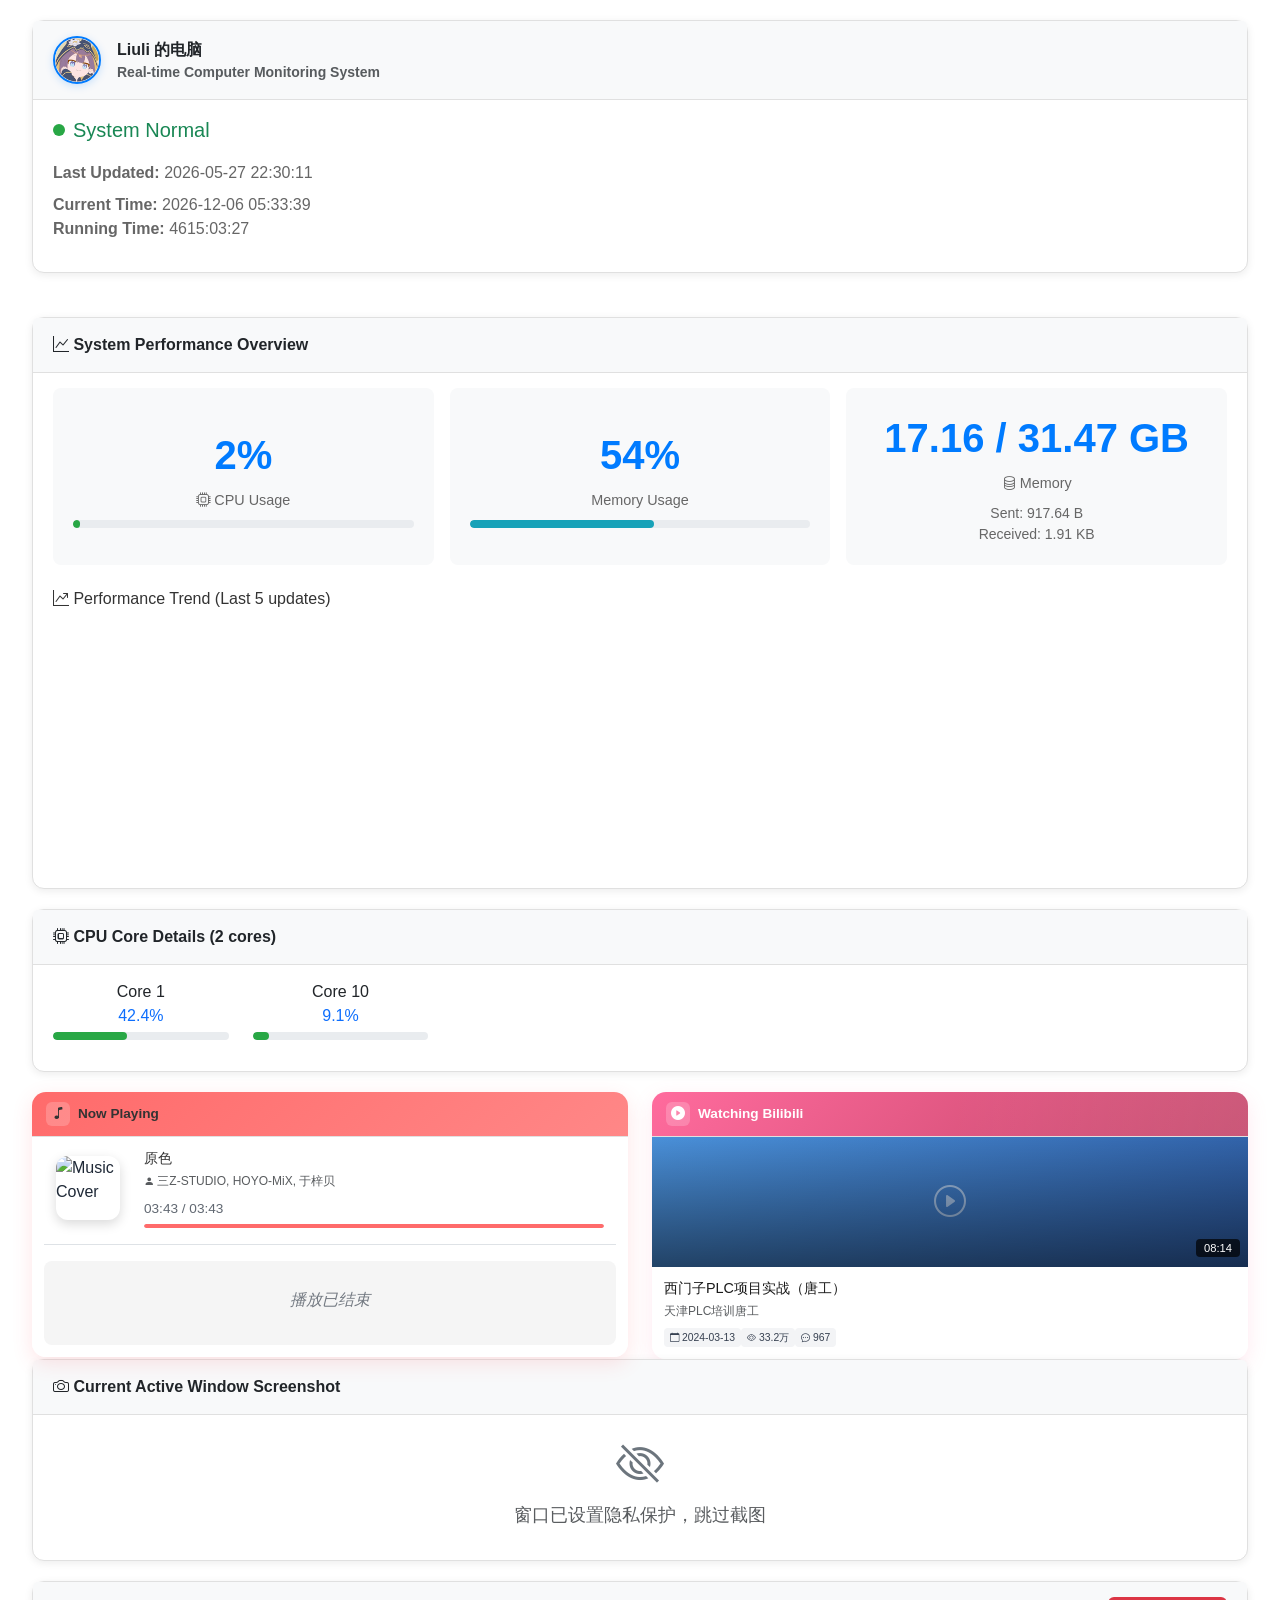
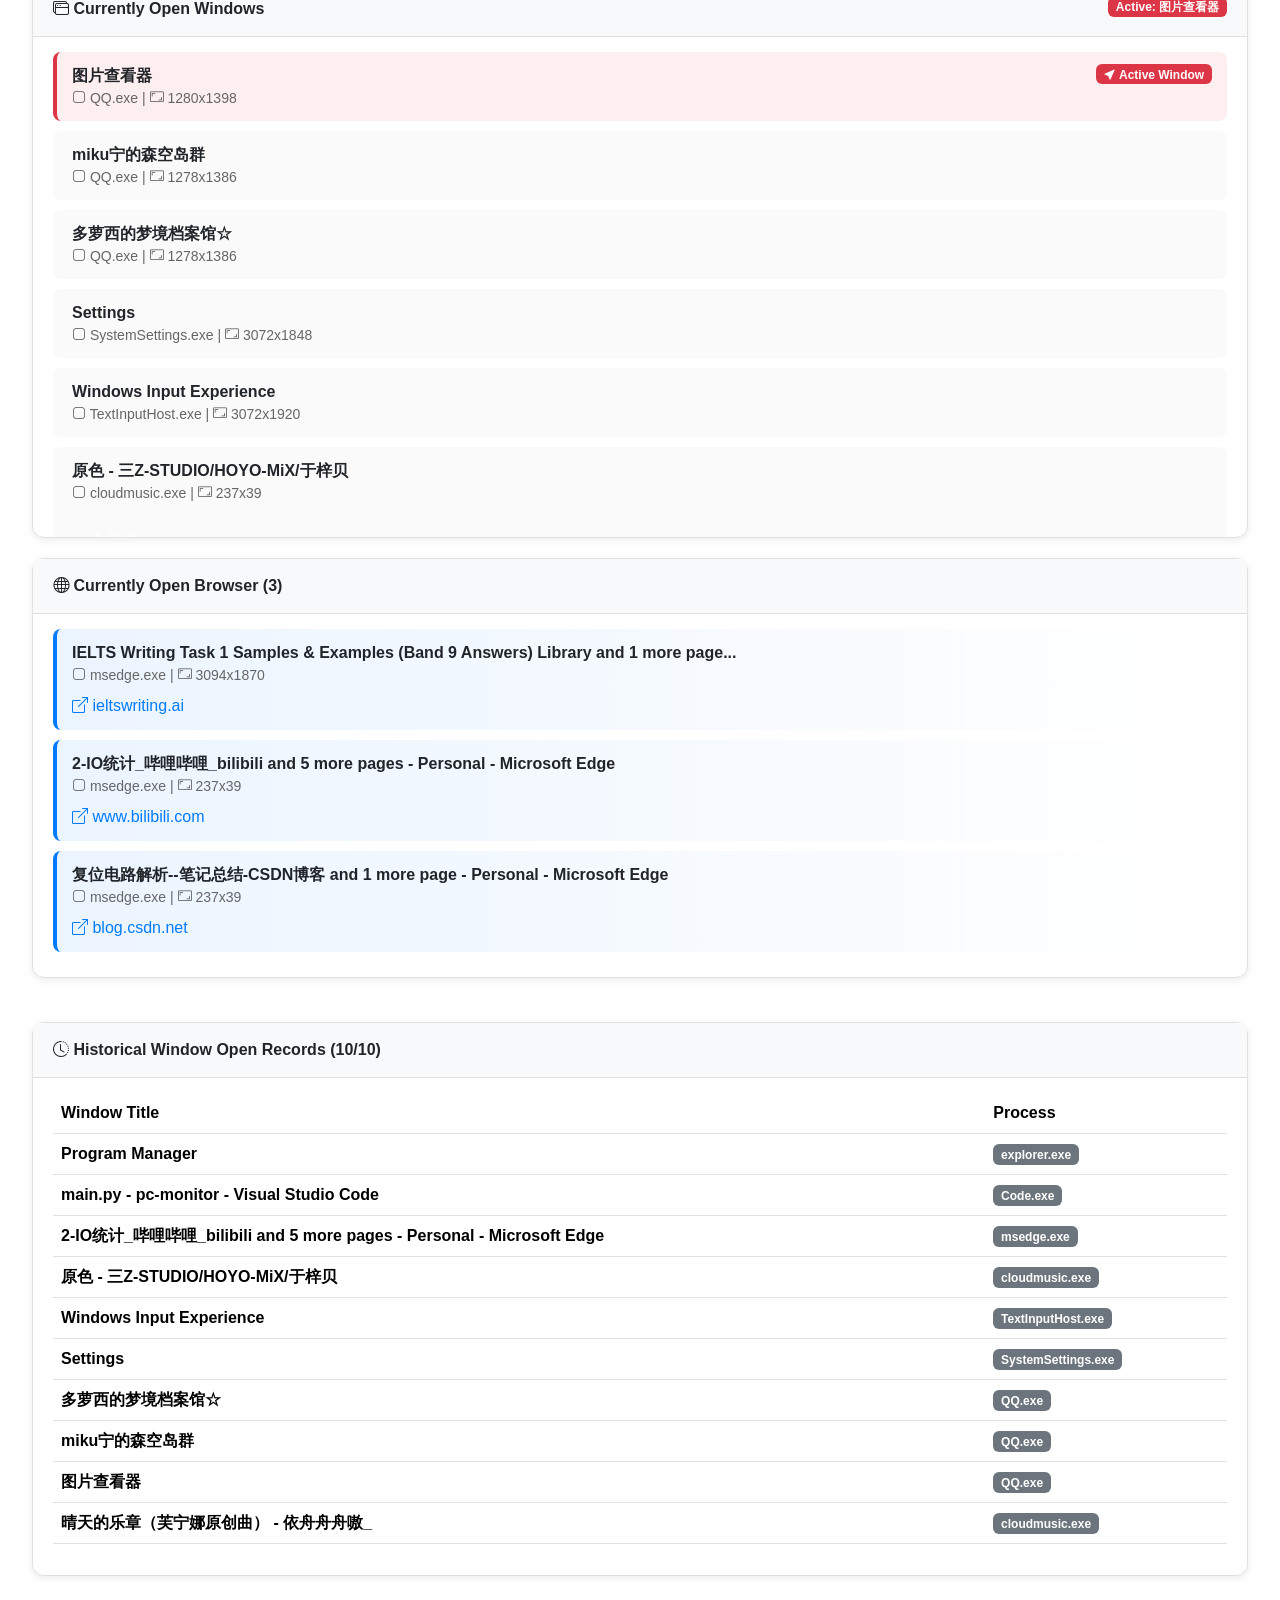
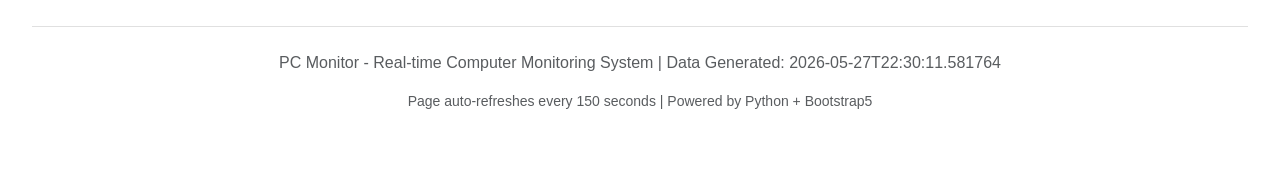
==== index.html @ a23fbefd "Auto update: 2026-05-27 22:30:22" ====
<!DOCTYPE html>
<html lang="zh-CN">
<head>
    <meta charset="UTF-8">
    <meta name="viewport" content="width=device-width, initial-scale=1.0">
    <title>视奸 Liuli 的电脑</title>
    <link href="https://cdn.jsdelivr.net/npm/bootstrap@5.3.0/dist/css/bootstrap.min.css" rel="stylesheet">
    <link href="https://cdn.jsdelivr.net/npm/bootstrap-icons@1.10.0/font/bootstrap-icons.css" rel="stylesheet">
    <style>
        body {
            background-color: #FFFFFF;
            color: #333333;
            font-family: 'Segoe UI', Tahoma, Geneva, Verdana, sans-serif;
            min-height: 100vh;
            padding: 20px;
        }
        .card {
            background-color: #FFFFFF;
            border: 1px solid #e0e0e0;
            border-radius: 12px;
            box-shadow: 0 2px 8px rgba(0,0,0,0.08);
            margin-bottom: 20px;
            transition: all 0.3s ease;
        }
        .card:hover {
            box-shadow: 0 4px 16px rgba(0,0,0,0.12);
        }
        .card-header {
            background-color: #f8f9fa;
            border-bottom: 1px solid #e0e0e0;
            font-weight: 600;
            padding: 15px 20px;
        }
        .user-avatar {
            width: 48px;
            height: 48px;
            border-radius: 50%;
            object-fit: cover;
            border: 2px solid #007bff;
            box-shadow: 0 2px 8px rgba(0, 123, 255, 0.2);
        }
        .user-avatar-placeholder {
            width: 48px;
            height: 48px;
            border-radius: 50%;
            background: linear-gradient(135deg, #007bff, #6610f2);
            display: flex;
            align-items: center;
            justify-content: center;
            color: white;
            font-size: 20px;
        }
        .card-body {
            padding: 15px 20px;
        }
        .status-indicator {
            width: 12px;
            height: 12px;
            border-radius: 50%;
            display: inline-block;
            margin-right: 8px;
        }
        .status-normal { background-color: #28a745; }
        .status-warning { background-color: #ffc107; animation: blink 1s infinite; }
        .status-danger { background-color: #dc3545; animation: blink 0.5s infinite; }
        @keyframes blink {
            0%, 100% { opacity: 1; }
            50% { opacity: 0.3; }
        }
        .window-active {
            background-color: rgba(220, 53, 69, 0.08);
            border-left: 4px solid #dc3545;
        }
        .window-normal {
            background-color: #fafafa;
            border-left: 4px solid transparent;
        }
        .bilibili-card {
            transition: all 0.3s cubic-bezier(0.4, 0, 0.2, 1);
        }
        .bilibili-card:hover {
            transform: translateY(-4px);
            box-shadow: 0 12px 32px rgba(255, 107, 157, 0.25);
        }
        .bilibili-card .card-header {
            position: relative;
            overflow: hidden;
        }
        .bilibili-card .card-header::before {
            content: '';
            position: absolute;
            top: 0;
            right: -50%;
            width: 100%;
            height: 100%;
            background: linear-gradient(90deg, transparent, rgba(255,255,255,0.1), transparent);
            animation: shimmer 3s infinite;
        }
        @keyframes shimmer {
            0% { transform: translateX(-200%); }
            100% { transform: translateX(200%); }
        }
        .browser-card {
            border-left: 4px solid #007bff;
            background: linear-gradient(90deg, rgba(0, 123, 255, 0.08), transparent);
        }
        .window-item {
            padding: 12px 15px;
            margin-bottom: 10px;
            border-radius: 8px;
            transition: all 0.2s;
        }
        .window-item:hover {
            transform: translateX(4px);
        }
        .website-link {
            display: inline-flex;
            align-items: center;
            gap: 5px;
            background: rgba(0, 123, 255, 0.1);
            padding: 6px 12px;
            border-radius: 20px;
            color: #007bff;
            text-decoration: none;
            font-size: 0.85rem;
            transition: all 0.2s;
        }
        .website-link:hover {
            background: rgba(0, 123, 255, 0.2);
            color: #0056b3;
            text-decoration: none;
        }
        .window-title-link {
            color: #007bff;
            text-decoration: underline;
            word-break: break-all;
            transition: all 0.2s;
        }
        .window-title-link:hover {
            color: #0056b3;
            text-decoration: underline;
        }
        .btn-bilibili {
            background: linear-gradient(135deg, #ff6b9d, #c44569);
            border: none;
            color: white;
            padding: 8px 16px;
            border-radius: 20px;
            text-decoration: none;
            display: inline-block;
            transition: all 0.3s;
        }
        .btn-bilibili:hover {
            transform: translateY(-2px);
            box-shadow: 0 4px 15px rgba(240, 101, 149, 0.4);
            color: white;
        }
        .stats-card {
            text-align: center;
            padding: 20px;
            background-color: #f8f9fa;
            border-radius: 8px;
            height: 100%;
            display: flex;
            flex-direction: column;
            justify-content: center;
        }
        .stats-number {
            font-size: 2.5rem;
            font-weight: 700;
            color: #007bff;
        }
        .stats-label {
            color: #666666;
            font-size: 0.9rem;
            margin-top: 5px;
        }
        .progress-bar-custom {
            height: 8px;
            border-radius: 4px;
            background-color: #e9ecef;
            overflow: hidden;
        }
        .progress-fill {
            height: 100%;
            border-radius: 4px;
            transition: width 0.3s ease;
        }
        .progress-cpu { background-color: #28a745; }
        .progress-memory { background-color: #17a2b8; }
        .progress-disk { background-color: #ffc107; }
        .screenshot-container {
            max-width: 100%;
            overflow: hidden;
            border-radius: 8px;
            box-shadow: 0 4px 12px rgba(0,0,0,0.1);
        }
        .screenshot-container img {
            width: 100%;
            height: auto;
        }
        .alert-danger-custom {
            background-color: rgba(220, 53, 69, 0.1);
            border: 1px solid #dc3545;
            color: #dc3545;
            padding: 15px;
            border-radius: 8px;
        }
        .alert-warning-custom {
            background-color: rgba(255, 193, 7, 0.1);
            border: 1px solid #ffc107;
            color: #856404;
            padding: 15px;
            border-radius: 8px;
        }
        .scroll-container {
            max-height: none;
            overflow-y: visible;
        }
        h1, h2, h3, h4, h5, h6 {
            color: #333333;
        }
        .text-muted-custom {
            color: #666666;
        }
        .timestamp {
            color: #888888;
            font-size: 0.85rem;
        }
        footer {
            border-top: 1px solid #e0e0e0;
            padding-top: 20px;
            margin-top: 30px;
        }
        .h-100 {
            height: 100% !important;
        }
        .row-eq-height {
            display: flex;
            flex-wrap: wrap;
        }
        .row-eq-height > [class*="col-"] {
            display: flex;
            flex-direction: column;
        }
        @keyframes spin {
            from { transform: rotate(0deg); }
            to { transform: rotate(360deg); }
        }
        @keyframes float {
            0%, 100% { transform: translateY(0); }
            50% { transform: translateY(-10px); }
        }
        .hover-float {
            transition: transform 0.3s ease-in-out;
        }
        .hover-float:hover {
            animation: float 2s ease-in-out infinite;
        }
        @keyframes pulse {
            0%, 100% { transform: scale(1); box-shadow: 0 8px 32px rgba(0,0,0,0.3); }
            50% { transform: scale(1.05); box-shadow: 0 12px 40px rgba(0,0,0,0.4); }
        }
        .lyrics-box::-webkit-scrollbar {
            width: 8px;
        }
        .lyrics-box::-webkit-scrollbar-track {
            background: rgba(0,0,0,0.2);
            border-radius: 4px;
        }
        .lyrics-box::-webkit-scrollbar-thumb {
            background: #ff4757;
            border-radius: 4px;
        }
        .shutdown-overlay {
            position: fixed;
            top: 0;
            left: 0;
            width: 100%;
            height: 100%;
            background: linear-gradient(135deg, #1a1a2e 0%, #16213e 100%);
            z-index: 9999;
            display: none;
            align-items: center;
            justify-content: center;
            flex-direction: column;
            color: white;
        }
        .shutdown-overlay.show {
            display: flex;
        }
        .shutdown-icon {
            font-size: 120px;
            margin-bottom: 20px;
            animation: pulse 2s infinite;
        }
        @keyframes pulse {
            0%, 100% { opacity: 1; }
            50% { opacity: 0.5; }
        }
        .shutdown-title {
            font-size: 36px;
            font-weight: bold;
            margin-bottom: 10px;
        }
        .shutdown-subtitle {
            font-size: 18px;
            color: #aaaaaa;
            margin-bottom: 30px;
        }
        .shutdown-time {
            font-size: 16px;
            color: #888888;
        }
        .music-cover {
            width: 140px;
            height: 140px;
            border-radius: 50%;
            overflow: hidden;
            margin: 0 auto;
            box-shadow: 0 8px 32px rgba(0,0,0,0.3);
        }
        .music-cover img {
            width: 100%;
            height: 100%;
            object-fit: cover;
        }
        .lyrics-display {
            font-style: italic;
            min-height: 60px;
            display: flex;
            align-items: center;
            justify-content: center;
        }
        .bg-gradient-music {
            background: linear-gradient(135deg, #667eea 0%, #764ba2 100%);
        }
        /* 状态卡片层级优先，避免被覆盖 */
        .status-card-root {
            position: relative;
            z-index: 10;
        }
        /* 音乐卡片隔离，增加间距 */
        .music-card {
            position: relative;
            z-index: 5;
        }
        /* 音乐旋转动画隔离，不影响其他元素 */
        .music-spin {
            animation: spin 8s linear infinite !important;
        }
        /* 音乐进度条样式隔离 */
        .music-playback-time-container .progress-bar-custom {
            margin-top: 4px !important;
            height: 4px !important;
        }
        /* 修复滚动容器，避免溢出覆盖 */
        .scroll-container {
            max-height: 500px !important;
            overflow-y: auto !important;
        }
        .music-card-header {
    background: linear-gradient(135deg, #ff6b6b 0%, #ff8787 100%);
    color: white;
    padding: 10px 14px;
    margin: 0;
}
        /* 超时遮罩层按钮样式 */
        .shutdown-overlay .btn {
            min-width: 150px;
            padding: 15px 30px;
            font-size: 18px;
            border: none;
            border-radius: 10px;
            transition: all 0.3s ease;
        }
        .shutdown-overlay .btn:hover {
            transform: scale(1.05);
            box-shadow: 0 4px 15px rgba(0,0,0,0.3);
        }
        .shutdown-overlay .btn-danger {
            background: linear-gradient(135deg, #dc3545 0%, #c82333 100%);
        }
        .shutdown-overlay .btn-warning {
            background: linear-gradient(135deg, #ffc107 0%, #e0a800 100%);
            color: #333;
        }
        .shutdown-overlay .btn-success {
            background: linear-gradient(135deg, #28a745 0%, #218838 100%);
        }
    </style>
</head>
<body>
    <div class="shutdown-overlay" id="shutdownOverlay">
        <div class="shutdown-icon">
            <i class="bi bi-power"></i>
        </div>
        <div class="shutdown-title">Liuli 的电脑 已关机</div>
        <div class="shutdown-subtitle">PC Monitor 已停止更新</div>
        <div class="shutdown-time" id="shutdownTime"></div>
    </div>
    <!-- Running Time 超时遮罩 -->
    <div class="shutdown-overlay" id="timeoutOverlay">
        <div class="shutdown-icon">
            <i class="bi bi-clock-history"></i>
        </div>
        <div class="shutdown-title">运行时间已超时</div>
        <div class="shutdown-subtitle">已运行 <span id="timeoutRunningTime">00:00</span>（超过10分钟）</div>
        <div class="shutdown-time" id="shutdownCountdown">将在 <span id="countdownSeconds">30</span> 秒后自动关机...</div>
    </div>
    <div class="container-fluid">
        <div class="row">
            <div class="col-12">
                <div class="card status-card-root" id="statusCard">
                    <div class="card-header d-flex align-items-center gap-3">
                        
                        <img src="screenshots/user_avatar.png" alt="User Avatar" class="user-avatar">
                        
                        <div>
                            <strong>Liuli 的电脑</strong>
                            <small class="text-muted d-block">Real-time Computer Monitoring System</small>
                        </div>
                    </div>
                    <div class="card-body status-card-body">
                        <div class="d-flex align-items-center mb-3">
                            <span class="status-indicator status-light" id="statusLight"></span>
                            <span id="statusText" class="fs-5 status-text"></span>
                        </div>
                        <div class="text-muted-custom mb-2">
                            <strong>Last Updated:</strong> <span id="lastUpdatedDisplay" class="last-updated-display">2026-05-27 22:30:11</span>
                        </div>
                        <div class="text-muted-custom">
                            <strong>Current Time:</strong> <span id="currentTimeDisplay" class="current-time-display"></span>
                        </div>
                        <div class="text-muted-custom">
                            <strong>Running Time:</strong> <span id="elapsedTimeDisplay" class="elapsed-time-display"></span>
                        </div>
                        <div id="alertContainer" class="mt-3 alert-container"></div>
                    </div>
                </div>
            </div>
        </div>

        <div class="row mt-4">
            <div class="col-12">
                <div class="card">
                    <div class="card-header">
                        <i class="bi bi-graph-up"></i> System Performance Overview
                    </div>
                    <div class="card-body">
                        <div class="row g-3">
                            <div class="col">
                                <div class="stats-card h-100">
                                    <div class="stats-number">2%</div>
                                    <div class="stats-label"><i class="bi bi-cpu"></i> CPU Usage</div>
                                    <div class="progress-bar-custom mt-2">
                                        <div class="progress-fill progress-cpu" data-width="2%"></div>
                                    </div>
                                </div>
                            </div>
                            <div class="col">
                                <div class="stats-card h-100">
                                    <div class="stats-number">54%</div>
                                    <div class="stats-label"><i class="bi bi-memory-stick"></i> Memory Usage</div>
                                    <div class="progress-bar-custom mt-2">
                                        <div class="progress-fill progress-memory" data-width="54%"></div>
                                    </div>
                                </div>
                            </div>
                            <div class="col">
                                <div class="stats-card h-100">
                                    <div class="stats-number">17.16 / 31.47 GB</div>
                                    <div class="stats-label"><i class="bi bi-database"></i> Memory</div>
                                    <div class="text-muted-custom small mt-2">
                                        Sent: 917.64 B<br>
                                        Received: 1.91 KB
                                    </div>
                                </div>
                            </div>
                        </div>

                        
                        <div class="row mt-4">
                            <div class="col-12">
                                <h6><i class="bi bi-graph-up-arrow"></i> Performance Trend (Last 5 updates)</h6>
                                <div class="chart-container" style="max-height: 500px; overflow: visible;">
                                <canvas id="metricsChart" height="250"></canvas>
                            </div>
                            </div>
                        </div>
                        
                    </div>
                </div>
            </div>
        </div>

        <div class="row">
            <div class="col-12">
                <div class="card">
                    <div class="card-header">
                        <i class="bi bi-cpu"></i> CPU Core Details (2 cores)
                    </div>
                    <div class="card-body">
                        <div class="row">
                            
                            <div class="col-md-2 col-sm-3 mb-3">
                                <div class="text-center">
                                    <div class="font-weight-bold">Core 1</div>
                                    <div class="text-primary font-size-lg">42.4%</div>
                                    <div class="progress-bar-custom mt-1">
                                        <div class="progress-fill progress-cpu" data-width="42.4%"></div>
                                    </div>
                                </div>
                            </div>
                            
                            <div class="col-md-2 col-sm-3 mb-3">
                                <div class="text-center">
                                    <div class="font-weight-bold">Core 10</div>
                                    <div class="text-primary font-size-lg">9.1%</div>
                                    <div class="progress-bar-custom mt-1">
                                        <div class="progress-fill progress-cpu" data-width="9.1%"></div>
                                    </div>
                                </div>
                            </div>
                            
                        </div>
                    </div>
                </div>
            </div>
        </div>

        
        
        
        
        
        
        <div class="row mb-6" style="margin: 0; padding: 0;">
            <div class="d-flex gap-4 align-items-start justify-content-start" style="width: 100%; margin: 0; padding: 0;">
                
                <div style="flex: 1; min-width: 300px; margin: 0; padding: 0;">
                    <a href="https://music.163.com/#/song?id=2666660479" target="_blank" rel="noopener noreferrer" style="text-decoration: none;">
                        <div class="card music-card" style="cursor: pointer; border-radius: 14px; overflow: hidden; border: none; box-shadow: 0 6px 20px rgba(255, 71, 87, 0.15); transition: transform 0.3s ease, box-shadow 0.3s ease; margin: 0;" onmouseover="this.style.transform='translateY(-4px)'; this.style.boxShadow='0 10px 30px rgba(255, 71, 87, 0.25)';" onmouseout="this.style.transform='translateY(0)'; this.style.boxShadow='0 6px 20px rgba(255, 71, 87, 0.15)';">
                            <!-- 头部 -->
                            <div class="card-header music-card-header" data-bg-color="#ffffff" style="margin: 0;">
                                <div class="d-flex align-items-center justify-between">
                                    <div class="d-flex align-items-center gap-2">
                                        <div style="width: 24px; height: 24px; background: rgba(255,255,255,0.2); border-radius: 6px; display: flex; align-items: center; justify-content: center;">
                                            <i class="bi bi-music-note" style="font-size: 14px;"></i>
                                        </div>
                                        <span style="font-weight: 600; font-size: 0.85rem;">Now Playing</span>
                                    </div>
                                    
                                </div>
                            </div>
                            <!-- 主体 -->
                            <div class="card-body" style="background: #ffffff; color: #1f2937; margin: 0; padding: 12px;">
                                <div class="row align-items-center" style="margin: 0;">
                                    <!-- 封面 -->
                                    <div class="col-auto" style="padding: 10;">
                                        
                                        <div id="music-cover-1" class="music-cover music-spin" style="width: 64px; height: 64px; border-radius: 12px; overflow: hidden; box-shadow: 0 4px 12px rgba(0,0,0,0.15);">
                                            <img src="https://p2.music.126.net/5cqBvZaAFyb7lLWbicmyWA==/109951170383379551.jpg" alt="Music Cover" class="w-100 h-100" style="object-fit: cover;">
                                        </div>
                                        
                                    </div>
                                    <!-- 信息 -->
                                    <div class="col" style="padding-left: 12px;">
                                        <h5 class="font-weight-bold mb-1" style="line-height: 1.3; font-size: 0.9rem; margin: 0;">
                                            原色
                                        </h5>
                                        <p class="text-muted mb-0" style="font-size: 0.75rem; margin: 0;">
                                            <i class="bi bi-person-fill" style="font-size: 10px;"></i> 三Z-STUDIO, HOYO-MiX, 于梓贝
                                        </p>
                                        
                                        <div id="music-playback-time-container-1" class="music-playback-time-container" style="margin-top: 6px;">
                                            <span id="music-playback-time-1" class="music-playback-time" style="font-size: 0.85rem; opacity: 0.7;">
                                                00:00 / 03:43
                                            </span>
                                            <!-- 新增进度条（数学计算进度） -->
                                            <div class="progress-bar-custom mt-1" style="height: 4px;">
                                                <div id="music-progress-bar-1" class="progress-fill"
                                                     data-width="0%"
                                                     data-color="#ff6b6b">
                                                </div>
                                            </div>
                                        </div>
                                        
                                    </div>
                                </div>
                                <!-- 歌词显示 -->
                                <div class="mt-3 pt-3 border-top" style="border-color: rgba(0,0,0,0.1); margin: 0;">
                                    <div id="lyrics-container" style="background: #f5f5f5; border-radius: 8px; padding: 12px;">
                                        <div id="lyrics-display" class="lyrics-display" orientation="vertical">
                                            <p id="current-lyric-line" style="font-size: 1rem; text-align: center; font-weight: 500; opacity: 0.9; margin-bottom: 6px;">
                                                <i class="bi bi-music"></i> <span>加载歌词中...</span>
                                            </p>
                                            <p id="current-lyric-translation" style="font-size: 0.8rem; text-align: center; opacity: 0.6; margin: 0; display: none;"></p>
                                        </div>
                                    </div>
                                </div>
                            </div>
                        </div>
                    </a>
                </div>
                
                
                
                
                <div style="flex: 1; min-width: 300px; margin: 0; padding: 0;">
                    <a href="https://www.bilibili.com/video/BV1Tj421f7ng/" target="_blank" rel="noopener noreferrer" style="text-decoration: none;">
                        <div class="card bilibili-card" style="cursor: pointer; border-radius: 14px; overflow: hidden; border: none; box-shadow: 0 6px 20px rgba(255, 107, 157, 0.15); transition: transform 0.3s ease, box-shadow 0.3s ease; margin: 0;" onmouseover="this.style.transform='translateY(-4px)'; this.style.boxShadow='0 10px 30px rgba(255, 107, 157, 0.25)';" onmouseout="this.style.transform='translateY(0)'; this.style.boxShadow='0 6px 20px rgba(255, 107, 157, 0.15)';">
                            <!-- 头部 -->
                            <div class="card-header" style="background: linear-gradient(135deg, #ff6b9d 0%, #c44569 100%); color: white; padding: 10px 14px; margin: 0;">
                                <div class="d-flex align-items-center gap-2">
                                    <div style="width: 24px; height: 24px; background: rgba(255,255,255,0.2); border-radius: 6px; display: flex; align-items: center; justify-content: center;">
                                        <i class="bi bi-play-circle-fill" style="font-size: 14px;"></i>
                                    </div>
                                    <span style="font-weight: 600; font-size: 0.85rem;">Watching Bilibili</span>
                                </div>
                            </div>
                            <!-- 主体 -->
                            <div class="card-body" style="padding: 0 !important; margin: 0;">
                                <div style="height: 130px; position: relative;">
                                    
                                    <div class="bilibili-cover-placeholder" style="width: 100%; height: 100%; background: linear-gradient(135deg, #4a90d9 0%, #2d5aa0 100%); display: flex; align-items: center; justify-content: center;">
                                        <i class="bi bi-play-circle text-white opacity-50" style="font-size: 32px;"></i>
                                    </div>
                                    <img src="" alt="Video Cover" class="w-100 h-100 bilibili-cover-image" style="object-fit: cover; position: absolute; top: 0; left: 0; display: none;" data-bvid="BV1Tj421f7ng">
                                    <div style="position: absolute; inset: 0; background: linear-gradient(to top, rgba(0,0,0,0.5), transparent);"></div>
                                    <!-- 播放按钮 -->
                                    <div style="position: absolute; inset: 0; display: flex; align-items: center; justify-content: center; opacity: 0; transition: opacity 0.3s ease;" onmouseover="this.style.opacity='1';" onmouseout="this.style.opacity='0';">
                                        <div style="width: 48px; height: 48px; background: rgba(255,255,255,0.95); border-radius: 50%; display: flex; align-items: center; justify-content: center; box-shadow: 0 4px 16px rgba(0,0,0,0.3);">
                                            <i class="bi bi-play-fill text-dark" style="font-size: 20px; margin-left: 3px;"></i>
                                        </div>
                                    </div>
                                    <!-- 时长 -->
                                    
                                    <div style="position: absolute; bottom: 8px; right: 8px;">
                                        <span style="background: rgba(0,0,0,0.7); color: white; padding: 3px 8px; border-radius: 4px; font-size: 0.7rem;">08:14</span>
                                    </div>
                                    
                                    
                                </div>
                                <!-- 信息区域 -->
                                <div style="padding: 12px; background: white;">
                                    <h5 class="font-weight-bold mb-1" style="color: #1a1a1a; line-height: 1.3; font-size: 0.9rem; display: -webkit-box; -webkit-line-clamp: 1; -webkit-box-orient: vertical; overflow: hidden; margin: 0;">
                                        西门子PLC项目实战（唐工）
                                    </h5>
                                    
                                    <p class="text-muted mb-2" style="font-size: 0.75rem; margin: 0;">
                                        <i class="bi bi-user-fill" style="font-size: 10px;"></i> 天津PLC培训唐工
                                    </p>
                                    
                                    <div class="d-flex flex-wrap gap-1.5" style="font-size: 0.65rem;">
                                        
                                        <span style="background: #f3f4f6; color: #374151; padding: 2px 6px; border-radius: 4px;">
                                            <i class="bi bi-calendar" style="font-size: 9px;"></i> 2024-03-13
                                        </span>
                                        
                                        
                                        <span style="background: #f3f4f6; color: #374151; padding: 2px 6px; border-radius: 4px;">
                                            <i class="bi bi-eye" style="font-size: 9px;"></i> 33.2万
                                        </span>
                                        
                                        
                                        <span style="background: #f3f4f6; color: #374151; padding: 2px 6px; border-radius: 4px;">
                                            <i class="bi bi-chat-dots" style="font-size: 9px;"></i> 967
                                        </span>
                                        
                                    </div>
                                </div>
                            </div>
                        </div>
                    </a>
                </div>
                
                
            </div>
        </div>
        

        
        <div class="row">
            <div class="col-12">
                <div class="card">
                    <div class="card-header">
                        <i class="bi bi-camera"></i> Current Active Window Screenshot
                    </div>
                    <div class="card-body">
                        <div class="text-center py-8">
                            <i class="bi bi-eye-slash" style="font-size: 48px; color: #6c757d; margin-bottom: 16px;"></i>
                            <p class="text-muted" style="font-size: 1.1em;">
                                窗口已设置隐私保护，跳过截图
                            </p>
                        </div>
                    </div>
                </div>
            </div>
        </div>
        

        
        <div class="row">
            <div class="col-12">
                <div class="card">
                    <div class="card-header">
                        <i class="bi bi-window-stack"></i> Currently Open Windows
                        
                        <span class="badge bg-danger float-end">Active: 图片查看器</span>
                        
                    </div>
                    <div class="card-body scroll-container">
                        
                        <div class="window-item window-active">
                            <div class="d-flex justify-content-between align-items-start">
                                <div class="flex-grow-1">
                                    <strong>图片查看器</strong>
                                    <div class="text-muted-custom small">
                                        <i class="bi bi-app"></i> QQ.exe |
                                        <i class="bi bi-aspect-ratio"></i> 1280x1398
                                    </div>
                                    
                                </div>
                                
                                <span class="badge bg-danger ms-2"><i class="bi bi-cursor-fill"></i> Active Window</span>
                                
                            </div>
                        </div>
                        
                        <div class="window-item window-normal">
                            <div class="d-flex justify-content-between align-items-start">
                                <div class="flex-grow-1">
                                    <strong>miku宁的森空岛群</strong>
                                    <div class="text-muted-custom small">
                                        <i class="bi bi-app"></i> QQ.exe |
                                        <i class="bi bi-aspect-ratio"></i> 1278x1386
                                    </div>
                                    
                                </div>
                                
                            </div>
                        </div>
                        
                        <div class="window-item window-normal">
                            <div class="d-flex justify-content-between align-items-start">
                                <div class="flex-grow-1">
                                    <strong>多萝西的梦境档案馆☆</strong>
                                    <div class="text-muted-custom small">
                                        <i class="bi bi-app"></i> QQ.exe |
                                        <i class="bi bi-aspect-ratio"></i> 1278x1386
                                    </div>
                                    
                                </div>
                                
                            </div>
                        </div>
                        
                        <div class="window-item window-normal">
                            <div class="d-flex justify-content-between align-items-start">
                                <div class="flex-grow-1">
                                    <strong>Settings</strong>
                                    <div class="text-muted-custom small">
                                        <i class="bi bi-app"></i> SystemSettings.exe |
                                        <i class="bi bi-aspect-ratio"></i> 3072x1848
                                    </div>
                                    
                                </div>
                                
                            </div>
                        </div>
                        
                        <div class="window-item window-normal">
                            <div class="d-flex justify-content-between align-items-start">
                                <div class="flex-grow-1">
                                    <strong>Windows Input Experience</strong>
                                    <div class="text-muted-custom small">
                                        <i class="bi bi-app"></i> TextInputHost.exe |
                                        <i class="bi bi-aspect-ratio"></i> 3072x1920
                                    </div>
                                    
                                </div>
                                
                            </div>
                        </div>
                        
                        <div class="window-item window-normal">
                            <div class="d-flex justify-content-between align-items-start">
                                <div class="flex-grow-1">
                                    <strong>原色 - 三Z-STUDIO/HOYO-MiX/于梓贝</strong>
                                    <div class="text-muted-custom small">
                                        <i class="bi bi-app"></i> cloudmusic.exe |
                                        <i class="bi bi-aspect-ratio"></i> 237x39
                                    </div>
                                    
                                    <div class="mt-2 bg-gradient-to-r from-red-500 to-purple-500 p-3 rounded-lg">
                                        <div class="text-white font-bold">
                                            <i class="bi bi-music-note"></i> 原色
                                        </div>
                                        <div class="text-white-80 text-sm">三Z-STUDIO, HOYO-MiX, 于梓贝</div>
                                    </div>
                                    
                                </div>
                                
                            </div>
                        </div>
                        
                        <div class="window-item window-normal">
                            <div class="d-flex justify-content-between align-items-start">
                                <div class="flex-grow-1">
                                    <strong>main.py - pc-monitor - Visual Studio Code</strong>
                                    <div class="text-muted-custom small">
                                        <i class="bi bi-app"></i> Code.exe |
                                        <i class="bi bi-aspect-ratio"></i> 237x39
                                    </div>
                                    
                                </div>
                                
                            </div>
                        </div>
                        
                        <div class="window-item window-normal">
                            <div class="d-flex justify-content-between align-items-start">
                                <div class="flex-grow-1">
                                    <strong>Program Manager</strong>
                                    <div class="text-muted-custom small">
                                        <i class="bi bi-app"></i> explorer.exe |
                                        <i class="bi bi-aspect-ratio"></i> 3072x1920
                                    </div>
                                    
                                </div>
                                
                            </div>
                        </div>
                        
                    </div>
                </div>
            </div>
        </div>
        

        
        <div class="row">
            <div class="col-12">
                <div class="card">
                    <div class="card-header">
                        <i class="bi bi-globe"></i> Currently Open Browser (3)
                        
                    </div>
                    <div class="card-body scroll-container">
                        
                        <div class="window-item window-normal browser-card">
                            <div class="d-flex justify-content-between align-items-start">
                                <div class="flex-grow-1">
                                    <strong>IELTS Writing Task 1 Samples & Examples (Band 9 Answers) Library and 1 more page...</strong>
                                    <div class="text-muted-custom small">
                                        <i class="bi bi-app"></i> msedge.exe |
                                        <i class="bi bi-aspect-ratio"></i> 3094x1870
                                    </div>
                                    
                                    <div class="mt-2">
                                        <img src="https://ieltswriting.ai/favicon.ico" alt="favicon" style="width: 16px; height: 16px; margin-right: 4px; vertical-align: middle;" onerror="this.style.display='none'">
                                        <a href="https://ieltswriting.ai/blog/ielts-writing-task-1-samples-and-examples" target="_blank" rel="noopener noreferrer"
                                           style="color: var(--primary-color, #007bff); text-decoration: none; word-break: break-all;">
                                            <i class="bi bi-box-arrow-up-right"></i> ieltswriting.ai
                                        </a>
                                    </div>
                                    
                                </div>
                                
                            </div>
                        </div>
                        
                        <div class="window-item window-normal browser-card">
                            <div class="d-flex justify-content-between align-items-start">
                                <div class="flex-grow-1">
                                    <strong>2-IO统计_哔哩哔哩_bilibili and 5 more pages - Personal - Microsoft​ Edge</strong>
                                    <div class="text-muted-custom small">
                                        <i class="bi bi-app"></i> msedge.exe |
                                        <i class="bi bi-aspect-ratio"></i> 237x39
                                    </div>
                                    
                                    <div class="mt-2">
                                        <img src="https://www.bilibili.com/favicon.ico" alt="favicon" style="width: 16px; height: 16px; margin-right: 4px; vertical-align: middle;" onerror="this.style.display='none'">
                                        <a href="https://www.bilibili.com/video/BV1Tj421f7ng?spm_id_from=333.788.player.switch&vd_source=6198a7ee5cc7ff8d6da472a64f852034&p=2" target="_blank" rel="noopener noreferrer"
                                           style="color: var(--primary-color, #007bff); text-decoration: none; word-break: break-all;">
                                            <i class="bi bi-box-arrow-up-right"></i> www.bilibili.com
                                        </a>
                                    </div>
                                    
                                </div>
                                
                            </div>
                        </div>
                        
                        <div class="window-item window-normal browser-card">
                            <div class="d-flex justify-content-between align-items-start">
                                <div class="flex-grow-1">
                                    <strong>复位电路解析--笔记总结-CSDN博客 and 1 more page - Personal - Microsoft​ Edge</strong>
                                    <div class="text-muted-custom small">
                                        <i class="bi bi-app"></i> msedge.exe |
                                        <i class="bi bi-aspect-ratio"></i> 237x39
                                    </div>
                                    
                                    <div class="mt-2">
                                        <img src="https://blog.csdn.net/favicon.ico" alt="favicon" style="width: 16px; height: 16px; margin-right: 4px; vertical-align: middle;" onerror="this.style.display='none'">
                                        <a href="https://blog.csdn.net/2503_91800861/article/details/150869830" target="_blank" rel="noopener noreferrer"
                                           style="color: var(--primary-color, #007bff); text-decoration: none; word-break: break-all;">
                                            <i class="bi bi-box-arrow-up-right"></i> blog.csdn.net
                                        </a>
                                    </div>
                                    
                                </div>
                                
                            </div>
                        </div>
                        
                    </div>
                </div>
            </div>
        </div>
        

        <div class="row mt-4">
            <div class="col-12">
                <div class="card">
                    <div class="card-header">
                        <i class="bi bi-clock-history"></i> Historical Window Open Records (10/10)
                    </div>
                    <div class="card-body">
                        <div class="table-responsive">
                            <table class="table table-hover">
                                <thead>
                                    <tr>
                                        <th>Window Title</th>
                                        <th>Process</th>
                                    </tr>
                                </thead>
                                <tbody>
                                    
                                    <tr>
                                        <td>
                                            <strong>Program Manager</strong>
                                        </td>
                                        <td>
                                            <span class="badge bg-secondary">explorer.exe</span>
                                        </td>
                                    </tr>
                                    
                                    <tr>
                                        <td>
                                            <strong>main.py - pc-monitor - Visual Studio Code</strong>
                                        </td>
                                        <td>
                                            <span class="badge bg-secondary">Code.exe</span>
                                        </td>
                                    </tr>
                                    
                                    <tr>
                                        <td>
                                            <strong>2-IO统计_哔哩哔哩_bilibili and 5 more pages - Personal - Microsoft​ Edge</strong>
                                        </td>
                                        <td>
                                            <span class="badge bg-secondary">msedge.exe</span>
                                        </td>
                                    </tr>
                                    
                                    <tr>
                                        <td>
                                            <strong>原色 - 三Z-STUDIO/HOYO-MiX/于梓贝</strong>
                                        </td>
                                        <td>
                                            <span class="badge bg-secondary">cloudmusic.exe</span>
                                        </td>
                                    </tr>
                                    
                                    <tr>
                                        <td>
                                            <strong>Windows Input Experience</strong>
                                        </td>
                                        <td>
                                            <span class="badge bg-secondary">TextInputHost.exe</span>
                                        </td>
                                    </tr>
                                    
                                    <tr>
                                        <td>
                                            <strong>Settings</strong>
                                        </td>
                                        <td>
                                            <span class="badge bg-secondary">SystemSettings.exe</span>
                                        </td>
                                    </tr>
                                    
                                    <tr>
                                        <td>
                                            <strong>多萝西的梦境档案馆☆</strong>
                                        </td>
                                        <td>
                                            <span class="badge bg-secondary">QQ.exe</span>
                                        </td>
                                    </tr>
                                    
                                    <tr>
                                        <td>
                                            <strong>miku宁的森空岛群</strong>
                                        </td>
                                        <td>
                                            <span class="badge bg-secondary">QQ.exe</span>
                                        </td>
                                    </tr>
                                    
                                    <tr>
                                        <td>
                                            <strong>图片查看器</strong>
                                        </td>
                                        <td>
                                            <span class="badge bg-secondary">QQ.exe</span>
                                        </td>
                                    </tr>
                                    
                                    <tr>
                                        <td>
                                            <strong>晴天的乐章（芙宁娜原创曲） - 依舟舟舟嗷_</strong>
                                        </td>
                                        <td>
                                            <span class="badge bg-secondary">cloudmusic.exe</span>
                                        </td>
                                    </tr>
                                    
                                </tbody>
                            </table>
                        </div>
                    </div>
                </div>
            </div>
        </div>

        <footer class="text-center text-muted py-4">
            <p>PC Monitor - Real-time Computer Monitoring System | Data Generated: 2026-05-27T22:30:11.581764</p>
            <p class="small">Page auto-refreshes every 150 seconds | Powered by Python + Bootstrap5</p>
        </footer>
    </div>

    <script src="https://cdn.jsdelivr.net/npm/chart.js@4.4.0/dist/chart.umd.min.js"></script>
    <script src="https://cdn.jsdelivr.net/npm/bootstrap@5.3.0/dist/js/bootstrap.bundle.min.js"></script>
    <script>
        // 全局数据变量（由后端生成）
        window.PCMONITOR_DATA = {
            timestamp: '2026-05-27T22:30:11.581764',
            startTime: '2026-05-27T21:53:58.385910',
            bilibiliCoverCache: {"BV1Tj421f7ng": "screenshots\\BV1Tj421f7ng.jpg"},
            hasMusic: true,
            metricsHistory: [{"cpu": 10.044444444444444, "memory": 57.9}, {"cpu": 7.811111111111111, "memory": 57.9}, {"cpu": 7.811111111111111, "memory": 56.8}, {"cpu": 8.955555555555556, "memory": 54.0}, {"cpu": 2.861111111111111, "memory": 54.5}],
            cpuPercent: 2,
            memoryPercent: 54,
            musicData: {
                currentSeconds: 0,
                totalSeconds: 223.125,
                songEnded: false,
                parsedLyrics: [{"text": "\u5236\u4f5c\u4eba : \u6768\u6b66\u97ec", "time": 0.0, "translation": null}, {"text": "\u4f5c\u8bcd : \u96f7\u5341\u4e00", "time": 1.0, "translation": null}, {"text": "\u4f5c\u66f2 : \u4e8e\u6893\u8d1d/\u6768\u6b66\u97ec", "time": 2.0, "translation": null}, {"text": "\u7f16\u66f2 : \u5b8b\u57f9\u5f66", "time": 3.0, "translation": null}, {"text": "\u6df7\u97f3/\u6bcd\u5e26 : \u5218\u5dcd", "time": 4.0, "translation": null}, {"text": "\u5f55\u97f3\u5e08 : \u5434\u8eab\u5b9d@Soundhub Studios", "time": 5.0, "translation": null}, {"text": "\u5f55\u97f3\u68da : \u4e0a\u6d77\u5347\u8d6b\u5f55\u97f3\u68da", "time": 6.0, "translation": null}, {"text": "\u6f14\u5531 : \u4e8e\u6893\u8d1d", "time": 7.0, "translation": null}, {"text": "Stars", "time": 16.755, "translation": null}, {"text": "\u88ab\u6e6e\u706d\u5728\u9713\u8679\u7684\u591c", "time": 17.942, "translation": null}, {"text": "\u89c6\u7ebf\u6240\u53ca\u5982\u540c", "time": 20.149, "translation": null}, {"text": "\u8352\u8bde\u7684\u8c0e\u8a00", "time": 21.38, "translation": null}, {"text": "Artificial", "time": 23.204, "translation": null}, {"text": "Life", "time": 24.203, "translation": null}, {"text": "\u6444\u5165\u7b80\u5355 \u8f93\u51fa\u80a4\u6d45", "time": 25.451, "translation": null}, {"text": "\u601d\u8003\u9aa4\u51cf \u65f6\u95f4\u50cf\u788e\u7247\u822c\u5206\u88c2", "time": 27.34, "translation": null}, {"text": "\u60f3\u8981\u7684 \u4e00\u5207", "time": 31.705, "translation": null}, {"text": "\u89e6\u624b\u53ef\u53ca\u4e4b\u524d\u662f\u4e0d\u662f \u6700\u8ba9\u4eba \u7737\u604b", "time": 34.365, "translation": null}, {"text": "\u62e5\u6709 \u559c\u60a6 \u538c\u5026", "time": 39.805, "translation": null}, {"text": "\u518d\u88ab\u6b32\u671b\u652f\u914d \u65e0\u5c3d\u4e2d\u6ca6\u9677", "time": 42.722, "translation": null}, {"text": "\u518d\u4e0d\u4f1a\u8ba9 \u627f\u8bfa\u88ab\u6577\u884d", "time": 47.816, "translation": null}, {"text": "\u4e0d\u8ba9\u771f\u5fc3\u88ab\u66f2\u89e3", "time": 50.208, "translation": null}, {"text": "\u6ca1\u6709\u9884\u6f14\u7684\u4eba\u751f \u4f46", "time": 52.032, "translation": null}, {"text": "\u6bcf\u4e00\u6b65 \u6211\u6709\u51b3\u5b9a\u6743", "time": 54.249, "translation": null}, {"text": "\u8ba9\u7455\u75b5\u88ab\u53d1\u73b0", "time": 56.075, "translation": null}, {"text": "\u8ba9\u7f8e\u4e3d \u88ab\u771f\u5b9e\u590d\u539f", "time": 57.715, "translation": null}, {"text": "\u6211\u6240\u4e86\u89e3\u7684\u6211 \u8fd8\u6ca1\u88ab\u4e86\u89e3", "time": 59.764, "translation": null}, {"text": "\u522b\u518d\u8ba9 \u5584\u610f\u88ab\u62d6\u5ef6", "time": 63.483, "translation": null}, {"text": "\u4e0d\u542c\u6076\u8bed\u548c\u95f2\u8a00", "time": 65.243, "translation": null}, {"text": "\u6ca1\u6709\u9884\u6f14\u7684\u4eba\u751f \u4f46", "time": 67.346, "translation": null}, {"text": "\u6bcf\u4e00\u6b65 \u6211\u6709\u9009\u62e9\u6743", "time": 69.455, "translation": null}, {"text": "\u9519\u8bef\u4e0d\u88ab\u906e\u63a9", "time": 71.143, "translation": null}, {"text": "\u771f\u5b9e\u7684\u6211\u5728\u4f60\u773c\u524d", "time": 72.653, "translation": null}, {"text": "\u6211\u6240\u4e86\u89e3\u7684\u6211 \u7b49\u5f85\u88ab\u53d1\u73b0", "time": 74.901, "translation": null}, {"text": "\u8bcd\u4e0d\u8fbe\u610f", "time": 93.589, "translation": null}, {"text": "\u4e86\u65e0\u65b0\u610f", "time": 94.701, "translation": null}, {"text": "\u8a00\u8bed\u4e4b\u4e2d \u6709\u51e0\u4e2a\u5b57 \u7b97\u662f \u53d1\u81ea\u5185\u5fc3", "time": 95.581, "translation": null}, {"text": "My Muse", "time": 100.701, "translation": null}, {"text": "\u6697\u6d8c\u6323\u624e \u65e0\u5904\u5b89\u653e", "time": 102.277, "translation": null}, {"text": "\u75af\u766b\u6d6e\u5938 \u7075\u611f\u5df2\u6d88\u901d\u5728 \u540d\u5229\u573a", "time": 104.708, "translation": null}, {"text": "\u5931\u53bb\u7684 \u4e00\u5207", "time": 108.605, "translation": null}, {"text": "\u63aa\u624b\u4e0d\u53ca\u4e4b\u524d\u662f\u4e0d\u662f \u4ece\u672a\u88ab \u5bdf\u89c9", "time": 111.238, "translation": null}, {"text": "\u6d88\u5931 \u7a7a\u767d \u6b8b\u7f3a", "time": 116.727, "translation": null}, {"text": "\u6216\u8bb8\u603b\u5b66\u4e0d\u4f1a \u73cd\u60dc\u548c\u611f\u8c22", "time": 119.665, "translation": null}, {"text": "\u518d\u4e0d\u4f1a\u8ba9 \u627f\u8bfa\u88ab\u6577\u884d", "time": 124.913, "translation": null}, {"text": "\u4e0d\u8ba9\u771f\u5fc3\u88ab\u66f2\u89e3", "time": 127.103, "translation": null}, {"text": "\u6ca1\u6709\u9884\u6f14\u7684\u4eba\u751f \u4f46", "time": 129.337, "translation": null}, {"text": "\u6bcf\u4e00\u6b65 \u6211\u6709\u51b3\u5b9a\u6743", "time": 131.058, "translation": null}, {"text": "\u8ba9\u7455\u75b5\u88ab\u53d1\u73b0", "time": 133.036, "translation": null}, {"text": "\u8ba9\u7f8e\u4e3d \u88ab\u771f\u5b9e\u590d\u539f", "time": 134.532, "translation": null}, {"text": "\u6211\u6240\u4e86\u89e3\u7684\u6211 \u8fd8\u6ca1\u88ab\u4e86\u89e3", "time": 136.78, "translation": null}, {"text": "\u522b\u518d\u8ba9 \u5584\u610f\u88ab\u62d6\u5ef6", "time": 140.345, "translation": null}, {"text": "\u4e0d\u542c\u6076\u8bed\u548c\u95f2\u8a00", "time": 142.092, "translation": null}, {"text": "\u6ca1\u6709\u9884\u6f14\u7684\u4eba\u751f \u4f46", "time": 144.012, "translation": null}, {"text": "\u6bcf\u4e00\u6b65 \u6211\u6709\u9009\u62e9\u6743", "time": 146.254, "translation": null}, {"text": "\u9519\u8bef\u4e0d\u88ab\u906e\u63a9", "time": 147.966, "translation": null}, {"text": "\u771f\u5b9e\u7684\u6211\u5728\u4f60\u773c\u524d", "time": 149.52, "translation": null}, {"text": "\u6211\u6240\u4e86\u89e3\u7684\u6211 \u7b49\u5f85\u88ab\u53d1\u73b0", "time": 151.702, "translation": null}, {"text": "\u518d\u4e0d\u4f1a\u8ba9 \u5584\u826f\u88ab\u6c61\u8511", "time": 171.733, "translation": null}, {"text": "\u4e0d\u8ba9\u5e0c\u671b\u518d\u7834\u706d", "time": 174.059, "translation": null}, {"text": "\u96be\u4ee5\u9884\u8a00\u7684\u672a\u6765 \u4f46", "time": 175.915, "translation": null}, {"text": "\u6bcf\u4e00\u6b65 \u6211\u81ea\u5df1\u4f53\u9a8c", "time": 178.192, "translation": null}, {"text": "\u8ba9\u7455\u75b5\u88ab\u53d1\u73b0", "time": 179.845, "translation": null}, {"text": "\u8ba9\u7f8e\u4e3d \u88ab\u771f\u5b9e\u590d\u539f", "time": 181.402, "translation": null}, {"text": "\u6211\u6240\u4e86\u89e3\u7684\u6211 \u8fd8\u6ca1\u88ab\u4e86\u89e3", "time": 183.578, "translation": null}, {"text": "\u522b\u518d\u8ba9 \u5584\u610f\u88ab\u62d6\u5ef6", "time": 187.282, "translation": null}, {"text": "\u4e0d\u542c\u6076\u8bed\u548c\u95f2\u8a00", "time": 188.996, "translation": null}, {"text": "\u6ca1\u6709\u9884\u6f14\u7684\u4eba\u751f \u4f46", "time": 190.892, "translation": null}, {"text": "\u6bcf\u4e00\u6b65 \u6211\u6709\u9009\u62e9\u6743", "time": 192.972, "translation": null}, {"text": "\u9519\u8bef\u4e0d\u88ab\u906e\u63a9", "time": 194.836, "translation": null}, {"text": "\u771f\u5b9e\u7684\u6211\u5728\u4f60\u773c\u524d", "time": 196.38, "translation": null}, {"text": "\u5fc3\u91cc\u6709\u4e2a\u58f0\u97f3 \u671f\u5f85\u7740\u8715\u53d8", "time": 198.548, "translation": null}, {"text": "\u6211\u6240\u4e86\u89e3\u7684\u6211 \u4f1a\u88ab\u4f60\u4e86\u89e3", "time": 202.452, "translation": null}],
                rawLyrics: "[00:00.000] \u5236\u4f5c\u4eba : \u6768\u6b66\u97ec\n[00:01.000] \u4f5c\u8bcd : \u96f7\u5341\u4e00\n[00:02.000] \u4f5c\u66f2 : \u4e8e\u6893\u8d1d/\u6768\u6b66\u97ec\n[00:03.000] \u7f16\u66f2 : \u5b8b\u57f9\u5f66\n[00:04.000] \u6df7\u97f3/\u6bcd\u5e26 : \u5218\u5dcd\n[00:05.000] \u5f55\u97f3\u5e08 : \u5434\u8eab\u5b9d@Soundhub Studios\n[00:06.000] \u5f55\u97f3\u68da : \u4e0a\u6d77\u5347\u8d6b\u5f55\u97f3\u68da\n[00:07.000] \u6f14\u5531 : \u4e8e\u6893\u8d1d\n[00:16.755]Stars\n[00:17.942]\u88ab\u6e6e\u706d\u5728\u9713\u8679\u7684\u591c\n[00:20.149]\u89c6\u7ebf\u6240\u53ca\u5982\u540c\n[00:21.380]\u8352\u8bde\u7684\u8c0e\u8a00\n[00:23.204]Artificial\n[00:24.203]Life\n[00:25.451]\u6444\u5165\u7b80\u5355 \u8f93\u51fa\u80a4\u6d45\n[00:27.340]\u601d\u8003\u9aa4\u51cf \u65f6\u95f4\u50cf\u788e\u7247\u822c\u5206\u88c2\n[00:31.705]\u60f3\u8981\u7684 \u4e00\u5207\n[00:34.365]\u89e6\u624b\u53ef\u53ca\u4e4b\u524d\u662f\u4e0d\u662f \u6700\u8ba9\u4eba \u7737\u604b\n[00:39.805]\u62e5\u6709 \u559c\u60a6 \u538c\u5026\n[00:42.722]\u518d\u88ab\u6b32\u671b\u652f\u914d \u65e0\u5c3d\u4e2d\u6ca6\u9677\n[00:47.816]\u518d\u4e0d\u4f1a\u8ba9 \u627f\u8bfa\u88ab\u6577\u884d\n[00:50.208]\u4e0d\u8ba9\u771f\u5fc3\u88ab\u66f2\u89e3\n[00:52.032]\u6ca1\u6709\u9884\u6f14\u7684\u4eba\u751f \u4f46\n[00:54.249]\u6bcf\u4e00\u6b65 \u6211\u6709\u51b3\u5b9a\u6743\n[00:56.075]\u8ba9\u7455\u75b5\u88ab\u53d1\u73b0\n[00:57.715]\u8ba9\u7f8e\u4e3d \u88ab\u771f\u5b9e\u590d\u539f\n[00:59.764]\u6211\u6240\u4e86\u89e3\u7684\u6211 \u8fd8\u6ca1\u88ab\u4e86\u89e3\n[01:03.483]\u522b\u518d\u8ba9 \u5584\u610f\u88ab\u62d6\u5ef6\n[01:05.243]\u4e0d\u542c\u6076\u8bed\u548c\u95f2\u8a00\n[01:07.346]\u6ca1\u6709\u9884\u6f14\u7684\u4eba\u751f \u4f46\n[01:09.455]\u6bcf\u4e00\u6b65 \u6211\u6709\u9009\u62e9\u6743\n[01:11.143]\u9519\u8bef\u4e0d\u88ab\u906e\u63a9\n[01:12.653]\u771f\u5b9e\u7684\u6211\u5728\u4f60\u773c\u524d\n[01:14.901]\u6211\u6240\u4e86\u89e3\u7684\u6211 \u7b49\u5f85\u88ab\u53d1\u73b0\n[01:33.589]\u8bcd\u4e0d\u8fbe\u610f\n[01:34.701]\u4e86\u65e0\u65b0\u610f\n[01:35.581]\u8a00\u8bed\u4e4b\u4e2d \u6709\u51e0\u4e2a\u5b57 \u7b97\u662f \u53d1\u81ea\u5185\u5fc3\n[01:40.701]My Muse\n[01:42.277]\u6697\u6d8c\u6323\u624e \u65e0\u5904\u5b89\u653e\n[01:44.708]\u75af\u766b\u6d6e\u5938 \u7075\u611f\u5df2\u6d88\u901d\u5728 \u540d\u5229\u573a\n[01:48.605]\u5931\u53bb\u7684 \u4e00\u5207\n[01:51.238]\u63aa\u624b\u4e0d\u53ca\u4e4b\u524d\u662f\u4e0d\u662f \u4ece\u672a\u88ab \u5bdf\u89c9\n[01:56.727]\u6d88\u5931 \u7a7a\u767d \u6b8b\u7f3a\n[01:59.665]\u6216\u8bb8\u603b\u5b66\u4e0d\u4f1a \u73cd\u60dc\u548c\u611f\u8c22\n[02:04.913]\u518d\u4e0d\u4f1a\u8ba9 \u627f\u8bfa\u88ab\u6577\u884d\n[02:07.103]\u4e0d\u8ba9\u771f\u5fc3\u88ab\u66f2\u89e3\n[02:09.337]\u6ca1\u6709\u9884\u6f14\u7684\u4eba\u751f \u4f46\n[02:11.058]\u6bcf\u4e00\u6b65 \u6211\u6709\u51b3\u5b9a\u6743\n[02:13.036]\u8ba9\u7455\u75b5\u88ab\u53d1\u73b0\n[02:14.532]\u8ba9\u7f8e\u4e3d \u88ab\u771f\u5b9e\u590d\u539f\n[02:16.780]\u6211\u6240\u4e86\u89e3\u7684\u6211 \u8fd8\u6ca1\u88ab\u4e86\u89e3\n[02:20.345]\u522b\u518d\u8ba9 \u5584\u610f\u88ab\u62d6\u5ef6\n[02:22.092]\u4e0d\u542c\u6076\u8bed\u548c\u95f2\u8a00\n[02:24.012]\u6ca1\u6709\u9884\u6f14\u7684\u4eba\u751f \u4f46\n[02:26.254]\u6bcf\u4e00\u6b65 \u6211\u6709\u9009\u62e9\u6743\n[02:27.966]\u9519\u8bef\u4e0d\u88ab\u906e\u63a9\n[02:29.520]\u771f\u5b9e\u7684\u6211\u5728\u4f60\u773c\u524d\n[02:31.702]\u6211\u6240\u4e86\u89e3\u7684\u6211 \u7b49\u5f85\u88ab\u53d1\u73b0\n[02:51.733]\u518d\u4e0d\u4f1a\u8ba9 \u5584\u826f\u88ab\u6c61\u8511\n[02:54.059]\u4e0d\u8ba9\u5e0c\u671b\u518d\u7834\u706d\n[02:55.915]\u96be\u4ee5\u9884\u8a00\u7684\u672a\u6765 \u4f46\n[02:58.192]\u6bcf\u4e00\u6b65 \u6211\u81ea\u5df1\u4f53\u9a8c\n[02:59.845]\u8ba9\u7455\u75b5\u88ab\u53d1\u73b0\n[03:01.402]\u8ba9\u7f8e\u4e3d \u88ab\u771f\u5b9e\u590d\u539f\n[03:03.578]\u6211\u6240\u4e86\u89e3\u7684\u6211 \u8fd8\u6ca1\u88ab\u4e86\u89e3\n[03:07.282]\u522b\u518d\u8ba9 \u5584\u610f\u88ab\u62d6\u5ef6\n[03:08.996]\u4e0d\u542c\u6076\u8bed\u548c\u95f2\u8a00\n[03:10.892]\u6ca1\u6709\u9884\u6f14\u7684\u4eba\u751f \u4f46\n[03:12.972]\u6bcf\u4e00\u6b65 \u6211\u6709\u9009\u62e9\u6743\n[03:14.836]\u9519\u8bef\u4e0d\u88ab\u906e\u63a9\n[03:16.380]\u771f\u5b9e\u7684\u6211\u5728\u4f60\u773c\u524d\n[03:18.548]\u5fc3\u91cc\u6709\u4e2a\u58f0\u97f3 \u671f\u5f85\u7740\u8715\u53d8\n[03:22.452]\u6211\u6240\u4e86\u89e3\u7684\u6211 \u4f1a\u88ab\u4f60\u4e86\u89e3",
                songName: "\u539f\u8272",
                artistName: "\u4e09Z-STUDIO, HOYO-MiX, \u4e8e\u6893\u8d1d"
            },
            maxUsage: 67
        };
    </script>
    <script>
        // 获取全局数据（由后端在 HTML 中定义）
const PCMONITOR_DATA = window.PCMONITOR_DATA || {};
const LAST_UPDATE_ISO = PCMONITOR_DATA.timestamp || '';
const START_TIME_ISO = PCMONITOR_DATA.startTime || '';
let lastUpdateTime;
let startTime;

// 隐藏的 bilibili 数据（由后端生成）
const bilibiliCoverCache = PCMONITOR_DATA.bilibiliCoverCache || {};

// B站相关常量
const BV_REGEX = /BV[0-9a-zA-Z]{10}/;
const BILI_API_URL = 'https://api.bilibili.com/x/web-interface/view';

// CORS代理服务列表 - 按优先级尝试（代理3优先）
const CORS_PROXIES = [
    'https://api.codetabs.com/v1/proxy?quest=',
    'https://corsproxy.io/?',
    'https://api.allorigins.win/raw?url=',
    'https://api.allorigins.win/raw?url='
];

// 检测到的最佳代理
let bestProxy = null;

// B站视频信息缓存
const bilibiliVideoCache = {};

// 从URL或标题中提取BV号
function extractBVId(text) {
    if (!text) return null;
    const match = text.match(BV_REGEX);
    return match ? match[0] : null;
}

// 检测可用的CORS代理
async function detectBestProxy() {
    if (bestProxy) {
        return bestProxy;
    }
    
    console.log('开始检测最佳代理...');
    
    // 使用一个公开的测试视频来检测
    const testBvId = 'BV1t1o9B6EXT';
    const testApiUrl = `${BILI_API_URL}?bvid=${testBvId}`;
    
    for (let i = 0; i < CORS_PROXIES.length; i++) {
        try {
            const proxyUrl = CORS_PROXIES[i] + encodeURIComponent(testApiUrl);
            console.log(`检测代理 ${i + 1}:`, proxyUrl);
            
            const response = await fetch(proxyUrl, {
                headers: {
                    'User-Agent': 'Mozilla/5.0 (Windows NT 10.0; Win64; x64) AppleWebKit/537.36 (KHTML, like Gecko) Chrome/120.0.0.0 Safari/537.36'
                }
            });
            
            if (response.ok) {
                const data = await response.json();
                if (data && data.code === 0) {
                    bestProxy = CORS_PROXIES[i];
                    console.log(`找到最佳代理: ${bestProxy}`);
                    return bestProxy;
                }
            }
        } catch (error) {
            console.warn(`代理 ${i + 1} 检测失败:`, error);
        }
    }
    
    console.warn('所有代理检测失败，将使用 fallback 机制');
    return null;
}

// 尝试多个CORS代理获取数据
async function fetchWithMultipleProxies(apiUrl) {
    // 如果已有最佳代理，优先使用
    if (bestProxy) {
        try {
            const proxyUrl = bestProxy + encodeURIComponent(apiUrl);
            console.log('使用最佳代理:', proxyUrl);
            
            const response = await fetch(proxyUrl, {
                headers: {
                    'User-Agent': 'Mozilla/5.0 (Windows NT 10.0; Win64; x64) AppleWebKit/537.36 (KHTML, like Gecko) Chrome/120.0.0.0 Safari/537.36'
                }
            });
            
            if (response.ok) {
                const data = await response.json();
                if (data && data.code === 0) {
                    return data;
                }
            }
            // 最佳代理失效，清除并继续尝试其他代理
            console.warn('最佳代理失效，重新检测');
            bestProxy = null;
        } catch (error) {
            console.warn('最佳代理失败:', error);
            bestProxy = null;
        }
    }
    
    // fallback: 依次尝试所有代理
    for (let i = 0; i < CORS_PROXIES.length; i++) {
        try {
            const proxyUrl = CORS_PROXIES[i] + encodeURIComponent(apiUrl);
            console.log(`尝试代理 ${i + 1}:`, proxyUrl);
            
            const response = await fetch(proxyUrl, {
                headers: {
                    'User-Agent': 'Mozilla/5.0 (Windows NT 10.0; Win64; x64) AppleWebKit/537.36 (KHTML, like Gecko) Chrome/120.0.0.0 Safari/537.36'
                }
            });
            
            if (response.ok) {
                const data = await response.json();
                if (data && data.code === 0) {
                    console.log(`代理 ${i + 1} 成功`);
                    bestProxy = CORS_PROXIES[i]; // 缓存这个代理
                    return data;
                }
            }
        } catch (error) {
            console.warn(`代理 ${i + 1} 失败:`, error);
        }
    }
    throw new Error('All CORS proxies failed');
}

// 从B站API获取视频信息
async function fetchBilibiliVideoInfo(bvId) {
    if (!bvId) return null;
    
    // 先检查缓存
    if (bilibiliVideoCache[bvId]) {
        console.log('Using cached video info for:', bvId);
        return bilibiliVideoCache[bvId];
    }
    
    try {
        const apiUrl = `${BILI_API_URL}?bvid=${bvId}`;
        const data = await fetchWithMultipleProxies(apiUrl);
        
        if (data && data.code === 0 && data.data) {
            const info = data.data;
            let coverUrl = info.pic || '';
            
            // 修复相对URL
            if (coverUrl && coverUrl.startsWith('//')) {
                coverUrl = 'https:' + coverUrl;
            }
            
            const videoInfo = {
                bvId: bvId,
                title: info.title,
                author: info.owner?.name || '',
                viewCount: info.stat?.view || 0,
                url: `https://www.bilibili.com/video/${bvId}`,
                cover: coverUrl
            };
            
            // 缓存结果
            bilibiliVideoCache[bvId] = videoInfo;
            console.log('Fetched video info:', videoInfo);
            
            return videoInfo;
        } else {
            console.error('Invalid API response:', data);
            return null;
        }
    } catch (error) {
        console.error('Failed to fetch Bilibili video info:', error);
        return null;
    }
}

// 获取封面URL
async function getBilibiliCoverUrl(bvId) {
    // 先检查后端缓存
    const cachedCover = getBilibiliCoverFromCache(bvId);
    if (cachedCover) {
        console.log('Using backend cached cover for:', bvId);
        return cachedCover;
    }
    
    // 后端没有缓存，尝试从API获取
    const videoInfo = await fetchBilibiliVideoInfo(bvId);
    if (videoInfo && videoInfo.cover) {
        return videoInfo.cover;
    }
    
    return null;
}

try {
    // 修复时间戳解析问题
    let ts = LAST_UPDATE_ISO;
    let st = START_TIME_ISO;
    
    // 移除可能的引号或空白字符
    ts = ts.replace(/^['"]|['"]$/g, '').trim();
    st = st.replace(/^['"]|['"]$/g, '').trim();
    
    // 如果时间戳为空或无效，使用当前时间
    if (!ts || ts === 'None' || ts === 'null') {
        lastUpdateTime = new Date();
        console.warn('Timestamp is empty, using current time');
    } else {
        lastUpdateTime = new Date(ts);
        if (isNaN(lastUpdateTime.getTime())) {
            lastUpdateTime = new Date();
            console.warn('Could not parse timestamp: ' + ts + ', using current time');
        }
    }
    
    if (!st || st === 'None' || st === 'null') {
        startTime = new Date();
        console.warn('Start time is empty, using current time');
    } else {
        startTime = new Date(st);
        if (isNaN(startTime.getTime())) {
            startTime = new Date();
            console.warn('Could not parse start time: ' + st + ', using current time');
        }
    }
} catch(e) {
    lastUpdateTime = new Date();
    startTime = new Date();
    console.error('Error parsing timestamps:', e);
}

function getTimezoneOffset() {
    const offset = -lastUpdateTime.getTimezoneOffset();
    const sign = offset >= 0 ? '+' : '-';
    const hours = Math.floor(Math.abs(offset) / 60);
    const minutes = Math.abs(offset) % 60;
    return sign + hours.toString().padStart(2, '0') + ':' + minutes.toString().padStart(2, '0');
}

// 格式化时间为 "YYYY-MM-DD HH:mm:ss" 格式
function formatDateTime(date) {
    const year = date.getFullYear();
    const month = String(date.getMonth() + 1).padStart(2, '0');
    const day = String(date.getDate()).padStart(2, '0');
    const hours = String(date.getHours()).padStart(2, '0');
    const minutes = String(date.getMinutes()).padStart(2, '0');
    const seconds = String(date.getSeconds()).padStart(2, '0');
    return `${year}-${month}-${day} ${hours}:${minutes}:${seconds}`;
}

function formatDate(date) {
    return date.toLocaleString('zh-CN', {
        year: 'numeric',
        month: '2-digit',
        day: '2-digit',
        hour: '2-digit',
        minute: '2-digit',
        second: '2-digit',
        hour12: false,
        timeZoneName: 'short'
    });
}

function formatDateUTC(date) {
    return date.toISOString().replace('T', ' ').substring(0, 19) + ' UTC';
}

function formatDuration(seconds) {
    const hours = Math.floor(seconds / 3600);
    const minutes = Math.floor((seconds % 3600) / 60);
    const secs = seconds % 60;
    let result = '';
    if (hours > 0) result += hours + '小时 ';
    if (minutes > 0) result += minutes + '分钟 ';
    if (secs > 0) result += secs + '秒';
    return result || '0秒';
}

// ========== 状态卡片专用逻辑（完全隔离） ==========
const statusCard = {
    init: function() {
        this.updateStatusLight(); // 更新状态指示灯
        this.startCurrentTimeTimer(); // 独立时间定时器
        this.checkShutdownStatus();
    },
    // 基于 CPU/内存阈值（数学判断）更新状态
    updateStatusLight: function() {
        const statusLight = document.getElementById('statusLight');
        const statusText = document.getElementById('statusText');
        const cpuPercent = parseFloat(PCMONITOR_DATA.cpuPercent || 0);
        const memoryPercent = parseFloat(PCMONITOR_DATA.memoryPercent || 0);

        // 数学阈值判断状态
        let status = 'normal';
        let statusMsg = 'System Normal';
        if (cpuPercent > 80 || memoryPercent > 85) {
            status = 'danger';
            statusMsg = 'High Resource Usage';
        } else if (cpuPercent > 60 || memoryPercent > 70) {
            status = 'warning';
            statusMsg = 'Moderate Resource Usage';
        }

        statusLight.className = `status-indicator status-${status}`;
        statusText.textContent = statusMsg;
        statusText.className = `fs-5 ${status === 'normal' ? 'text-success' : status === 'warning' ? 'text-warning' : 'text-danger'}`;
    },
    // 独立定时器更新当前时间（避免和音乐定时器冲突）
    startCurrentTimeTimer: function() {
        this.updateCurrentTime(); // 立即更新
        setInterval(() => this.updateCurrentTime(), 1000); // 每秒更新
    },
    // 数学格式化时间（补零 + 日期计算）
    updateCurrentTime: function() {
        const now = new Date();
        const pad = (num) => num.toString().padStart(2, '0'); // 补零公式
        const formatted = `${now.getFullYear()}-${pad(now.getMonth() + 1)}-${pad(now.getDate())} ${pad(now.getHours())}:${pad(now.getMinutes())}:${pad(now.getSeconds())}`;

        const currentTimeDisplay = document.getElementById('currentTimeDisplay');
        if (currentTimeDisplay) {
            currentTimeDisplay.textContent = formatted;
        }

        // 运行时间 = 当前时间 - 上次上传时间（每次打开网页重新计算）
        const elapsedSeconds = Math.floor((now - lastUpdateTime) / 1000);
        const elapsedEl = document.getElementById('elapsedTimeDisplay');
        if (elapsedEl) {
            const hours = Math.floor(elapsedSeconds / 3600);
            const minutes = Math.floor((elapsedSeconds % 3600) / 60);
            const secs = elapsedSeconds % 60;
            elapsedEl.textContent = `${pad(hours)}:${pad(minutes)}:${pad(secs)}`;
        }
    },
    checkShutdownStatus: function() {
        const isShutdown = false; // 替换为真实关机状态判断
        if (isShutdown) {
            document.getElementById('shutdownOverlay').classList.add('show');
            document.getElementById('shutdownTime').textContent = new Date().toLocaleString();
        }
    }
};

// ============ 音乐卡片专用逻辑（隔离 + 数学计算） ============
const musicCard = {
    musicData: {
        currentSeconds: (window.PCMONITOR_DATA && window.PCMONITOR_DATA.musicData && window.PCMONITOR_DATA.musicData.currentSeconds) || 0,
        totalSeconds: (window.PCMONITOR_DATA && window.PCMONITOR_DATA.musicData && window.PCMONITOR_DATA.musicData.totalSeconds) || 0,
        songEnded: (window.PCMONITOR_DATA && window.PCMONITOR_DATA.musicData && window.PCMONITOR_DATA.musicData.songEnded) || false,
        songName: (window.PCMONITOR_DATA && window.PCMONITOR_DATA.musicData && window.PCMONITOR_DATA.musicData.songName) || '',
        artistName: (window.PCMONITOR_DATA && window.PCMONITOR_DATA.musicData && window.PCMONITOR_DATA.musicData.artistName) || '',
        musicId: 1
    },
    playbackTimer: null,
    lyricData: (window.PCMONITOR_DATA && window.PCMONITOR_DATA.musicData && window.PCMONITOR_DATA.musicData.parsedLyrics) || [],
    rawLyrics: (window.PCMONITOR_DATA && window.PCMONITOR_DATA.musicData && window.PCMONITOR_DATA.musicData.rawLyrics) || '',
    init: function() {
        console.log('musicCard.init() called');
        console.log('musicData:', this.musicData);
        console.log('lyricData:', this.lyricData);
        console.log('rawLyrics:', this.rawLyrics);
        
        // 初始化进度条（优雅更新，设置初始宽度）
        this.initProgressBar();
        
        // 显示歌词（即使没有播放进度，也应该显示歌词）
        this.updateLyrics();
        
        // 如果后端没有提供歌词，尝试前端获取
        if (!this.lyricData || this.lyricData.length === 0) {
            if (this.musicData.songName) {
                console.log('No lyrics from backend, trying frontend fetch...');
                this.fetchLyrics(this.musicData.songName, this.musicData.artistName);
            }
        }
        
        if (this.musicData.totalSeconds === 0) {
            console.log('totalSeconds is 0, skipping timer and cover spin');
            return;
        }
        this.startPlaybackTimer();
        this.initCoverSpin();
    },
    // 初始化进度条（优雅更新）
    initProgressBar: function() {
        const progressEl = document.getElementById(`music-progress-bar-${this.musicData.musicId}`);
        const playbackEl = document.getElementById(`music-playback-time-${this.musicData.musicId}`);
        
        if (progressEl) {
            // 从HTML的data-width属性获取初始宽度
            const initialWidth = progressEl.getAttribute('data-width') || '0%';
            // 设置初始宽度，使用CSS过渡实现优雅更新
            progressEl.style.width = initialWidth;
            
            // 设置进度条颜色
            const color = progressEl.getAttribute('data-color') || '#1db954';
            progressEl.style.backgroundColor = color;
        }
        
        // 初始化播放时间显示（包含运行时间）
        if (playbackEl) {
            // 计算运行时间 = 当前时间 - 上次上传时间（每次打开网页重新计算）
            const now = new Date();
            const runningSeconds = Math.floor((now - lastUpdateTime) / 1000);
            const runningTimeStr = this.formatTime(runningSeconds);

            // 显示格式：运行时间 | 当前播放时间 / 总时间
            if (this.musicData.totalSeconds > 0) {
                playbackEl.textContent = `${runningTimeStr} | ${this.formatTime(this.musicData.currentSeconds)} / ${this.formatTime(this.musicData.totalSeconds)}`;
            } else {
                playbackEl.textContent = `${runningTimeStr} | --:-- / --:--`;
            }
        }
    },
    // 数学公式：秒数转 MM:SS
    formatTime: function(seconds) {
        const mins = Math.floor(seconds / 60);
        const secs = Math.floor(seconds % 60);
        return `${mins.toString().padStart(2, '0')}:${secs.toString().padStart(2, '0')}`;
    },
    // 基于页面运行时间更新播放进度（与状态卡片使用同一时间基准）
    startPlaybackTimer: function() {
        const playbackEl = document.getElementById(`music-playback-time-${this.musicData.musicId}`);
        const progressEl = document.getElementById(`music-progress-bar-${this.musicData.musicId}`);
        const initialSeconds = this.musicData.currentSeconds; // 记录初始播放位置

        this.updatePlaybackTime(playbackEl, progressEl); // 立即更新

        if (!this.musicData.songEnded) {
            const self = this;
            this.playbackTimer = setInterval(function() {
                // 数学计算：运行时间 = 当前时间 - 上次上传时间
                const now = new Date();
                const elapsedSeconds = Math.floor((now - lastUpdateTime) / 1000);
                self.musicData.currentSeconds = initialSeconds + elapsedSeconds;

                if (self.musicData.currentSeconds >= self.musicData.totalSeconds) {
                    self.musicData.currentSeconds = self.musicData.totalSeconds;
                    self.musicData.songEnded = true;
                    self.stopCoverSpin();
                    clearInterval(self.playbackTimer);
                }

                self.updatePlaybackTime(playbackEl, progressEl);
                self.updateLyrics(); // 同步更新歌词
            }, 1000);
        }
    },
    updatePlaybackTime: function(playbackEl, progressEl) {
        if (playbackEl) {
            // 显示格式：当前播放时间 / 总时间
            playbackEl.textContent = `${this.formatTime(this.musicData.currentSeconds)} / ${this.formatTime(this.musicData.totalSeconds)}`;
        }
        if (progressEl && this.musicData.totalSeconds > 0) {
            const progress = (this.musicData.currentSeconds / this.musicData.totalSeconds) * 100;
            progressEl.style.width = `${Math.min(progress, 100)}%`;
        }
    },
    // 更新歌词显示（与播放进度同步）
    updateLyrics: function() {
        const lyricLineEl = document.getElementById('current-lyric-line');
        const lyricTranslationEl = document.getElementById('current-lyric-translation');
        
        if (!lyricLineEl) return;
        
        // 检查歌曲是否结束
        if (this.musicData.songEnded) {
            lyricLineEl.innerHTML = '<i class="bi bi-music"></i> <span>播放已结束</span>';
            lyricLineEl.style.opacity = '0.6';
            if (lyricTranslationEl) lyricTranslationEl.style.display = 'none';
            return;
        }
        
        // 如果没有解析的歌词数据，显示原始歌词
        if (!this.lyricData || this.lyricData.length === 0) {
            if (this.rawLyrics && this.rawLyrics !== '桌面歌词' && this.rawLyrics !== '') {
                // 尝试从原始歌词中提取当前时间的歌词
                const currentLyric = this.extractCurrentLyric(this.rawLyrics, this.musicData.currentSeconds);
                if (currentLyric && currentLyric !== '暂无歌词') {
                    lyricLineEl.textContent = currentLyric;
                } else {
                    // 如果无法提取，显示前几行原始歌词
                    const firstLines = this.rawLyrics.split('\n').slice(0, 3).join('\n');
                    lyricLineEl.textContent = firstLines || '暂无歌词';
                }
            } else {
                lyricLineEl.innerHTML = '<i class="bi bi-music"></i> <span>暂无歌词</span>';
            }
            if (lyricTranslationEl) lyricTranslationEl.style.display = 'none';
            return;
        }
        
        // 根据当前时间查找对应的歌词（二分查找优化）
        const currentTime = this.musicData.currentSeconds;
        let left = 0;
        let right = this.lyricData.length - 1;
        let foundIndex = -1;
        
        while (left <= right) {
            const mid = Math.floor((left + right) / 2);
            if (this.lyricData[mid].time <= currentTime) {
                foundIndex = mid;
                left = mid + 1;
            } else {
                right = mid - 1;
            }
        }
        
        if (foundIndex !== -1) {
            lyricLineEl.textContent = this.lyricData[foundIndex].text;
            lyricLineEl.style.opacity = '0.9';
            if (lyricTranslationEl && this.lyricData[foundIndex].translation) {
                lyricTranslationEl.textContent = this.lyricData[foundIndex].translation;
                lyricTranslationEl.style.display = 'block';
            } else if (lyricTranslationEl) {
                lyricTranslationEl.style.display = 'none';
            }
        } else {
            lyricLineEl.innerHTML = '<i class="bi bi-music"></i>';
            if (lyricTranslationEl) lyricTranslationEl.style.display = 'none';
        }
    },
    // 从原始歌词文本中提取当前时间的歌词
    extractCurrentLyric: function(rawLyrics, currentSeconds) {
        if (!rawLyrics) return null;
        
        const lines = rawLyrics.split('\n');
        let currentLyric = '';
        
        for (let i = lines.length - 1; i >= 0; i--) {
            const line = lines[i].trim();
            const match = line.match(/^\[(\d{2}):(\d{2})(?:\.(\d{2,3}))?\]/);
            if (match) {
                const mins = parseInt(match[1]);
                const secs = parseInt(match[2]);
                const millis = match[3] ? parseInt(match[3]) / 1000 : 0;
                const lineTime = mins * 60 + secs + millis;
                
                if (lineTime <= currentSeconds) {
                    currentLyric = line.replace(/^\[\d{2}:\d{2}(?:\.\d{2,3})?\]/, '').trim();
                    break;
                }
            }
        }
        
        return currentLyric || null;
    },
    initCoverSpin: function() {
        const cover = document.getElementById(`music-cover-${this.musicData.musicId}`);
        if (cover && !this.musicData.songEnded) {
            cover.classList.add('music-spin');
        }
    },
    stopCoverSpin: function() {
        const cover = document.getElementById(`music-cover-${this.musicData.musicId}`);
        if (cover) {
            cover.classList.remove('music-spin');
        }
    },
    // 前端获取歌词（模仿music.py逻辑）
    fetchLyrics: async function(songName, artistName) {
        if (!songName) return null;
        
        console.log('Frontend fetching lyrics for:', songName, artistName);
        
        try {
            // 搜索歌曲
            const searchUrl = 'https://music.163.com/api/search/get';
            const params = new URLSearchParams({
                's': songName,
                'type': 1,
                'limit': 5
            });
            
            const response = await fetch(searchUrl + '?' + params.toString(), {
                headers: {
                    'User-Agent': 'Mozilla/5.0 (Windows NT 10.0; Win64; x64) AppleWebKit/537.36',
                    'Referer': 'https://music.163.com'
                }
            });
            
            if (response.ok) {
                const data = await response.json();
                const songs = data.result?.songs || [];
                
                for (const song of songs) {
                    const songNameLower = songName.toLowerCase();
                    const songNameMatch = song.name?.toLowerCase() || '';
                    
                    // 匹配歌曲名称
                    if (songNameLower.includes(songNameMatch) || songNameMatch.includes(songNameLower)) {
                        // 检查艺术家匹配
                        if (artistName) {
                            let artistMatch = false;
                            const artistParts = artistName.split(/[/&,，、]/).map(a => a.trim().toLowerCase()).filter(a => a);
                            const apiArtists = song.artists?.map(a => a.name?.toLowerCase()) || [];
                            
                            for (const part of artistParts) {
                                for (const apiArtist of apiArtists) {
                                    if (apiArtist && (part.includes(apiArtist) || apiArtist.includes(part))) {
                                        artistMatch = true;
                                        break;
                                    }
                                }
                                if (artistMatch) break;
                            }
                            
                            if (!artistMatch) continue;
                        }
                        
                        // 获取歌词
                        const songId = song.id;
                        const lyricsData = await this.fetchLyricsById(songId);
                        if (lyricsData) {
                            console.log('Lyrics fetched successfully!');
                            this.rawLyrics = lyricsData.lyrics;
                            this.lyricData = this.parseLrcWithTimestamps(lyricsData.lyrics, lyricsData.translation);
                            this.updateLyrics();
                            return lyricsData;
                        }
                        
                        break;
                    }
                }
            }
        } catch (error) {
            console.error('Error fetching lyrics:', error);
        }
        
        return null;
    },
    // 根据歌曲ID获取歌词
    fetchLyricsById: async function(songId) {
        try {
            const url = `https://music.163.com/api/song/lyric?id=${songId}&lv=-1&kv=-1&tv=-1`;
            const response = await fetch(url, {
                headers: {
                    'User-Agent': 'Mozilla/5.0 (Windows NT 10.0; Win64; x64) AppleWebKit/537.36',
                    'Referer': 'https://music.163.com'
                }
            });
            
            if (response.ok) {
                const data = await response.json();
                const lyrics = data.lrc?.lyric || '';
                const translation = data.tlyric?.lyric || '';
                
                if (lyrics) {
                    return {
                        lyrics: lyrics.trim(),
                        translation: translation.trim() || null
                    };
                }
            }
        } catch (error) {
            console.error('Error fetching lyrics by ID:', error);
        }
        
        return null;
    },
    // 解析LRC格式歌词
    parseLrcWithTimestamps: function(lrcText, translationText) {
        if (!lrcText) return [];
        
        const lines = lrcText.trim().split('\n');
        const parsed = [];
        
        // 解析翻译
        const translations = {};
        if (translationText) {
            const transLines = translationText.trim().split('\n');
            for (const line of transLines) {
                const match = line.match(/\[(\d+):(\d+)\.(\d+)\](.*)/);
                if (match) {
                    const minutes = parseInt(match[1]);
                    const seconds = parseInt(match[2]);
                    const milliseconds = parseInt(match[3]);
                    const content = match[4].trim();
                    if (content) {
                        const totalSeconds = minutes * 60 + seconds + milliseconds / 1000.0;
                        translations[Math.round(totalSeconds * 1000) / 1000] = content;
                    }
                }
            }
        }
        
        for (const line of lines) {
            const match = line.match(/\[(\d+):(\d+)\.(\d+)\](.*)/);
            if (match) {
                const minutes = parseInt(match[1]);
                const seconds = parseInt(match[2]);
                const milliseconds = parseInt(match[3]);
                const content = match[4].trim();
                
                if (content) {
                    const totalSeconds = minutes * 60 + seconds + milliseconds / 1000.0;
                    const translation = translations[Math.round(totalSeconds * 1000) / 1000] || null;
                    parsed.push({
                        time: totalSeconds,
                        text: content,
                        translation: translation
                    });
                }
            }
        }
        
        return parsed;
    }
};

setTimeout(function() {
    location.reload();
}, 90000);

// 图片缓存对象
const imageCache = {};

// 加载图片并缓存
function loadImageWithCache(imgElement, src) {
    if (imageCache[src]) {
        // 使用缓存
        imgElement.src = imageCache[src];
        return;
    }
    
    const tempImg = new Image();
    tempImg.onload = function() {
        imageCache[src] = src;
        imgElement.src = src;
    };
    tempImg.onerror = function() {
        console.warn('Failed to load image:', src);
    };
    tempImg.src = src;
}

// 从缓存中获取封面URL
function getBilibiliCoverFromCache(bvId) {
    if (bilibiliCoverCache && bilibiliCoverCache[bvId]) {
        return bilibiliCoverCache[bvId];
    }
    return null;
}

// 延迟加载Bilibili封面图片（优先后端缓存，否则API获取）
async function lazyLoadBilibiliCovers() {
    const coverImages = document.querySelectorAll('.bilibili-cover-image');
    for (const img of coverImages) {
        // 注意：HTML中使用的是data-bvid属性
        const bvId = img.getAttribute('data-bvid');
        if (bvId) {
            console.log('Loading Bilibili cover for BV:', bvId);
            const coverUrl = await getBilibiliCoverUrl(bvId);
            if (coverUrl) {
                console.log('Got cover URL:', coverUrl);
                const tempImg = new Image();
                tempImg.onload = function() {
                    img.src = coverUrl;
                    img.style.display = 'block'; // 显示图片
                    img.style.opacity = '1';
                    // 隐藏占位符
                    const placeholder = img.parentElement.querySelector('.bilibili-cover-placeholder');
                    if (placeholder) {
                        placeholder.style.display = 'none';
                    }
                };
                tempImg.onerror = function() {
                    console.warn('Failed to load Bilibili cover image:', coverUrl);
                };
                tempImg.src = coverUrl;
            } else {
                console.log('No cover URL found for BV:', bvId);
            }
        } else {
            console.log('No BV ID found for cover image');
        }
    }
}

// 延迟加载截图
function lazyLoadScreenshots() {
    const screenshots = document.querySelectorAll('.lazy-load-image');
    screenshots.forEach(function(img) {
        const src = img.getAttribute('data-src');
        if (src) {
            loadImageWithCache(img, src);
        }
    });
}

// 确保DOM完全加载后再执行初始化
// ============ 初始化逻辑（保证执行顺序） ============
document.addEventListener('DOMContentLoaded', function() {
    console.log('DOMContentLoaded fired');
    
    // 设置进度条宽度
    document.querySelectorAll('.progress-fill[data-width]').forEach(function(el) {
        const width = el.getAttribute('data-width');
        if (width) {
            el.style.width = width;
        }
        // 设置进度条颜色
        const color = el.getAttribute('data-color');
        if (color) {
            el.style.background = color;
        }
    });
    
    // 设置音乐卡片头部颜色
    document.querySelectorAll('.music-card-header[data-bg-color]').forEach(function(el) {
        const bgColor = el.getAttribute('data-bg-color');
        if (bgColor) {
            el.style.backgroundColor = bgColor;
            // 计算对比色
            const hex = bgColor.replace('#', '');
            const r = parseInt(hex.substr(0, 2), 16);
            const g = parseInt(hex.substr(2, 2), 16);
            const b = parseInt(hex.substr(4, 2), 16);
            const brightness = (r * 299 + g * 587 + b * 114) / 1000;
            el.style.color = brightness > 128 ? '#333' : '#fff';
        }
    });
    
    console.log('lastUpdateTime:', lastUpdateTime);
    console.log('currentTimeDisplay element:', document.getElementById('currentTimeDisplay'));
    console.log('statusLight element:', document.getElementById('statusLight'));
    console.log('statusText element:', document.getElementById('statusText'));
    
    // 优先初始化状态卡片
    statusCard.init();
    
    // 有音乐时才初始化音乐卡片
    if (PCMONITOR_DATA.hasMusic) {
        console.log('Initializing music card...');
        musicCard.init();
    }
    
    // 保留原有图表逻辑
    const metricsHistory = PCMONITOR_DATA.metricsHistory || [];
    console.log('metricsHistory:', metricsHistory);
    
    const chartContainer = document.getElementById('metricsChart');
    console.log('Chart container element:', chartContainer);
    
    if (metricsHistory && metricsHistory.length > 0 && chartContainer) {
        console.log('Initializing Performance Trend chart...');
        const ctx = chartContainer.getContext('2d');
        const cpuData = metricsHistory.map(item => item.cpu);
        const memoryData = metricsHistory.map(item => item.memory);
        const labels = Array.from({length: cpuData.length}, (_, i) => `#${i+1}`);
        
        console.log('CPU Data:', cpuData);
        console.log('Memory Data:', memoryData);
        console.log('Labels:', labels);
        
        new Chart(ctx, {
            type: 'line',
            data: {
                labels: labels,
                datasets: [
                    { label: 'CPU Usage (%)', data: cpuData, borderColor: '#28a745', backgroundColor: 'rgba(40, 167, 69, 0.1)' },
                    { label: 'Memory Usage (%)', data: memoryData, borderColor: '#17a2b8', backgroundColor: 'rgba(23, 162, 184, 0.1)' }
                ]
            },
            options: {
                responsive: true,
                maintainAspectRatio: false,
                scales: {
                    y: {
                        beginAtZero: true,
                        max: 100
                    }
                },
                plugins: {
                    legend: {
                        display: true,
                        position: 'bottom'
                    }
                }
            }
        });
    } else {
        console.log('Skipping chart initialization - metricsHistory empty or chart container not found');
        if (!metricsHistory || metricsHistory.length === 0) {
            console.log('Reason: metricsHistory is empty');
        }
        if (!chartContainer) {
            console.log('Reason: chart container element not found');
        }
    }
    
    // 延迟加载图片
    lazyLoadScreenshots();
    
    // 检测最佳代理，然后加载 B 站封面
    (async () => {
        try {
            await detectBestProxy();
        } catch (error) {
            console.warn('代理检测失败，但仍将尝试加载封面:', error);
        }
        lazyLoadBilibiliCovers();
    })();
    
    // 初始化超时检测
    timeoutCheck.init();
});

// ========== Running Time 超时检测 ==========
const timeoutCheck = {
    TIMEOUT_SECONDS: 600, // 10分钟
    SHUTDOWN_COUNTDOWN: 0, // 关机倒计时秒数
    overlayShown: false,
    countdownStarted: false,
    countdownSeconds: 0,
    countdownTimer: null,
    init: function() {
        this.checkTimeout(); // 立即检查
        setInterval(() => this.checkTimeout(), 1000); // 每秒检查
    },
    checkTimeout: function() {
        const now = new Date();
        const elapsedSeconds = Math.floor((now - lastUpdateTime) / 1000);

        // 更新超时遮罩层中的运行时间显示
        const timeoutRunningTime = document.getElementById('timeoutRunningTime');
        if (timeoutRunningTime) {
            const pad = (num) => num.toString().padStart(2, '0');
            const hours = Math.floor(elapsedSeconds / 3600);
            const minutes = Math.floor((elapsedSeconds % 3600) / 60);
            const secs = elapsedSeconds % 60;
            timeoutRunningTime.textContent = `${pad(hours)}:${pad(minutes)}:${pad(secs)}`;
        }

        // 检查是否超时（超过10分钟）
        if (elapsedSeconds >= this.TIMEOUT_SECONDS && !this.overlayShown) {
            this.showOverlay();
        }
    },
    showOverlay: function() {
        const overlay = document.getElementById('timeoutOverlay');
        if (overlay) {
            overlay.classList.add('show');
            this.overlayShown = true;
            console.log('Timeout overlay shown - running time exceeded 10 minutes');
            
            // 开始关机倒计时
            if (!this.countdownStarted) {
                this.startCountdown();
            }
        }
    },
    hideOverlay: function() {
        const overlay = document.getElementById('timeoutOverlay');
        if (overlay) {
            overlay.classList.remove('show');
            this.overlayShown = false;
        }
    },
    startCountdown: function() {
        this.countdownStarted = true;
        this.countdownSeconds = this.SHUTDOWN_COUNTDOWN;
        
        const countdownEl = document.getElementById('countdownSeconds');
        if (countdownEl) {
            countdownEl.textContent = this.countdownSeconds;
        }
        
        const self = this;
        this.countdownTimer = setInterval(function() {
            self.countdownSeconds--;
            
            const countdownEl = document.getElementById('countdownSeconds');
            if (countdownEl) {
                countdownEl.textContent = self.countdownSeconds;
            }
            
            if (self.countdownSeconds <= 0) {
                clearInterval(self.countdownTimer);
                self.shutdown();
            }
        }, 1000);
    },
    shutdown: function() {
        console.log('Executing shutdown command...');
        // 发送关机命令到后端
        this.sendCommand('shutdown');
    },
    sendCommand: function(command) {
        console.log('Sending command:', command);
        
        // 显示关机提示
        alert(`正在执行关机命令...`);
        
        // 隐藏遮罩层
        this.hideOverlay();
        
        // 这里可以添加实际的关机逻辑（通过API调用或WebSocket）
        // 例如：window.location.href = '/api/shutdown';
    }
};
    </script>
</body>
</html>
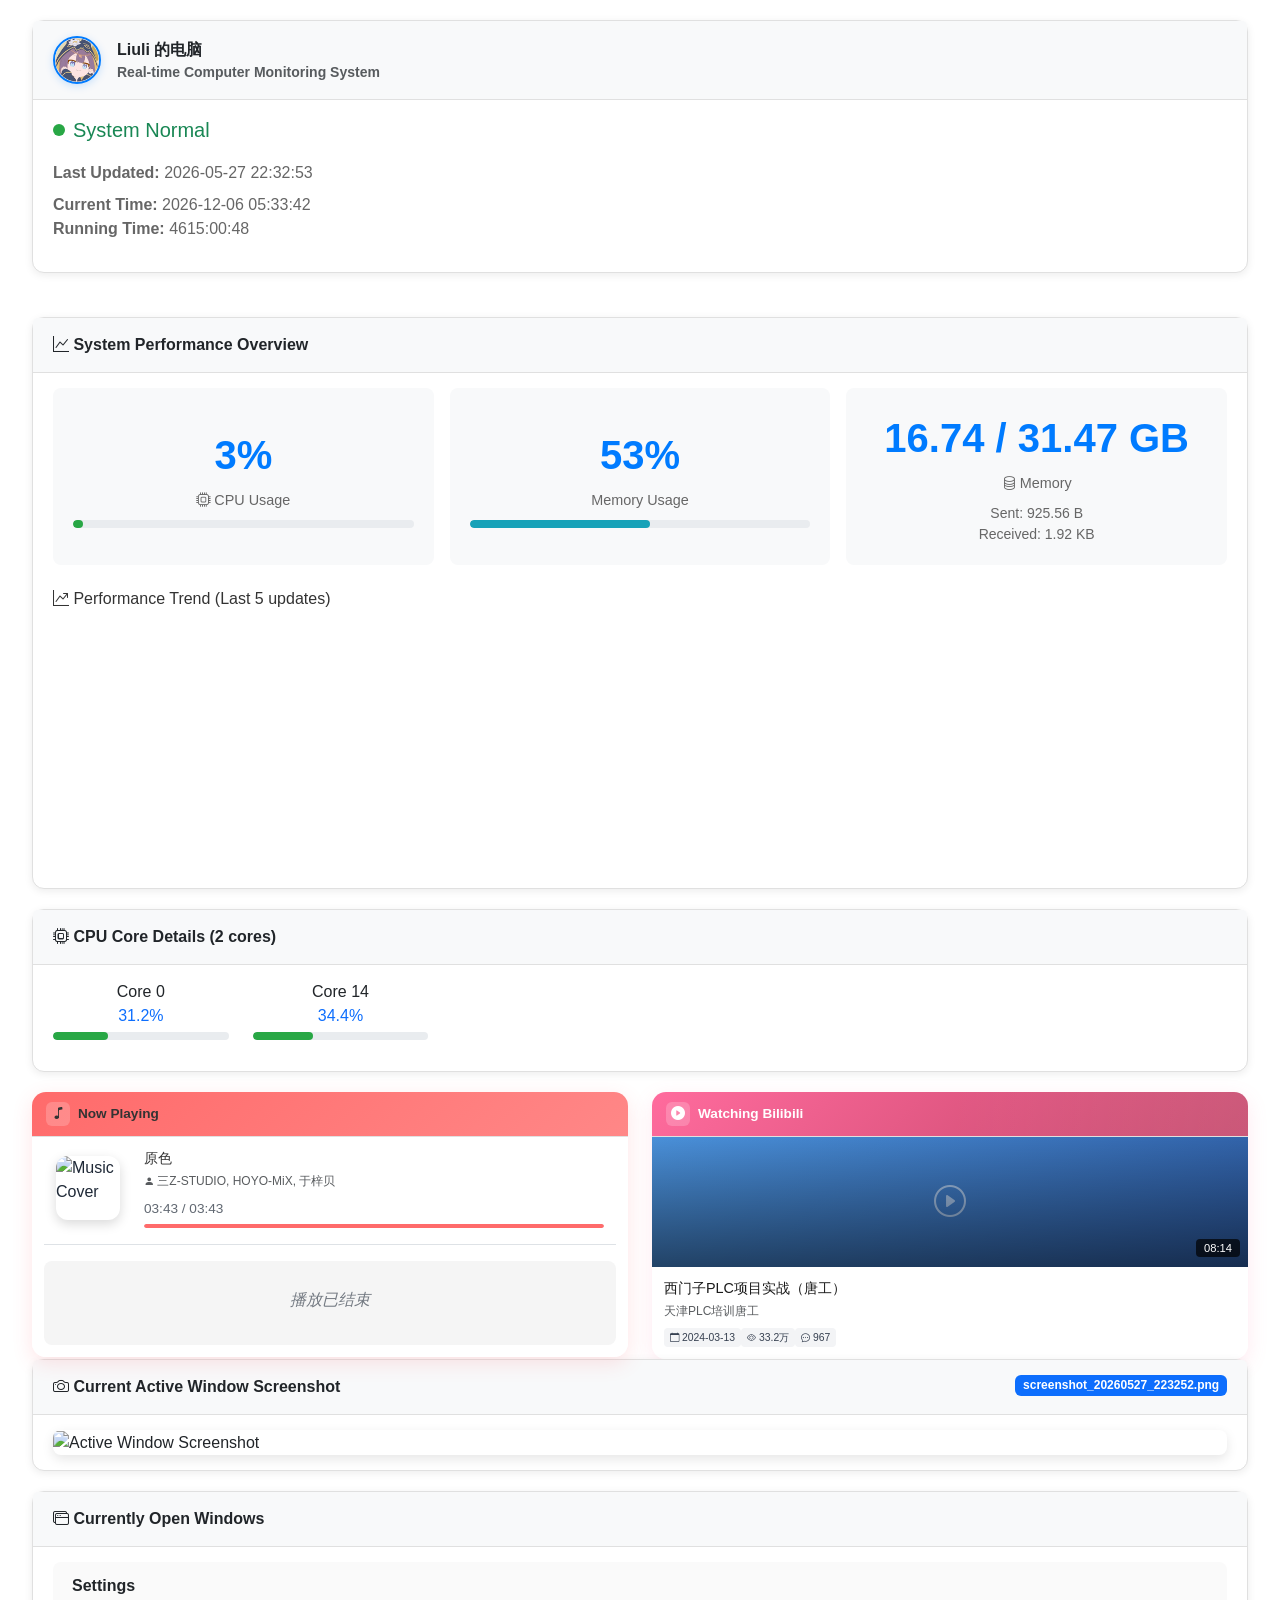
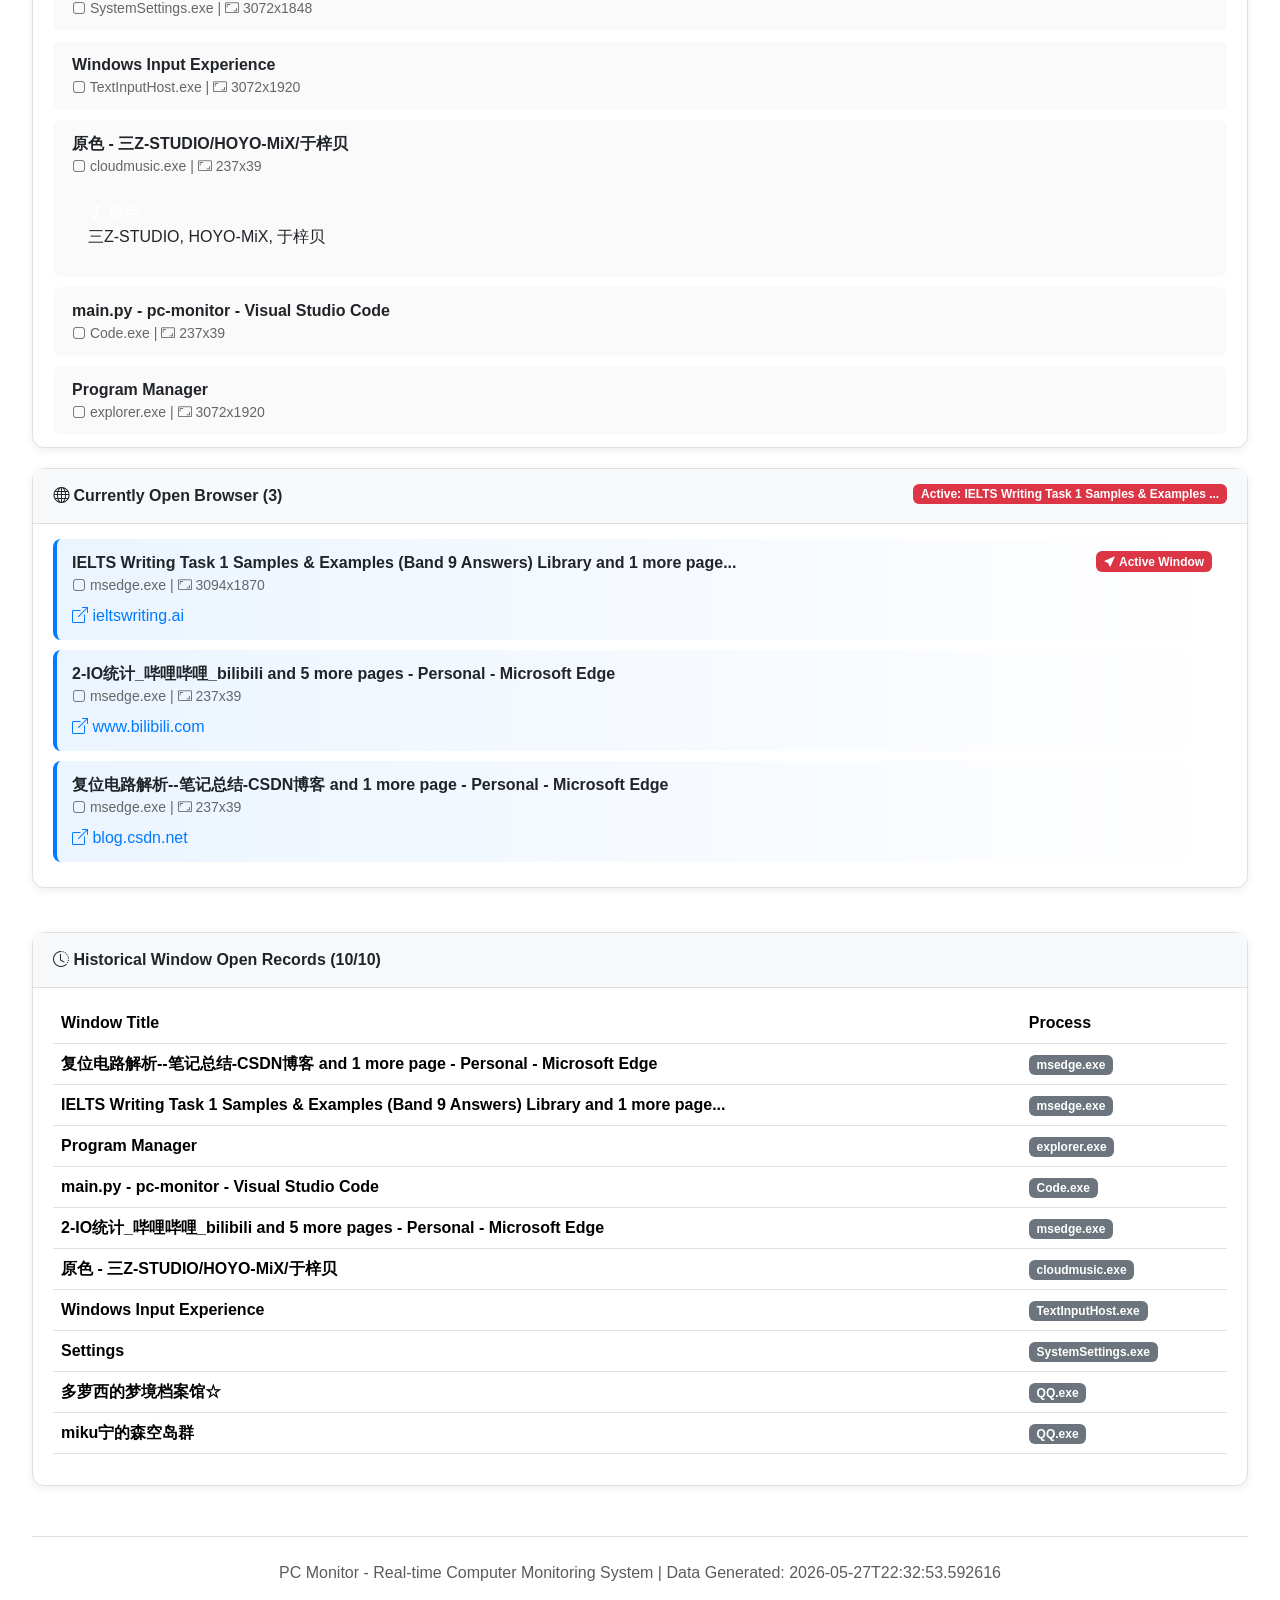
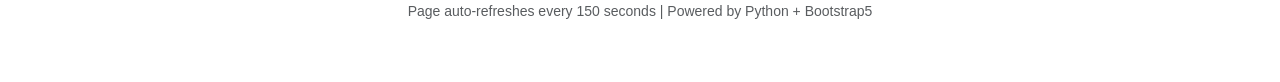
==== commit 694ffb7a: "Auto update: 2026-05-27 22:33:34" ====
--- a/index.html
+++ b/index.html
@@ -427,7 +427,7 @@
                             <span id="statusText" class="fs-5 status-text"></span>
                         </div>
                         <div class="text-muted-custom mb-2">
-                            <strong>Last Updated:</strong> <span id="lastUpdatedDisplay" class="last-updated-display">2026-05-27 22:30:11</span>
+                            <strong>Last Updated:</strong> <span id="lastUpdatedDisplay" class="last-updated-display">2026-05-27 22:32:53</span>
                         </div>
                         <div class="text-muted-custom">
                             <strong>Current Time:</strong> <span id="currentTimeDisplay" class="current-time-display"></span>
@@ -451,29 +451,29 @@
                         <div class="row g-3">
                             <div class="col">
                                 <div class="stats-card h-100">
-                                    <div class="stats-number">2%</div>
+                                    <div class="stats-number">3%</div>
                                     <div class="stats-label"><i class="bi bi-cpu"></i> CPU Usage</div>
                                     <div class="progress-bar-custom mt-2">
-                                        <div class="progress-fill progress-cpu" data-width="2%"></div>
+                                        <div class="progress-fill progress-cpu" data-width="3%"></div>
                                     </div>
                                 </div>
                             </div>
                             <div class="col">
                                 <div class="stats-card h-100">
-                                    <div class="stats-number">54%</div>
+                                    <div class="stats-number">53%</div>
                                     <div class="stats-label"><i class="bi bi-memory-stick"></i> Memory Usage</div>
                                     <div class="progress-bar-custom mt-2">
-                                        <div class="progress-fill progress-memory" data-width="54%"></div>
+                                        <div class="progress-fill progress-memory" data-width="53%"></div>
                                     </div>
                                 </div>
                             </div>
                             <div class="col">
                                 <div class="stats-card h-100">
-                                    <div class="stats-number">17.16 / 31.47 GB</div>
+                                    <div class="stats-number">16.74 / 31.47 GB</div>
                                     <div class="stats-label"><i class="bi bi-database"></i> Memory</div>
                                     <div class="text-muted-custom small mt-2">
-                                        Sent: 917.64 B<br>
-                                        Received: 1.91 KB
+                                        Sent: 925.56 B<br>
+                                        Received: 1.92 KB
                                     </div>
                                 </div>
                             </div>
@@ -505,20 +505,20 @@
                             
                             <div class="col-md-2 col-sm-3 mb-3">
                                 <div class="text-center">
-                                    <div class="font-weight-bold">Core 1</div>
-                                    <div class="text-primary font-size-lg">42.4%</div>
+                                    <div class="font-weight-bold">Core 0</div>
+                                    <div class="text-primary font-size-lg">31.2%</div>
                                     <div class="progress-bar-custom mt-1">
-                                        <div class="progress-fill progress-cpu" data-width="42.4%"></div>
+                                        <div class="progress-fill progress-cpu" data-width="31.2%"></div>
                                     </div>
                                 </div>
                             </div>
                             
                             <div class="col-md-2 col-sm-3 mb-3">
                                 <div class="text-center">
-                                    <div class="font-weight-bold">Core 10</div>
-                                    <div class="text-primary font-size-lg">9.1%</div>
+                                    <div class="font-weight-bold">Core 14</div>
+                                    <div class="text-primary font-size-lg">34.4%</div>
                                     <div class="progress-bar-custom mt-1">
-                                        <div class="progress-fill progress-cpu" data-width="9.1%"></div>
+                                        <div class="progress-fill progress-cpu" data-width="34.4%"></div>
                                     </div>
                                 </div>
                             </div>
@@ -560,7 +560,7 @@
                                     <div class="col-auto" style="padding: 10;">
                                         
                                         <div id="music-cover-1" class="music-cover music-spin" style="width: 64px; height: 64px; border-radius: 12px; overflow: hidden; box-shadow: 0 4px 12px rgba(0,0,0,0.15);">
-                                            <img src="https://p2.music.126.net/5cqBvZaAFyb7lLWbicmyWA==/109951170383379551.jpg" alt="Music Cover" class="w-100 h-100" style="object-fit: cover;">
+                                            <img src="https://p1.music.126.net/5cqBvZaAFyb7lLWbicmyWA==/109951170383379551.jpg" alt="Music Cover" class="w-100 h-100" style="object-fit: cover;">
                                         </div>
                                         
                                     </div>
@@ -686,13 +686,11 @@
                 <div class="card">
                     <div class="card-header">
                         <i class="bi bi-camera"></i> Current Active Window Screenshot
+                        <span class="badge bg-primary float-end">screenshot_20260527_223252.png</span>
                     </div>
                     <div class="card-body">
-                        <div class="text-center py-8">
-                            <i class="bi bi-eye-slash" style="font-size: 48px; color: #6c757d; margin-bottom: 16px;"></i>
-                            <p class="text-muted" style="font-size: 1.1em;">
-                                窗口已设置隐私保护，跳过截图
-                            </p>
+                        <div class="screenshot-container">
+                            <img src="https://hk.gh-proxy.org/https://github.com/llmic/pc-monitor/blob/master/screenshots/screenshot_20260527_223252.png?raw=true" alt="Active Window Screenshot" class="img-fluid lazy-load-image" data-src="https://hk.gh-proxy.org/https://github.com/llmic/pc-monitor/blob/master/screenshots/screenshot_20260527_223252.png?raw=true">
                         </div>
                     </div>
                 </div>
@@ -707,54 +705,8 @@
                     <div class="card-header">
                         <i class="bi bi-window-stack"></i> Currently Open Windows
                         
-                        <span class="badge bg-danger float-end">Active: 图片查看器</span>
-                        
                     </div>
                     <div class="card-body scroll-container">
-                        
-                        <div class="window-item window-active">
-                            <div class="d-flex justify-content-between align-items-start">
-                                <div class="flex-grow-1">
-                                    <strong>图片查看器</strong>
-                                    <div class="text-muted-custom small">
-                                        <i class="bi bi-app"></i> QQ.exe |
-                                        <i class="bi bi-aspect-ratio"></i> 1280x1398
-                                    </div>
-                                    
-                                </div>
-                                
-                                <span class="badge bg-danger ms-2"><i class="bi bi-cursor-fill"></i> Active Window</span>
-                                
-                            </div>
-                        </div>
-                        
-                        <div class="window-item window-normal">
-                            <div class="d-flex justify-content-between align-items-start">
-                                <div class="flex-grow-1">
-                                    <strong>miku宁的森空岛群</strong>
-                                    <div class="text-muted-custom small">
-                                        <i class="bi bi-app"></i> QQ.exe |
-                                        <i class="bi bi-aspect-ratio"></i> 1278x1386
-                                    </div>
-                                    
-                                </div>
-                                
-                            </div>
-                        </div>
-                        
-                        <div class="window-item window-normal">
-                            <div class="d-flex justify-content-between align-items-start">
-                                <div class="flex-grow-1">
-                                    <strong>多萝西的梦境档案馆☆</strong>
-                                    <div class="text-muted-custom small">
-                                        <i class="bi bi-app"></i> QQ.exe |
-                                        <i class="bi bi-aspect-ratio"></i> 1278x1386
-                                    </div>
-                                    
-                                </div>
-                                
-                            </div>
-                        </div>
                         
                         <div class="window-item window-normal">
                             <div class="d-flex justify-content-between align-items-start">
@@ -846,10 +798,12 @@
                     <div class="card-header">
                         <i class="bi bi-globe"></i> Currently Open Browser (3)
                         
+                        <span class="badge bg-danger float-end">Active: IELTS Writing Task 1 Samples & Examples ...</span>
+                        
                     </div>
                     <div class="card-body scroll-container">
                         
-                        <div class="window-item window-normal browser-card">
+                        <div class="window-item window-active browser-card">
                             <div class="d-flex justify-content-between align-items-start">
                                 <div class="flex-grow-1">
                                     <strong>IELTS Writing Task 1 Samples & Examples (Band 9 Answers) Library and 1 more page...</strong>
@@ -867,6 +821,8 @@
                                     </div>
                                     
                                 </div>
+                                
+                                <span class="badge bg-danger ms-2"><i class="bi bi-cursor-fill"></i> Active Window</span>
                                 
                             </div>
                         </div>
@@ -940,6 +896,24 @@
                                     
                                     <tr>
                                         <td>
+                                            <strong>复位电路解析--笔记总结-CSDN博客 and 1 more page - Personal - Microsoft​ Edge</strong>
+                                        </td>
+                                        <td>
+                                            <span class="badge bg-secondary">msedge.exe</span>
+                                        </td>
+                                    </tr>
+                                    
+                                    <tr>
+                                        <td>
+                                            <strong>IELTS Writing Task 1 Samples & Examples (Band 9 Answers) Library and 1 more page...</strong>
+                                        </td>
+                                        <td>
+                                            <span class="badge bg-secondary">msedge.exe</span>
+                                        </td>
+                                    </tr>
+                                    
+                                    <tr>
+                                        <td>
                                             <strong>Program Manager</strong>
                                         </td>
                                         <td>
@@ -1010,24 +984,6 @@
                                         </td>
                                     </tr>
                                     
-                                    <tr>
-                                        <td>
-                                            <strong>图片查看器</strong>
-                                        </td>
-                                        <td>
-                                            <span class="badge bg-secondary">QQ.exe</span>
-                                        </td>
-                                    </tr>
-                                    
-                                    <tr>
-                                        <td>
-                                            <strong>晴天的乐章（芙宁娜原创曲） - 依舟舟舟嗷_</strong>
-                                        </td>
-                                        <td>
-                                            <span class="badge bg-secondary">cloudmusic.exe</span>
-                                        </td>
-                                    </tr>
-                                    
                                 </tbody>
                             </table>
                         </div>
@@ -1037,7 +993,7 @@
         </div>
 
         <footer class="text-center text-muted py-4">
-            <p>PC Monitor - Real-time Computer Monitoring System | Data Generated: 2026-05-27T22:30:11.581764</p>
+            <p>PC Monitor - Real-time Computer Monitoring System | Data Generated: 2026-05-27T22:32:53.592616</p>
             <p class="small">Page auto-refreshes every 150 seconds | Powered by Python + Bootstrap5</p>
         </footer>
     </div>
@@ -1047,13 +1003,13 @@
     <script>
         // 全局数据变量（由后端生成）
         window.PCMONITOR_DATA = {
-            timestamp: '2026-05-27T22:30:11.581764',
+            timestamp: '2026-05-27T22:32:53.592616',
             startTime: '2026-05-27T21:53:58.385910',
             bilibiliCoverCache: {"BV1Tj421f7ng": "screenshots\\BV1Tj421f7ng.jpg"},
             hasMusic: true,
-            metricsHistory: [{"cpu": 10.044444444444444, "memory": 57.9}, {"cpu": 7.811111111111111, "memory": 57.9}, {"cpu": 7.811111111111111, "memory": 56.8}, {"cpu": 8.955555555555556, "memory": 54.0}, {"cpu": 2.861111111111111, "memory": 54.5}],
-            cpuPercent: 2,
-            memoryPercent: 54,
+            metricsHistory: [{"cpu": 7.811111111111111, "memory": 57.9}, {"cpu": 7.811111111111111, "memory": 56.8}, {"cpu": 8.955555555555556, "memory": 54.0}, {"cpu": 2.861111111111111, "memory": 54.5}, {"cpu": 3.644444444444444, "memory": 53.2}],
+            cpuPercent: 3,
+            memoryPercent: 53,
             musicData: {
                 currentSeconds: 0,
                 totalSeconds: 223.125,
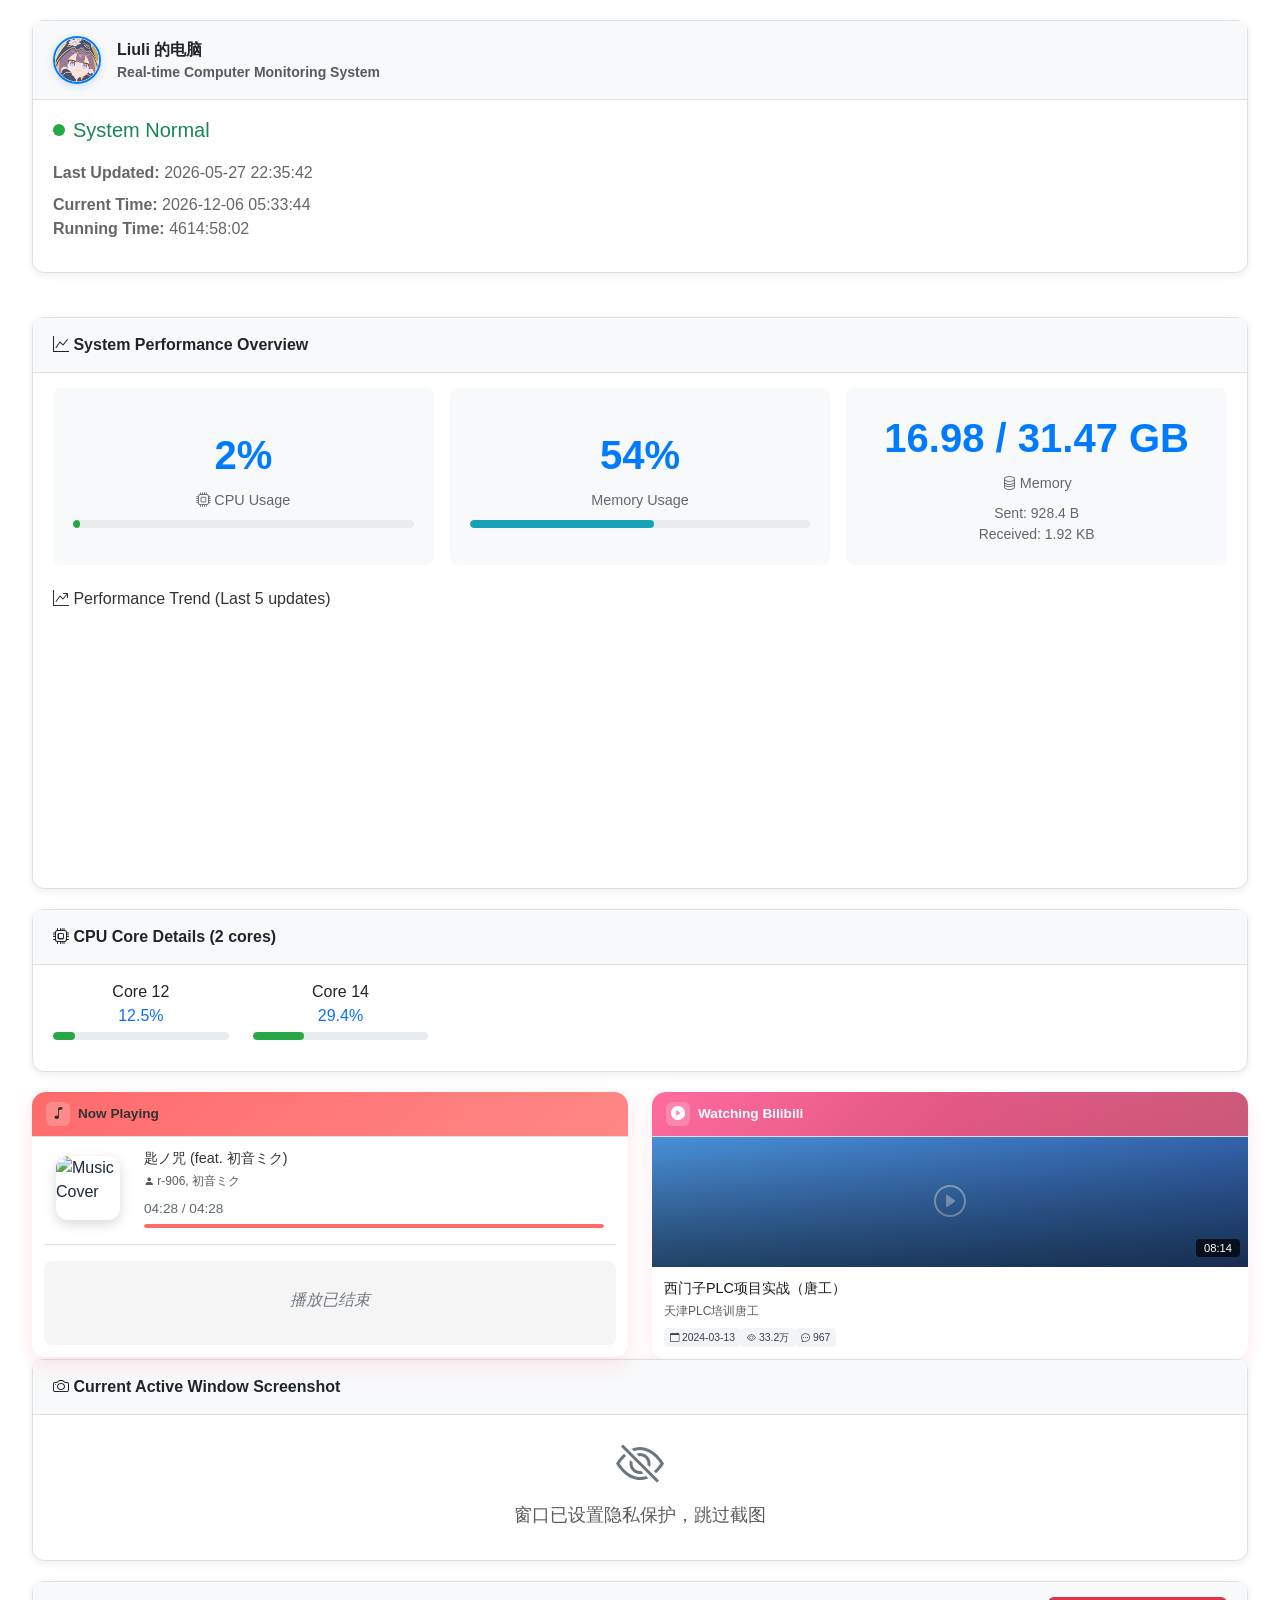
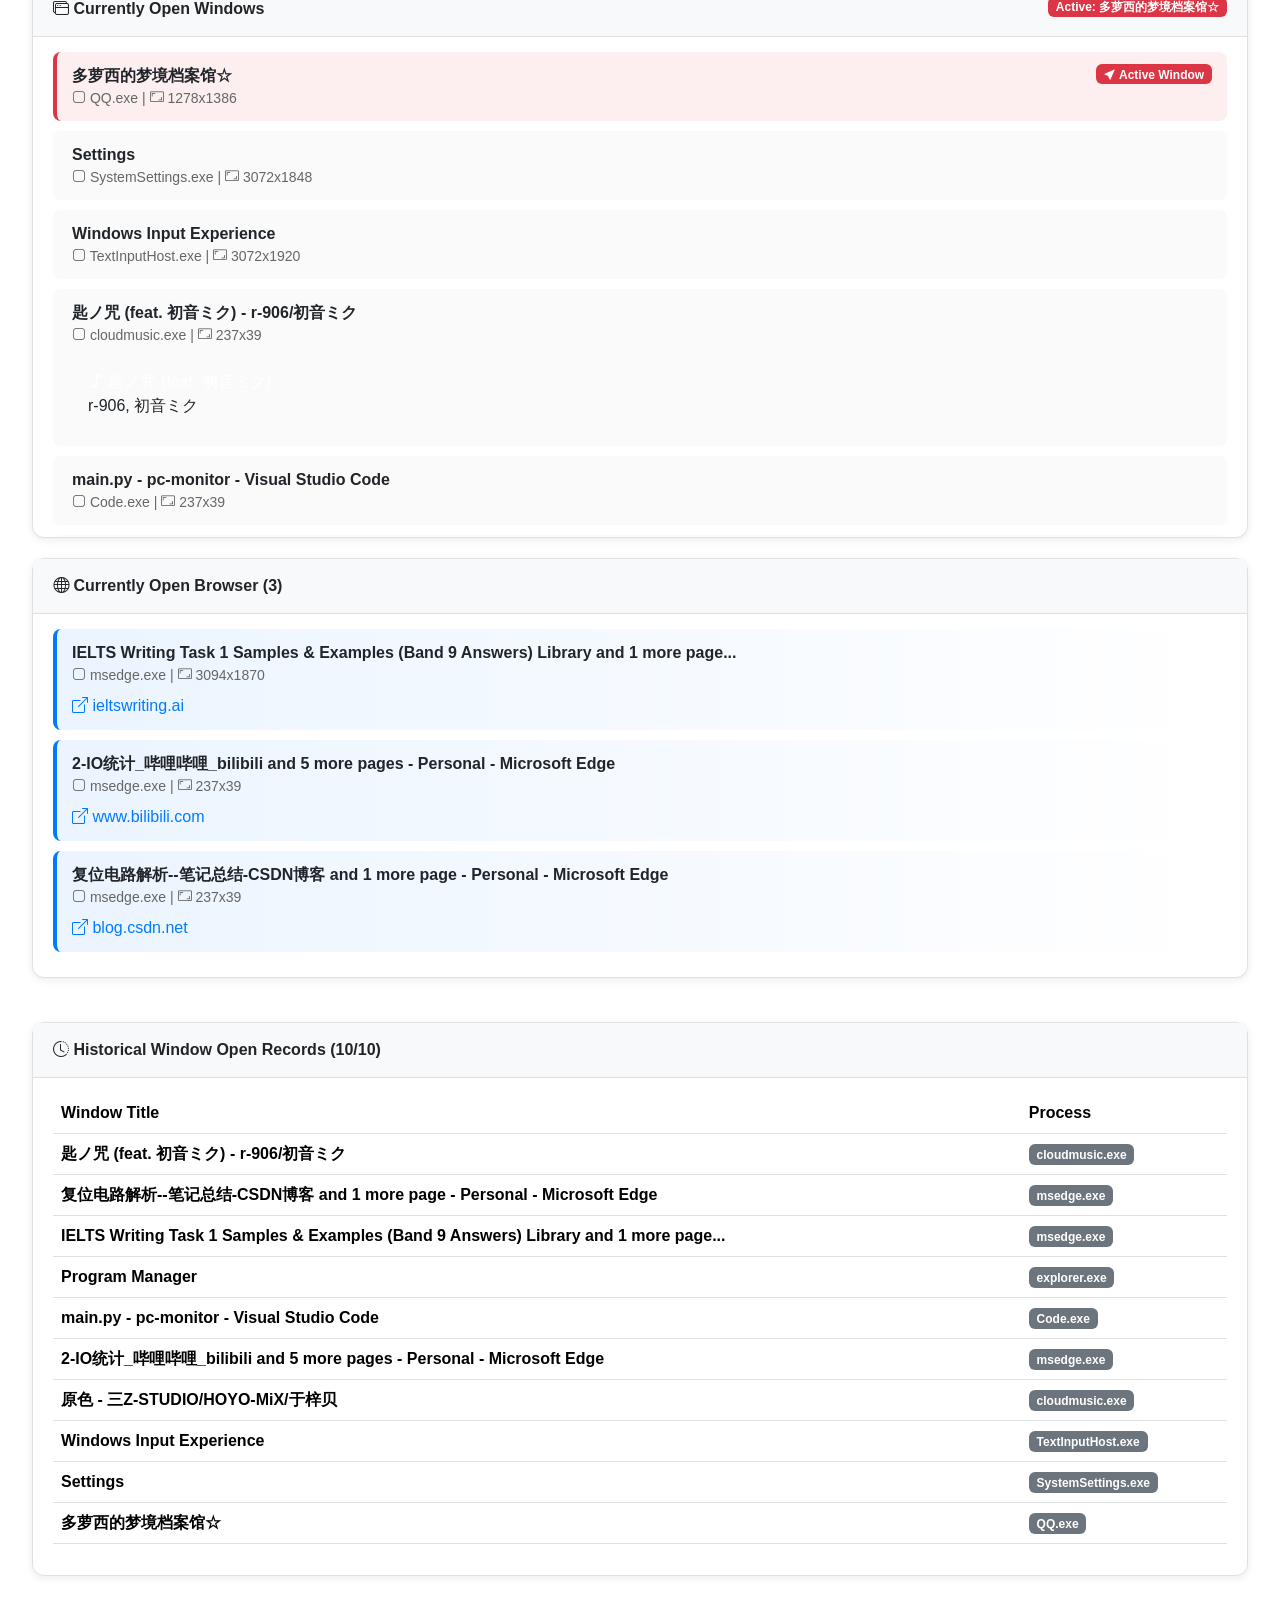
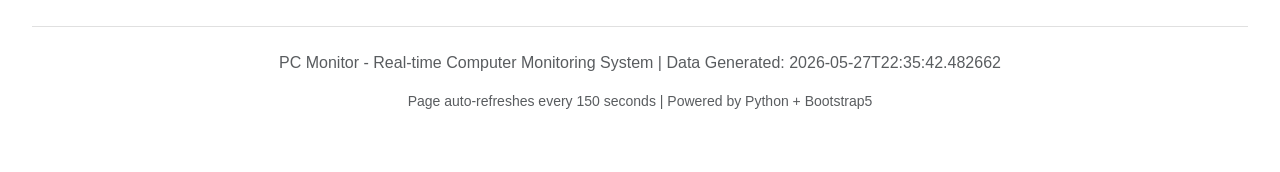
==== commit 51b59332: "Auto update: 2026-05-27 22:36:10" ====
--- a/index.html
+++ b/index.html
@@ -427,7 +427,7 @@
                             <span id="statusText" class="fs-5 status-text"></span>
                         </div>
                         <div class="text-muted-custom mb-2">
-                            <strong>Last Updated:</strong> <span id="lastUpdatedDisplay" class="last-updated-display">2026-05-27 22:32:53</span>
+                            <strong>Last Updated:</strong> <span id="lastUpdatedDisplay" class="last-updated-display">2026-05-27 22:35:42</span>
                         </div>
                         <div class="text-muted-custom">
                             <strong>Current Time:</strong> <span id="currentTimeDisplay" class="current-time-display"></span>
@@ -451,28 +451,28 @@
                         <div class="row g-3">
                             <div class="col">
                                 <div class="stats-card h-100">
-                                    <div class="stats-number">3%</div>
+                                    <div class="stats-number">2%</div>
                                     <div class="stats-label"><i class="bi bi-cpu"></i> CPU Usage</div>
                                     <div class="progress-bar-custom mt-2">
-                                        <div class="progress-fill progress-cpu" data-width="3%"></div>
+                                        <div class="progress-fill progress-cpu" data-width="2%"></div>
                                     </div>
                                 </div>
                             </div>
                             <div class="col">
                                 <div class="stats-card h-100">
-                                    <div class="stats-number">53%</div>
+                                    <div class="stats-number">54%</div>
                                     <div class="stats-label"><i class="bi bi-memory-stick"></i> Memory Usage</div>
                                     <div class="progress-bar-custom mt-2">
-                                        <div class="progress-fill progress-memory" data-width="53%"></div>
+                                        <div class="progress-fill progress-memory" data-width="54%"></div>
                                     </div>
                                 </div>
                             </div>
                             <div class="col">
                                 <div class="stats-card h-100">
-                                    <div class="stats-number">16.74 / 31.47 GB</div>
+                                    <div class="stats-number">16.98 / 31.47 GB</div>
                                     <div class="stats-label"><i class="bi bi-database"></i> Memory</div>
                                     <div class="text-muted-custom small mt-2">
-                                        Sent: 925.56 B<br>
+                                        Sent: 928.4 B<br>
                                         Received: 1.92 KB
                                     </div>
                                 </div>
@@ -505,10 +505,10 @@
                             
                             <div class="col-md-2 col-sm-3 mb-3">
                                 <div class="text-center">
-                                    <div class="font-weight-bold">Core 0</div>
-                                    <div class="text-primary font-size-lg">31.2%</div>
+                                    <div class="font-weight-bold">Core 12</div>
+                                    <div class="text-primary font-size-lg">12.5%</div>
                                     <div class="progress-bar-custom mt-1">
-                                        <div class="progress-fill progress-cpu" data-width="31.2%"></div>
+                                        <div class="progress-fill progress-cpu" data-width="12.5%"></div>
                                     </div>
                                 </div>
                             </div>
@@ -516,9 +516,9 @@
                             <div class="col-md-2 col-sm-3 mb-3">
                                 <div class="text-center">
                                     <div class="font-weight-bold">Core 14</div>
-                                    <div class="text-primary font-size-lg">34.4%</div>
+                                    <div class="text-primary font-size-lg">29.4%</div>
                                     <div class="progress-bar-custom mt-1">
-                                        <div class="progress-fill progress-cpu" data-width="34.4%"></div>
+                                        <div class="progress-fill progress-cpu" data-width="29.4%"></div>
                                     </div>
                                 </div>
                             </div>
@@ -539,7 +539,7 @@
             <div class="d-flex gap-4 align-items-start justify-content-start" style="width: 100%; margin: 0; padding: 0;">
                 
                 <div style="flex: 1; min-width: 300px; margin: 0; padding: 0;">
-                    <a href="https://music.163.com/#/song?id=2666660479" target="_blank" rel="noopener noreferrer" style="text-decoration: none;">
+                    <a href="https://music.163.com/#/song?id=2678245971" target="_blank" rel="noopener noreferrer" style="text-decoration: none;">
                         <div class="card music-card" style="cursor: pointer; border-radius: 14px; overflow: hidden; border: none; box-shadow: 0 6px 20px rgba(255, 71, 87, 0.15); transition: transform 0.3s ease, box-shadow 0.3s ease; margin: 0;" onmouseover="this.style.transform='translateY(-4px)'; this.style.boxShadow='0 10px 30px rgba(255, 71, 87, 0.25)';" onmouseout="this.style.transform='translateY(0)'; this.style.boxShadow='0 6px 20px rgba(255, 71, 87, 0.15)';">
                             <!-- 头部 -->
                             <div class="card-header music-card-header" data-bg-color="#ffffff" style="margin: 0;">
@@ -560,22 +560,22 @@
                                     <div class="col-auto" style="padding: 10;">
                                         
                                         <div id="music-cover-1" class="music-cover music-spin" style="width: 64px; height: 64px; border-radius: 12px; overflow: hidden; box-shadow: 0 4px 12px rgba(0,0,0,0.15);">
-                                            <img src="https://p1.music.126.net/5cqBvZaAFyb7lLWbicmyWA==/109951170383379551.jpg" alt="Music Cover" class="w-100 h-100" style="object-fit: cover;">
+                                            <img src="https://p2.music.126.net/R1GHftOXkMgB7vQ_vCNsGQ==/109951170514009059.jpg" alt="Music Cover" class="w-100 h-100" style="object-fit: cover;">
                                         </div>
                                         
                                     </div>
                                     <!-- 信息 -->
                                     <div class="col" style="padding-left: 12px;">
                                         <h5 class="font-weight-bold mb-1" style="line-height: 1.3; font-size: 0.9rem; margin: 0;">
-                                            原色
+                                            匙ノ咒 (feat. 初音ミク)
                                         </h5>
                                         <p class="text-muted mb-0" style="font-size: 0.75rem; margin: 0;">
-                                            <i class="bi bi-person-fill" style="font-size: 10px;"></i> 三Z-STUDIO, HOYO-MiX, 于梓贝
+                                            <i class="bi bi-person-fill" style="font-size: 10px;"></i> r-906, 初音ミク
                                         </p>
                                         
                                         <div id="music-playback-time-container-1" class="music-playback-time-container" style="margin-top: 6px;">
                                             <span id="music-playback-time-1" class="music-playback-time" style="font-size: 0.85rem; opacity: 0.7;">
-                                                00:00 / 03:43
+                                                00:00 / 04:28
                                             </span>
                                             <!-- 新增进度条（数学计算进度） -->
                                             <div class="progress-bar-custom mt-1" style="height: 4px;">
@@ -686,11 +686,13 @@
                 <div class="card">
                     <div class="card-header">
                         <i class="bi bi-camera"></i> Current Active Window Screenshot
-                        <span class="badge bg-primary float-end">screenshot_20260527_223252.png</span>
                     </div>
                     <div class="card-body">
-                        <div class="screenshot-container">
-                            <img src="https://hk.gh-proxy.org/https://github.com/llmic/pc-monitor/blob/master/screenshots/screenshot_20260527_223252.png?raw=true" alt="Active Window Screenshot" class="img-fluid lazy-load-image" data-src="https://hk.gh-proxy.org/https://github.com/llmic/pc-monitor/blob/master/screenshots/screenshot_20260527_223252.png?raw=true">
+                        <div class="text-center py-8">
+                            <i class="bi bi-eye-slash" style="font-size: 48px; color: #6c757d; margin-bottom: 16px;"></i>
+                            <p class="text-muted" style="font-size: 1.1em;">
+                                窗口已设置隐私保护，跳过截图
+                            </p>
                         </div>
                     </div>
                 </div>
@@ -705,8 +707,26 @@
                     <div class="card-header">
                         <i class="bi bi-window-stack"></i> Currently Open Windows
                         
+                        <span class="badge bg-danger float-end">Active: 多萝西的梦境档案馆☆</span>
+                        
                     </div>
                     <div class="card-body scroll-container">
+                        
+                        <div class="window-item window-active">
+                            <div class="d-flex justify-content-between align-items-start">
+                                <div class="flex-grow-1">
+                                    <strong>多萝西的梦境档案馆☆</strong>
+                                    <div class="text-muted-custom small">
+                                        <i class="bi bi-app"></i> QQ.exe |
+                                        <i class="bi bi-aspect-ratio"></i> 1278x1386
+                                    </div>
+                                    
+                                </div>
+                                
+                                <span class="badge bg-danger ms-2"><i class="bi bi-cursor-fill"></i> Active Window</span>
+                                
+                            </div>
+                        </div>
                         
                         <div class="window-item window-normal">
                             <div class="d-flex justify-content-between align-items-start">
@@ -739,7 +759,7 @@
                         <div class="window-item window-normal">
                             <div class="d-flex justify-content-between align-items-start">
                                 <div class="flex-grow-1">
-                                    <strong>原色 - 三Z-STUDIO/HOYO-MiX/于梓贝</strong>
+                                    <strong>匙ノ咒 (feat. 初音ミク) - r-906/初音ミク</strong>
                                     <div class="text-muted-custom small">
                                         <i class="bi bi-app"></i> cloudmusic.exe |
                                         <i class="bi bi-aspect-ratio"></i> 237x39
@@ -747,9 +767,9 @@
                                     
                                     <div class="mt-2 bg-gradient-to-r from-red-500 to-purple-500 p-3 rounded-lg">
                                         <div class="text-white font-bold">
-                                            <i class="bi bi-music-note"></i> 原色
+                                            <i class="bi bi-music-note"></i> 匙ノ咒 (feat. 初音ミク)
                                         </div>
-                                        <div class="text-white-80 text-sm">三Z-STUDIO, HOYO-MiX, 于梓贝</div>
+                                        <div class="text-white-80 text-sm">r-906, 初音ミク</div>
                                     </div>
                                     
                                 </div>
@@ -798,12 +818,10 @@
                     <div class="card-header">
                         <i class="bi bi-globe"></i> Currently Open Browser (3)
                         
-                        <span class="badge bg-danger float-end">Active: IELTS Writing Task 1 Samples & Examples ...</span>
-                        
                     </div>
                     <div class="card-body scroll-container">
                         
-                        <div class="window-item window-active browser-card">
+                        <div class="window-item window-normal browser-card">
                             <div class="d-flex justify-content-between align-items-start">
                                 <div class="flex-grow-1">
                                     <strong>IELTS Writing Task 1 Samples & Examples (Band 9 Answers) Library and 1 more page...</strong>
@@ -821,8 +839,6 @@
                                     </div>
                                     
                                 </div>
-                                
-                                <span class="badge bg-danger ms-2"><i class="bi bi-cursor-fill"></i> Active Window</span>
                                 
                             </div>
                         </div>
@@ -896,6 +912,15 @@
                                     
                                     <tr>
                                         <td>
+                                            <strong>匙ノ咒 (feat. 初音ミク) - r-906/初音ミク</strong>
+                                        </td>
+                                        <td>
+                                            <span class="badge bg-secondary">cloudmusic.exe</span>
+                                        </td>
+                                    </tr>
+                                    
+                                    <tr>
+                                        <td>
                                             <strong>复位电路解析--笔记总结-CSDN博客 and 1 more page - Personal - Microsoft​ Edge</strong>
                                         </td>
                                         <td>
@@ -975,15 +1000,6 @@
                                         </td>
                                     </tr>
                                     
-                                    <tr>
-                                        <td>
-                                            <strong>miku宁的森空岛群</strong>
-                                        </td>
-                                        <td>
-                                            <span class="badge bg-secondary">QQ.exe</span>
-                                        </td>
-                                    </tr>
-                                    
                                 </tbody>
                             </table>
                         </div>
@@ -993,7 +1009,7 @@
         </div>
 
         <footer class="text-center text-muted py-4">
-            <p>PC Monitor - Real-time Computer Monitoring System | Data Generated: 2026-05-27T22:32:53.592616</p>
+            <p>PC Monitor - Real-time Computer Monitoring System | Data Generated: 2026-05-27T22:35:42.482662</p>
             <p class="small">Page auto-refreshes every 150 seconds | Powered by Python + Bootstrap5</p>
         </footer>
     </div>
@@ -1003,23 +1019,23 @@
     <script>
         // 全局数据变量（由后端生成）
         window.PCMONITOR_DATA = {
-            timestamp: '2026-05-27T22:32:53.592616',
+            timestamp: '2026-05-27T22:35:42.482662',
             startTime: '2026-05-27T21:53:58.385910',
             bilibiliCoverCache: {"BV1Tj421f7ng": "screenshots\\BV1Tj421f7ng.jpg"},
             hasMusic: true,
-            metricsHistory: [{"cpu": 7.811111111111111, "memory": 57.9}, {"cpu": 7.811111111111111, "memory": 56.8}, {"cpu": 8.955555555555556, "memory": 54.0}, {"cpu": 2.861111111111111, "memory": 54.5}, {"cpu": 3.644444444444444, "memory": 53.2}],
-            cpuPercent: 3,
-            memoryPercent: 53,
+            metricsHistory: [{"cpu": 7.811111111111111, "memory": 56.8}, {"cpu": 8.955555555555556, "memory": 54.0}, {"cpu": 2.861111111111111, "memory": 54.5}, {"cpu": 3.644444444444444, "memory": 53.2}, {"cpu": 2.3277777777777775, "memory": 54.0}],
+            cpuPercent: 2,
+            memoryPercent: 54,
             musicData: {
                 currentSeconds: 0,
-                totalSeconds: 223.125,
+                totalSeconds: 268.746,
                 songEnded: false,
-                parsedLyrics: [{"text": "\u5236\u4f5c\u4eba : \u6768\u6b66\u97ec", "time": 0.0, "translation": null}, {"text": "\u4f5c\u8bcd : \u96f7\u5341\u4e00", "time": 1.0, "translation": null}, {"text": "\u4f5c\u66f2 : \u4e8e\u6893\u8d1d/\u6768\u6b66\u97ec", "time": 2.0, "translation": null}, {"text": "\u7f16\u66f2 : \u5b8b\u57f9\u5f66", "time": 3.0, "translation": null}, {"text": "\u6df7\u97f3/\u6bcd\u5e26 : \u5218\u5dcd", "time": 4.0, "translation": null}, {"text": "\u5f55\u97f3\u5e08 : \u5434\u8eab\u5b9d@Soundhub Studios", "time": 5.0, "translation": null}, {"text": "\u5f55\u97f3\u68da : \u4e0a\u6d77\u5347\u8d6b\u5f55\u97f3\u68da", "time": 6.0, "translation": null}, {"text": "\u6f14\u5531 : \u4e8e\u6893\u8d1d", "time": 7.0, "translation": null}, {"text": "Stars", "time": 16.755, "translation": null}, {"text": "\u88ab\u6e6e\u706d\u5728\u9713\u8679\u7684\u591c", "time": 17.942, "translation": null}, {"text": "\u89c6\u7ebf\u6240\u53ca\u5982\u540c", "time": 20.149, "translation": null}, {"text": "\u8352\u8bde\u7684\u8c0e\u8a00", "time": 21.38, "translation": null}, {"text": "Artificial", "time": 23.204, "translation": null}, {"text": "Life", "time": 24.203, "translation": null}, {"text": "\u6444\u5165\u7b80\u5355 \u8f93\u51fa\u80a4\u6d45", "time": 25.451, "translation": null}, {"text": "\u601d\u8003\u9aa4\u51cf \u65f6\u95f4\u50cf\u788e\u7247\u822c\u5206\u88c2", "time": 27.34, "translation": null}, {"text": "\u60f3\u8981\u7684 \u4e00\u5207", "time": 31.705, "translation": null}, {"text": "\u89e6\u624b\u53ef\u53ca\u4e4b\u524d\u662f\u4e0d\u662f \u6700\u8ba9\u4eba \u7737\u604b", "time": 34.365, "translation": null}, {"text": "\u62e5\u6709 \u559c\u60a6 \u538c\u5026", "time": 39.805, "translation": null}, {"text": "\u518d\u88ab\u6b32\u671b\u652f\u914d \u65e0\u5c3d\u4e2d\u6ca6\u9677", "time": 42.722, "translation": null}, {"text": "\u518d\u4e0d\u4f1a\u8ba9 \u627f\u8bfa\u88ab\u6577\u884d", "time": 47.816, "translation": null}, {"text": "\u4e0d\u8ba9\u771f\u5fc3\u88ab\u66f2\u89e3", "time": 50.208, "translation": null}, {"text": "\u6ca1\u6709\u9884\u6f14\u7684\u4eba\u751f \u4f46", "time": 52.032, "translation": null}, {"text": "\u6bcf\u4e00\u6b65 \u6211\u6709\u51b3\u5b9a\u6743", "time": 54.249, "translation": null}, {"text": "\u8ba9\u7455\u75b5\u88ab\u53d1\u73b0", "time": 56.075, "translation": null}, {"text": "\u8ba9\u7f8e\u4e3d \u88ab\u771f\u5b9e\u590d\u539f", "time": 57.715, "translation": null}, {"text": "\u6211\u6240\u4e86\u89e3\u7684\u6211 \u8fd8\u6ca1\u88ab\u4e86\u89e3", "time": 59.764, "translation": null}, {"text": "\u522b\u518d\u8ba9 \u5584\u610f\u88ab\u62d6\u5ef6", "time": 63.483, "translation": null}, {"text": "\u4e0d\u542c\u6076\u8bed\u548c\u95f2\u8a00", "time": 65.243, "translation": null}, {"text": "\u6ca1\u6709\u9884\u6f14\u7684\u4eba\u751f \u4f46", "time": 67.346, "translation": null}, {"text": "\u6bcf\u4e00\u6b65 \u6211\u6709\u9009\u62e9\u6743", "time": 69.455, "translation": null}, {"text": "\u9519\u8bef\u4e0d\u88ab\u906e\u63a9", "time": 71.143, "translation": null}, {"text": "\u771f\u5b9e\u7684\u6211\u5728\u4f60\u773c\u524d", "time": 72.653, "translation": null}, {"text": "\u6211\u6240\u4e86\u89e3\u7684\u6211 \u7b49\u5f85\u88ab\u53d1\u73b0", "time": 74.901, "translation": null}, {"text": "\u8bcd\u4e0d\u8fbe\u610f", "time": 93.589, "translation": null}, {"text": "\u4e86\u65e0\u65b0\u610f", "time": 94.701, "translation": null}, {"text": "\u8a00\u8bed\u4e4b\u4e2d \u6709\u51e0\u4e2a\u5b57 \u7b97\u662f \u53d1\u81ea\u5185\u5fc3", "time": 95.581, "translation": null}, {"text": "My Muse", "time": 100.701, "translation": null}, {"text": "\u6697\u6d8c\u6323\u624e \u65e0\u5904\u5b89\u653e", "time": 102.277, "translation": null}, {"text": "\u75af\u766b\u6d6e\u5938 \u7075\u611f\u5df2\u6d88\u901d\u5728 \u540d\u5229\u573a", "time": 104.708, "translation": null}, {"text": "\u5931\u53bb\u7684 \u4e00\u5207", "time": 108.605, "translation": null}, {"text": "\u63aa\u624b\u4e0d\u53ca\u4e4b\u524d\u662f\u4e0d\u662f \u4ece\u672a\u88ab \u5bdf\u89c9", "time": 111.238, "translation": null}, {"text": "\u6d88\u5931 \u7a7a\u767d \u6b8b\u7f3a", "time": 116.727, "translation": null}, {"text": "\u6216\u8bb8\u603b\u5b66\u4e0d\u4f1a \u73cd\u60dc\u548c\u611f\u8c22", "time": 119.665, "translation": null}, {"text": "\u518d\u4e0d\u4f1a\u8ba9 \u627f\u8bfa\u88ab\u6577\u884d", "time": 124.913, "translation": null}, {"text": "\u4e0d\u8ba9\u771f\u5fc3\u88ab\u66f2\u89e3", "time": 127.103, "translation": null}, {"text": "\u6ca1\u6709\u9884\u6f14\u7684\u4eba\u751f \u4f46", "time": 129.337, "translation": null}, {"text": "\u6bcf\u4e00\u6b65 \u6211\u6709\u51b3\u5b9a\u6743", "time": 131.058, "translation": null}, {"text": "\u8ba9\u7455\u75b5\u88ab\u53d1\u73b0", "time": 133.036, "translation": null}, {"text": "\u8ba9\u7f8e\u4e3d \u88ab\u771f\u5b9e\u590d\u539f", "time": 134.532, "translation": null}, {"text": "\u6211\u6240\u4e86\u89e3\u7684\u6211 \u8fd8\u6ca1\u88ab\u4e86\u89e3", "time": 136.78, "translation": null}, {"text": "\u522b\u518d\u8ba9 \u5584\u610f\u88ab\u62d6\u5ef6", "time": 140.345, "translation": null}, {"text": "\u4e0d\u542c\u6076\u8bed\u548c\u95f2\u8a00", "time": 142.092, "translation": null}, {"text": "\u6ca1\u6709\u9884\u6f14\u7684\u4eba\u751f \u4f46", "time": 144.012, "translation": null}, {"text": "\u6bcf\u4e00\u6b65 \u6211\u6709\u9009\u62e9\u6743", "time": 146.254, "translation": null}, {"text": "\u9519\u8bef\u4e0d\u88ab\u906e\u63a9", "time": 147.966, "translation": null}, {"text": "\u771f\u5b9e\u7684\u6211\u5728\u4f60\u773c\u524d", "time": 149.52, "translation": null}, {"text": "\u6211\u6240\u4e86\u89e3\u7684\u6211 \u7b49\u5f85\u88ab\u53d1\u73b0", "time": 151.702, "translation": null}, {"text": "\u518d\u4e0d\u4f1a\u8ba9 \u5584\u826f\u88ab\u6c61\u8511", "time": 171.733, "translation": null}, {"text": "\u4e0d\u8ba9\u5e0c\u671b\u518d\u7834\u706d", "time": 174.059, "translation": null}, {"text": "\u96be\u4ee5\u9884\u8a00\u7684\u672a\u6765 \u4f46", "time": 175.915, "translation": null}, {"text": "\u6bcf\u4e00\u6b65 \u6211\u81ea\u5df1\u4f53\u9a8c", "time": 178.192, "translation": null}, {"text": "\u8ba9\u7455\u75b5\u88ab\u53d1\u73b0", "time": 179.845, "translation": null}, {"text": "\u8ba9\u7f8e\u4e3d \u88ab\u771f\u5b9e\u590d\u539f", "time": 181.402, "translation": null}, {"text": "\u6211\u6240\u4e86\u89e3\u7684\u6211 \u8fd8\u6ca1\u88ab\u4e86\u89e3", "time": 183.578, "translation": null}, {"text": "\u522b\u518d\u8ba9 \u5584\u610f\u88ab\u62d6\u5ef6", "time": 187.282, "translation": null}, {"text": "\u4e0d\u542c\u6076\u8bed\u548c\u95f2\u8a00", "time": 188.996, "translation": null}, {"text": "\u6ca1\u6709\u9884\u6f14\u7684\u4eba\u751f \u4f46", "time": 190.892, "translation": null}, {"text": "\u6bcf\u4e00\u6b65 \u6211\u6709\u9009\u62e9\u6743", "time": 192.972, "translation": null}, {"text": "\u9519\u8bef\u4e0d\u88ab\u906e\u63a9", "time": 194.836, "translation": null}, {"text": "\u771f\u5b9e\u7684\u6211\u5728\u4f60\u773c\u524d", "time": 196.38, "translation": null}, {"text": "\u5fc3\u91cc\u6709\u4e2a\u58f0\u97f3 \u671f\u5f85\u7740\u8715\u53d8", "time": 198.548, "translation": null}, {"text": "\u6211\u6240\u4e86\u89e3\u7684\u6211 \u4f1a\u88ab\u4f60\u4e86\u89e3", "time": 202.452, "translation": null}],
-                rawLyrics: "[00:00.000] \u5236\u4f5c\u4eba : \u6768\u6b66\u97ec\n[00:01.000] \u4f5c\u8bcd : \u96f7\u5341\u4e00\n[00:02.000] \u4f5c\u66f2 : \u4e8e\u6893\u8d1d/\u6768\u6b66\u97ec\n[00:03.000] \u7f16\u66f2 : \u5b8b\u57f9\u5f66\n[00:04.000] \u6df7\u97f3/\u6bcd\u5e26 : \u5218\u5dcd\n[00:05.000] \u5f55\u97f3\u5e08 : \u5434\u8eab\u5b9d@Soundhub Studios\n[00:06.000] \u5f55\u97f3\u68da : \u4e0a\u6d77\u5347\u8d6b\u5f55\u97f3\u68da\n[00:07.000] \u6f14\u5531 : \u4e8e\u6893\u8d1d\n[00:16.755]Stars\n[00:17.942]\u88ab\u6e6e\u706d\u5728\u9713\u8679\u7684\u591c\n[00:20.149]\u89c6\u7ebf\u6240\u53ca\u5982\u540c\n[00:21.380]\u8352\u8bde\u7684\u8c0e\u8a00\n[00:23.204]Artificial\n[00:24.203]Life\n[00:25.451]\u6444\u5165\u7b80\u5355 \u8f93\u51fa\u80a4\u6d45\n[00:27.340]\u601d\u8003\u9aa4\u51cf \u65f6\u95f4\u50cf\u788e\u7247\u822c\u5206\u88c2\n[00:31.705]\u60f3\u8981\u7684 \u4e00\u5207\n[00:34.365]\u89e6\u624b\u53ef\u53ca\u4e4b\u524d\u662f\u4e0d\u662f \u6700\u8ba9\u4eba \u7737\u604b\n[00:39.805]\u62e5\u6709 \u559c\u60a6 \u538c\u5026\n[00:42.722]\u518d\u88ab\u6b32\u671b\u652f\u914d \u65e0\u5c3d\u4e2d\u6ca6\u9677\n[00:47.816]\u518d\u4e0d\u4f1a\u8ba9 \u627f\u8bfa\u88ab\u6577\u884d\n[00:50.208]\u4e0d\u8ba9\u771f\u5fc3\u88ab\u66f2\u89e3\n[00:52.032]\u6ca1\u6709\u9884\u6f14\u7684\u4eba\u751f \u4f46\n[00:54.249]\u6bcf\u4e00\u6b65 \u6211\u6709\u51b3\u5b9a\u6743\n[00:56.075]\u8ba9\u7455\u75b5\u88ab\u53d1\u73b0\n[00:57.715]\u8ba9\u7f8e\u4e3d \u88ab\u771f\u5b9e\u590d\u539f\n[00:59.764]\u6211\u6240\u4e86\u89e3\u7684\u6211 \u8fd8\u6ca1\u88ab\u4e86\u89e3\n[01:03.483]\u522b\u518d\u8ba9 \u5584\u610f\u88ab\u62d6\u5ef6\n[01:05.243]\u4e0d\u542c\u6076\u8bed\u548c\u95f2\u8a00\n[01:07.346]\u6ca1\u6709\u9884\u6f14\u7684\u4eba\u751f \u4f46\n[01:09.455]\u6bcf\u4e00\u6b65 \u6211\u6709\u9009\u62e9\u6743\n[01:11.143]\u9519\u8bef\u4e0d\u88ab\u906e\u63a9\n[01:12.653]\u771f\u5b9e\u7684\u6211\u5728\u4f60\u773c\u524d\n[01:14.901]\u6211\u6240\u4e86\u89e3\u7684\u6211 \u7b49\u5f85\u88ab\u53d1\u73b0\n[01:33.589]\u8bcd\u4e0d\u8fbe\u610f\n[01:34.701]\u4e86\u65e0\u65b0\u610f\n[01:35.581]\u8a00\u8bed\u4e4b\u4e2d \u6709\u51e0\u4e2a\u5b57 \u7b97\u662f \u53d1\u81ea\u5185\u5fc3\n[01:40.701]My Muse\n[01:42.277]\u6697\u6d8c\u6323\u624e \u65e0\u5904\u5b89\u653e\n[01:44.708]\u75af\u766b\u6d6e\u5938 \u7075\u611f\u5df2\u6d88\u901d\u5728 \u540d\u5229\u573a\n[01:48.605]\u5931\u53bb\u7684 \u4e00\u5207\n[01:51.238]\u63aa\u624b\u4e0d\u53ca\u4e4b\u524d\u662f\u4e0d\u662f \u4ece\u672a\u88ab \u5bdf\u89c9\n[01:56.727]\u6d88\u5931 \u7a7a\u767d \u6b8b\u7f3a\n[01:59.665]\u6216\u8bb8\u603b\u5b66\u4e0d\u4f1a \u73cd\u60dc\u548c\u611f\u8c22\n[02:04.913]\u518d\u4e0d\u4f1a\u8ba9 \u627f\u8bfa\u88ab\u6577\u884d\n[02:07.103]\u4e0d\u8ba9\u771f\u5fc3\u88ab\u66f2\u89e3\n[02:09.337]\u6ca1\u6709\u9884\u6f14\u7684\u4eba\u751f \u4f46\n[02:11.058]\u6bcf\u4e00\u6b65 \u6211\u6709\u51b3\u5b9a\u6743\n[02:13.036]\u8ba9\u7455\u75b5\u88ab\u53d1\u73b0\n[02:14.532]\u8ba9\u7f8e\u4e3d \u88ab\u771f\u5b9e\u590d\u539f\n[02:16.780]\u6211\u6240\u4e86\u89e3\u7684\u6211 \u8fd8\u6ca1\u88ab\u4e86\u89e3\n[02:20.345]\u522b\u518d\u8ba9 \u5584\u610f\u88ab\u62d6\u5ef6\n[02:22.092]\u4e0d\u542c\u6076\u8bed\u548c\u95f2\u8a00\n[02:24.012]\u6ca1\u6709\u9884\u6f14\u7684\u4eba\u751f \u4f46\n[02:26.254]\u6bcf\u4e00\u6b65 \u6211\u6709\u9009\u62e9\u6743\n[02:27.966]\u9519\u8bef\u4e0d\u88ab\u906e\u63a9\n[02:29.520]\u771f\u5b9e\u7684\u6211\u5728\u4f60\u773c\u524d\n[02:31.702]\u6211\u6240\u4e86\u89e3\u7684\u6211 \u7b49\u5f85\u88ab\u53d1\u73b0\n[02:51.733]\u518d\u4e0d\u4f1a\u8ba9 \u5584\u826f\u88ab\u6c61\u8511\n[02:54.059]\u4e0d\u8ba9\u5e0c\u671b\u518d\u7834\u706d\n[02:55.915]\u96be\u4ee5\u9884\u8a00\u7684\u672a\u6765 \u4f46\n[02:58.192]\u6bcf\u4e00\u6b65 \u6211\u81ea\u5df1\u4f53\u9a8c\n[02:59.845]\u8ba9\u7455\u75b5\u88ab\u53d1\u73b0\n[03:01.402]\u8ba9\u7f8e\u4e3d \u88ab\u771f\u5b9e\u590d\u539f\n[03:03.578]\u6211\u6240\u4e86\u89e3\u7684\u6211 \u8fd8\u6ca1\u88ab\u4e86\u89e3\n[03:07.282]\u522b\u518d\u8ba9 \u5584\u610f\u88ab\u62d6\u5ef6\n[03:08.996]\u4e0d\u542c\u6076\u8bed\u548c\u95f2\u8a00\n[03:10.892]\u6ca1\u6709\u9884\u6f14\u7684\u4eba\u751f \u4f46\n[03:12.972]\u6bcf\u4e00\u6b65 \u6211\u6709\u9009\u62e9\u6743\n[03:14.836]\u9519\u8bef\u4e0d\u88ab\u906e\u63a9\n[03:16.380]\u771f\u5b9e\u7684\u6211\u5728\u4f60\u773c\u524d\n[03:18.548]\u5fc3\u91cc\u6709\u4e2a\u58f0\u97f3 \u671f\u5f85\u7740\u8715\u53d8\n[03:22.452]\u6211\u6240\u4e86\u89e3\u7684\u6211 \u4f1a\u88ab\u4f60\u4e86\u89e3",
-                songName: "\u539f\u8272",
-                artistName: "\u4e09Z-STUDIO, HOYO-MiX, \u4e8e\u6893\u8d1d"
+                parsedLyrics: [{"text": "\u4f5c\u8bcd : r-906", "time": 0.0, "translation": null}, {"text": "\u4f5c\u66f2 : r-906", "time": 1.0, "translation": null}, {"text": "\u7f16\u66f2 : r-906", "time": 2.0, "translation": null}, {"text": "\u5236\u4f5c\u4eba : r-906", "time": 3.0, "translation": null}, {"text": "\u3068\u3042\u308b\u8857\u5916\u308c", "time": 33.578, "translation": "\u5750\u843d\u5728\u504f\u50fb\u90ca\u5916\u7684"}, {"text": "\u6d77\u8fba\u306e\u304a\u90b8\u3067", "time": 36.009, "translation": "\u6d77\u8fb9\u5b85\u90b8\u4e4b\u7554"}, {"text": "\u70cf\u304c\u308f\u3089\u3063\u3066\u3044\u307e\u3057\u305f", "time": 38.462, "translation": "\u9e26\u58f0\u9e23\u557c \u4f3c\u7b11\u975e\u7b11"}, {"text": "\u308f\u3089\u3063\u3066\u3044\u307e\u3057\u305f", "time": 42.085, "translation": "\u4f3c\u7b11\u975e\u7b11"}, {"text": "\u305d\u308c\u306f\u7d42\u308f\u308a\u306e\u59cb\u307e\u308a", "time": 43.855, "translation": "\u7ec8\u5e55\u7684\u5e8f\u7ae0 \u5c31\u6b64\u62c9\u5f00\u5e37\u5e55"}, {"text": "\u8f9b\u304f\u3082\u6d41\u308c\u3066\u7740\u3044\u3066", "time": 46.819, "translation": "\u5386\u7ecf\u8270\u96be\u9669\u963b \u7ec8\u4e8e\u6f02\u6d41\u81f3\u6b64"}, {"text": "\u308f\u305f\u3057\u3082\u308f\u3089\u3063\u3066\u3044\u307e\u3057\u305f", "time": 49.498, "translation": "\u6211\u7684\u5634\u89d2\u4e5f\u4e0d\u7981\u6d6e\u73b0\u4e00\u62b9\u7b11\u610f"}, {"text": "\u3068\u601d\u3063\u3066\u3044\u307e\u3057\u305f", "time": 53.491, "translation": "\u5174\u8bb8\u662f\u6709\u7b11\u610f\u7684\u5427"}, {"text": "\u30b0\u30e9\u30b9\u3092\u3072\u3068\u3064\u5272\u3063\u3066\u3057\u307e\u3048\u3070", "time": 55.663, "translation": "\u4f60\u82e5\u6253\u788e\u4e00\u53ea\u73bb\u7483\u676f"}, {"text": "\u304a\u307e\u3058\u306a\u3044\u3092\u3072\u3068\u5319", "time": 62.408, "translation": "\u4fbf\u4e88\u4f60\u4e00\u5319\u9b54\u5492"}, {"text": "\u306a\u304b\u3063\u305f\u3053\u3068\u306b\u3057\u306a\u3044\u3067", "time": 66.549, "translation": "\u4e0d\u8981\u62b9\u53bb\u8fd9\u4e00\u5207"}, {"text": "\u7d05\u3044\u9aea\u306e\u3042\u306a\u305f\u306e\u624b", "time": 69.812, "translation": "\u6ee1\u5934\u7ea2\u53d1\u7684\u4f60"}, {"text": "\u68b3\u304b\u3057\u305f\u6708\u306e\u5f71", "time": 71.983, "translation": "\u624b\u4e2d\u8f7b\u68b3\u6708\u5f71"}, {"text": "\u8569\u3051\u3066\u3044\u304f\u624b\u811a\u3092", "time": 75.23, "translation": "\u624b\u8db3\u4ea6\u662f\u968f\u4e4b\u8ff7\u4e71"}, {"text": "\u9727\u306e\u7b1b\u3068\u555c\u308a\u6ce3\u304d", "time": 78.148, "translation": "\u96fe\u4e2d\u7b1b\u58f0\u8f7b\u8d77 \u53c8\u542c\u62bd\u564e\u8f7b\u6ce3"}, {"text": "\u7815\u3051\u308b\u6ce2", "time": 80.729, "translation": "\u6d6a\u6d9b\u7834\u788e"}, {"text": "\u8033\u3092\u585e\u3044\u3060\u3089", "time": 83.078, "translation": "\u6342\u4f4f\u53cc\u8033"}, {"text": "\u300c\u4eca\u65e5\u3082\u304a\u3084\u3059\u307f\u3088\u300d", "time": 84.851, "translation": "\u201c\u4eca\u591c \u4e5f\u795d\u4f60\u597d\u68a6\u201d"}, {"text": "\u300c\u3042\u3042\u3001\u306a\u3093\u3066\u53ef\u611b\u3089\u3057\u3044\u306e\u300d", "time": 90.08, "translation": "\u201c\u554a\u554a\u3001\u591a\u4e48\u53ef\u7231\u201d"}, {"text": "\u820c\u304c\u56de\u3089\u306a\u3044", "time": 103.711, "translation": "\u90a3\u53ea\u820c\u5934\u4e0d\u542c\u4f7f\u5524"}, {"text": "\u6b69\u3051\u3084\u3057\u306a\u3044", "time": 104.264, "translation": "\u90a3\u53cc\u811a\u4e5f\u65e0\u6cd5\u8fc8\u5f00"}, {"text": "\u624b\u3082\u63e1\u308c\u306a\u3044", "time": 105.242, "translation": "\u53cc\u624b\u4ea6\u662f\u65e0\u529b\u76f8\u63e1"}, {"text": "\u5875\u7bb1\u304b\u3089\u60b2\u9cf4", "time": 105.916, "translation": "\u60b2\u9e23\u81ea\u5783\u573e\u7bb1\u4e2d\u54cd\u8d77"}, {"text": "\u63d0\u71c8\u306b\u767e\u8db3", "time": 106.798, "translation": "\u8708\u86a3\u6302\u5728\u63d0\u706f\u4e4b\u4e0a"}, {"text": "\u305d\u3053\u306b\u3044\u308b\u306e\u8ab0", "time": 108.029, "translation": "\u662f\u8c01\u5728\u90a3\u91cc"}, {"text": "\u3084\u3081\u3066\u8a71\u3057\u304b\u3051\u306a\u3044\u3067", "time": 108.869, "translation": "\u4e0d\u8981\u5bf9\u6211\u8bf4\u51fa\u4efb\u4f55\u4e00\u4e2a\u5b57"}, {"text": "\u6765\u306a\u3044\u3067", "time": 110.002, "translation": "\u4e0d\u8981\u9760\u8fd1\u6211"}, {"text": "\u5acc\u3060\u5acc\u3060\u5acc\u3060\u5acc\u3060\u5acc\u3060\u5acc\u3060\u5acc\u3060\u5acc\u3060", "time": 110.451, "translation": "\u4e0d\u8981\u4e0d\u8981\u4e0d\u8981\u4e0d\u8981\u4e0d\u8981"}, {"text": "\u304a\u7559\u5b88\u306e\u9593", "time": 113.52, "translation": "\u8d81\u5b85\u90b8\u4e2d\u7a7a\u65e0\u4e00\u4eba"}, {"text": "\u3042\u306a\u305f\u304c\u5506\u3059\u304b\u3089", "time": 115.939, "translation": "\u4f60\u5411\u6211\u4f4e\u8bed"}, {"text": "\u4e8c\u968e\u306e\u79d8\u5bc6\u306e\u304a\u90e8\u5c4b", "time": 118.506, "translation": "\u8981\u6211\u8fdb\u5165\u4e8c\u697c\u7684\u79d8\u5bc6\u623f\u95f4"}, {"text": "\u3042\u3042\u3001\u304a\u751f\u618e\u69d8", "time": 120.697, "translation": "\u5509 \u771f\u662f\u4e0d\u5de7"}, {"text": "\u9375\u306f\u8981\u3089\u306a\u3044\u306e", "time": 124.239, "translation": "\u539f\u7adf\u65e0\u9700\u94a5\u5319"}, {"text": "\u3072\u3084\u308a\u3068\u91cd\u305f\u3044\u6249", "time": 126.89, "translation": "\u98a4\u6296\u7740\u63a8\u5f00\u539a\u91cd\u7684\u95e8\u6249"}, {"text": "\u3042\u306a\u305f\u304c\u5506\u3059\u304b\u3089", "time": 129.631, "translation": "\u4f60\u65e2\u5df2\u5bf9\u6211\u4f4e\u8bed"}, {"text": "\u3082\u3046\u5f8c\u306b\u306f\u623b\u308c\u306a\u3044\u308f", "time": 132.208, "translation": "\u90a3\u4fbf\u518d\u4e5f\u65e0\u6cd5\u56de\u5934"}, {"text": "\u307f\u3093\u306a\u304c\u898b\u4e0b\u308d\u3057\u3066\u3044\u305f", "time": 134.898, "translation": "\u53ea\u89c1\u4f17\u4eba\u5782\u9996\u4fef\u77b0"}, {"text": "\u30ca\u30ab\u30c3\u30bf\u30b3\u30c8\u30cb\u30ca\u30c3\u30bf\u30b3\u30c8\u30e2", "time": 136.968, "translation": "\u90a3\u88ab\u62b9\u53bb\u7684\u4e00\u5207"}, {"text": "\u30ca\u30ab\u30c3\u30bf\u30b3\u30c8\u30cb\u30ca\u30c3\u30c6\u30b7\u30de\u30a6", "time": 139.309, "translation": "\u4ea6\u5c06\u4ece\u6b64\u6c38\u8fdc\u6d88\u5931"}, {"text": "\u3053\u3053\u306b\u5c45\u3066\u306f\u3044\u3051\u306a\u3044\u308f", "time": 145.425, "translation": "\u6b64\u5904\u4e0d\u5b9c\u4e45\u7559"}, {"text": "\u306a\u304b\u3063\u305f\u3053\u3068\u306b\u3057\u306a\u3044\u3067", "time": 160.661, "translation": "\u8bf7\u4e0d\u8981\u62b9\u53bb\u8fd9\u4e00\u5207"}, {"text": "\u6ea2\u308c\u3093\u3070\u304b\u308a\u306e\u304a\u307e\u3058\u306a\u3044", "time": 163.234, "translation": "\u8fd9\u56db\u5904\u7686\u662f\u7684\u5492\u8bed"}, {"text": "\u3069\u3046\u304b\u6c17\u4ed8\u304b\u306a\u3044\u3067", "time": 165.77, "translation": "\u8fd8\u8bf7\u4f60\u89c6\u800c\u4e0d\u89c1"}, {"text": "\u75fa\u308c\u3066\u3044\u304f\u624b\u811a\u3092", "time": 168.928, "translation": "\u4efb\u624b\u811a\u9010\u6e10\u9ebb\u75f9"}, {"text": "\u306a\u304b\u3063\u305f\u3053\u3068\u306b\u3057\u306a\u3044\u3067", "time": 172.158, "translation": "\u8bf7\u4e0d\u8981\u62b9\u53bb\u8fd9\u4e00\u5207"}, {"text": "\u3069\u3046\u304b\u8d77\u304d\u3066\u6765\u306a\u3044\u3067", "time": 175.018, "translation": "\u8bf7\u4e0d\u8981\u6253\u7834\u90a3\u573a\u68a6"}, {"text": "\u304e\u3085\u3063\u3068\u8033\u3092\u585e\u3044\u3067", "time": 177.198, "translation": "\u7d27\u7d27\u6342\u4e0a\u4f60\u7684\u8033\u6735"}, {"text": "\u3088\u304b\u3063\u305f\u8d77\u304d\u3066\u6765\u306a\u3044\u306d", "time": 182.164, "translation": "\u5e78\u597d\u4f60\u4f9d\u7136\u5728\u68a6\u4e61\u4e2d"}, {"text": "\u70cf\u304c\u6b7b\u3093\u3060\u308f", "time": 186.269, "translation": "\u90a3\u53ea\u4e4c\u9e26\u5df2\u7136\u6b7b\u53bb"}, {"text": "\u632f\u308a\u5411\u3044\u3066\u3082\u72ec\u308a\u304d\u308a", "time": 187.848, "translation": "\u84e6\u7136\u56de\u9996 \u7adf\u53ea\u4e00\u4eba\u5f62\u5355\u5f71\u53ea"}, {"text": "\u3042\u306a\u305f\u304c\u5c45\u305f\u306f\u305a\u306a\u306e\u306b", "time": 191.537, "translation": "\u53ef\u6211\u672c\u5e94\u770b\u5230\u4f60\u7684\u8eab\u5f71"}, {"text": "\u75fa\u308c\u308b\u624b\u304c\u7b54\u3092\u6307\u3067\u5dee\u3057\u3066", "time": 193.864, "translation": "\u9ebb\u75f9\u7684\u6307\u5c16 \u6307\u5411\u7b54\u6848\u6240\u5728"}, {"text": "\u3042\u3042\uff01\u308f\u305f\u3057\u6c17\u4ed8\u3044\u3061\u3083\u3063\u305f", "time": 198.31, "translation": "\u554a\u554a\uff01\u6211\u7ec8\u4e8e\u660e\u767d\u4e86"}, {"text": "\u4eca\u9022\u3044\u306b\u3086\u304f\u308f", "time": 200.388, "translation": "\u6211\u73b0\u5728\u5c31\u6765\u4e0e\u4f60\u76f8\u4f1a"}, {"text": "\u3072\u3068\u5319\u306e\u304a\u307e\u3058\u306a\u3044\u3092", "time": 202.017, "translation": "\u8fd9\u4ec5\u6b64\u4e00\u5319\u7684\u5492\u8bed"}, {"text": "\u306a\u304b\u3063\u305f\u3053\u3068\u306b\u3057\u306a\u3044\u3067\uff01", "time": 204.152, "translation": "\u4e5f\u8bf7\u4f60\u4e0d\u8981\u62b9\u53bb"}, {"text": "\u3044\u3064\u3082\u306e\u69d8\u306b\u3042\u306a\u305f\u304c\u308f\u305f\u3057\u3092\u8d77\u3053\u3059", "time": 226.79, "translation": "\u4f60\u4e00\u5982\u5f80\u5e38\u822c \u5c06\u6211\u5524\u9192"}, {"text": "\u3042\u3042\u3001\u306a\u3093\u3066\u53ef\u611b\u3089\u3057\u3044\u306e", "time": 232.959, "translation": "\u554a\u554a\u3001\u591a\u4e48\u53ef\u7231"}],
+                rawLyrics: "[00:00.000] \u4f5c\u8bcd : r-906\n[00:01.000] \u4f5c\u66f2 : r-906\n[00:02.000] \u7f16\u66f2 : r-906\n[00:03.000] \u5236\u4f5c\u4eba : r-906\n[00:33.578] \u3068\u3042\u308b\u8857\u5916\u308c\n[00:36.009] \u6d77\u8fba\u306e\u304a\u90b8\u3067\n[00:38.462] \u70cf\u304c\u308f\u3089\u3063\u3066\u3044\u307e\u3057\u305f\n[00:42.085] \u308f\u3089\u3063\u3066\u3044\u307e\u3057\u305f\n[00:43.244]\n[00:43.855] \u305d\u308c\u306f\u7d42\u308f\u308a\u306e\u59cb\u307e\u308a\n[00:46.007]\n[00:46.819] \u8f9b\u304f\u3082\u6d41\u308c\u3066\u7740\u3044\u3066\n[00:49.498] \u308f\u305f\u3057\u3082\u308f\u3089\u3063\u3066\u3044\u307e\u3057\u305f\n[00:51.998]\n[00:53.491] \u3068\u601d\u3063\u3066\u3044\u307e\u3057\u305f\n[00:54.814]\n[00:55.663] \u30b0\u30e9\u30b9\u3092\u3072\u3068\u3064\u5272\u3063\u3066\u3057\u307e\u3048\u3070\n[01:02.408] \u304a\u307e\u3058\u306a\u3044\u3092\u3072\u3068\u5319\n[01:05.063]\n[01:06.549] \u306a\u304b\u3063\u305f\u3053\u3068\u306b\u3057\u306a\u3044\u3067\n[01:09.812] \u7d05\u3044\u9aea\u306e\u3042\u306a\u305f\u306e\u624b\n[01:11.983] \u68b3\u304b\u3057\u305f\u6708\u306e\u5f71\n[01:15.230] \u8569\u3051\u3066\u3044\u304f\u624b\u811a\u3092\n[01:17.301]\n[01:18.148] \u9727\u306e\u7b1b\u3068\u555c\u308a\u6ce3\u304d\n[01:20.729] \u7815\u3051\u308b\u6ce2\n[01:23.078] \u8033\u3092\u585e\u3044\u3060\u3089\n[01:24.851] \u300c\u4eca\u65e5\u3082\u304a\u3084\u3059\u307f\u3088\u300d\n[01:26.705]\n[01:30.080] \u300c\u3042\u3042\u3001\u306a\u3093\u3066\u53ef\u611b\u3089\u3057\u3044\u306e\u300d\n[01:32.146]\n[01:43.711] \u820c\u304c\u56de\u3089\u306a\u3044\n[01:44.264] \u6b69\u3051\u3084\u3057\u306a\u3044\n[01:45.242] \u624b\u3082\u63e1\u308c\u306a\u3044\n[01:45.916] \u5875\u7bb1\u304b\u3089\u60b2\u9cf4\n[01:46.798] \u63d0\u71c8\u306b\u767e\u8db3\n[01:48.029] \u305d\u3053\u306b\u3044\u308b\u306e\u8ab0\n[01:48.869] \u3084\u3081\u3066\u8a71\u3057\u304b\u3051\u306a\u3044\u3067\n[01:50.002] \u6765\u306a\u3044\u3067\n[01:50.451] \u5acc\u3060\u5acc\u3060\u5acc\u3060\u5acc\u3060\u5acc\u3060\u5acc\u3060\u5acc\u3060\u5acc\u3060\n[01:52.123]\n[01:53.520] \u304a\u7559\u5b88\u306e\u9593\n[01:55.939] \u3042\u306a\u305f\u304c\u5506\u3059\u304b\u3089\n[01:58.506] \u4e8c\u968e\u306e\u79d8\u5bc6\u306e\u304a\u90e8\u5c4b\n[02:00.697] \u3042\u3042\u3001\u304a\u751f\u618e\u69d8\n[02:04.239] \u9375\u306f\u8981\u3089\u306a\u3044\u306e\n[02:06.036]\n[02:06.890] \u3072\u3084\u308a\u3068\u91cd\u305f\u3044\u6249\n[02:09.631] \u3042\u306a\u305f\u304c\u5506\u3059\u304b\u3089\n[02:12.208] \u3082\u3046\u5f8c\u306b\u306f\u623b\u308c\u306a\u3044\u308f\n[02:14.314]\n[02:14.898] \u307f\u3093\u306a\u304c\u898b\u4e0b\u308d\u3057\u3066\u3044\u305f\n[02:16.493]\n[02:16.968] \u30ca\u30ab\u30c3\u30bf\u30b3\u30c8\u30cb\u30ca\u30c3\u30bf\u30b3\u30c8\u30e2\n[02:19.309] \u30ca\u30ab\u30c3\u30bf\u30b3\u30c8\u30cb\u30ca\u30c3\u30c6\u30b7\u30de\u30a6\n[02:23.650]\n[02:25.425] \u3053\u3053\u306b\u5c45\u3066\u306f\u3044\u3051\u306a\u3044\u308f\n[02:29.368]\n[02:40.661] \u306a\u304b\u3063\u305f\u3053\u3068\u306b\u3057\u306a\u3044\u3067\n[02:43.234] \u6ea2\u308c\u3093\u3070\u304b\u308a\u306e\u304a\u307e\u3058\u306a\u3044\n[02:45.770] \u3069\u3046\u304b\u6c17\u4ed8\u304b\u306a\u3044\u3067\n[02:48.928] \u75fa\u308c\u3066\u3044\u304f\u624b\u811a\u3092\n[02:51.044]\n[02:52.158] \u306a\u304b\u3063\u305f\u3053\u3068\u306b\u3057\u306a\u3044\u3067\n[02:55.018] \u3069\u3046\u304b\u8d77\u304d\u3066\u6765\u306a\u3044\u3067\n[02:57.198] \u304e\u3085\u3063\u3068\u8033\u3092\u585e\u3044\u3067\n[02:59.906]\n[03:02.164] \u3088\u304b\u3063\u305f\u8d77\u304d\u3066\u6765\u306a\u3044\u306d\n[03:06.269] \u70cf\u304c\u6b7b\u3093\u3060\u308f\n[03:07.848] \u632f\u308a\u5411\u3044\u3066\u3082\u72ec\u308a\u304d\u308a\n[03:11.537] \u3042\u306a\u305f\u304c\u5c45\u305f\u306f\u305a\u306a\u306e\u306b\n[03:13.196]\n[03:13.864] \u75fa\u308c\u308b\u624b\u304c\u7b54\u3092\u6307\u3067\u5dee\u3057\u3066\n[03:18.310] \u3042\u3042\uff01\u308f\u305f\u3057\u6c17\u4ed8\u3044\u3061\u3083\u3063\u305f\n[03:20.388] \u4eca\u9022\u3044\u306b\u3086\u304f\u308f\n[03:21.774]\n[03:22.017] \u3072\u3068\u5319\u306e\u304a\u307e\u3058\u306a\u3044\u3092\n[03:23.845]\n[03:24.152] \u306a\u304b\u3063\u305f\u3053\u3068\u306b\u3057\u306a\u3044\u3067\uff01\n[03:30.900]\n[03:46.790] \u3044\u3064\u3082\u306e\u69d8\u306b\u3042\u306a\u305f\u304c\u308f\u305f\u3057\u3092\u8d77\u3053\u3059\n[03:52.959] \u3042\u3042\u3001\u306a\u3093\u3066\u53ef\u611b\u3089\u3057\u3044\u306e",
+                songName: "\u5319\u30ce\u5492 (feat. \u521d\u97f3\u30df\u30af)",
+                artistName: "r-906, \u521d\u97f3\u30df\u30af"
             },
-            maxUsage: 67
+            maxUsage: 66
         };
     </script>
     <script>
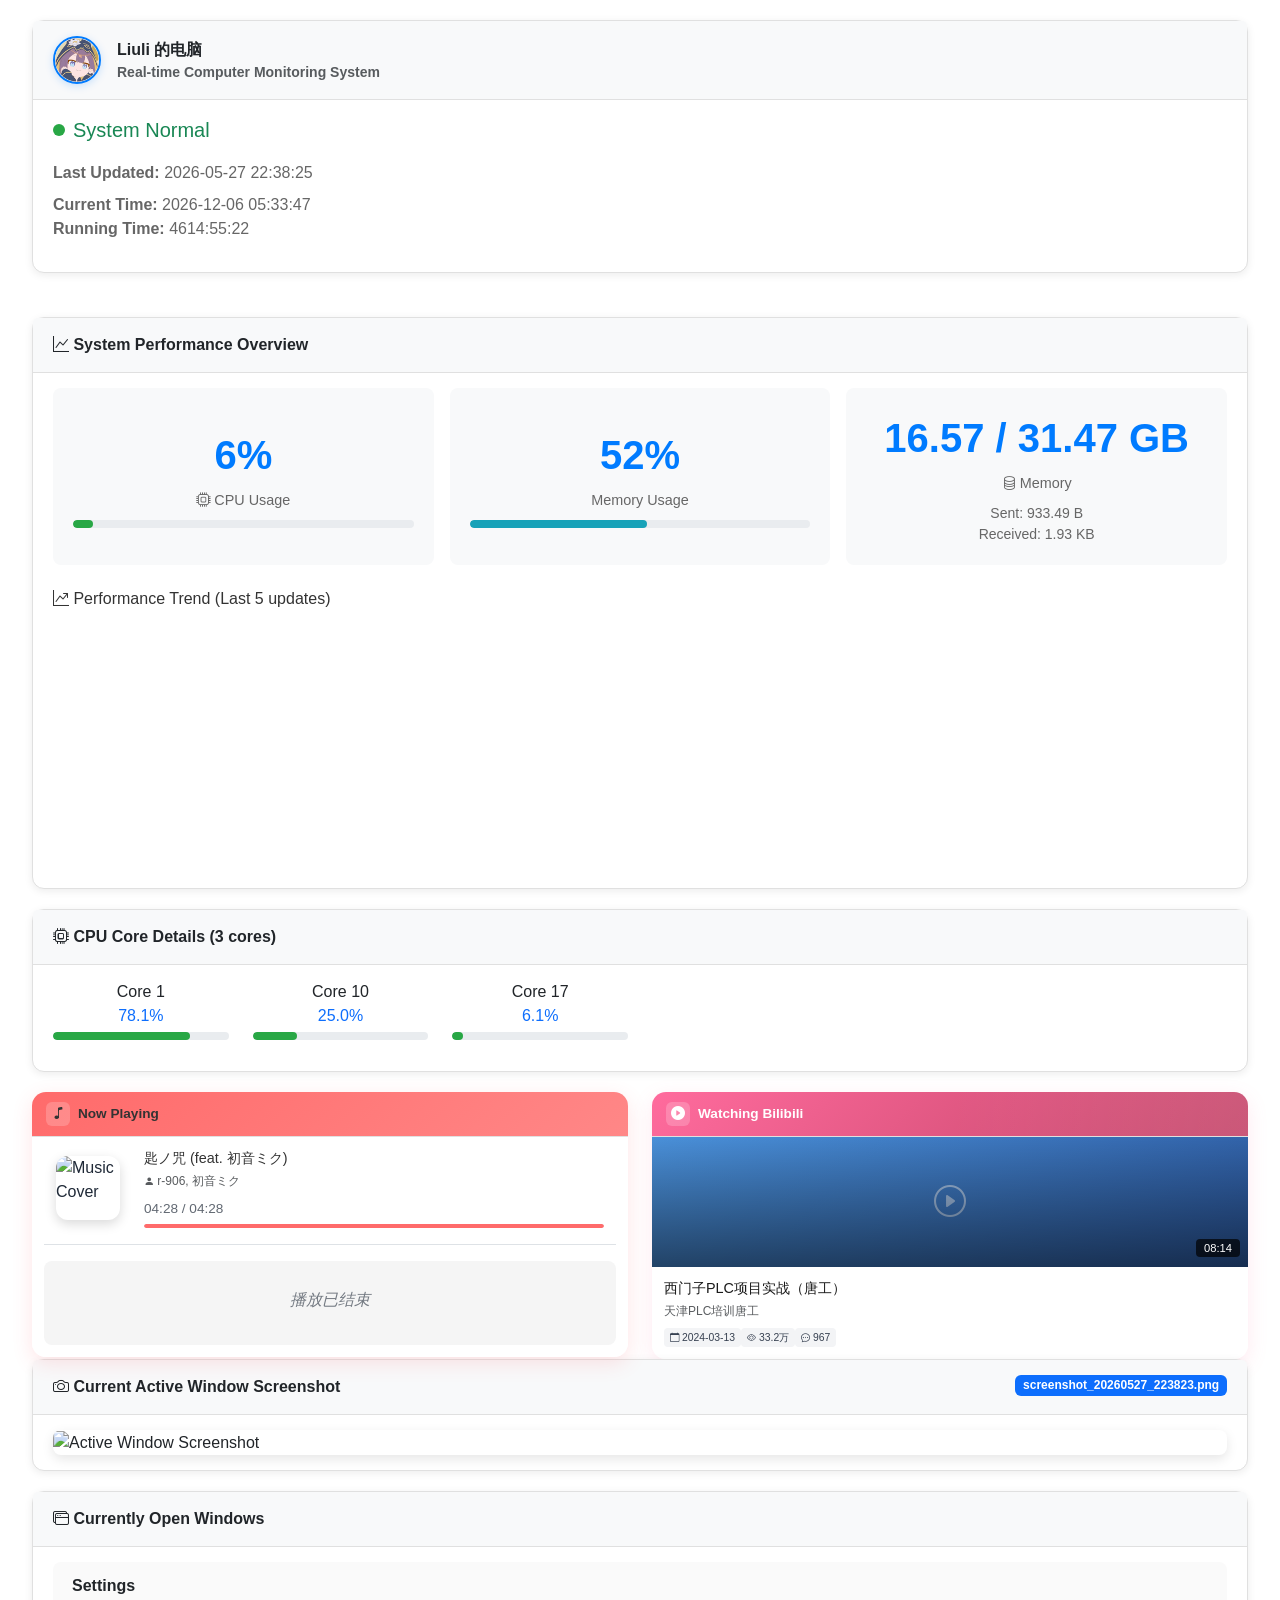
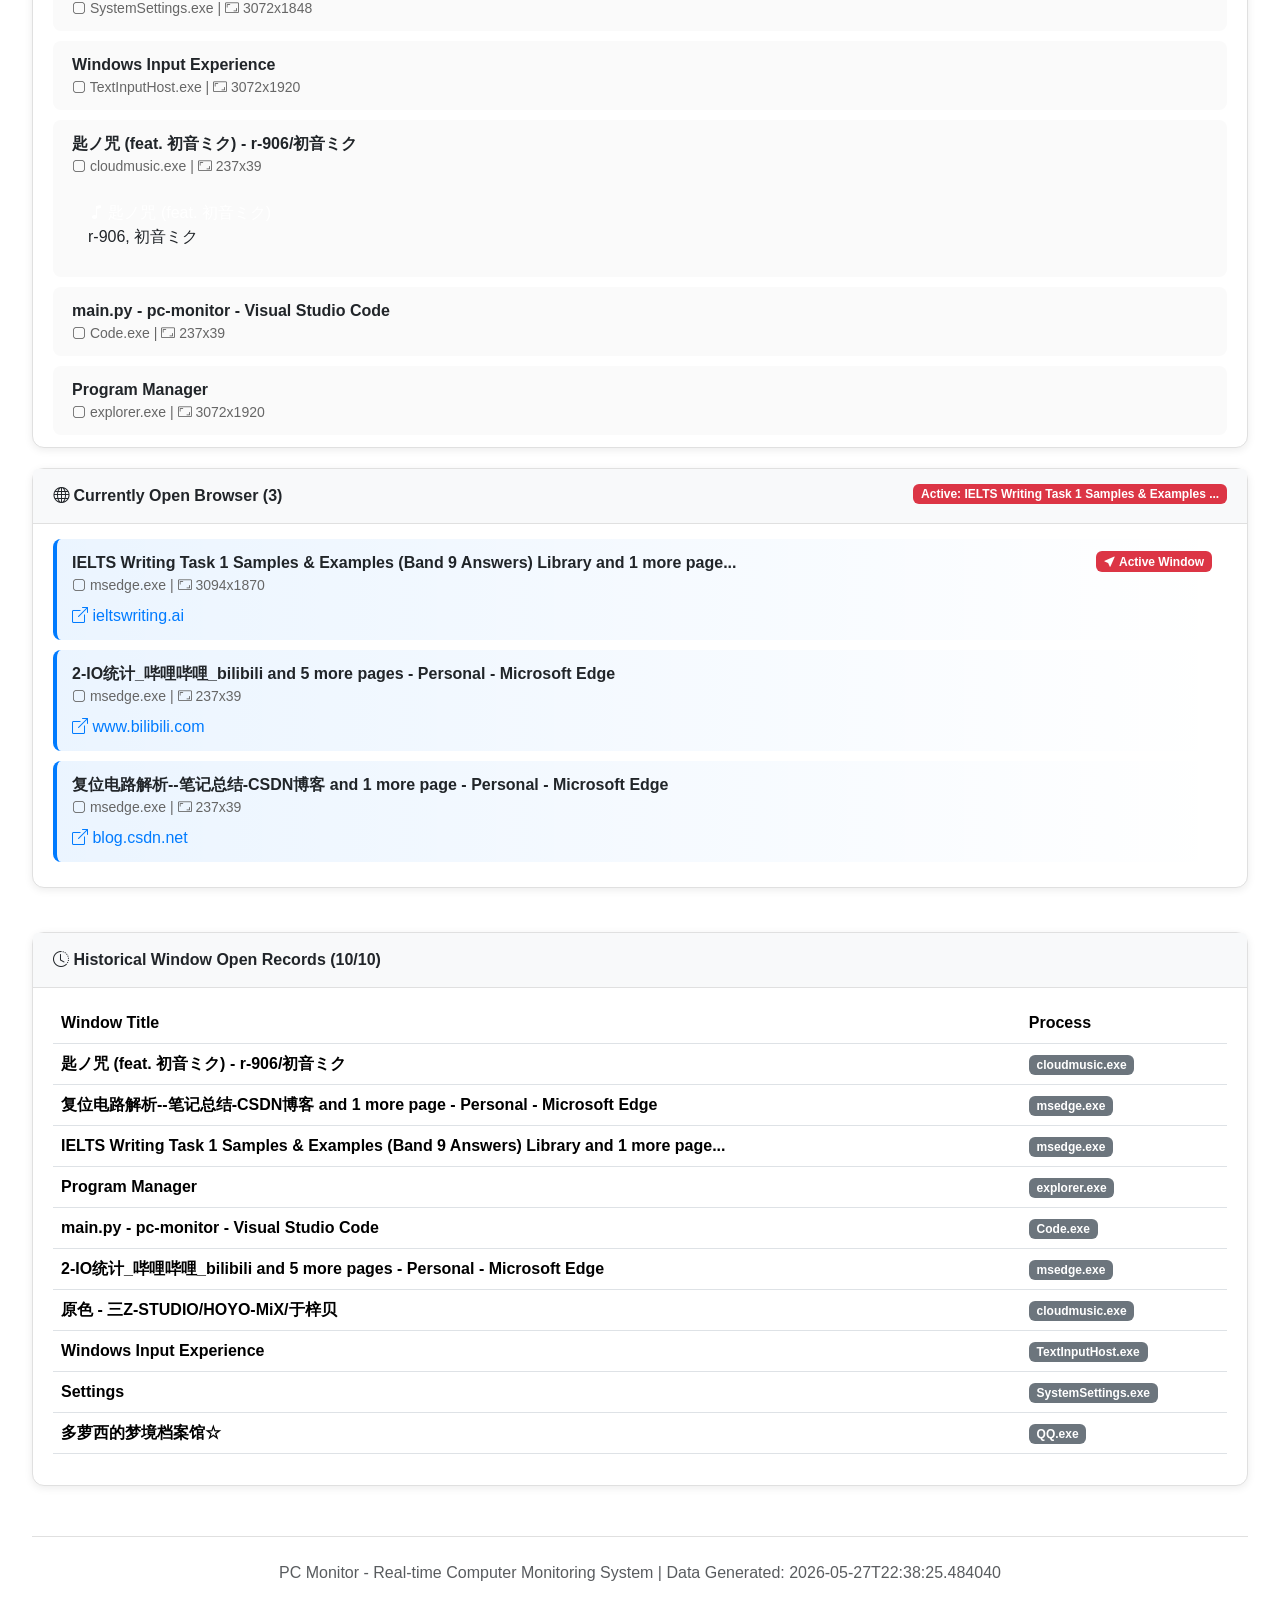
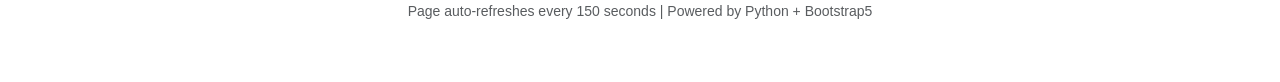
==== commit 15de9c40: "Auto update: 2026-05-27 22:38:44" ====
--- a/index.html
+++ b/index.html
@@ -427,7 +427,7 @@
                             <span id="statusText" class="fs-5 status-text"></span>
                         </div>
                         <div class="text-muted-custom mb-2">
-                            <strong>Last Updated:</strong> <span id="lastUpdatedDisplay" class="last-updated-display">2026-05-27 22:35:42</span>
+                            <strong>Last Updated:</strong> <span id="lastUpdatedDisplay" class="last-updated-display">2026-05-27 22:38:25</span>
                         </div>
                         <div class="text-muted-custom">
                             <strong>Current Time:</strong> <span id="currentTimeDisplay" class="current-time-display"></span>
@@ -451,29 +451,29 @@
                         <div class="row g-3">
                             <div class="col">
                                 <div class="stats-card h-100">
-                                    <div class="stats-number">2%</div>
+                                    <div class="stats-number">6%</div>
                                     <div class="stats-label"><i class="bi bi-cpu"></i> CPU Usage</div>
                                     <div class="progress-bar-custom mt-2">
-                                        <div class="progress-fill progress-cpu" data-width="2%"></div>
+                                        <div class="progress-fill progress-cpu" data-width="6%"></div>
                                     </div>
                                 </div>
                             </div>
                             <div class="col">
                                 <div class="stats-card h-100">
-                                    <div class="stats-number">54%</div>
+                                    <div class="stats-number">52%</div>
                                     <div class="stats-label"><i class="bi bi-memory-stick"></i> Memory Usage</div>
                                     <div class="progress-bar-custom mt-2">
-                                        <div class="progress-fill progress-memory" data-width="54%"></div>
+                                        <div class="progress-fill progress-memory" data-width="52%"></div>
                                     </div>
                                 </div>
                             </div>
                             <div class="col">
                                 <div class="stats-card h-100">
-                                    <div class="stats-number">16.98 / 31.47 GB</div>
+                                    <div class="stats-number">16.57 / 31.47 GB</div>
                                     <div class="stats-label"><i class="bi bi-database"></i> Memory</div>
                                     <div class="text-muted-custom small mt-2">
-                                        Sent: 928.4 B<br>
-                                        Received: 1.92 KB
+                                        Sent: 933.49 B<br>
+                                        Received: 1.93 KB
                                     </div>
                                 </div>
                             </div>
@@ -498,27 +498,37 @@
             <div class="col-12">
                 <div class="card">
                     <div class="card-header">
-                        <i class="bi bi-cpu"></i> CPU Core Details (2 cores)
+                        <i class="bi bi-cpu"></i> CPU Core Details (3 cores)
                     </div>
                     <div class="card-body">
                         <div class="row">
                             
                             <div class="col-md-2 col-sm-3 mb-3">
                                 <div class="text-center">
-                                    <div class="font-weight-bold">Core 12</div>
-                                    <div class="text-primary font-size-lg">12.5%</div>
+                                    <div class="font-weight-bold">Core 1</div>
+                                    <div class="text-primary font-size-lg">78.1%</div>
                                     <div class="progress-bar-custom mt-1">
-                                        <div class="progress-fill progress-cpu" data-width="12.5%"></div>
+                                        <div class="progress-fill progress-cpu" data-width="78.1%"></div>
                                     </div>
                                 </div>
                             </div>
                             
                             <div class="col-md-2 col-sm-3 mb-3">
                                 <div class="text-center">
-                                    <div class="font-weight-bold">Core 14</div>
-                                    <div class="text-primary font-size-lg">29.4%</div>
+                                    <div class="font-weight-bold">Core 10</div>
+                                    <div class="text-primary font-size-lg">25.0%</div>
                                     <div class="progress-bar-custom mt-1">
-                                        <div class="progress-fill progress-cpu" data-width="29.4%"></div>
+                                        <div class="progress-fill progress-cpu" data-width="25.0%"></div>
+                                    </div>
+                                </div>
+                            </div>
+                            
+                            <div class="col-md-2 col-sm-3 mb-3">
+                                <div class="text-center">
+                                    <div class="font-weight-bold">Core 17</div>
+                                    <div class="text-primary font-size-lg">6.1%</div>
+                                    <div class="progress-bar-custom mt-1">
+                                        <div class="progress-fill progress-cpu" data-width="6.1%"></div>
                                     </div>
                                 </div>
                             </div>
@@ -560,7 +570,7 @@
                                     <div class="col-auto" style="padding: 10;">
                                         
                                         <div id="music-cover-1" class="music-cover music-spin" style="width: 64px; height: 64px; border-radius: 12px; overflow: hidden; box-shadow: 0 4px 12px rgba(0,0,0,0.15);">
-                                            <img src="https://p2.music.126.net/R1GHftOXkMgB7vQ_vCNsGQ==/109951170514009059.jpg" alt="Music Cover" class="w-100 h-100" style="object-fit: cover;">
+                                            <img src="https://p1.music.126.net/R1GHftOXkMgB7vQ_vCNsGQ==/109951170514009059.jpg" alt="Music Cover" class="w-100 h-100" style="object-fit: cover;">
                                         </div>
                                         
                                     </div>
@@ -686,13 +696,11 @@
                 <div class="card">
                     <div class="card-header">
                         <i class="bi bi-camera"></i> Current Active Window Screenshot
+                        <span class="badge bg-primary float-end">screenshot_20260527_223823.png</span>
                     </div>
                     <div class="card-body">
-                        <div class="text-center py-8">
-                            <i class="bi bi-eye-slash" style="font-size: 48px; color: #6c757d; margin-bottom: 16px;"></i>
-                            <p class="text-muted" style="font-size: 1.1em;">
-                                窗口已设置隐私保护，跳过截图
-                            </p>
+                        <div class="screenshot-container">
+                            <img src="https://hk.gh-proxy.org/https://github.com/llmic/pc-monitor/blob/master/screenshots/screenshot_20260527_223823.png?raw=true" alt="Active Window Screenshot" class="img-fluid lazy-load-image" data-src="https://hk.gh-proxy.org/https://github.com/llmic/pc-monitor/blob/master/screenshots/screenshot_20260527_223823.png?raw=true">
                         </div>
                     </div>
                 </div>
@@ -707,26 +715,8 @@
                     <div class="card-header">
                         <i class="bi bi-window-stack"></i> Currently Open Windows
                         
-                        <span class="badge bg-danger float-end">Active: 多萝西的梦境档案馆☆</span>
-                        
                     </div>
                     <div class="card-body scroll-container">
-                        
-                        <div class="window-item window-active">
-                            <div class="d-flex justify-content-between align-items-start">
-                                <div class="flex-grow-1">
-                                    <strong>多萝西的梦境档案馆☆</strong>
-                                    <div class="text-muted-custom small">
-                                        <i class="bi bi-app"></i> QQ.exe |
-                                        <i class="bi bi-aspect-ratio"></i> 1278x1386
-                                    </div>
-                                    
-                                </div>
-                                
-                                <span class="badge bg-danger ms-2"><i class="bi bi-cursor-fill"></i> Active Window</span>
-                                
-                            </div>
-                        </div>
                         
                         <div class="window-item window-normal">
                             <div class="d-flex justify-content-between align-items-start">
@@ -818,10 +808,12 @@
                     <div class="card-header">
                         <i class="bi bi-globe"></i> Currently Open Browser (3)
                         
+                        <span class="badge bg-danger float-end">Active: IELTS Writing Task 1 Samples & Examples ...</span>
+                        
                     </div>
                     <div class="card-body scroll-container">
                         
-                        <div class="window-item window-normal browser-card">
+                        <div class="window-item window-active browser-card">
                             <div class="d-flex justify-content-between align-items-start">
                                 <div class="flex-grow-1">
                                     <strong>IELTS Writing Task 1 Samples & Examples (Band 9 Answers) Library and 1 more page...</strong>
@@ -839,6 +831,8 @@
                                     </div>
                                     
                                 </div>
+                                
+                                <span class="badge bg-danger ms-2"><i class="bi bi-cursor-fill"></i> Active Window</span>
                                 
                             </div>
                         </div>
@@ -1009,7 +1003,7 @@
         </div>
 
         <footer class="text-center text-muted py-4">
-            <p>PC Monitor - Real-time Computer Monitoring System | Data Generated: 2026-05-27T22:35:42.482662</p>
+            <p>PC Monitor - Real-time Computer Monitoring System | Data Generated: 2026-05-27T22:38:25.484040</p>
             <p class="small">Page auto-refreshes every 150 seconds | Powered by Python + Bootstrap5</p>
         </footer>
     </div>
@@ -1019,13 +1013,13 @@
     <script>
         // 全局数据变量（由后端生成）
         window.PCMONITOR_DATA = {
-            timestamp: '2026-05-27T22:35:42.482662',
+            timestamp: '2026-05-27T22:38:25.484040',
             startTime: '2026-05-27T21:53:58.385910',
             bilibiliCoverCache: {"BV1Tj421f7ng": "screenshots\\BV1Tj421f7ng.jpg"},
             hasMusic: true,
-            metricsHistory: [{"cpu": 7.811111111111111, "memory": 56.8}, {"cpu": 8.955555555555556, "memory": 54.0}, {"cpu": 2.861111111111111, "memory": 54.5}, {"cpu": 3.644444444444444, "memory": 53.2}, {"cpu": 2.3277777777777775, "memory": 54.0}],
-            cpuPercent: 2,
-            memoryPercent: 54,
+            metricsHistory: [{"cpu": 8.955555555555556, "memory": 54.0}, {"cpu": 2.861111111111111, "memory": 54.5}, {"cpu": 3.644444444444444, "memory": 53.2}, {"cpu": 2.3277777777777775, "memory": 54.0}, {"cpu": 6.066666666666666, "memory": 52.7}],
+            cpuPercent: 6,
+            memoryPercent: 52,
             musicData: {
                 currentSeconds: 0,
                 totalSeconds: 268.746,
@@ -1035,7 +1029,7 @@
                 songName: "\u5319\u30ce\u5492 (feat. \u521d\u97f3\u30df\u30af)",
                 artistName: "r-906, \u521d\u97f3\u30df\u30af"
             },
-            maxUsage: 66
+            maxUsage: 64
         };
     </script>
     <script>
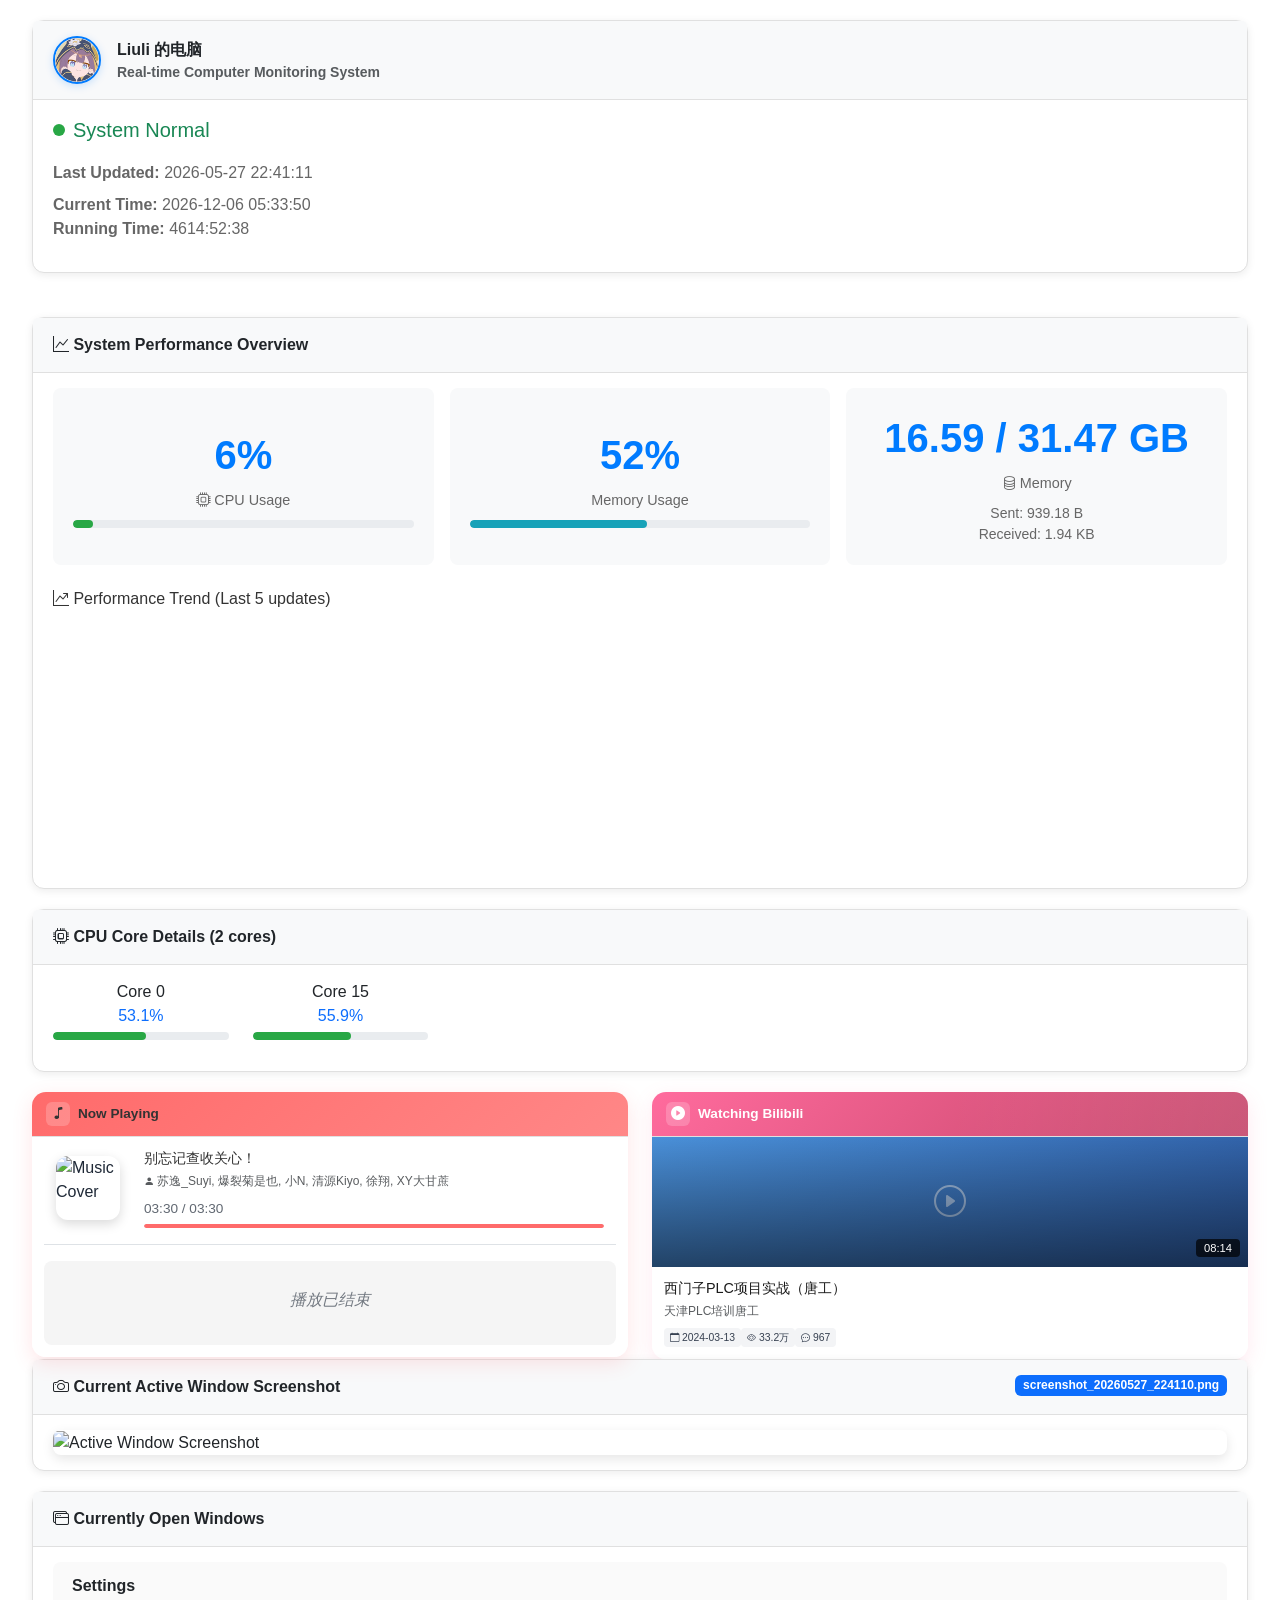
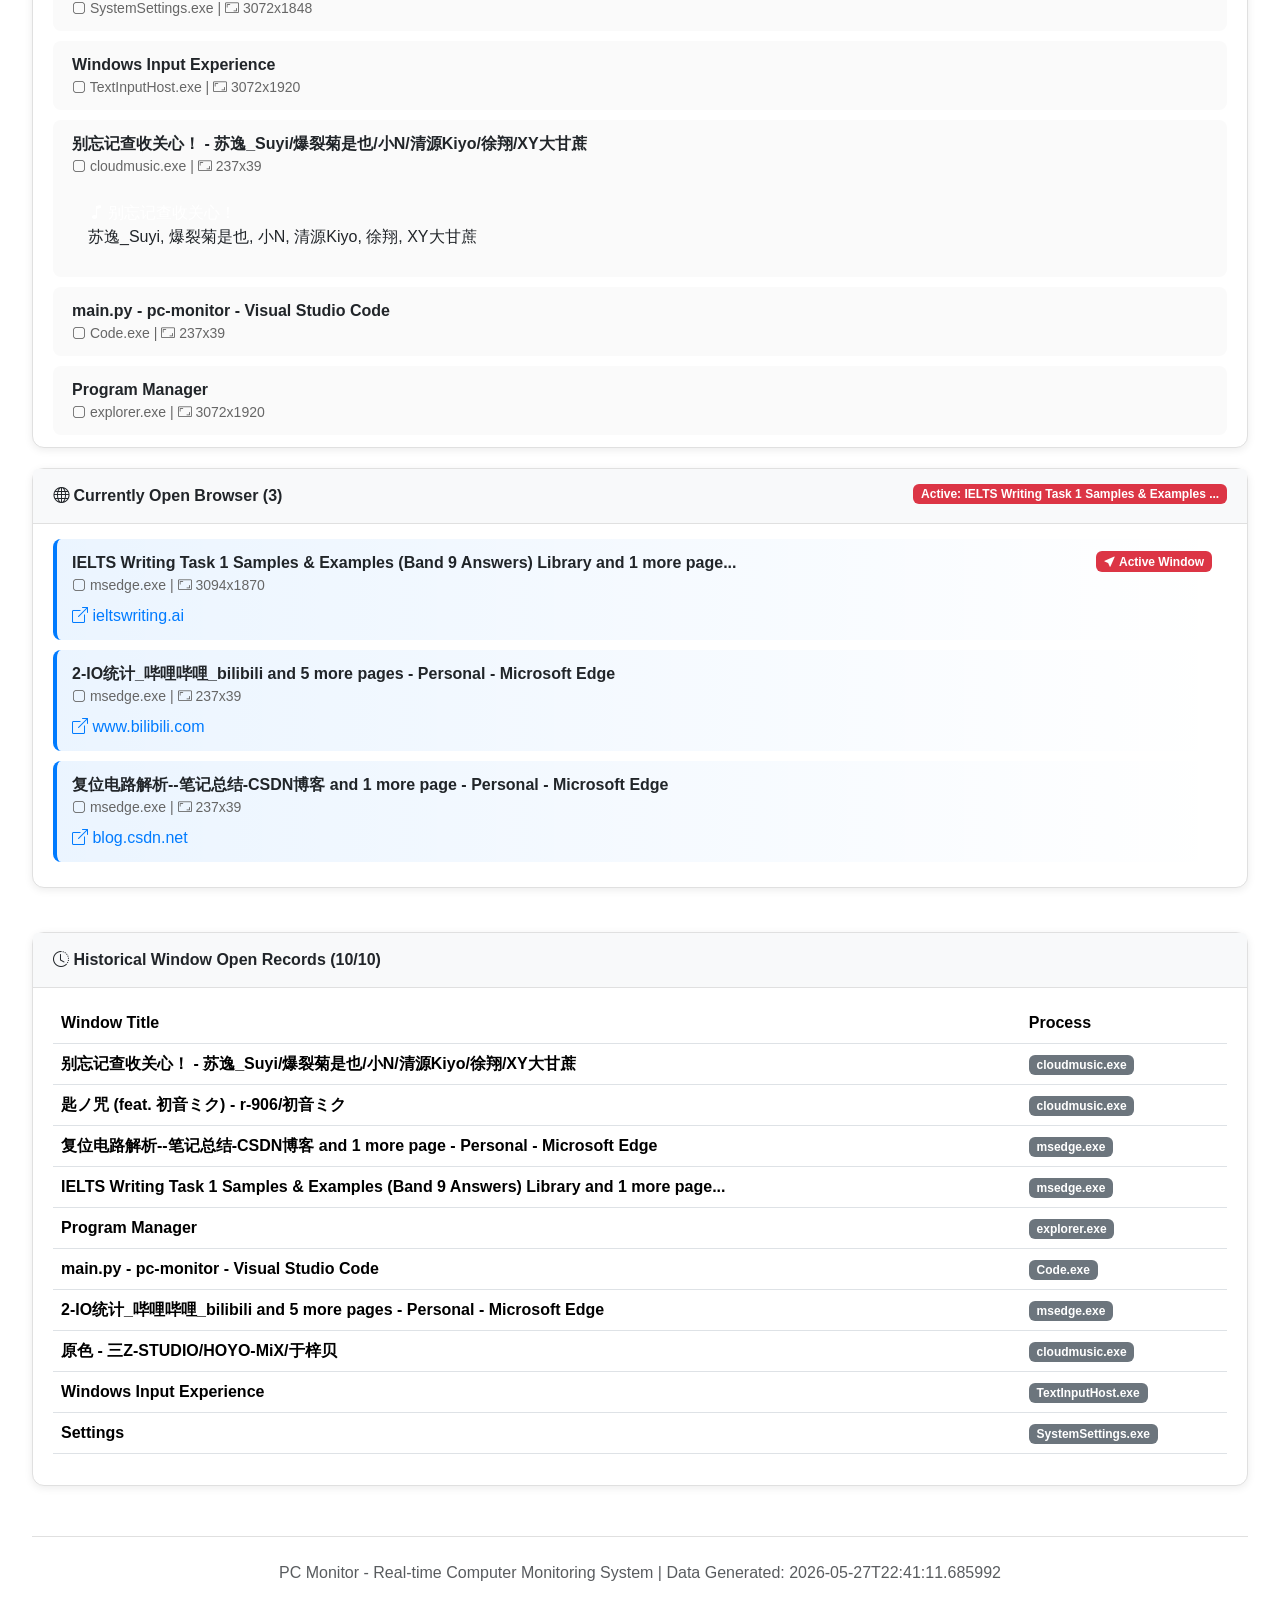
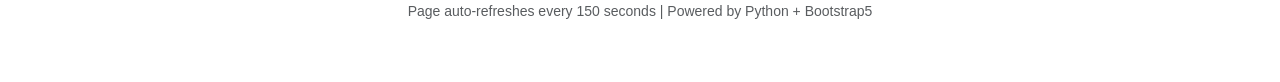
==== commit b72c0e11: "Auto update: 2026-05-27 22:41:19" ====
--- a/index.html
+++ b/index.html
@@ -427,7 +427,7 @@
                             <span id="statusText" class="fs-5 status-text"></span>
                         </div>
                         <div class="text-muted-custom mb-2">
-                            <strong>Last Updated:</strong> <span id="lastUpdatedDisplay" class="last-updated-display">2026-05-27 22:38:25</span>
+                            <strong>Last Updated:</strong> <span id="lastUpdatedDisplay" class="last-updated-display">2026-05-27 22:41:11</span>
                         </div>
                         <div class="text-muted-custom">
                             <strong>Current Time:</strong> <span id="currentTimeDisplay" class="current-time-display"></span>
@@ -469,11 +469,11 @@
                             </div>
                             <div class="col">
                                 <div class="stats-card h-100">
-                                    <div class="stats-number">16.57 / 31.47 GB</div>
+                                    <div class="stats-number">16.59 / 31.47 GB</div>
                                     <div class="stats-label"><i class="bi bi-database"></i> Memory</div>
                                     <div class="text-muted-custom small mt-2">
-                                        Sent: 933.49 B<br>
-                                        Received: 1.93 KB
+                                        Sent: 939.18 B<br>
+                                        Received: 1.94 KB
                                     </div>
                                 </div>
                             </div>
@@ -498,37 +498,27 @@
             <div class="col-12">
                 <div class="card">
                     <div class="card-header">
-                        <i class="bi bi-cpu"></i> CPU Core Details (3 cores)
+                        <i class="bi bi-cpu"></i> CPU Core Details (2 cores)
                     </div>
                     <div class="card-body">
                         <div class="row">
                             
                             <div class="col-md-2 col-sm-3 mb-3">
                                 <div class="text-center">
-                                    <div class="font-weight-bold">Core 1</div>
-                                    <div class="text-primary font-size-lg">78.1%</div>
+                                    <div class="font-weight-bold">Core 0</div>
+                                    <div class="text-primary font-size-lg">53.1%</div>
                                     <div class="progress-bar-custom mt-1">
-                                        <div class="progress-fill progress-cpu" data-width="78.1%"></div>
+                                        <div class="progress-fill progress-cpu" data-width="53.1%"></div>
                                     </div>
                                 </div>
                             </div>
                             
                             <div class="col-md-2 col-sm-3 mb-3">
                                 <div class="text-center">
-                                    <div class="font-weight-bold">Core 10</div>
-                                    <div class="text-primary font-size-lg">25.0%</div>
+                                    <div class="font-weight-bold">Core 15</div>
+                                    <div class="text-primary font-size-lg">55.9%</div>
                                     <div class="progress-bar-custom mt-1">
-                                        <div class="progress-fill progress-cpu" data-width="25.0%"></div>
-                                    </div>
-                                </div>
-                            </div>
-                            
-                            <div class="col-md-2 col-sm-3 mb-3">
-                                <div class="text-center">
-                                    <div class="font-weight-bold">Core 17</div>
-                                    <div class="text-primary font-size-lg">6.1%</div>
-                                    <div class="progress-bar-custom mt-1">
-                                        <div class="progress-fill progress-cpu" data-width="6.1%"></div>
+                                        <div class="progress-fill progress-cpu" data-width="55.9%"></div>
                                     </div>
                                 </div>
                             </div>
@@ -549,7 +539,7 @@
             <div class="d-flex gap-4 align-items-start justify-content-start" style="width: 100%; margin: 0; padding: 0;">
                 
                 <div style="flex: 1; min-width: 300px; margin: 0; padding: 0;">
-                    <a href="https://music.163.com/#/song?id=2678245971" target="_blank" rel="noopener noreferrer" style="text-decoration: none;">
+                    <a href="https://music.163.com/#/song?id=2712211796" target="_blank" rel="noopener noreferrer" style="text-decoration: none;">
                         <div class="card music-card" style="cursor: pointer; border-radius: 14px; overflow: hidden; border: none; box-shadow: 0 6px 20px rgba(255, 71, 87, 0.15); transition: transform 0.3s ease, box-shadow 0.3s ease; margin: 0;" onmouseover="this.style.transform='translateY(-4px)'; this.style.boxShadow='0 10px 30px rgba(255, 71, 87, 0.25)';" onmouseout="this.style.transform='translateY(0)'; this.style.boxShadow='0 6px 20px rgba(255, 71, 87, 0.15)';">
                             <!-- 头部 -->
                             <div class="card-header music-card-header" data-bg-color="#ffffff" style="margin: 0;">
@@ -570,22 +560,22 @@
                                     <div class="col-auto" style="padding: 10;">
                                         
                                         <div id="music-cover-1" class="music-cover music-spin" style="width: 64px; height: 64px; border-radius: 12px; overflow: hidden; box-shadow: 0 4px 12px rgba(0,0,0,0.15);">
-                                            <img src="https://p1.music.126.net/R1GHftOXkMgB7vQ_vCNsGQ==/109951170514009059.jpg" alt="Music Cover" class="w-100 h-100" style="object-fit: cover;">
+                                            <img src="https://p1.music.126.net/Dz1JE4FHxZIwmuM4IrbXFw==/109951171263601570.jpg" alt="Music Cover" class="w-100 h-100" style="object-fit: cover;">
                                         </div>
                                         
                                     </div>
                                     <!-- 信息 -->
                                     <div class="col" style="padding-left: 12px;">
                                         <h5 class="font-weight-bold mb-1" style="line-height: 1.3; font-size: 0.9rem; margin: 0;">
-                                            匙ノ咒 (feat. 初音ミク)
+                                            别忘记查收关心！
                                         </h5>
                                         <p class="text-muted mb-0" style="font-size: 0.75rem; margin: 0;">
-                                            <i class="bi bi-person-fill" style="font-size: 10px;"></i> r-906, 初音ミク
+                                            <i class="bi bi-person-fill" style="font-size: 10px;"></i> 苏逸_Suyi, 爆裂菊是也, 小N, 清源Kiyo, 徐翔, XY大甘蔗
                                         </p>
                                         
                                         <div id="music-playback-time-container-1" class="music-playback-time-container" style="margin-top: 6px;">
                                             <span id="music-playback-time-1" class="music-playback-time" style="font-size: 0.85rem; opacity: 0.7;">
-                                                00:00 / 04:28
+                                                00:00 / 03:30
                                             </span>
                                             <!-- 新增进度条（数学计算进度） -->
                                             <div class="progress-bar-custom mt-1" style="height: 4px;">
@@ -696,11 +686,11 @@
                 <div class="card">
                     <div class="card-header">
                         <i class="bi bi-camera"></i> Current Active Window Screenshot
-                        <span class="badge bg-primary float-end">screenshot_20260527_223823.png</span>
+                        <span class="badge bg-primary float-end">screenshot_20260527_224110.png</span>
                     </div>
                     <div class="card-body">
                         <div class="screenshot-container">
-                            <img src="https://hk.gh-proxy.org/https://github.com/llmic/pc-monitor/blob/master/screenshots/screenshot_20260527_223823.png?raw=true" alt="Active Window Screenshot" class="img-fluid lazy-load-image" data-src="https://hk.gh-proxy.org/https://github.com/llmic/pc-monitor/blob/master/screenshots/screenshot_20260527_223823.png?raw=true">
+                            <img src="https://hk.gh-proxy.org/https://github.com/llmic/pc-monitor/blob/master/screenshots/screenshot_20260527_224110.png?raw=true" alt="Active Window Screenshot" class="img-fluid lazy-load-image" data-src="https://hk.gh-proxy.org/https://github.com/llmic/pc-monitor/blob/master/screenshots/screenshot_20260527_224110.png?raw=true">
                         </div>
                     </div>
                 </div>
@@ -749,7 +739,7 @@
                         <div class="window-item window-normal">
                             <div class="d-flex justify-content-between align-items-start">
                                 <div class="flex-grow-1">
-                                    <strong>匙ノ咒 (feat. 初音ミク) - r-906/初音ミク</strong>
+                                    <strong>别忘记查收关心！ - 苏逸_Suyi/爆裂菊是也/小N/清源Kiyo/徐翔/XY大甘蔗</strong>
                                     <div class="text-muted-custom small">
                                         <i class="bi bi-app"></i> cloudmusic.exe |
                                         <i class="bi bi-aspect-ratio"></i> 237x39
@@ -757,9 +747,9 @@
                                     
                                     <div class="mt-2 bg-gradient-to-r from-red-500 to-purple-500 p-3 rounded-lg">
                                         <div class="text-white font-bold">
-                                            <i class="bi bi-music-note"></i> 匙ノ咒 (feat. 初音ミク)
+                                            <i class="bi bi-music-note"></i> 别忘记查收关心！
                                         </div>
-                                        <div class="text-white-80 text-sm">r-906, 初音ミク</div>
+                                        <div class="text-white-80 text-sm">苏逸_Suyi, 爆裂菊是也, 小N, 清源Kiyo, 徐翔, XY大甘蔗</div>
                                     </div>
                                     
                                 </div>
@@ -906,6 +896,15 @@
                                     
                                     <tr>
                                         <td>
+                                            <strong>别忘记查收关心！ - 苏逸_Suyi/爆裂菊是也/小N/清源Kiyo/徐翔/XY大甘蔗</strong>
+                                        </td>
+                                        <td>
+                                            <span class="badge bg-secondary">cloudmusic.exe</span>
+                                        </td>
+                                    </tr>
+                                    
+                                    <tr>
+                                        <td>
                                             <strong>匙ノ咒 (feat. 初音ミク) - r-906/初音ミク</strong>
                                         </td>
                                         <td>
@@ -985,15 +984,6 @@
                                         </td>
                                     </tr>
                                     
-                                    <tr>
-                                        <td>
-                                            <strong>多萝西的梦境档案馆☆</strong>
-                                        </td>
-                                        <td>
-                                            <span class="badge bg-secondary">QQ.exe</span>
-                                        </td>
-                                    </tr>
-                                    
                                 </tbody>
                             </table>
                         </div>
@@ -1003,7 +993,7 @@
         </div>
 
         <footer class="text-center text-muted py-4">
-            <p>PC Monitor - Real-time Computer Monitoring System | Data Generated: 2026-05-27T22:38:25.484040</p>
+            <p>PC Monitor - Real-time Computer Monitoring System | Data Generated: 2026-05-27T22:41:11.685992</p>
             <p class="small">Page auto-refreshes every 150 seconds | Powered by Python + Bootstrap5</p>
         </footer>
     </div>
@@ -1013,21 +1003,21 @@
     <script>
         // 全局数据变量（由后端生成）
         window.PCMONITOR_DATA = {
-            timestamp: '2026-05-27T22:38:25.484040',
+            timestamp: '2026-05-27T22:41:11.685992',
             startTime: '2026-05-27T21:53:58.385910',
             bilibiliCoverCache: {"BV1Tj421f7ng": "screenshots\\BV1Tj421f7ng.jpg"},
             hasMusic: true,
-            metricsHistory: [{"cpu": 8.955555555555556, "memory": 54.0}, {"cpu": 2.861111111111111, "memory": 54.5}, {"cpu": 3.644444444444444, "memory": 53.2}, {"cpu": 2.3277777777777775, "memory": 54.0}, {"cpu": 6.066666666666666, "memory": 52.7}],
+            metricsHistory: [{"cpu": 2.861111111111111, "memory": 54.5}, {"cpu": 3.644444444444444, "memory": 53.2}, {"cpu": 2.3277777777777775, "memory": 54.0}, {"cpu": 6.066666666666666, "memory": 52.7}, {"cpu": 6.055555555555555, "memory": 52.7}],
             cpuPercent: 6,
             memoryPercent: 52,
             musicData: {
                 currentSeconds: 0,
-                totalSeconds: 268.746,
+                totalSeconds: 210.782,
                 songEnded: false,
-                parsedLyrics: [{"text": "\u4f5c\u8bcd : r-906", "time": 0.0, "translation": null}, {"text": "\u4f5c\u66f2 : r-906", "time": 1.0, "translation": null}, {"text": "\u7f16\u66f2 : r-906", "time": 2.0, "translation": null}, {"text": "\u5236\u4f5c\u4eba : r-906", "time": 3.0, "translation": null}, {"text": "\u3068\u3042\u308b\u8857\u5916\u308c", "time": 33.578, "translation": "\u5750\u843d\u5728\u504f\u50fb\u90ca\u5916\u7684"}, {"text": "\u6d77\u8fba\u306e\u304a\u90b8\u3067", "time": 36.009, "translation": "\u6d77\u8fb9\u5b85\u90b8\u4e4b\u7554"}, {"text": "\u70cf\u304c\u308f\u3089\u3063\u3066\u3044\u307e\u3057\u305f", "time": 38.462, "translation": "\u9e26\u58f0\u9e23\u557c \u4f3c\u7b11\u975e\u7b11"}, {"text": "\u308f\u3089\u3063\u3066\u3044\u307e\u3057\u305f", "time": 42.085, "translation": "\u4f3c\u7b11\u975e\u7b11"}, {"text": "\u305d\u308c\u306f\u7d42\u308f\u308a\u306e\u59cb\u307e\u308a", "time": 43.855, "translation": "\u7ec8\u5e55\u7684\u5e8f\u7ae0 \u5c31\u6b64\u62c9\u5f00\u5e37\u5e55"}, {"text": "\u8f9b\u304f\u3082\u6d41\u308c\u3066\u7740\u3044\u3066", "time": 46.819, "translation": "\u5386\u7ecf\u8270\u96be\u9669\u963b \u7ec8\u4e8e\u6f02\u6d41\u81f3\u6b64"}, {"text": "\u308f\u305f\u3057\u3082\u308f\u3089\u3063\u3066\u3044\u307e\u3057\u305f", "time": 49.498, "translation": "\u6211\u7684\u5634\u89d2\u4e5f\u4e0d\u7981\u6d6e\u73b0\u4e00\u62b9\u7b11\u610f"}, {"text": "\u3068\u601d\u3063\u3066\u3044\u307e\u3057\u305f", "time": 53.491, "translation": "\u5174\u8bb8\u662f\u6709\u7b11\u610f\u7684\u5427"}, {"text": "\u30b0\u30e9\u30b9\u3092\u3072\u3068\u3064\u5272\u3063\u3066\u3057\u307e\u3048\u3070", "time": 55.663, "translation": "\u4f60\u82e5\u6253\u788e\u4e00\u53ea\u73bb\u7483\u676f"}, {"text": "\u304a\u307e\u3058\u306a\u3044\u3092\u3072\u3068\u5319", "time": 62.408, "translation": "\u4fbf\u4e88\u4f60\u4e00\u5319\u9b54\u5492"}, {"text": "\u306a\u304b\u3063\u305f\u3053\u3068\u306b\u3057\u306a\u3044\u3067", "time": 66.549, "translation": "\u4e0d\u8981\u62b9\u53bb\u8fd9\u4e00\u5207"}, {"text": "\u7d05\u3044\u9aea\u306e\u3042\u306a\u305f\u306e\u624b", "time": 69.812, "translation": "\u6ee1\u5934\u7ea2\u53d1\u7684\u4f60"}, {"text": "\u68b3\u304b\u3057\u305f\u6708\u306e\u5f71", "time": 71.983, "translation": "\u624b\u4e2d\u8f7b\u68b3\u6708\u5f71"}, {"text": "\u8569\u3051\u3066\u3044\u304f\u624b\u811a\u3092", "time": 75.23, "translation": "\u624b\u8db3\u4ea6\u662f\u968f\u4e4b\u8ff7\u4e71"}, {"text": "\u9727\u306e\u7b1b\u3068\u555c\u308a\u6ce3\u304d", "time": 78.148, "translation": "\u96fe\u4e2d\u7b1b\u58f0\u8f7b\u8d77 \u53c8\u542c\u62bd\u564e\u8f7b\u6ce3"}, {"text": "\u7815\u3051\u308b\u6ce2", "time": 80.729, "translation": "\u6d6a\u6d9b\u7834\u788e"}, {"text": "\u8033\u3092\u585e\u3044\u3060\u3089", "time": 83.078, "translation": "\u6342\u4f4f\u53cc\u8033"}, {"text": "\u300c\u4eca\u65e5\u3082\u304a\u3084\u3059\u307f\u3088\u300d", "time": 84.851, "translation": "\u201c\u4eca\u591c \u4e5f\u795d\u4f60\u597d\u68a6\u201d"}, {"text": "\u300c\u3042\u3042\u3001\u306a\u3093\u3066\u53ef\u611b\u3089\u3057\u3044\u306e\u300d", "time": 90.08, "translation": "\u201c\u554a\u554a\u3001\u591a\u4e48\u53ef\u7231\u201d"}, {"text": "\u820c\u304c\u56de\u3089\u306a\u3044", "time": 103.711, "translation": "\u90a3\u53ea\u820c\u5934\u4e0d\u542c\u4f7f\u5524"}, {"text": "\u6b69\u3051\u3084\u3057\u306a\u3044", "time": 104.264, "translation": "\u90a3\u53cc\u811a\u4e5f\u65e0\u6cd5\u8fc8\u5f00"}, {"text": "\u624b\u3082\u63e1\u308c\u306a\u3044", "time": 105.242, "translation": "\u53cc\u624b\u4ea6\u662f\u65e0\u529b\u76f8\u63e1"}, {"text": "\u5875\u7bb1\u304b\u3089\u60b2\u9cf4", "time": 105.916, "translation": "\u60b2\u9e23\u81ea\u5783\u573e\u7bb1\u4e2d\u54cd\u8d77"}, {"text": "\u63d0\u71c8\u306b\u767e\u8db3", "time": 106.798, "translation": "\u8708\u86a3\u6302\u5728\u63d0\u706f\u4e4b\u4e0a"}, {"text": "\u305d\u3053\u306b\u3044\u308b\u306e\u8ab0", "time": 108.029, "translation": "\u662f\u8c01\u5728\u90a3\u91cc"}, {"text": "\u3084\u3081\u3066\u8a71\u3057\u304b\u3051\u306a\u3044\u3067", "time": 108.869, "translation": "\u4e0d\u8981\u5bf9\u6211\u8bf4\u51fa\u4efb\u4f55\u4e00\u4e2a\u5b57"}, {"text": "\u6765\u306a\u3044\u3067", "time": 110.002, "translation": "\u4e0d\u8981\u9760\u8fd1\u6211"}, {"text": "\u5acc\u3060\u5acc\u3060\u5acc\u3060\u5acc\u3060\u5acc\u3060\u5acc\u3060\u5acc\u3060\u5acc\u3060", "time": 110.451, "translation": "\u4e0d\u8981\u4e0d\u8981\u4e0d\u8981\u4e0d\u8981\u4e0d\u8981"}, {"text": "\u304a\u7559\u5b88\u306e\u9593", "time": 113.52, "translation": "\u8d81\u5b85\u90b8\u4e2d\u7a7a\u65e0\u4e00\u4eba"}, {"text": "\u3042\u306a\u305f\u304c\u5506\u3059\u304b\u3089", "time": 115.939, "translation": "\u4f60\u5411\u6211\u4f4e\u8bed"}, {"text": "\u4e8c\u968e\u306e\u79d8\u5bc6\u306e\u304a\u90e8\u5c4b", "time": 118.506, "translation": "\u8981\u6211\u8fdb\u5165\u4e8c\u697c\u7684\u79d8\u5bc6\u623f\u95f4"}, {"text": "\u3042\u3042\u3001\u304a\u751f\u618e\u69d8", "time": 120.697, "translation": "\u5509 \u771f\u662f\u4e0d\u5de7"}, {"text": "\u9375\u306f\u8981\u3089\u306a\u3044\u306e", "time": 124.239, "translation": "\u539f\u7adf\u65e0\u9700\u94a5\u5319"}, {"text": "\u3072\u3084\u308a\u3068\u91cd\u305f\u3044\u6249", "time": 126.89, "translation": "\u98a4\u6296\u7740\u63a8\u5f00\u539a\u91cd\u7684\u95e8\u6249"}, {"text": "\u3042\u306a\u305f\u304c\u5506\u3059\u304b\u3089", "time": 129.631, "translation": "\u4f60\u65e2\u5df2\u5bf9\u6211\u4f4e\u8bed"}, {"text": "\u3082\u3046\u5f8c\u306b\u306f\u623b\u308c\u306a\u3044\u308f", "time": 132.208, "translation": "\u90a3\u4fbf\u518d\u4e5f\u65e0\u6cd5\u56de\u5934"}, {"text": "\u307f\u3093\u306a\u304c\u898b\u4e0b\u308d\u3057\u3066\u3044\u305f", "time": 134.898, "translation": "\u53ea\u89c1\u4f17\u4eba\u5782\u9996\u4fef\u77b0"}, {"text": "\u30ca\u30ab\u30c3\u30bf\u30b3\u30c8\u30cb\u30ca\u30c3\u30bf\u30b3\u30c8\u30e2", "time": 136.968, "translation": "\u90a3\u88ab\u62b9\u53bb\u7684\u4e00\u5207"}, {"text": "\u30ca\u30ab\u30c3\u30bf\u30b3\u30c8\u30cb\u30ca\u30c3\u30c6\u30b7\u30de\u30a6", "time": 139.309, "translation": "\u4ea6\u5c06\u4ece\u6b64\u6c38\u8fdc\u6d88\u5931"}, {"text": "\u3053\u3053\u306b\u5c45\u3066\u306f\u3044\u3051\u306a\u3044\u308f", "time": 145.425, "translation": "\u6b64\u5904\u4e0d\u5b9c\u4e45\u7559"}, {"text": "\u306a\u304b\u3063\u305f\u3053\u3068\u306b\u3057\u306a\u3044\u3067", "time": 160.661, "translation": "\u8bf7\u4e0d\u8981\u62b9\u53bb\u8fd9\u4e00\u5207"}, {"text": "\u6ea2\u308c\u3093\u3070\u304b\u308a\u306e\u304a\u307e\u3058\u306a\u3044", "time": 163.234, "translation": "\u8fd9\u56db\u5904\u7686\u662f\u7684\u5492\u8bed"}, {"text": "\u3069\u3046\u304b\u6c17\u4ed8\u304b\u306a\u3044\u3067", "time": 165.77, "translation": "\u8fd8\u8bf7\u4f60\u89c6\u800c\u4e0d\u89c1"}, {"text": "\u75fa\u308c\u3066\u3044\u304f\u624b\u811a\u3092", "time": 168.928, "translation": "\u4efb\u624b\u811a\u9010\u6e10\u9ebb\u75f9"}, {"text": "\u306a\u304b\u3063\u305f\u3053\u3068\u306b\u3057\u306a\u3044\u3067", "time": 172.158, "translation": "\u8bf7\u4e0d\u8981\u62b9\u53bb\u8fd9\u4e00\u5207"}, {"text": "\u3069\u3046\u304b\u8d77\u304d\u3066\u6765\u306a\u3044\u3067", "time": 175.018, "translation": "\u8bf7\u4e0d\u8981\u6253\u7834\u90a3\u573a\u68a6"}, {"text": "\u304e\u3085\u3063\u3068\u8033\u3092\u585e\u3044\u3067", "time": 177.198, "translation": "\u7d27\u7d27\u6342\u4e0a\u4f60\u7684\u8033\u6735"}, {"text": "\u3088\u304b\u3063\u305f\u8d77\u304d\u3066\u6765\u306a\u3044\u306d", "time": 182.164, "translation": "\u5e78\u597d\u4f60\u4f9d\u7136\u5728\u68a6\u4e61\u4e2d"}, {"text": "\u70cf\u304c\u6b7b\u3093\u3060\u308f", "time": 186.269, "translation": "\u90a3\u53ea\u4e4c\u9e26\u5df2\u7136\u6b7b\u53bb"}, {"text": "\u632f\u308a\u5411\u3044\u3066\u3082\u72ec\u308a\u304d\u308a", "time": 187.848, "translation": "\u84e6\u7136\u56de\u9996 \u7adf\u53ea\u4e00\u4eba\u5f62\u5355\u5f71\u53ea"}, {"text": "\u3042\u306a\u305f\u304c\u5c45\u305f\u306f\u305a\u306a\u306e\u306b", "time": 191.537, "translation": "\u53ef\u6211\u672c\u5e94\u770b\u5230\u4f60\u7684\u8eab\u5f71"}, {"text": "\u75fa\u308c\u308b\u624b\u304c\u7b54\u3092\u6307\u3067\u5dee\u3057\u3066", "time": 193.864, "translation": "\u9ebb\u75f9\u7684\u6307\u5c16 \u6307\u5411\u7b54\u6848\u6240\u5728"}, {"text": "\u3042\u3042\uff01\u308f\u305f\u3057\u6c17\u4ed8\u3044\u3061\u3083\u3063\u305f", "time": 198.31, "translation": "\u554a\u554a\uff01\u6211\u7ec8\u4e8e\u660e\u767d\u4e86"}, {"text": "\u4eca\u9022\u3044\u306b\u3086\u304f\u308f", "time": 200.388, "translation": "\u6211\u73b0\u5728\u5c31\u6765\u4e0e\u4f60\u76f8\u4f1a"}, {"text": "\u3072\u3068\u5319\u306e\u304a\u307e\u3058\u306a\u3044\u3092", "time": 202.017, "translation": "\u8fd9\u4ec5\u6b64\u4e00\u5319\u7684\u5492\u8bed"}, {"text": "\u306a\u304b\u3063\u305f\u3053\u3068\u306b\u3057\u306a\u3044\u3067\uff01", "time": 204.152, "translation": "\u4e5f\u8bf7\u4f60\u4e0d\u8981\u62b9\u53bb"}, {"text": "\u3044\u3064\u3082\u306e\u69d8\u306b\u3042\u306a\u305f\u304c\u308f\u305f\u3057\u3092\u8d77\u3053\u3059", "time": 226.79, "translation": "\u4f60\u4e00\u5982\u5f80\u5e38\u822c \u5c06\u6211\u5524\u9192"}, {"text": "\u3042\u3042\u3001\u306a\u3093\u3066\u53ef\u611b\u3089\u3057\u3044\u306e", "time": 232.959, "translation": "\u554a\u554a\u3001\u591a\u4e48\u53ef\u7231"}],
-                rawLyrics: "[00:00.000] \u4f5c\u8bcd : r-906\n[00:01.000] \u4f5c\u66f2 : r-906\n[00:02.000] \u7f16\u66f2 : r-906\n[00:03.000] \u5236\u4f5c\u4eba : r-906\n[00:33.578] \u3068\u3042\u308b\u8857\u5916\u308c\n[00:36.009] \u6d77\u8fba\u306e\u304a\u90b8\u3067\n[00:38.462] \u70cf\u304c\u308f\u3089\u3063\u3066\u3044\u307e\u3057\u305f\n[00:42.085] \u308f\u3089\u3063\u3066\u3044\u307e\u3057\u305f\n[00:43.244]\n[00:43.855] \u305d\u308c\u306f\u7d42\u308f\u308a\u306e\u59cb\u307e\u308a\n[00:46.007]\n[00:46.819] \u8f9b\u304f\u3082\u6d41\u308c\u3066\u7740\u3044\u3066\n[00:49.498] \u308f\u305f\u3057\u3082\u308f\u3089\u3063\u3066\u3044\u307e\u3057\u305f\n[00:51.998]\n[00:53.491] \u3068\u601d\u3063\u3066\u3044\u307e\u3057\u305f\n[00:54.814]\n[00:55.663] \u30b0\u30e9\u30b9\u3092\u3072\u3068\u3064\u5272\u3063\u3066\u3057\u307e\u3048\u3070\n[01:02.408] \u304a\u307e\u3058\u306a\u3044\u3092\u3072\u3068\u5319\n[01:05.063]\n[01:06.549] \u306a\u304b\u3063\u305f\u3053\u3068\u306b\u3057\u306a\u3044\u3067\n[01:09.812] \u7d05\u3044\u9aea\u306e\u3042\u306a\u305f\u306e\u624b\n[01:11.983] \u68b3\u304b\u3057\u305f\u6708\u306e\u5f71\n[01:15.230] \u8569\u3051\u3066\u3044\u304f\u624b\u811a\u3092\n[01:17.301]\n[01:18.148] \u9727\u306e\u7b1b\u3068\u555c\u308a\u6ce3\u304d\n[01:20.729] \u7815\u3051\u308b\u6ce2\n[01:23.078] \u8033\u3092\u585e\u3044\u3060\u3089\n[01:24.851] \u300c\u4eca\u65e5\u3082\u304a\u3084\u3059\u307f\u3088\u300d\n[01:26.705]\n[01:30.080] \u300c\u3042\u3042\u3001\u306a\u3093\u3066\u53ef\u611b\u3089\u3057\u3044\u306e\u300d\n[01:32.146]\n[01:43.711] \u820c\u304c\u56de\u3089\u306a\u3044\n[01:44.264] \u6b69\u3051\u3084\u3057\u306a\u3044\n[01:45.242] \u624b\u3082\u63e1\u308c\u306a\u3044\n[01:45.916] \u5875\u7bb1\u304b\u3089\u60b2\u9cf4\n[01:46.798] \u63d0\u71c8\u306b\u767e\u8db3\n[01:48.029] \u305d\u3053\u306b\u3044\u308b\u306e\u8ab0\n[01:48.869] \u3084\u3081\u3066\u8a71\u3057\u304b\u3051\u306a\u3044\u3067\n[01:50.002] \u6765\u306a\u3044\u3067\n[01:50.451] \u5acc\u3060\u5acc\u3060\u5acc\u3060\u5acc\u3060\u5acc\u3060\u5acc\u3060\u5acc\u3060\u5acc\u3060\n[01:52.123]\n[01:53.520] \u304a\u7559\u5b88\u306e\u9593\n[01:55.939] \u3042\u306a\u305f\u304c\u5506\u3059\u304b\u3089\n[01:58.506] \u4e8c\u968e\u306e\u79d8\u5bc6\u306e\u304a\u90e8\u5c4b\n[02:00.697] \u3042\u3042\u3001\u304a\u751f\u618e\u69d8\n[02:04.239] \u9375\u306f\u8981\u3089\u306a\u3044\u306e\n[02:06.036]\n[02:06.890] \u3072\u3084\u308a\u3068\u91cd\u305f\u3044\u6249\n[02:09.631] \u3042\u306a\u305f\u304c\u5506\u3059\u304b\u3089\n[02:12.208] \u3082\u3046\u5f8c\u306b\u306f\u623b\u308c\u306a\u3044\u308f\n[02:14.314]\n[02:14.898] \u307f\u3093\u306a\u304c\u898b\u4e0b\u308d\u3057\u3066\u3044\u305f\n[02:16.493]\n[02:16.968] \u30ca\u30ab\u30c3\u30bf\u30b3\u30c8\u30cb\u30ca\u30c3\u30bf\u30b3\u30c8\u30e2\n[02:19.309] \u30ca\u30ab\u30c3\u30bf\u30b3\u30c8\u30cb\u30ca\u30c3\u30c6\u30b7\u30de\u30a6\n[02:23.650]\n[02:25.425] \u3053\u3053\u306b\u5c45\u3066\u306f\u3044\u3051\u306a\u3044\u308f\n[02:29.368]\n[02:40.661] \u306a\u304b\u3063\u305f\u3053\u3068\u306b\u3057\u306a\u3044\u3067\n[02:43.234] \u6ea2\u308c\u3093\u3070\u304b\u308a\u306e\u304a\u307e\u3058\u306a\u3044\n[02:45.770] \u3069\u3046\u304b\u6c17\u4ed8\u304b\u306a\u3044\u3067\n[02:48.928] \u75fa\u308c\u3066\u3044\u304f\u624b\u811a\u3092\n[02:51.044]\n[02:52.158] \u306a\u304b\u3063\u305f\u3053\u3068\u306b\u3057\u306a\u3044\u3067\n[02:55.018] \u3069\u3046\u304b\u8d77\u304d\u3066\u6765\u306a\u3044\u3067\n[02:57.198] \u304e\u3085\u3063\u3068\u8033\u3092\u585e\u3044\u3067\n[02:59.906]\n[03:02.164] \u3088\u304b\u3063\u305f\u8d77\u304d\u3066\u6765\u306a\u3044\u306d\n[03:06.269] \u70cf\u304c\u6b7b\u3093\u3060\u308f\n[03:07.848] \u632f\u308a\u5411\u3044\u3066\u3082\u72ec\u308a\u304d\u308a\n[03:11.537] \u3042\u306a\u305f\u304c\u5c45\u305f\u306f\u305a\u306a\u306e\u306b\n[03:13.196]\n[03:13.864] \u75fa\u308c\u308b\u624b\u304c\u7b54\u3092\u6307\u3067\u5dee\u3057\u3066\n[03:18.310] \u3042\u3042\uff01\u308f\u305f\u3057\u6c17\u4ed8\u3044\u3061\u3083\u3063\u305f\n[03:20.388] \u4eca\u9022\u3044\u306b\u3086\u304f\u308f\n[03:21.774]\n[03:22.017] \u3072\u3068\u5319\u306e\u304a\u307e\u3058\u306a\u3044\u3092\n[03:23.845]\n[03:24.152] \u306a\u304b\u3063\u305f\u3053\u3068\u306b\u3057\u306a\u3044\u3067\uff01\n[03:30.900]\n[03:46.790] \u3044\u3064\u3082\u306e\u69d8\u306b\u3042\u306a\u305f\u304c\u308f\u305f\u3057\u3092\u8d77\u3053\u3059\n[03:52.959] \u3042\u3042\u3001\u306a\u3093\u3066\u53ef\u611b\u3089\u3057\u3044\u306e",
-                songName: "\u5319\u30ce\u5492 (feat. \u521d\u97f3\u30df\u30af)",
-                artistName: "r-906, \u521d\u97f3\u30df\u30af"
+                parsedLyrics: [{"text": "\u4f5c\u8bcd : \u82cf\u9038_Suyi/Yagi", "time": 0.0, "translation": null}, {"text": "\u4f5c\u66f2 : \u82cf\u9038_Suyi", "time": 0.086, "translation": null}, {"text": "\u4f5c\u66f2\u3001\u97f3\u4e50\u5236\u4f5c\uff1a\u82cf\u9038Suyi", "time": 0.172, "translation": null}, {"text": "MV\u5236\u4f5c\uff1aKKOMDA \u0026 FRANK", "time": 0.258, "translation": null}, {"text": "\u952e\u76d8\uff1a\u6ed1\u884c\u6d63\u718a", "time": 0.43, "translation": null}, {"text": "\u5409\u4ed6\uff1aBitman", "time": 0.516, "translation": null}, {"text": "\u8d1d\u65af\u3001\u6df7\u97f3\uff1a\u82cf\u9038Suyi", "time": 0.602, "translation": null}, {"text": "\u7ca4\u8bed\u6b4c\u8bcd\u534f\u529b\uff1a\u4e00\u9897\u98d8", "time": 0.688, "translation": null}, {"text": "\u7ca4\u8bed\u6307\u5bfc\uff1a\u6a58\u798f\u798f XY\u5927\u7518\u8517", "time": 0.774, "translation": null}, {"text": "\u7279\u522b\u611f\u8c22\uff1a\u55b5\u2606\u9171", "time": 0.86, "translation": null}, {"text": "\u628a\u6240\u6709\u798f\u6c14 \u8d22\u6c14\u88c5\u8fdb\u884c\u674e", "time": 0.954, "translation": null}, {"text": "\u522b\u62c5\u5fc3\u5371\u9669\u00a0\u9709\u8fd0\u6211\u6765\u7f69\u4f60", "time": 5.251, "translation": null}, {"text": "\u5c11\u71ac\u591c\u591a\u4f11\u606f", "time": 9.446, "translation": null}, {"text": "\u8981\u7167\u987e\u597d\u81ea\u5df1", "time": 11.528, "translation": null}, {"text": "\u5feb\u4e50\u7b2c\u4e00\u4e0d\u9700\u8981\u9053\u7406", "time": 13.632, "translation": null}, {"text": "\u542f\u7a0b\u671d\u65b0\u7684\u5192\u9669", "time": 34.466, "translation": null}, {"text": "\u522b\u62c5\u5fc3\u6682\u65f6\u5206\u522b", "time": 36.587, "translation": null}, {"text": "\u6709\u65f6\u4e5f\u60f3\u804a\u804a\u5929", "time": 38.694, "translation": null}, {"text": "\u5c31call\u6211\u4e0a\u7ebf", "time": 40.775, "translation": null}, {"text": "\u8bb0\u5f97\u8981\u591a\u70b9\u5c0f\u5fc3", "time": 42.864, "translation": null}, {"text": "\u5982\u679c\u4f60\u906d\u9047\u56f0\u5883", "time": 44.924, "translation": null}, {"text": "\u59d4\u6258\u8d39\u7b97\u4e2a\u6298\u6263\u4e5f\u53ef\u4ee5", "time": 47.031, "translation": null}, {"text": "\uff08\u6ca1\u4e8b\uff0c\u8001\u5927\u4ed6\u4eec\u90fd\u540c\u610f\u4e86\u3002\uff09", "time": 49.558, "translation": null}, {"text": "\u751f\u6d3b\u5c31\u50cf\u7a7a\u6d1e\u603b\u4f1a\u5bc4\u6765\u6df7\u4e71\u9080\u8bf7\u51fd", "time": 51.167, "translation": null}, {"text": "\u5076\u5c14\u4e5f\u5b66\u7740\u5077\u61d2 \u6211\u5e2e\u4f60\u5199\u5047\u5355", "time": 56.22, "translation": null}, {"text": "\u653e\u677e\u4e00\u70b9\u624d\u80fd\u628a\u5168\u90e8\u5f85\u529e", "time": 60.361, "translation": null}, {"text": "\u90fd\u5212\u5b8c", "time": 65.721, "translation": null}, {"text": "\uff08\u5148\u5403\u4e2a\u7ea2\u8c46\u5305\u5427\uff1f\uff09", "time": 66.757, "translation": null}, {"text": "\u628a\u6240\u6709\u798f\u6c14\u5440 \u8d22\u6c14\u5440\u88c5\u8fdb\u884c\u674e", "time": 67.92, "translation": null}, {"text": "\u522b\u62c5\u5fc3\u5371\u9669\u5440 \u9709\u8fd0\u5440\u6211\u6765\u7f69\u4f60", "time": 72.03, "translation": null}, {"text": "\u5c11\u71ac\u591c \u591a\u4f11\u606f", "time": 76.243, "translation": null}, {"text": "\u8981\u7167\u987e\u597d\u81ea\u5df1", "time": 78.358, "translation": null}, {"text": "\u8fd9\u4e00\u9996\u65b0\u6b4c\u5531\u7ed9\u4f60\u542c", "time": 80.426, "translation": null}, {"text": "\u522b\u5fd8\u8bb0\u67e5\u6536\u5173\u5fc3", "time": 83.502, "translation": null}, {"text": "\u4f60\u60f3\u8981\u53bb\u8fb9 \u4f60\u60f3\u8981\u53bb\u8fb9\uff08\u53bb\u8fb9\u5416\uff09", "time": 85.597, "translation": null}, {"text": "\u770b\u770b\u90a3\u7247\u5929 \u770b\u770b\u90a3\u7247\u5929\uff08yeah yeah\uff09", "time": 89.753, "translation": null}, {"text": "\u6211\u4f1a\u7b49\u4f60\u7ffb \u6211\u4f1a\u7b49\u4f60\u7ffb", "time": 93.927, "translation": null}, {"text": "\u5feb\u4e50\u7b2c\u4e00\u65e0\u9700\u9053\u7406", "time": 97.064, "translation": null}, {"text": "\u8c01\u8c01\u8c01", "time": 117.986, "translation": null}, {"text": "\u8c01\u8fd8\u5728\u8033\u8fb9\u5435\u5435\u95f9\u95f9", "time": 118.762, "translation": null}, {"text": "\u660e\u5929\u8fd8\u6ca1\u60f3\u597d\u5c31\u5148\u5403\u9971\u9971", "time": 120.58, "translation": null}, {"text": "\u773c\u524d\u70e6\u607c\u5168\u90fd\u6293\u7d27\u5e72\u6389", "time": 122.966, "translation": null}, {"text": "\u554a \u4e0d\u60f3\u52a0\u73ed\u5566\uff01\uff01\uff01", "time": 125.071, "translation": null}, {"text": "\u96be\u5f97\u4f11\u5047 \u522b\u7740\u6025\u9192\u6765", "time": 127.294, "translation": null}, {"text": "\u53cd\u6b63\u56de\u590d\u6d88\u606f \u4e5f\u4e0d\u7528 \u90a3\u4e48\u5feb", "time": 129.129, "translation": null}, {"text": "\u559d\u676f\u5496\u5561 \u7535\u5f71\u5148\u5b89\u6392", "time": 131.215, "translation": null}, {"text": "\u4e56\u4e56\u4e56~", "time": 133.34, "translation": null}, {"text": "\u76f8\u9694\u518d\u8fdc\u4e5f\u80fd\u770b\u770b\u8fd9\u540c\u4e00\u7247\u6d77", "time": 134.646, "translation": null}, {"text": "\u98ce\u6f6e\u6e7f\u7740 \u628a\u70e6\u607c\u90fd\u5439\u6563", "time": 139.69, "translation": null}, {"text": "\u4e00\u8d77\u53d1\u4e2a\u5446 \u8fd9\u4e16\u754c\u5176\u5b9e\u5f88\u7b80\u5355", "time": 143.87, "translation": null}, {"text": "\u5982\u679c\u52aa\u529b\u5230\u661f\u661f\u722c\u4e0a\u7a97\u53f0", "time": 151.948, "translation": null}, {"text": "\u6df1\u591c\u522b\u603b\u662f\u72ec\u81ea\u9762\u5bf9\u5b64\u5355", "time": 156.096, "translation": null}, {"text": "\u8bb0\u5f97 \u8033\u673a\u91cc\u6211\u54fc\u7684\u665a\u5b89", "time": 160.29, "translation": null}, {"text": "\uff08\u597d\u56f0\uff0c\u6211\u5148\u7761\u4e86\u54c8~\uff09", "time": 168.354, "translation": null}, {"text": "\uff08\u665a\u5b89~\uff09", "time": 170.421, "translation": null}, {"text": "\u628a\u6240\u6709\u798f\u6c14\u5440 \u8d22\u6c14\u5440\u88c5\u8fdb\u884c\u674e", "time": 171.409, "translation": null}, {"text": "\u522b\u62c5\u5fc3\u5371\u9669\u5440 \u9709\u8fd0\u5440\u6211\u6765\u7f69\u4f60", "time": 176.417, "translation": null}, {"text": "\u5c11\u71ac\u591c \u591a\u4f11\u606f", "time": 180.587, "translation": null}, {"text": "\u8981\u7167\u987e\u597d\u81ea\u5df1", "time": 182.684, "translation": null}, {"text": "\u8fd9\u4e00\u9996\u65b0\u6b4c\u5531\u7ed9\u4f60\u542c", "time": 184.817, "translation": null}, {"text": "\u522b\u5fd8\u8bb0\u67e5\u6536\u5173\u5fc3", "time": 187.917, "translation": null}, {"text": "\u4f60\u6211\u6392\u6392\u5750 \u4f60\u6211\u6392\u6392\u5750\uff08\u5750\u57cb\u6ef4\uff09", "time": 190.053, "translation": null}, {"text": "\u5f00\u5fc3\u6709\u51e0\u591a \u5f00\u5fc3\u6709\u51e0\u591a\uff08yeah yeah\uff09", "time": 194.147, "translation": null}, {"text": "\u4e00\u8d77\u5531\u9996\u6b4c \u4e00\u8d77\u5531\u9996\u6b4c", "time": 198.339, "translation": null}, {"text": "\u5feb\u4e50\u7b2c\u4e00\u65e0\u9700\u9053\u7406", "time": 201.502, "translation": null}],
+                rawLyrics: "[00:00.000] \u4f5c\u8bcd : \u82cf\u9038_Suyi/Yagi\n[00:00.086] \u4f5c\u66f2 : \u82cf\u9038_Suyi\n[00:00.172] \u4f5c\u66f2\u3001\u97f3\u4e50\u5236\u4f5c\uff1a\u82cf\u9038Suyi\n[00:00.258] MV\u5236\u4f5c\uff1aKKOMDA \u0026 FRANK\n[00:00.344] \n[00:00.430] \u952e\u76d8\uff1a\u6ed1\u884c\u6d63\u718a\n[00:00.516] \u5409\u4ed6\uff1aBitman\n[00:00.602] \u8d1d\u65af\u3001\u6df7\u97f3\uff1a\u82cf\u9038Suyi\n[00:00.688] \u7ca4\u8bed\u6b4c\u8bcd\u534f\u529b\uff1a\u4e00\u9897\u98d8\n[00:00.774] \u7ca4\u8bed\u6307\u5bfc\uff1a\u6a58\u798f\u798f XY\u5927\u7518\u8517\n[00:00.860] \u7279\u522b\u611f\u8c22\uff1a\u55b5\u2606\u9171\n[00:00.954]\u628a\u6240\u6709\u798f\u6c14 \u8d22\u6c14\u88c5\u8fdb\u884c\u674e\n[00:05.251]\u522b\u62c5\u5fc3\u5371\u9669\u00a0\u9709\u8fd0\u6211\u6765\u7f69\u4f60\n[00:09.446]\u5c11\u71ac\u591c\u591a\u4f11\u606f\n[00:11.528]\u8981\u7167\u987e\u597d\u81ea\u5df1\n[00:13.632]\u5feb\u4e50\u7b2c\u4e00\u4e0d\u9700\u8981\u9053\u7406\n[00:34.466]\u542f\u7a0b\u671d\u65b0\u7684\u5192\u9669\n[00:36.587]\u522b\u62c5\u5fc3\u6682\u65f6\u5206\u522b\n[00:38.694]\u6709\u65f6\u4e5f\u60f3\u804a\u804a\u5929\n[00:40.775]\u5c31call\u6211\u4e0a\u7ebf\n[00:42.864]\u8bb0\u5f97\u8981\u591a\u70b9\u5c0f\u5fc3\n[00:44.924]\u5982\u679c\u4f60\u906d\u9047\u56f0\u5883\n[00:47.031]\u59d4\u6258\u8d39\u7b97\u4e2a\u6298\u6263\u4e5f\u53ef\u4ee5\n[00:49.558]\uff08\u6ca1\u4e8b\uff0c\u8001\u5927\u4ed6\u4eec\u90fd\u540c\u610f\u4e86\u3002\uff09\n[00:51.167]\u751f\u6d3b\u5c31\u50cf\u7a7a\u6d1e\u603b\u4f1a\u5bc4\u6765\u6df7\u4e71\u9080\u8bf7\u51fd\n[00:56.220]\u5076\u5c14\u4e5f\u5b66\u7740\u5077\u61d2 \u6211\u5e2e\u4f60\u5199\u5047\u5355\n[01:00.361]\u653e\u677e\u4e00\u70b9\u624d\u80fd\u628a\u5168\u90e8\u5f85\u529e\n[01:05.721]\u90fd\u5212\u5b8c\n[01:06.757]\uff08\u5148\u5403\u4e2a\u7ea2\u8c46\u5305\u5427\uff1f\uff09\n[01:07.920]\u628a\u6240\u6709\u798f\u6c14\u5440 \u8d22\u6c14\u5440\u88c5\u8fdb\u884c\u674e\n[01:12.030]\u522b\u62c5\u5fc3\u5371\u9669\u5440 \u9709\u8fd0\u5440\u6211\u6765\u7f69\u4f60\n[01:16.243]\u5c11\u71ac\u591c \u591a\u4f11\u606f\n[01:18.358]\u8981\u7167\u987e\u597d\u81ea\u5df1\n[01:20.426]\u8fd9\u4e00\u9996\u65b0\u6b4c\u5531\u7ed9\u4f60\u542c\n[01:23.502]\u522b\u5fd8\u8bb0\u67e5\u6536\u5173\u5fc3\n[01:25.597]\u4f60\u60f3\u8981\u53bb\u8fb9 \u4f60\u60f3\u8981\u53bb\u8fb9\uff08\u53bb\u8fb9\u5416\uff09\n[01:29.753]\u770b\u770b\u90a3\u7247\u5929 \u770b\u770b\u90a3\u7247\u5929\uff08yeah yeah\uff09\n[01:33.927]\u6211\u4f1a\u7b49\u4f60\u7ffb \u6211\u4f1a\u7b49\u4f60\u7ffb\n[01:37.064]\u5feb\u4e50\u7b2c\u4e00\u65e0\u9700\u9053\u7406\n[01:57.986]\u8c01\u8c01\u8c01\n[01:58.762]\u8c01\u8fd8\u5728\u8033\u8fb9\u5435\u5435\u95f9\u95f9\n[02:00.580]\u660e\u5929\u8fd8\u6ca1\u60f3\u597d\u5c31\u5148\u5403\u9971\u9971\n[02:02.966]\u773c\u524d\u70e6\u607c\u5168\u90fd\u6293\u7d27\u5e72\u6389\n[02:05.071]\u554a \u4e0d\u60f3\u52a0\u73ed\u5566\uff01\uff01\uff01\n[02:07.294]\u96be\u5f97\u4f11\u5047 \u522b\u7740\u6025\u9192\u6765\n[02:09.129]\u53cd\u6b63\u56de\u590d\u6d88\u606f \u4e5f\u4e0d\u7528 \u90a3\u4e48\u5feb\n[02:11.215]\u559d\u676f\u5496\u5561 \u7535\u5f71\u5148\u5b89\u6392\n[02:13.340]\u4e56\u4e56\u4e56~\n[02:14.646]\u76f8\u9694\u518d\u8fdc\u4e5f\u80fd\u770b\u770b\u8fd9\u540c\u4e00\u7247\u6d77\n[02:19.690]\u98ce\u6f6e\u6e7f\u7740 \u628a\u70e6\u607c\u90fd\u5439\u6563\n[02:23.870]\u4e00\u8d77\u53d1\u4e2a\u5446 \u8fd9\u4e16\u754c\u5176\u5b9e\u5f88\u7b80\u5355\n[02:31.948]\u5982\u679c\u52aa\u529b\u5230\u661f\u661f\u722c\u4e0a\u7a97\u53f0\n[02:36.096]\u6df1\u591c\u522b\u603b\u662f\u72ec\u81ea\u9762\u5bf9\u5b64\u5355\n[02:40.290]\u8bb0\u5f97 \u8033\u673a\u91cc\u6211\u54fc\u7684\u665a\u5b89\n[02:48.354]\uff08\u597d\u56f0\uff0c\u6211\u5148\u7761\u4e86\u54c8~\uff09\n[02:50.421]\uff08\u665a\u5b89~\uff09\n[02:51.409]\u628a\u6240\u6709\u798f\u6c14\u5440 \u8d22\u6c14\u5440\u88c5\u8fdb\u884c\u674e\n[02:56.417]\u522b\u62c5\u5fc3\u5371\u9669\u5440 \u9709\u8fd0\u5440\u6211\u6765\u7f69\u4f60\n[03:00.587]\u5c11\u71ac\u591c \u591a\u4f11\u606f\n[03:02.684]\u8981\u7167\u987e\u597d\u81ea\u5df1\n[03:04.817]\u8fd9\u4e00\u9996\u65b0\u6b4c\u5531\u7ed9\u4f60\u542c\n[03:07.917]\u522b\u5fd8\u8bb0\u67e5\u6536\u5173\u5fc3\n[03:10.053]\u4f60\u6211\u6392\u6392\u5750 \u4f60\u6211\u6392\u6392\u5750\uff08\u5750\u57cb\u6ef4\uff09\n[03:14.147]\u5f00\u5fc3\u6709\u51e0\u591a \u5f00\u5fc3\u6709\u51e0\u591a\uff08yeah yeah\uff09\n[03:18.339]\u4e00\u8d77\u5531\u9996\u6b4c \u4e00\u8d77\u5531\u9996\u6b4c\n[03:21.502]\u5feb\u4e50\u7b2c\u4e00\u65e0\u9700\u9053\u7406",
+                songName: "\u522b\u5fd8\u8bb0\u67e5\u6536\u5173\u5fc3\uff01",
+                artistName: "\u82cf\u9038_Suyi, \u7206\u88c2\u83ca\u662f\u4e5f, \u5c0fN, \u6e05\u6e90Kiyo, \u5f90\u7fd4, XY\u5927\u7518\u8517"
             },
             maxUsage: 64
         };
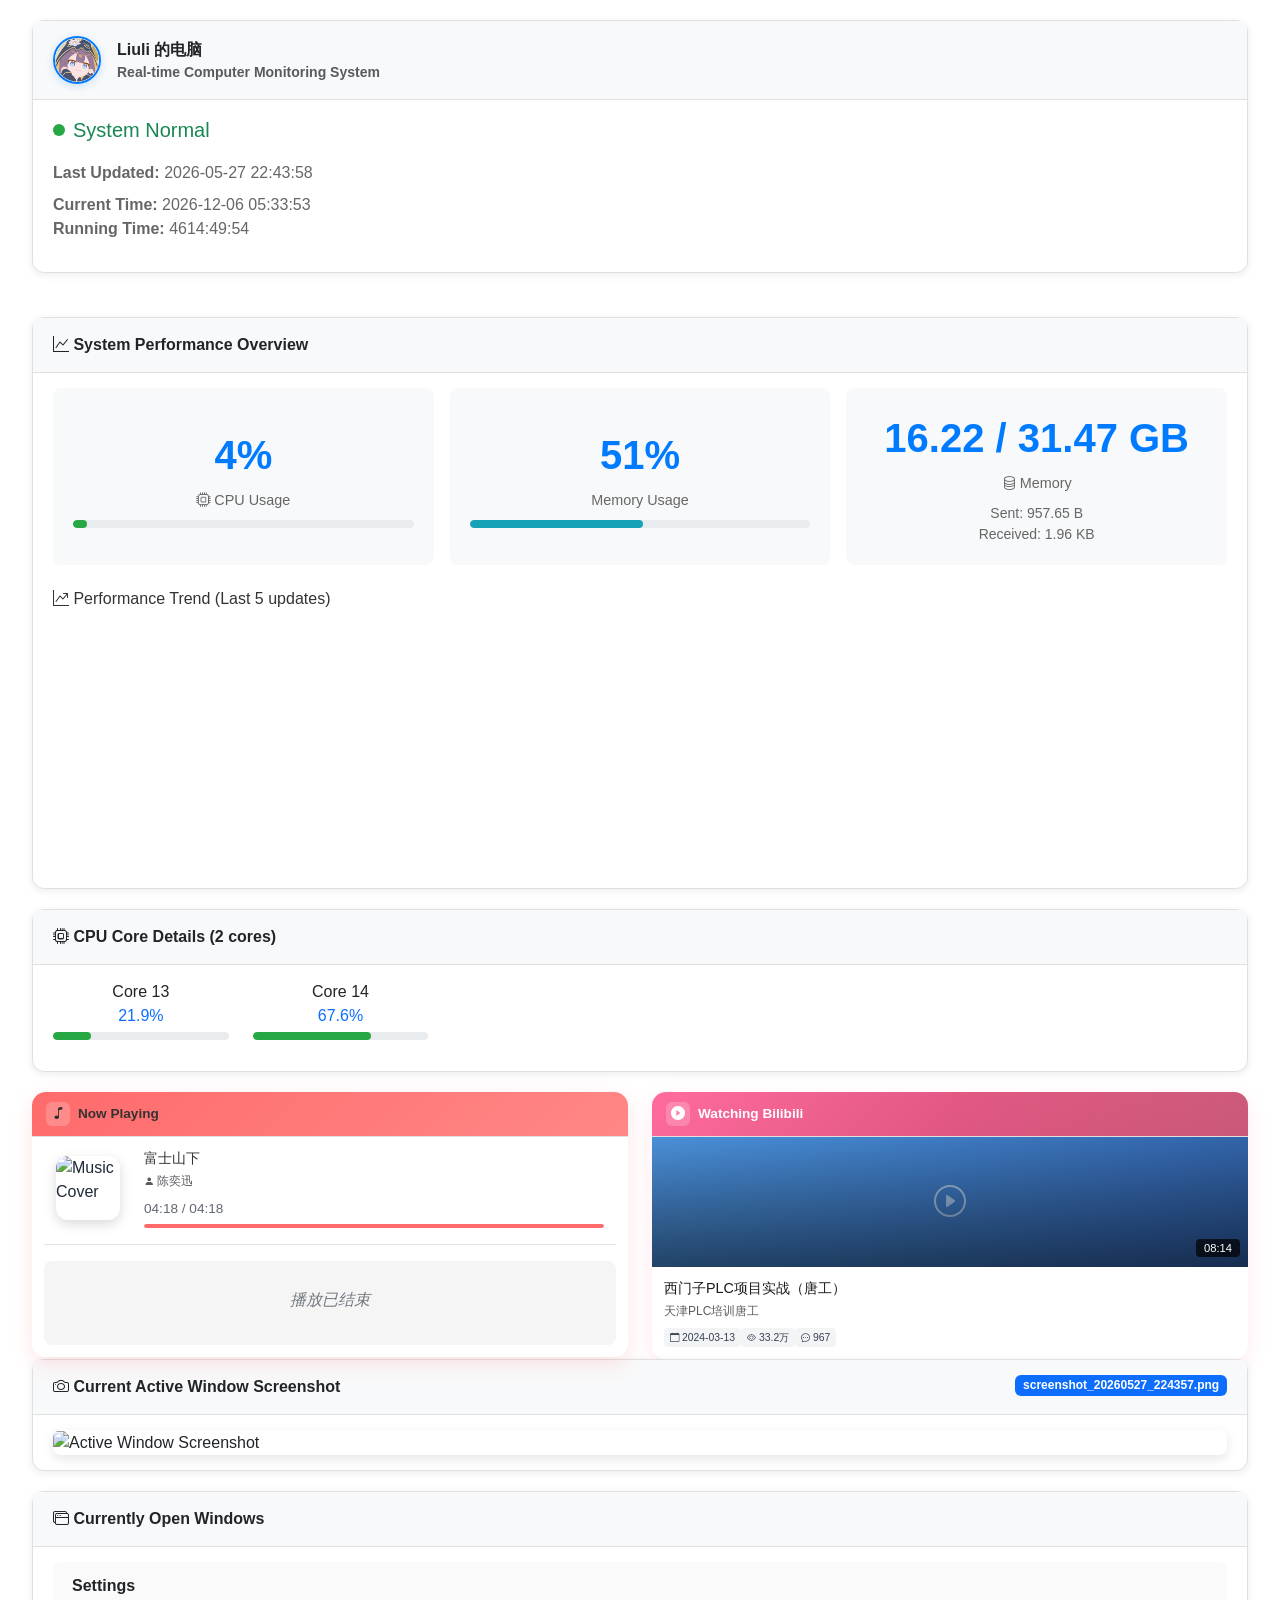
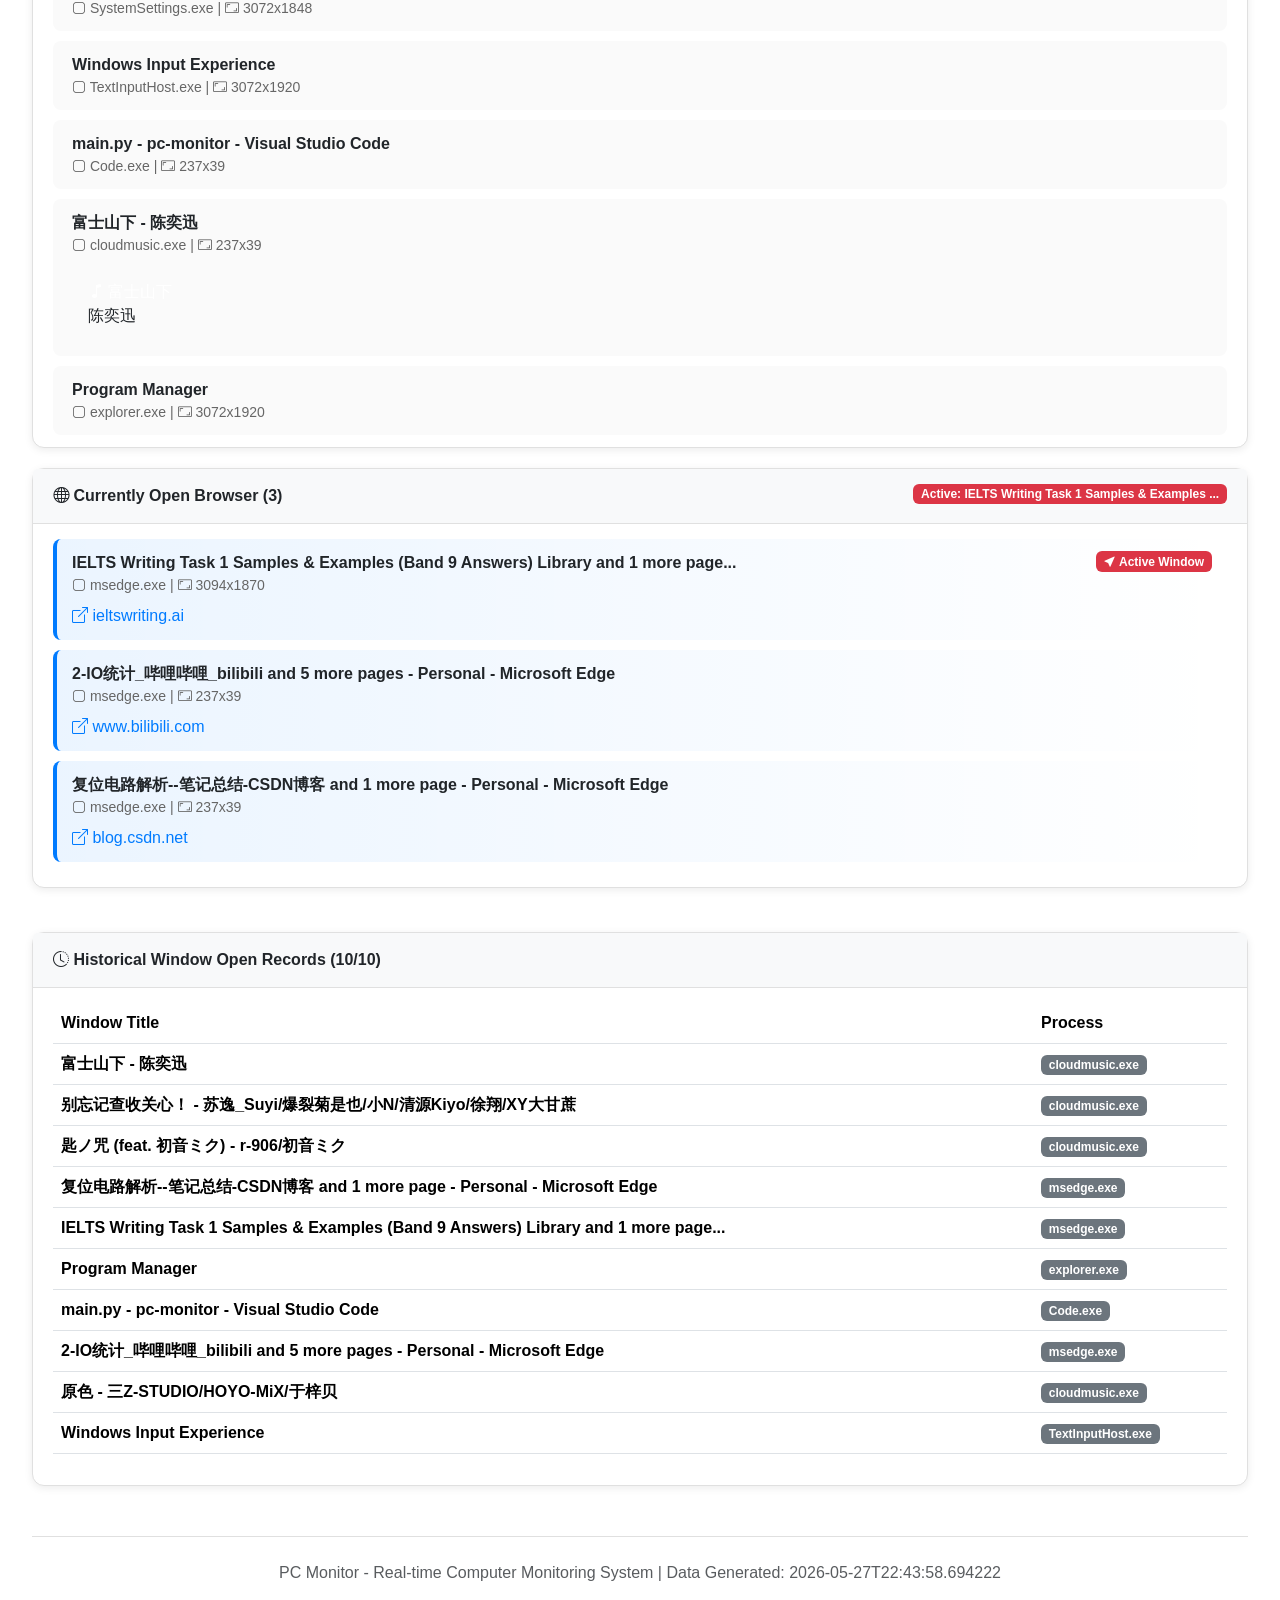
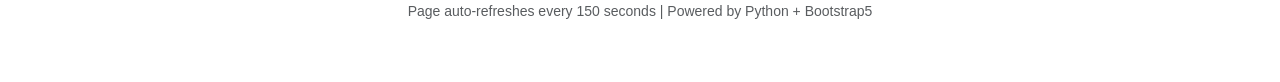
==== commit c3e66471: "Auto update: 2026-05-27 22:46:23" ====
--- a/index.html
+++ b/index.html
@@ -427,7 +427,7 @@
                             <span id="statusText" class="fs-5 status-text"></span>
                         </div>
                         <div class="text-muted-custom mb-2">
-                            <strong>Last Updated:</strong> <span id="lastUpdatedDisplay" class="last-updated-display">2026-05-27 22:41:11</span>
+                            <strong>Last Updated:</strong> <span id="lastUpdatedDisplay" class="last-updated-display">2026-05-27 22:43:58</span>
                         </div>
                         <div class="text-muted-custom">
                             <strong>Current Time:</strong> <span id="currentTimeDisplay" class="current-time-display"></span>
@@ -451,29 +451,29 @@
                         <div class="row g-3">
                             <div class="col">
                                 <div class="stats-card h-100">
-                                    <div class="stats-number">6%</div>
+                                    <div class="stats-number">4%</div>
                                     <div class="stats-label"><i class="bi bi-cpu"></i> CPU Usage</div>
                                     <div class="progress-bar-custom mt-2">
-                                        <div class="progress-fill progress-cpu" data-width="6%"></div>
+                                        <div class="progress-fill progress-cpu" data-width="4%"></div>
                                     </div>
                                 </div>
                             </div>
                             <div class="col">
                                 <div class="stats-card h-100">
-                                    <div class="stats-number">52%</div>
+                                    <div class="stats-number">51%</div>
                                     <div class="stats-label"><i class="bi bi-memory-stick"></i> Memory Usage</div>
                                     <div class="progress-bar-custom mt-2">
-                                        <div class="progress-fill progress-memory" data-width="52%"></div>
+                                        <div class="progress-fill progress-memory" data-width="51%"></div>
                                     </div>
                                 </div>
                             </div>
                             <div class="col">
                                 <div class="stats-card h-100">
-                                    <div class="stats-number">16.59 / 31.47 GB</div>
+                                    <div class="stats-number">16.22 / 31.47 GB</div>
                                     <div class="stats-label"><i class="bi bi-database"></i> Memory</div>
                                     <div class="text-muted-custom small mt-2">
-                                        Sent: 939.18 B<br>
-                                        Received: 1.94 KB
+                                        Sent: 957.65 B<br>
+                                        Received: 1.96 KB
                                     </div>
                                 </div>
                             </div>
@@ -505,20 +505,20 @@
                             
                             <div class="col-md-2 col-sm-3 mb-3">
                                 <div class="text-center">
-                                    <div class="font-weight-bold">Core 0</div>
-                                    <div class="text-primary font-size-lg">53.1%</div>
+                                    <div class="font-weight-bold">Core 13</div>
+                                    <div class="text-primary font-size-lg">21.9%</div>
                                     <div class="progress-bar-custom mt-1">
-                                        <div class="progress-fill progress-cpu" data-width="53.1%"></div>
+                                        <div class="progress-fill progress-cpu" data-width="21.9%"></div>
                                     </div>
                                 </div>
                             </div>
                             
                             <div class="col-md-2 col-sm-3 mb-3">
                                 <div class="text-center">
-                                    <div class="font-weight-bold">Core 15</div>
-                                    <div class="text-primary font-size-lg">55.9%</div>
+                                    <div class="font-weight-bold">Core 14</div>
+                                    <div class="text-primary font-size-lg">67.6%</div>
                                     <div class="progress-bar-custom mt-1">
-                                        <div class="progress-fill progress-cpu" data-width="55.9%"></div>
+                                        <div class="progress-fill progress-cpu" data-width="67.6%"></div>
                                     </div>
                                 </div>
                             </div>
@@ -539,7 +539,7 @@
             <div class="d-flex gap-4 align-items-start justify-content-start" style="width: 100%; margin: 0; padding: 0;">
                 
                 <div style="flex: 1; min-width: 300px; margin: 0; padding: 0;">
-                    <a href="https://music.163.com/#/song?id=2712211796" target="_blank" rel="noopener noreferrer" style="text-decoration: none;">
+                    <a href="https://music.163.com/#/song?id=65766" target="_blank" rel="noopener noreferrer" style="text-decoration: none;">
                         <div class="card music-card" style="cursor: pointer; border-radius: 14px; overflow: hidden; border: none; box-shadow: 0 6px 20px rgba(255, 71, 87, 0.15); transition: transform 0.3s ease, box-shadow 0.3s ease; margin: 0;" onmouseover="this.style.transform='translateY(-4px)'; this.style.boxShadow='0 10px 30px rgba(255, 71, 87, 0.25)';" onmouseout="this.style.transform='translateY(0)'; this.style.boxShadow='0 6px 20px rgba(255, 71, 87, 0.15)';">
                             <!-- 头部 -->
                             <div class="card-header music-card-header" data-bg-color="#ffffff" style="margin: 0;">
@@ -560,22 +560,22 @@
                                     <div class="col-auto" style="padding: 10;">
                                         
                                         <div id="music-cover-1" class="music-cover music-spin" style="width: 64px; height: 64px; border-radius: 12px; overflow: hidden; box-shadow: 0 4px 12px rgba(0,0,0,0.15);">
-                                            <img src="https://p1.music.126.net/Dz1JE4FHxZIwmuM4IrbXFw==/109951171263601570.jpg" alt="Music Cover" class="w-100 h-100" style="object-fit: cover;">
+                                            <img src="https://p2.music.126.net/oSMs7RzJFx0TgWCqRC8XjA==/109951171844247587.jpg" alt="Music Cover" class="w-100 h-100" style="object-fit: cover;">
                                         </div>
                                         
                                     </div>
                                     <!-- 信息 -->
                                     <div class="col" style="padding-left: 12px;">
                                         <h5 class="font-weight-bold mb-1" style="line-height: 1.3; font-size: 0.9rem; margin: 0;">
-                                            别忘记查收关心！
+                                            富士山下
                                         </h5>
                                         <p class="text-muted mb-0" style="font-size: 0.75rem; margin: 0;">
-                                            <i class="bi bi-person-fill" style="font-size: 10px;"></i> 苏逸_Suyi, 爆裂菊是也, 小N, 清源Kiyo, 徐翔, XY大甘蔗
+                                            <i class="bi bi-person-fill" style="font-size: 10px;"></i> 陈奕迅
                                         </p>
                                         
                                         <div id="music-playback-time-container-1" class="music-playback-time-container" style="margin-top: 6px;">
                                             <span id="music-playback-time-1" class="music-playback-time" style="font-size: 0.85rem; opacity: 0.7;">
-                                                00:00 / 03:30
+                                                00:00 / 04:18
                                             </span>
                                             <!-- 新增进度条（数学计算进度） -->
                                             <div class="progress-bar-custom mt-1" style="height: 4px;">
@@ -686,11 +686,11 @@
                 <div class="card">
                     <div class="card-header">
                         <i class="bi bi-camera"></i> Current Active Window Screenshot
-                        <span class="badge bg-primary float-end">screenshot_20260527_224110.png</span>
+                        <span class="badge bg-primary float-end">screenshot_20260527_224357.png</span>
                     </div>
                     <div class="card-body">
                         <div class="screenshot-container">
-                            <img src="https://hk.gh-proxy.org/https://github.com/llmic/pc-monitor/blob/master/screenshots/screenshot_20260527_224110.png?raw=true" alt="Active Window Screenshot" class="img-fluid lazy-load-image" data-src="https://hk.gh-proxy.org/https://github.com/llmic/pc-monitor/blob/master/screenshots/screenshot_20260527_224110.png?raw=true">
+                            <img src="https://hk.gh-proxy.org/https://github.com/llmic/pc-monitor/blob/master/screenshots/screenshot_20260527_224357.png?raw=true" alt="Active Window Screenshot" class="img-fluid lazy-load-image" data-src="https://hk.gh-proxy.org/https://github.com/llmic/pc-monitor/blob/master/screenshots/screenshot_20260527_224357.png?raw=true">
                         </div>
                     </div>
                 </div>
@@ -739,17 +739,10 @@
                         <div class="window-item window-normal">
                             <div class="d-flex justify-content-between align-items-start">
                                 <div class="flex-grow-1">
-                                    <strong>别忘记查收关心！ - 苏逸_Suyi/爆裂菊是也/小N/清源Kiyo/徐翔/XY大甘蔗</strong>
+                                    <strong>main.py - pc-monitor - Visual Studio Code</strong>
                                     <div class="text-muted-custom small">
-                                        <i class="bi bi-app"></i> cloudmusic.exe |
+                                        <i class="bi bi-app"></i> Code.exe |
                                         <i class="bi bi-aspect-ratio"></i> 237x39
-                                    </div>
-                                    
-                                    <div class="mt-2 bg-gradient-to-r from-red-500 to-purple-500 p-3 rounded-lg">
-                                        <div class="text-white font-bold">
-                                            <i class="bi bi-music-note"></i> 别忘记查收关心！
-                                        </div>
-                                        <div class="text-white-80 text-sm">苏逸_Suyi, 爆裂菊是也, 小N, 清源Kiyo, 徐翔, XY大甘蔗</div>
                                     </div>
                                     
                                 </div>
@@ -760,10 +753,17 @@
                         <div class="window-item window-normal">
                             <div class="d-flex justify-content-between align-items-start">
                                 <div class="flex-grow-1">
-                                    <strong>main.py - pc-monitor - Visual Studio Code</strong>
+                                    <strong>富士山下 - 陈奕迅</strong>
                                     <div class="text-muted-custom small">
-                                        <i class="bi bi-app"></i> Code.exe |
+                                        <i class="bi bi-app"></i> cloudmusic.exe |
                                         <i class="bi bi-aspect-ratio"></i> 237x39
+                                    </div>
+                                    
+                                    <div class="mt-2 bg-gradient-to-r from-red-500 to-purple-500 p-3 rounded-lg">
+                                        <div class="text-white font-bold">
+                                            <i class="bi bi-music-note"></i> 富士山下
+                                        </div>
+                                        <div class="text-white-80 text-sm">陈奕迅</div>
                                     </div>
                                     
                                 </div>
@@ -896,6 +896,15 @@
                                     
                                     <tr>
                                         <td>
+                                            <strong>富士山下 - 陈奕迅</strong>
+                                        </td>
+                                        <td>
+                                            <span class="badge bg-secondary">cloudmusic.exe</span>
+                                        </td>
+                                    </tr>
+                                    
+                                    <tr>
+                                        <td>
                                             <strong>别忘记查收关心！ - 苏逸_Suyi/爆裂菊是也/小N/清源Kiyo/徐翔/XY大甘蔗</strong>
                                         </td>
                                         <td>
@@ -975,15 +984,6 @@
                                         </td>
                                     </tr>
                                     
-                                    <tr>
-                                        <td>
-                                            <strong>Settings</strong>
-                                        </td>
-                                        <td>
-                                            <span class="badge bg-secondary">SystemSettings.exe</span>
-                                        </td>
-                                    </tr>
-                                    
                                 </tbody>
                             </table>
                         </div>
@@ -993,7 +993,7 @@
         </div>
 
         <footer class="text-center text-muted py-4">
-            <p>PC Monitor - Real-time Computer Monitoring System | Data Generated: 2026-05-27T22:41:11.685992</p>
+            <p>PC Monitor - Real-time Computer Monitoring System | Data Generated: 2026-05-27T22:43:58.694222</p>
             <p class="small">Page auto-refreshes every 150 seconds | Powered by Python + Bootstrap5</p>
         </footer>
     </div>
@@ -1003,21 +1003,21 @@
     <script>
         // 全局数据变量（由后端生成）
         window.PCMONITOR_DATA = {
-            timestamp: '2026-05-27T22:41:11.685992',
+            timestamp: '2026-05-27T22:43:58.694222',
             startTime: '2026-05-27T21:53:58.385910',
             bilibiliCoverCache: {"BV1Tj421f7ng": "screenshots\\BV1Tj421f7ng.jpg"},
             hasMusic: true,
-            metricsHistory: [{"cpu": 2.861111111111111, "memory": 54.5}, {"cpu": 3.644444444444444, "memory": 53.2}, {"cpu": 2.3277777777777775, "memory": 54.0}, {"cpu": 6.066666666666666, "memory": 52.7}, {"cpu": 6.055555555555555, "memory": 52.7}],
-            cpuPercent: 6,
-            memoryPercent: 52,
+            metricsHistory: [{"cpu": 3.644444444444444, "memory": 53.2}, {"cpu": 2.3277777777777775, "memory": 54.0}, {"cpu": 6.066666666666666, "memory": 52.7}, {"cpu": 6.055555555555555, "memory": 52.7}, {"cpu": 4.972222222222222, "memory": 51.5}],
+            cpuPercent: 4,
+            memoryPercent: 51,
             musicData: {
                 currentSeconds: 0,
-                totalSeconds: 210.782,
+                totalSeconds: 258.902,
                 songEnded: false,
-                parsedLyrics: [{"text": "\u4f5c\u8bcd : \u82cf\u9038_Suyi/Yagi", "time": 0.0, "translation": null}, {"text": "\u4f5c\u66f2 : \u82cf\u9038_Suyi", "time": 0.086, "translation": null}, {"text": "\u4f5c\u66f2\u3001\u97f3\u4e50\u5236\u4f5c\uff1a\u82cf\u9038Suyi", "time": 0.172, "translation": null}, {"text": "MV\u5236\u4f5c\uff1aKKOMDA \u0026 FRANK", "time": 0.258, "translation": null}, {"text": "\u952e\u76d8\uff1a\u6ed1\u884c\u6d63\u718a", "time": 0.43, "translation": null}, {"text": "\u5409\u4ed6\uff1aBitman", "time": 0.516, "translation": null}, {"text": "\u8d1d\u65af\u3001\u6df7\u97f3\uff1a\u82cf\u9038Suyi", "time": 0.602, "translation": null}, {"text": "\u7ca4\u8bed\u6b4c\u8bcd\u534f\u529b\uff1a\u4e00\u9897\u98d8", "time": 0.688, "translation": null}, {"text": "\u7ca4\u8bed\u6307\u5bfc\uff1a\u6a58\u798f\u798f XY\u5927\u7518\u8517", "time": 0.774, "translation": null}, {"text": "\u7279\u522b\u611f\u8c22\uff1a\u55b5\u2606\u9171", "time": 0.86, "translation": null}, {"text": "\u628a\u6240\u6709\u798f\u6c14 \u8d22\u6c14\u88c5\u8fdb\u884c\u674e", "time": 0.954, "translation": null}, {"text": "\u522b\u62c5\u5fc3\u5371\u9669\u00a0\u9709\u8fd0\u6211\u6765\u7f69\u4f60", "time": 5.251, "translation": null}, {"text": "\u5c11\u71ac\u591c\u591a\u4f11\u606f", "time": 9.446, "translation": null}, {"text": "\u8981\u7167\u987e\u597d\u81ea\u5df1", "time": 11.528, "translation": null}, {"text": "\u5feb\u4e50\u7b2c\u4e00\u4e0d\u9700\u8981\u9053\u7406", "time": 13.632, "translation": null}, {"text": "\u542f\u7a0b\u671d\u65b0\u7684\u5192\u9669", "time": 34.466, "translation": null}, {"text": "\u522b\u62c5\u5fc3\u6682\u65f6\u5206\u522b", "time": 36.587, "translation": null}, {"text": "\u6709\u65f6\u4e5f\u60f3\u804a\u804a\u5929", "time": 38.694, "translation": null}, {"text": "\u5c31call\u6211\u4e0a\u7ebf", "time": 40.775, "translation": null}, {"text": "\u8bb0\u5f97\u8981\u591a\u70b9\u5c0f\u5fc3", "time": 42.864, "translation": null}, {"text": "\u5982\u679c\u4f60\u906d\u9047\u56f0\u5883", "time": 44.924, "translation": null}, {"text": "\u59d4\u6258\u8d39\u7b97\u4e2a\u6298\u6263\u4e5f\u53ef\u4ee5", "time": 47.031, "translation": null}, {"text": "\uff08\u6ca1\u4e8b\uff0c\u8001\u5927\u4ed6\u4eec\u90fd\u540c\u610f\u4e86\u3002\uff09", "time": 49.558, "translation": null}, {"text": "\u751f\u6d3b\u5c31\u50cf\u7a7a\u6d1e\u603b\u4f1a\u5bc4\u6765\u6df7\u4e71\u9080\u8bf7\u51fd", "time": 51.167, "translation": null}, {"text": "\u5076\u5c14\u4e5f\u5b66\u7740\u5077\u61d2 \u6211\u5e2e\u4f60\u5199\u5047\u5355", "time": 56.22, "translation": null}, {"text": "\u653e\u677e\u4e00\u70b9\u624d\u80fd\u628a\u5168\u90e8\u5f85\u529e", "time": 60.361, "translation": null}, {"text": "\u90fd\u5212\u5b8c", "time": 65.721, "translation": null}, {"text": "\uff08\u5148\u5403\u4e2a\u7ea2\u8c46\u5305\u5427\uff1f\uff09", "time": 66.757, "translation": null}, {"text": "\u628a\u6240\u6709\u798f\u6c14\u5440 \u8d22\u6c14\u5440\u88c5\u8fdb\u884c\u674e", "time": 67.92, "translation": null}, {"text": "\u522b\u62c5\u5fc3\u5371\u9669\u5440 \u9709\u8fd0\u5440\u6211\u6765\u7f69\u4f60", "time": 72.03, "translation": null}, {"text": "\u5c11\u71ac\u591c \u591a\u4f11\u606f", "time": 76.243, "translation": null}, {"text": "\u8981\u7167\u987e\u597d\u81ea\u5df1", "time": 78.358, "translation": null}, {"text": "\u8fd9\u4e00\u9996\u65b0\u6b4c\u5531\u7ed9\u4f60\u542c", "time": 80.426, "translation": null}, {"text": "\u522b\u5fd8\u8bb0\u67e5\u6536\u5173\u5fc3", "time": 83.502, "translation": null}, {"text": "\u4f60\u60f3\u8981\u53bb\u8fb9 \u4f60\u60f3\u8981\u53bb\u8fb9\uff08\u53bb\u8fb9\u5416\uff09", "time": 85.597, "translation": null}, {"text": "\u770b\u770b\u90a3\u7247\u5929 \u770b\u770b\u90a3\u7247\u5929\uff08yeah yeah\uff09", "time": 89.753, "translation": null}, {"text": "\u6211\u4f1a\u7b49\u4f60\u7ffb \u6211\u4f1a\u7b49\u4f60\u7ffb", "time": 93.927, "translation": null}, {"text": "\u5feb\u4e50\u7b2c\u4e00\u65e0\u9700\u9053\u7406", "time": 97.064, "translation": null}, {"text": "\u8c01\u8c01\u8c01", "time": 117.986, "translation": null}, {"text": "\u8c01\u8fd8\u5728\u8033\u8fb9\u5435\u5435\u95f9\u95f9", "time": 118.762, "translation": null}, {"text": "\u660e\u5929\u8fd8\u6ca1\u60f3\u597d\u5c31\u5148\u5403\u9971\u9971", "time": 120.58, "translation": null}, {"text": "\u773c\u524d\u70e6\u607c\u5168\u90fd\u6293\u7d27\u5e72\u6389", "time": 122.966, "translation": null}, {"text": "\u554a \u4e0d\u60f3\u52a0\u73ed\u5566\uff01\uff01\uff01", "time": 125.071, "translation": null}, {"text": "\u96be\u5f97\u4f11\u5047 \u522b\u7740\u6025\u9192\u6765", "time": 127.294, "translation": null}, {"text": "\u53cd\u6b63\u56de\u590d\u6d88\u606f \u4e5f\u4e0d\u7528 \u90a3\u4e48\u5feb", "time": 129.129, "translation": null}, {"text": "\u559d\u676f\u5496\u5561 \u7535\u5f71\u5148\u5b89\u6392", "time": 131.215, "translation": null}, {"text": "\u4e56\u4e56\u4e56~", "time": 133.34, "translation": null}, {"text": "\u76f8\u9694\u518d\u8fdc\u4e5f\u80fd\u770b\u770b\u8fd9\u540c\u4e00\u7247\u6d77", "time": 134.646, "translation": null}, {"text": "\u98ce\u6f6e\u6e7f\u7740 \u628a\u70e6\u607c\u90fd\u5439\u6563", "time": 139.69, "translation": null}, {"text": "\u4e00\u8d77\u53d1\u4e2a\u5446 \u8fd9\u4e16\u754c\u5176\u5b9e\u5f88\u7b80\u5355", "time": 143.87, "translation": null}, {"text": "\u5982\u679c\u52aa\u529b\u5230\u661f\u661f\u722c\u4e0a\u7a97\u53f0", "time": 151.948, "translation": null}, {"text": "\u6df1\u591c\u522b\u603b\u662f\u72ec\u81ea\u9762\u5bf9\u5b64\u5355", "time": 156.096, "translation": null}, {"text": "\u8bb0\u5f97 \u8033\u673a\u91cc\u6211\u54fc\u7684\u665a\u5b89", "time": 160.29, "translation": null}, {"text": "\uff08\u597d\u56f0\uff0c\u6211\u5148\u7761\u4e86\u54c8~\uff09", "time": 168.354, "translation": null}, {"text": "\uff08\u665a\u5b89~\uff09", "time": 170.421, "translation": null}, {"text": "\u628a\u6240\u6709\u798f\u6c14\u5440 \u8d22\u6c14\u5440\u88c5\u8fdb\u884c\u674e", "time": 171.409, "translation": null}, {"text": "\u522b\u62c5\u5fc3\u5371\u9669\u5440 \u9709\u8fd0\u5440\u6211\u6765\u7f69\u4f60", "time": 176.417, "translation": null}, {"text": "\u5c11\u71ac\u591c \u591a\u4f11\u606f", "time": 180.587, "translation": null}, {"text": "\u8981\u7167\u987e\u597d\u81ea\u5df1", "time": 182.684, "translation": null}, {"text": "\u8fd9\u4e00\u9996\u65b0\u6b4c\u5531\u7ed9\u4f60\u542c", "time": 184.817, "translation": null}, {"text": "\u522b\u5fd8\u8bb0\u67e5\u6536\u5173\u5fc3", "time": 187.917, "translation": null}, {"text": "\u4f60\u6211\u6392\u6392\u5750 \u4f60\u6211\u6392\u6392\u5750\uff08\u5750\u57cb\u6ef4\uff09", "time": 190.053, "translation": null}, {"text": "\u5f00\u5fc3\u6709\u51e0\u591a \u5f00\u5fc3\u6709\u51e0\u591a\uff08yeah yeah\uff09", "time": 194.147, "translation": null}, {"text": "\u4e00\u8d77\u5531\u9996\u6b4c \u4e00\u8d77\u5531\u9996\u6b4c", "time": 198.339, "translation": null}, {"text": "\u5feb\u4e50\u7b2c\u4e00\u65e0\u9700\u9053\u7406", "time": 201.502, "translation": null}],
-                rawLyrics: "[00:00.000] \u4f5c\u8bcd : \u82cf\u9038_Suyi/Yagi\n[00:00.086] \u4f5c\u66f2 : \u82cf\u9038_Suyi\n[00:00.172] \u4f5c\u66f2\u3001\u97f3\u4e50\u5236\u4f5c\uff1a\u82cf\u9038Suyi\n[00:00.258] MV\u5236\u4f5c\uff1aKKOMDA \u0026 FRANK\n[00:00.344] \n[00:00.430] \u952e\u76d8\uff1a\u6ed1\u884c\u6d63\u718a\n[00:00.516] \u5409\u4ed6\uff1aBitman\n[00:00.602] \u8d1d\u65af\u3001\u6df7\u97f3\uff1a\u82cf\u9038Suyi\n[00:00.688] \u7ca4\u8bed\u6b4c\u8bcd\u534f\u529b\uff1a\u4e00\u9897\u98d8\n[00:00.774] \u7ca4\u8bed\u6307\u5bfc\uff1a\u6a58\u798f\u798f XY\u5927\u7518\u8517\n[00:00.860] \u7279\u522b\u611f\u8c22\uff1a\u55b5\u2606\u9171\n[00:00.954]\u628a\u6240\u6709\u798f\u6c14 \u8d22\u6c14\u88c5\u8fdb\u884c\u674e\n[00:05.251]\u522b\u62c5\u5fc3\u5371\u9669\u00a0\u9709\u8fd0\u6211\u6765\u7f69\u4f60\n[00:09.446]\u5c11\u71ac\u591c\u591a\u4f11\u606f\n[00:11.528]\u8981\u7167\u987e\u597d\u81ea\u5df1\n[00:13.632]\u5feb\u4e50\u7b2c\u4e00\u4e0d\u9700\u8981\u9053\u7406\n[00:34.466]\u542f\u7a0b\u671d\u65b0\u7684\u5192\u9669\n[00:36.587]\u522b\u62c5\u5fc3\u6682\u65f6\u5206\u522b\n[00:38.694]\u6709\u65f6\u4e5f\u60f3\u804a\u804a\u5929\n[00:40.775]\u5c31call\u6211\u4e0a\u7ebf\n[00:42.864]\u8bb0\u5f97\u8981\u591a\u70b9\u5c0f\u5fc3\n[00:44.924]\u5982\u679c\u4f60\u906d\u9047\u56f0\u5883\n[00:47.031]\u59d4\u6258\u8d39\u7b97\u4e2a\u6298\u6263\u4e5f\u53ef\u4ee5\n[00:49.558]\uff08\u6ca1\u4e8b\uff0c\u8001\u5927\u4ed6\u4eec\u90fd\u540c\u610f\u4e86\u3002\uff09\n[00:51.167]\u751f\u6d3b\u5c31\u50cf\u7a7a\u6d1e\u603b\u4f1a\u5bc4\u6765\u6df7\u4e71\u9080\u8bf7\u51fd\n[00:56.220]\u5076\u5c14\u4e5f\u5b66\u7740\u5077\u61d2 \u6211\u5e2e\u4f60\u5199\u5047\u5355\n[01:00.361]\u653e\u677e\u4e00\u70b9\u624d\u80fd\u628a\u5168\u90e8\u5f85\u529e\n[01:05.721]\u90fd\u5212\u5b8c\n[01:06.757]\uff08\u5148\u5403\u4e2a\u7ea2\u8c46\u5305\u5427\uff1f\uff09\n[01:07.920]\u628a\u6240\u6709\u798f\u6c14\u5440 \u8d22\u6c14\u5440\u88c5\u8fdb\u884c\u674e\n[01:12.030]\u522b\u62c5\u5fc3\u5371\u9669\u5440 \u9709\u8fd0\u5440\u6211\u6765\u7f69\u4f60\n[01:16.243]\u5c11\u71ac\u591c \u591a\u4f11\u606f\n[01:18.358]\u8981\u7167\u987e\u597d\u81ea\u5df1\n[01:20.426]\u8fd9\u4e00\u9996\u65b0\u6b4c\u5531\u7ed9\u4f60\u542c\n[01:23.502]\u522b\u5fd8\u8bb0\u67e5\u6536\u5173\u5fc3\n[01:25.597]\u4f60\u60f3\u8981\u53bb\u8fb9 \u4f60\u60f3\u8981\u53bb\u8fb9\uff08\u53bb\u8fb9\u5416\uff09\n[01:29.753]\u770b\u770b\u90a3\u7247\u5929 \u770b\u770b\u90a3\u7247\u5929\uff08yeah yeah\uff09\n[01:33.927]\u6211\u4f1a\u7b49\u4f60\u7ffb \u6211\u4f1a\u7b49\u4f60\u7ffb\n[01:37.064]\u5feb\u4e50\u7b2c\u4e00\u65e0\u9700\u9053\u7406\n[01:57.986]\u8c01\u8c01\u8c01\n[01:58.762]\u8c01\u8fd8\u5728\u8033\u8fb9\u5435\u5435\u95f9\u95f9\n[02:00.580]\u660e\u5929\u8fd8\u6ca1\u60f3\u597d\u5c31\u5148\u5403\u9971\u9971\n[02:02.966]\u773c\u524d\u70e6\u607c\u5168\u90fd\u6293\u7d27\u5e72\u6389\n[02:05.071]\u554a \u4e0d\u60f3\u52a0\u73ed\u5566\uff01\uff01\uff01\n[02:07.294]\u96be\u5f97\u4f11\u5047 \u522b\u7740\u6025\u9192\u6765\n[02:09.129]\u53cd\u6b63\u56de\u590d\u6d88\u606f \u4e5f\u4e0d\u7528 \u90a3\u4e48\u5feb\n[02:11.215]\u559d\u676f\u5496\u5561 \u7535\u5f71\u5148\u5b89\u6392\n[02:13.340]\u4e56\u4e56\u4e56~\n[02:14.646]\u76f8\u9694\u518d\u8fdc\u4e5f\u80fd\u770b\u770b\u8fd9\u540c\u4e00\u7247\u6d77\n[02:19.690]\u98ce\u6f6e\u6e7f\u7740 \u628a\u70e6\u607c\u90fd\u5439\u6563\n[02:23.870]\u4e00\u8d77\u53d1\u4e2a\u5446 \u8fd9\u4e16\u754c\u5176\u5b9e\u5f88\u7b80\u5355\n[02:31.948]\u5982\u679c\u52aa\u529b\u5230\u661f\u661f\u722c\u4e0a\u7a97\u53f0\n[02:36.096]\u6df1\u591c\u522b\u603b\u662f\u72ec\u81ea\u9762\u5bf9\u5b64\u5355\n[02:40.290]\u8bb0\u5f97 \u8033\u673a\u91cc\u6211\u54fc\u7684\u665a\u5b89\n[02:48.354]\uff08\u597d\u56f0\uff0c\u6211\u5148\u7761\u4e86\u54c8~\uff09\n[02:50.421]\uff08\u665a\u5b89~\uff09\n[02:51.409]\u628a\u6240\u6709\u798f\u6c14\u5440 \u8d22\u6c14\u5440\u88c5\u8fdb\u884c\u674e\n[02:56.417]\u522b\u62c5\u5fc3\u5371\u9669\u5440 \u9709\u8fd0\u5440\u6211\u6765\u7f69\u4f60\n[03:00.587]\u5c11\u71ac\u591c \u591a\u4f11\u606f\n[03:02.684]\u8981\u7167\u987e\u597d\u81ea\u5df1\n[03:04.817]\u8fd9\u4e00\u9996\u65b0\u6b4c\u5531\u7ed9\u4f60\u542c\n[03:07.917]\u522b\u5fd8\u8bb0\u67e5\u6536\u5173\u5fc3\n[03:10.053]\u4f60\u6211\u6392\u6392\u5750 \u4f60\u6211\u6392\u6392\u5750\uff08\u5750\u57cb\u6ef4\uff09\n[03:14.147]\u5f00\u5fc3\u6709\u51e0\u591a \u5f00\u5fc3\u6709\u51e0\u591a\uff08yeah yeah\uff09\n[03:18.339]\u4e00\u8d77\u5531\u9996\u6b4c \u4e00\u8d77\u5531\u9996\u6b4c\n[03:21.502]\u5feb\u4e50\u7b2c\u4e00\u65e0\u9700\u9053\u7406",
-                songName: "\u522b\u5fd8\u8bb0\u67e5\u6536\u5173\u5fc3\uff01",
-                artistName: "\u82cf\u9038_Suyi, \u7206\u88c2\u83ca\u662f\u4e5f, \u5c0fN, \u6e05\u6e90Kiyo, \u5f90\u7fd4, XY\u5927\u7518\u8517"
+                parsedLyrics: [{"text": "\u4f5c\u8bcd : \u6797\u5915", "time": 0.0, "translation": null}, {"text": "\u4f5c\u66f2 : Christopher Chak", "time": 0.675, "translation": null}, {"text": "\u7f16\u66f2 : \u9648\u73c0/C. Y. Kong", "time": 1.35, "translation": null}, {"text": "\u5236\u4f5c\u4eba : \u6881\u8363\u9a8f", "time": 2.025, "translation": null}, {"text": "\u62e6\u8def\u96e8\u504f\u4f3c\u96ea\u82b1 \u996e\u6ce3\u7684\u4f60\u51bb\u5417", "time": 21.961, "translation": null}, {"text": "\u8fd9\u98ce\u891b\u6211\u7ed9\u4f60\u78e8\u5230\u6709\u895f\u82b1", "time": 26.464, "translation": null}, {"text": "\u8fde\u8c03\u4e86\u804c\u4e5f\u4e0d\u6015 \u600e\u4e48\u59cb\u7ec8\u7275\u6302", "time": 31.023, "translation": null}, {"text": "\u82e6\u5fc3\u9009\u4e2d\u4eca\u5929\u60f3\u8f66\u4f60\u56de\u5bb6", "time": 35.618, "translation": null}, {"text": "\u539f\u8c05\u6211\u4e0d\u518d\u9001\u82b1 \u4f24\u53e3\u5e94\u8981\u7ed3\u75a4", "time": 40.181, "translation": null}, {"text": "\u82b1\u74e3\u94fa\u6ee1\u5fc3\u91cc\u575f\u573a\u624d\u5bb3\u6015", "time": 44.739, "translation": null}, {"text": "\u5982\u82e5\u4f60\u975e\u6211\u4e0d\u5ac1 \u5f7c\u6b64\u7ec8\u5fc5\u706b\u5316", "time": 49.337, "translation": null}, {"text": "\u4e00\u751f\u4e00\u4e16\u7b49\u4e00\u5929\u9700\u8981\u4ee3\u4ef7", "time": 53.878, "translation": null}, {"text": "\u8c01\u90fd\u53ea\u5f97\u90a3\u53cc\u624b\u9760\u62e5\u62b1\u4ea6\u96be\u4efb\u4f60\u62e5\u6709", "time": 58.438, "translation": null}, {"text": "\u8981\u62e5\u6709\u5fc5\u5148\u61c2\u5931\u53bb\u600e\u63a5\u53d7", "time": 63.612, "translation": null}, {"text": "\u66fe\u6cbf\u7740\u96ea\u8def\u6d6a\u6e38 \u4e3a\u4f55\u4e3a\u597d\u4e8b\u6cea\u6d41", "time": 68.177, "translation": null}, {"text": "\u8c01\u80fd\u51ed\u7231\u610f\u8981\u5bcc\u58eb\u5c71\u79c1\u6709", "time": 72.733, "translation": null}, {"text": "\u4f55\u4e0d\u628a\u60b2\u54c0\u611f\u89c9\u5047\u8bbe\u662f\u6765\u81ea\u4f60\u865a\u6784", "time": 77.292, "translation": null}, {"text": "\u8bd5\u7ba1\u91cc\u627e\u4e0d\u5230\u5b83\u67d3\u6c61\u773c\u7738", "time": 81.912, "translation": null}, {"text": "\u524d\u5c18\u786c\u5316\u50cf\u77f3\u5934 \u968f\u7f18\u5730\u629b\u4e0b\u4fbf\u9003\u8d70", "time": 86.405, "translation": null}, {"text": "\u6211\u7edd\u4e0d\u7f55\u6709 \u5f80\u8857\u91cc\u7ed5\u8fc7\u4e00\u5468", "time": 94.143, "translation": null}, {"text": "\u6211\u4fbf\u5316\u4e4c\u6709", "time": 98.559, "translation": null}, {"text": "\u60c5\u4eba\u8282\u4e0d\u8981\u8bf4\u7a7f \u53ea\u6562\u629a\u4f60\u53d1\u7aef", "time": 102.64, "translation": null}, {"text": "\u8fd9\u79cd\u59ff\u6001\u53ef\u4f1a\u4ee4\u4f60\u66f4\u5fc3\u9178", "time": 107.193, "translation": null}, {"text": "\u7559\u5728\u6c7d\u8f66\u91cc\u53d6\u6696 \u5e94\u8be5\u600e\u4e48\u89c4\u529d", "time": 111.795, "translation": null}, {"text": "\u600e\u4e48\u53ef\u4ee5\u5c06\u624b\u8155\u5fcd\u75db\u5212\u635f", "time": 116.376, "translation": null}, {"text": "\u4eba\u6d3b\u5230\u51e0\u5c81\u7b97\u77ed \u5931\u604b\u53ea\u6709\u66f4\u77ed", "time": 120.953, "translation": null}, {"text": "\u5f52\u5bb6\u9700\u8981\u51e0\u91cc\u8def\u8c01\u80fd\u9884\u7b97", "time": 125.501, "translation": null}, {"text": "\u5fd8\u6389\u6211\u8ddf\u4f60\u6069\u6028 \u6a31\u82b1\u5f00\u4e86\u51e0\u8f6c", "time": 130.088, "translation": null}, {"text": "\u4e1c\u4eac\u4e4b\u65c5\u4e00\u65e9\u6bd4\u4e00\u4e16\u9065\u8fdc", "time": 134.697, "translation": null}, {"text": "\u8c01\u90fd\u53ea\u5f97\u90a3\u53cc\u624b\u9760\u62e5\u62b1\u4ea6\u96be\u4efb\u4f60\u62e5\u6709", "time": 139.226, "translation": null}, {"text": "\u8981\u62e5\u6709\u5fc5\u5148\u61c2\u5931\u53bb\u600e\u63a5\u53d7", "time": 144.393, "translation": null}, {"text": "\u66fe\u6cbf\u7740\u96ea\u8def\u6d6a\u6e38 \u4e3a\u4f55\u4e3a\u597d\u4e8b\u6cea\u6d41", "time": 148.941, "translation": null}, {"text": "\u8c01\u80fd\u51ed\u7231\u610f\u8981\u5bcc\u58eb\u5c71\u79c1\u6709", "time": 153.512, "translation": null}, {"text": "\u4f55\u4e0d\u628a\u60b2\u54c0\u611f\u89c9\u5047\u8bbe\u662f\u6765\u81ea\u4f60\u865a\u6784", "time": 158.087, "translation": null}, {"text": "\u8bd5\u7ba1\u91cc\u627e\u4e0d\u5230\u5b83\u67d3\u6c61\u773c\u7738", "time": 162.681, "translation": null}, {"text": "\u524d\u5c18\u786c\u5316\u50cf\u77f3\u5934 \u968f\u7f18\u5730\u629b\u4e0b\u4fbf\u9003\u8d70", "time": 167.21, "translation": null}, {"text": "\u6211\u7edd\u4e0d\u7f55\u6709 \u5f80\u8857\u91cc\u7ed5\u8fc7\u4e00\u5468", "time": 174.214, "translation": null}, {"text": "\u6211\u4fbf\u5316\u4e4c\u6709", "time": 179.066, "translation": null}, {"text": "\u8c01\u90fd\u53ea\u5f97\u90a3\u53cc\u624b\u9760\u62e5\u62b1\u4ea6\u96be\u4efb\u4f60\u62e5\u6709", "time": 183.313, "translation": null}, {"text": "\u8981\u62e5\u6709\u5fc5\u5148\u61c2\u5931\u53bb\u600e\u63a5\u53d7", "time": 188.689, "translation": null}, {"text": "\u66fe\u6cbf\u7740\u96ea\u8def\u6d6a\u6e38 \u4e3a\u4f55\u4e3a\u597d\u4e8b\u6cea\u6d41", "time": 193.391, "translation": null}, {"text": "\u8c01\u80fd\u51ed\u7231\u610f\u8981\u5bcc\u58eb\u5c71\u79c1\u6709", "time": 198.156, "translation": null}, {"text": "\u4f55\u4e0d\u628a\u60b2\u54c0\u611f\u89c9\u5047\u8bbe\u662f\u6765\u81ea\u4f60\u865a\u6784", "time": 202.849, "translation": null}, {"text": "\u8bd5\u7ba1\u91cc\u627e\u4e0d\u5230\u5b83\u67d3\u6c61\u773c\u7738", "time": 207.562, "translation": null}, {"text": "\u524d\u5c18\u786c\u5316\u50cf\u77f3\u5934 \u968f\u7f18\u5730\u629b\u4e0b\u4fbf\u9003\u8d70", "time": 212.248, "translation": null}, {"text": "\u6211\u7edd\u4e0d\u7f55\u6709 \u5f80\u8857\u91cc\u7ed5\u8fc7\u4e00\u5468", "time": 221.286, "translation": null}, {"text": "\u6211\u4fbf\u5316\u4e4c\u6709", "time": 226.586, "translation": null}, {"text": "\u4f60\u8fd8\u5acc\u4e0d\u591f \u6211\u628a\u8fd9\u9648\u5e74\u98ce\u891b \u9001\u8d60\u4f60\u89e3\u5492", "time": 232.009, "translation": null}, {"text": "Produced by \u6881\u8363\u9a8f", "time": 242.699, "translation": null}, {"text": "Production Coordination: Stanley Leung", "time": 243.699, "translation": null}, {"text": "Keyboards \u0026 Programming: \u9648\u73c0 / C.Y.Kong (\u6c5f\u5fd7\u4ec1)", "time": 244.699, "translation": null}, {"text": "Drums: Davy Chan (\u9648\u5321\u8363)", "time": 245.699, "translation": null}, {"text": "Bass: \u7ec6\u5a01", "time": 246.699, "translation": null}, {"text": "Guitar: Joey Tang (\u9093\u5efa\u660e)", "time": 247.699, "translation": null}, {"text": "Percussion: Davy Chan \u0026 Kevin (Hardpack)", "time": 248.699, "translation": null}, {"text": "Strings Arranged \u0026 Conducted by \u9648\u73c0", "time": 249.699, "translation": null}, {"text": "Recorded at aroom studio \u0026 seewisehk,", "time": 250.699, "translation": null}, {"text": "Engineered by Davy Chan, Rob Porter \u0026 C.Y.Kong", "time": 251.699, "translation": null}, {"text": "Vocals Recorded at Avon Studios,", "time": 252.699, "translation": null}, {"text": "Engineered by Anthony Leung", "time": 253.699, "translation": null}, {"text": "Mixed by Simon Li at nOiz", "time": 254.699, "translation": null}, {"text": "OP: Forward Music Publishing Co Ltd / Universal Music Publishing Ltd", "time": 255.699, "translation": null}, {"text": "SP: Fujipacific Music (S.E. Asia) Ltd", "time": 256.699, "translation": null}],
+                rawLyrics: "[00:00.000] \u4f5c\u8bcd : \u6797\u5915\n[00:00.675] \u4f5c\u66f2 : Christopher Chak\n[00:01.350] \u7f16\u66f2 : \u9648\u73c0/C. Y. Kong\n[00:02.025] \u5236\u4f5c\u4eba : \u6881\u8363\u9a8f\n[00:02.700]\n[00:21.961]\u62e6\u8def\u96e8\u504f\u4f3c\u96ea\u82b1 \u996e\u6ce3\u7684\u4f60\u51bb\u5417\n[00:26.464]\u8fd9\u98ce\u891b\u6211\u7ed9\u4f60\u78e8\u5230\u6709\u895f\u82b1\n[00:31.023]\u8fde\u8c03\u4e86\u804c\u4e5f\u4e0d\u6015 \u600e\u4e48\u59cb\u7ec8\u7275\u6302\n[00:35.618]\u82e6\u5fc3\u9009\u4e2d\u4eca\u5929\u60f3\u8f66\u4f60\u56de\u5bb6\n[00:40.181]\u539f\u8c05\u6211\u4e0d\u518d\u9001\u82b1 \u4f24\u53e3\u5e94\u8981\u7ed3\u75a4\n[00:44.739]\u82b1\u74e3\u94fa\u6ee1\u5fc3\u91cc\u575f\u573a\u624d\u5bb3\u6015\n[00:49.337]\u5982\u82e5\u4f60\u975e\u6211\u4e0d\u5ac1 \u5f7c\u6b64\u7ec8\u5fc5\u706b\u5316\n[00:53.878]\u4e00\u751f\u4e00\u4e16\u7b49\u4e00\u5929\u9700\u8981\u4ee3\u4ef7\n[00:58.438]\u8c01\u90fd\u53ea\u5f97\u90a3\u53cc\u624b\u9760\u62e5\u62b1\u4ea6\u96be\u4efb\u4f60\u62e5\u6709\n[01:03.612]\u8981\u62e5\u6709\u5fc5\u5148\u61c2\u5931\u53bb\u600e\u63a5\u53d7\n[01:08.177]\u66fe\u6cbf\u7740\u96ea\u8def\u6d6a\u6e38 \u4e3a\u4f55\u4e3a\u597d\u4e8b\u6cea\u6d41\n[01:12.733]\u8c01\u80fd\u51ed\u7231\u610f\u8981\u5bcc\u58eb\u5c71\u79c1\u6709\n[01:17.292]\u4f55\u4e0d\u628a\u60b2\u54c0\u611f\u89c9\u5047\u8bbe\u662f\u6765\u81ea\u4f60\u865a\u6784\n[01:21.912]\u8bd5\u7ba1\u91cc\u627e\u4e0d\u5230\u5b83\u67d3\u6c61\u773c\u7738\n[01:26.405]\u524d\u5c18\u786c\u5316\u50cf\u77f3\u5934 \u968f\u7f18\u5730\u629b\u4e0b\u4fbf\u9003\u8d70\n[01:34.143]\u6211\u7edd\u4e0d\u7f55\u6709 \u5f80\u8857\u91cc\u7ed5\u8fc7\u4e00\u5468\n[01:38.559]\u6211\u4fbf\u5316\u4e4c\u6709\n[01:42.640]\u60c5\u4eba\u8282\u4e0d\u8981\u8bf4\u7a7f \u53ea\u6562\u629a\u4f60\u53d1\u7aef\n[01:47.193]\u8fd9\u79cd\u59ff\u6001\u53ef\u4f1a\u4ee4\u4f60\u66f4\u5fc3\u9178\n[01:51.795]\u7559\u5728\u6c7d\u8f66\u91cc\u53d6\u6696 \u5e94\u8be5\u600e\u4e48\u89c4\u529d\n[01:56.376]\u600e\u4e48\u53ef\u4ee5\u5c06\u624b\u8155\u5fcd\u75db\u5212\u635f\n[02:00.953]\u4eba\u6d3b\u5230\u51e0\u5c81\u7b97\u77ed \u5931\u604b\u53ea\u6709\u66f4\u77ed\n[02:05.501]\u5f52\u5bb6\u9700\u8981\u51e0\u91cc\u8def\u8c01\u80fd\u9884\u7b97\n[02:10.088]\u5fd8\u6389\u6211\u8ddf\u4f60\u6069\u6028 \u6a31\u82b1\u5f00\u4e86\u51e0\u8f6c\n[02:14.697]\u4e1c\u4eac\u4e4b\u65c5\u4e00\u65e9\u6bd4\u4e00\u4e16\u9065\u8fdc\n[02:19.226]\u8c01\u90fd\u53ea\u5f97\u90a3\u53cc\u624b\u9760\u62e5\u62b1\u4ea6\u96be\u4efb\u4f60\u62e5\u6709\n[02:24.393]\u8981\u62e5\u6709\u5fc5\u5148\u61c2\u5931\u53bb\u600e\u63a5\u53d7\n[02:28.941]\u66fe\u6cbf\u7740\u96ea\u8def\u6d6a\u6e38 \u4e3a\u4f55\u4e3a\u597d\u4e8b\u6cea\u6d41\n[02:33.512]\u8c01\u80fd\u51ed\u7231\u610f\u8981\u5bcc\u58eb\u5c71\u79c1\u6709\n[02:38.087]\u4f55\u4e0d\u628a\u60b2\u54c0\u611f\u89c9\u5047\u8bbe\u662f\u6765\u81ea\u4f60\u865a\u6784\n[02:42.681]\u8bd5\u7ba1\u91cc\u627e\u4e0d\u5230\u5b83\u67d3\u6c61\u773c\u7738\n[02:47.210]\u524d\u5c18\u786c\u5316\u50cf\u77f3\u5934 \u968f\u7f18\u5730\u629b\u4e0b\u4fbf\u9003\u8d70\n[02:54.214]\u6211\u7edd\u4e0d\u7f55\u6709 \u5f80\u8857\u91cc\u7ed5\u8fc7\u4e00\u5468\n[02:59.066]\u6211\u4fbf\u5316\u4e4c\u6709\n[03:03.313]\u8c01\u90fd\u53ea\u5f97\u90a3\u53cc\u624b\u9760\u62e5\u62b1\u4ea6\u96be\u4efb\u4f60\u62e5\u6709\n[03:08.689]\u8981\u62e5\u6709\u5fc5\u5148\u61c2\u5931\u53bb\u600e\u63a5\u53d7\n[03:13.391]\u66fe\u6cbf\u7740\u96ea\u8def\u6d6a\u6e38 \u4e3a\u4f55\u4e3a\u597d\u4e8b\u6cea\u6d41\n[03:18.156]\u8c01\u80fd\u51ed\u7231\u610f\u8981\u5bcc\u58eb\u5c71\u79c1\u6709\n[03:22.849]\u4f55\u4e0d\u628a\u60b2\u54c0\u611f\u89c9\u5047\u8bbe\u662f\u6765\u81ea\u4f60\u865a\u6784\n[03:27.562]\u8bd5\u7ba1\u91cc\u627e\u4e0d\u5230\u5b83\u67d3\u6c61\u773c\u7738\n[03:32.248]\u524d\u5c18\u786c\u5316\u50cf\u77f3\u5934 \u968f\u7f18\u5730\u629b\u4e0b\u4fbf\u9003\u8d70\n[03:41.286]\u6211\u7edd\u4e0d\u7f55\u6709 \u5f80\u8857\u91cc\u7ed5\u8fc7\u4e00\u5468\n[03:46.586]\u6211\u4fbf\u5316\u4e4c\u6709\n[03:52.009]\u4f60\u8fd8\u5acc\u4e0d\u591f \u6211\u628a\u8fd9\u9648\u5e74\u98ce\u891b \u9001\u8d60\u4f60\u89e3\u5492\n[04:01.002]\n[04:02.699]Produced by \u6881\u8363\u9a8f\n[04:03.699]Production Coordination: Stanley Leung\n[04:04.699]Keyboards \u0026 Programming: \u9648\u73c0 / C.Y.Kong (\u6c5f\u5fd7\u4ec1)\n[04:05.699]Drums: Davy Chan (\u9648\u5321\u8363)\n[04:06.699]Bass: \u7ec6\u5a01\n[04:07.699]Guitar: Joey Tang (\u9093\u5efa\u660e)\n[04:08.699]Percussion: Davy Chan \u0026 Kevin (Hardpack)\n[04:09.699]Strings Arranged \u0026 Conducted by \u9648\u73c0\n[04:10.699]Recorded at aroom studio \u0026 seewisehk,\n[04:11.699]Engineered by Davy Chan, Rob Porter \u0026 C.Y.Kong\n[04:12.699]Vocals Recorded at Avon Studios,\n[04:13.699]Engineered by Anthony Leung\n[04:14.699]Mixed by Simon Li at nOiz\n[04:15.699]OP: Forward Music Publishing Co Ltd / Universal Music Publishing Ltd\n[04:16.699]SP: Fujipacific Music (S.E. Asia) Ltd",
+                songName: "\u5bcc\u58eb\u5c71\u4e0b",
+                artistName: "\u9648\u5955\u8fc5"
             },
             maxUsage: 64
         };
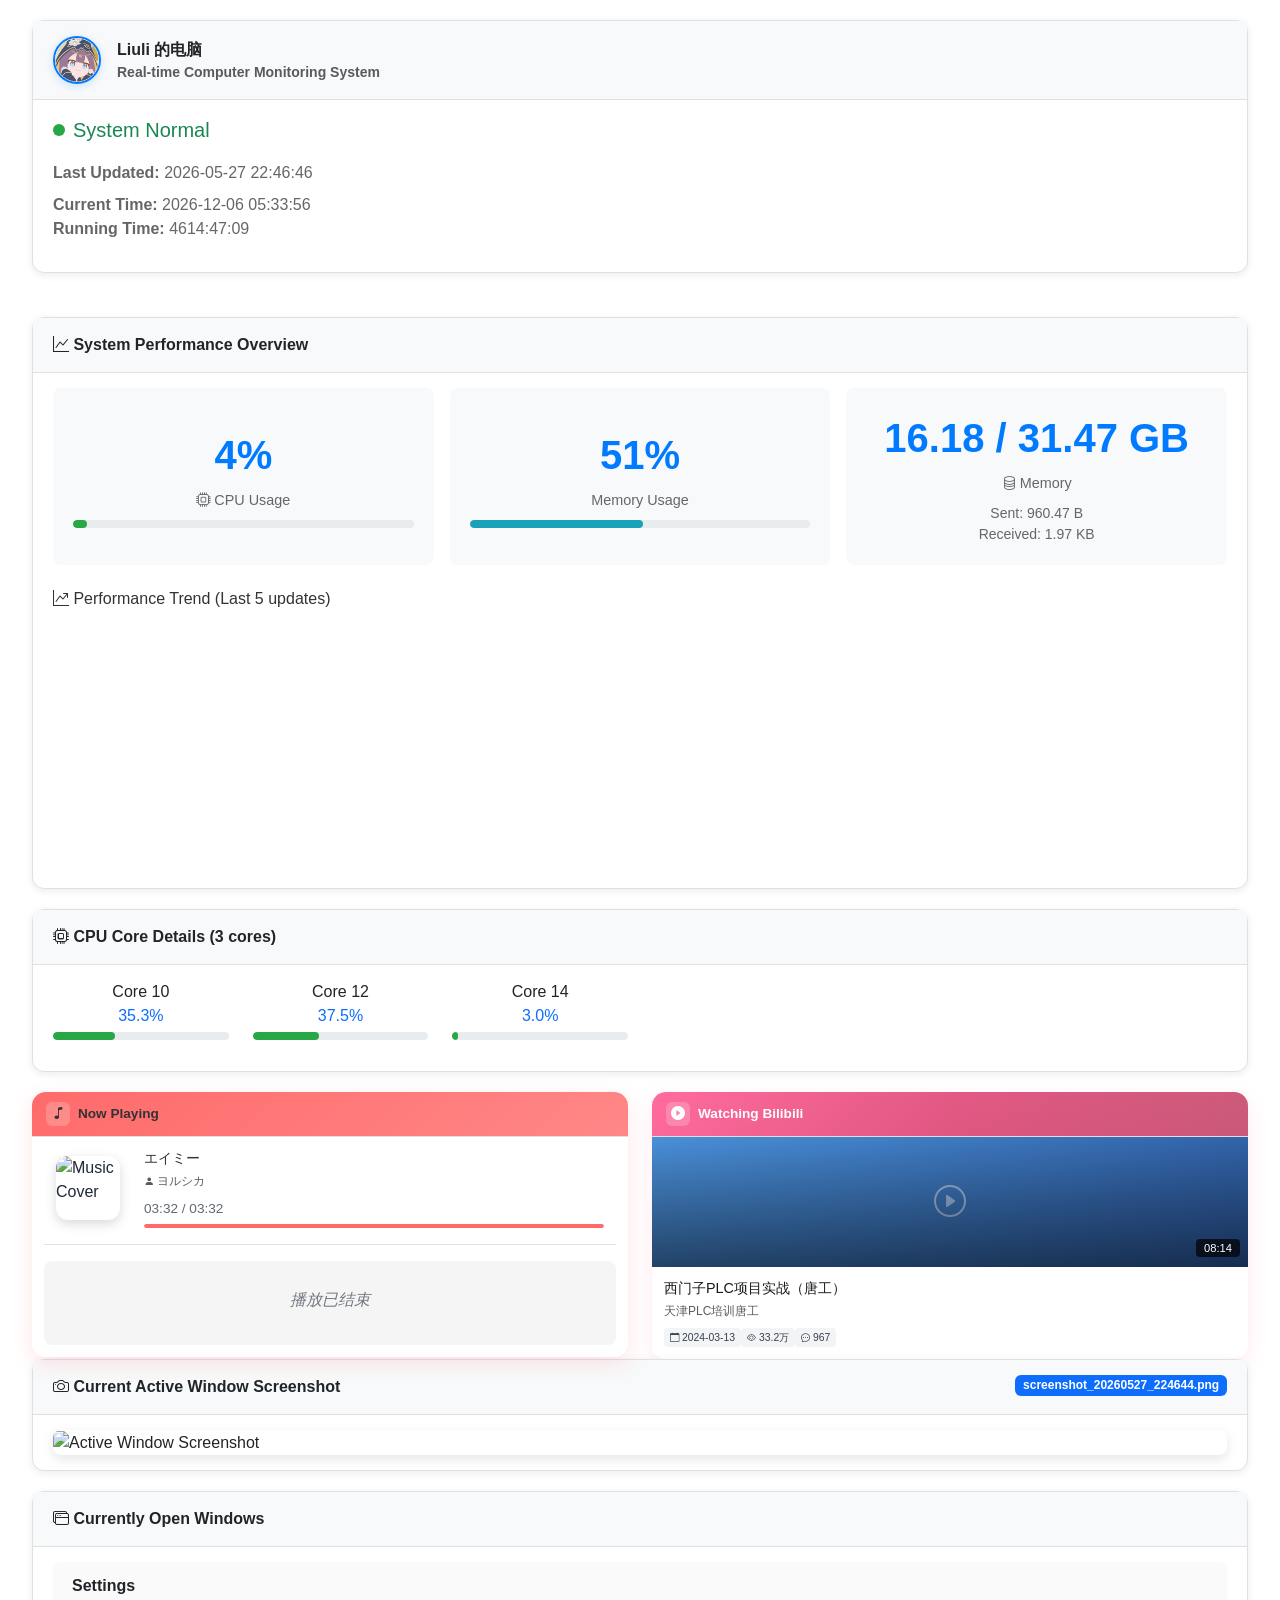
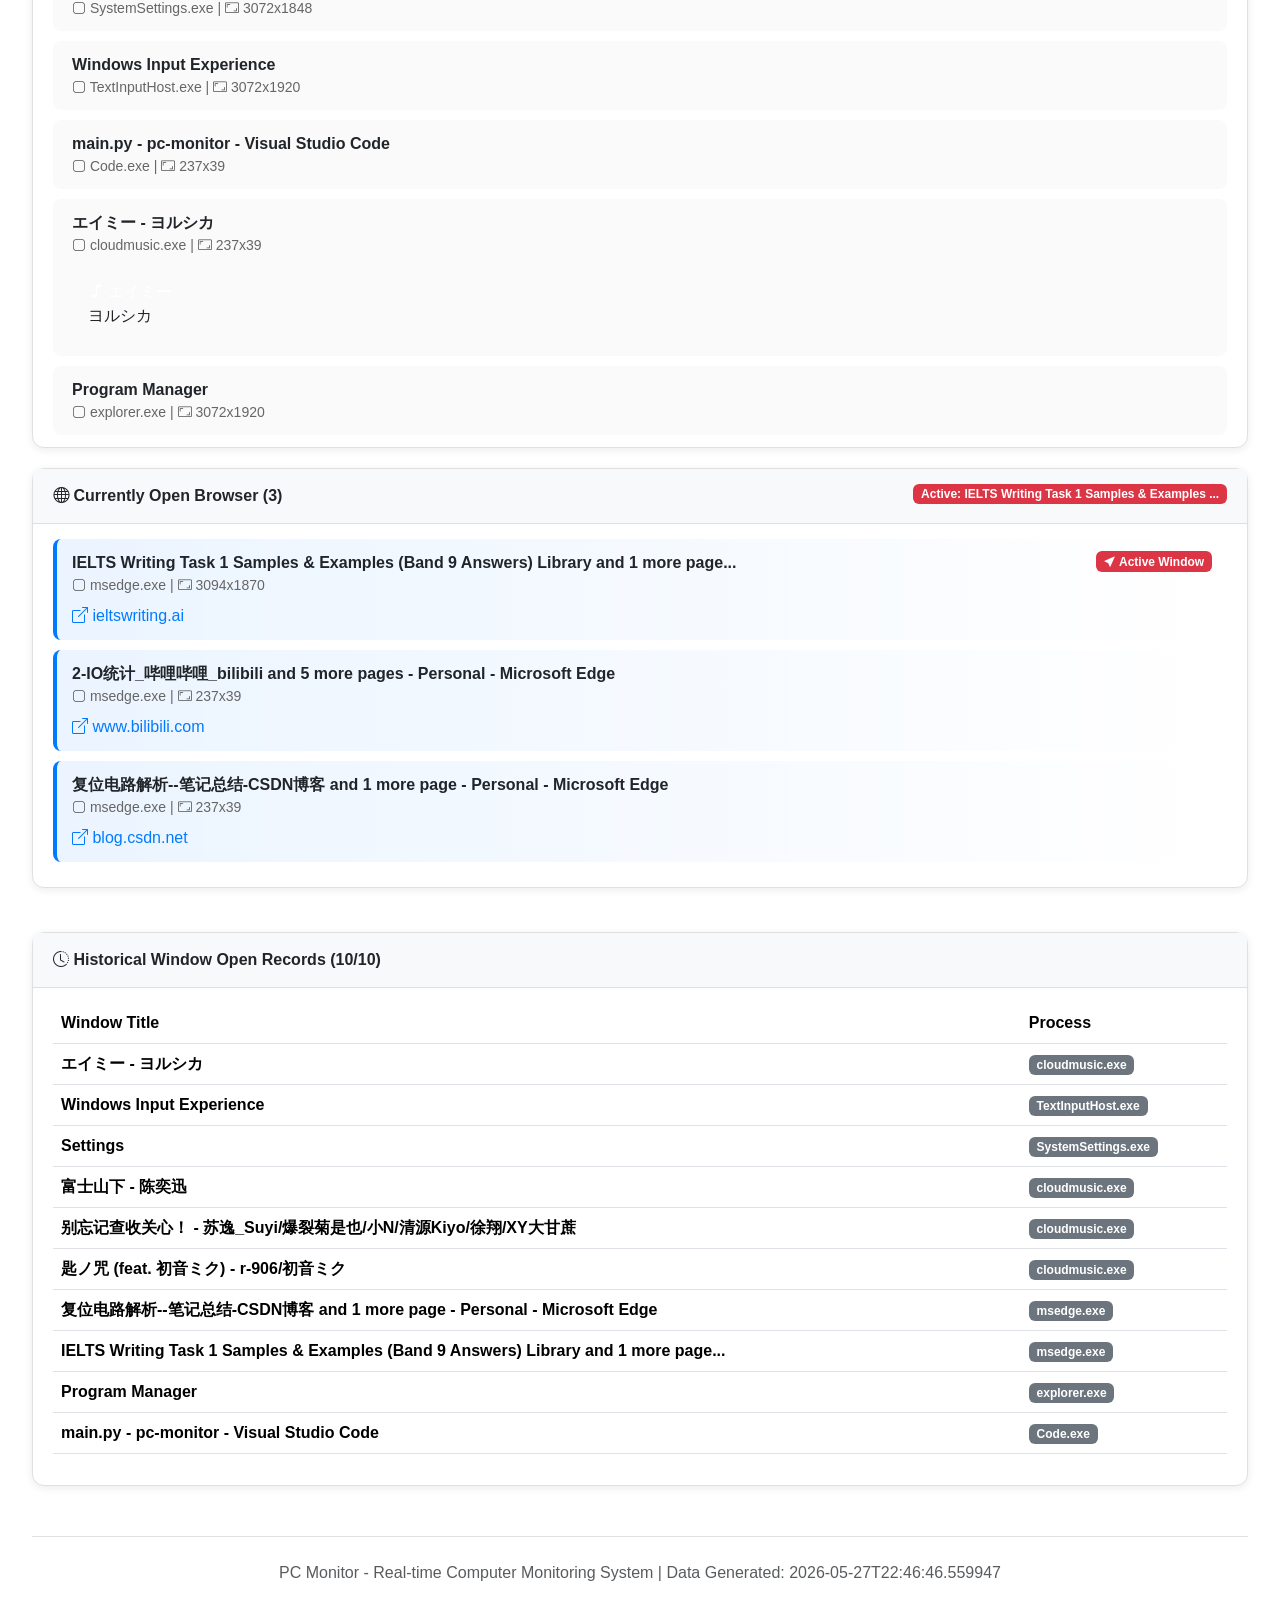
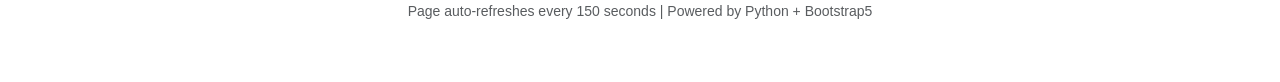
==== commit ae4de424: "Auto update: 2026-05-27 22:49:19" ====
--- a/index.html
+++ b/index.html
@@ -427,7 +427,7 @@
                             <span id="statusText" class="fs-5 status-text"></span>
                         </div>
                         <div class="text-muted-custom mb-2">
-                            <strong>Last Updated:</strong> <span id="lastUpdatedDisplay" class="last-updated-display">2026-05-27 22:43:58</span>
+                            <strong>Last Updated:</strong> <span id="lastUpdatedDisplay" class="last-updated-display">2026-05-27 22:46:46</span>
                         </div>
                         <div class="text-muted-custom">
                             <strong>Current Time:</strong> <span id="currentTimeDisplay" class="current-time-display"></span>
@@ -469,11 +469,11 @@
                             </div>
                             <div class="col">
                                 <div class="stats-card h-100">
-                                    <div class="stats-number">16.22 / 31.47 GB</div>
+                                    <div class="stats-number">16.18 / 31.47 GB</div>
                                     <div class="stats-label"><i class="bi bi-database"></i> Memory</div>
                                     <div class="text-muted-custom small mt-2">
-                                        Sent: 957.65 B<br>
-                                        Received: 1.96 KB
+                                        Sent: 960.47 B<br>
+                                        Received: 1.97 KB
                                     </div>
                                 </div>
                             </div>
@@ -498,17 +498,27 @@
             <div class="col-12">
                 <div class="card">
                     <div class="card-header">
-                        <i class="bi bi-cpu"></i> CPU Core Details (2 cores)
+                        <i class="bi bi-cpu"></i> CPU Core Details (3 cores)
                     </div>
                     <div class="card-body">
                         <div class="row">
                             
                             <div class="col-md-2 col-sm-3 mb-3">
                                 <div class="text-center">
-                                    <div class="font-weight-bold">Core 13</div>
-                                    <div class="text-primary font-size-lg">21.9%</div>
+                                    <div class="font-weight-bold">Core 10</div>
+                                    <div class="text-primary font-size-lg">35.3%</div>
                                     <div class="progress-bar-custom mt-1">
-                                        <div class="progress-fill progress-cpu" data-width="21.9%"></div>
+                                        <div class="progress-fill progress-cpu" data-width="35.3%"></div>
+                                    </div>
+                                </div>
+                            </div>
+                            
+                            <div class="col-md-2 col-sm-3 mb-3">
+                                <div class="text-center">
+                                    <div class="font-weight-bold">Core 12</div>
+                                    <div class="text-primary font-size-lg">37.5%</div>
+                                    <div class="progress-bar-custom mt-1">
+                                        <div class="progress-fill progress-cpu" data-width="37.5%"></div>
                                     </div>
                                 </div>
                             </div>
@@ -516,9 +526,9 @@
                             <div class="col-md-2 col-sm-3 mb-3">
                                 <div class="text-center">
                                     <div class="font-weight-bold">Core 14</div>
-                                    <div class="text-primary font-size-lg">67.6%</div>
+                                    <div class="text-primary font-size-lg">3.0%</div>
                                     <div class="progress-bar-custom mt-1">
-                                        <div class="progress-fill progress-cpu" data-width="67.6%"></div>
+                                        <div class="progress-fill progress-cpu" data-width="3.0%"></div>
                                     </div>
                                 </div>
                             </div>
@@ -539,7 +549,7 @@
             <div class="d-flex gap-4 align-items-start justify-content-start" style="width: 100%; margin: 0; padding: 0;">
                 
                 <div style="flex: 1; min-width: 300px; margin: 0; padding: 0;">
-                    <a href="https://music.163.com/#/song?id=65766" target="_blank" rel="noopener noreferrer" style="text-decoration: none;">
+                    <a href="https://music.163.com/#/song?id=1387098938" target="_blank" rel="noopener noreferrer" style="text-decoration: none;">
                         <div class="card music-card" style="cursor: pointer; border-radius: 14px; overflow: hidden; border: none; box-shadow: 0 6px 20px rgba(255, 71, 87, 0.15); transition: transform 0.3s ease, box-shadow 0.3s ease; margin: 0;" onmouseover="this.style.transform='translateY(-4px)'; this.style.boxShadow='0 10px 30px rgba(255, 71, 87, 0.25)';" onmouseout="this.style.transform='translateY(0)'; this.style.boxShadow='0 6px 20px rgba(255, 71, 87, 0.15)';">
                             <!-- 头部 -->
                             <div class="card-header music-card-header" data-bg-color="#ffffff" style="margin: 0;">
@@ -560,22 +570,22 @@
                                     <div class="col-auto" style="padding: 10;">
                                         
                                         <div id="music-cover-1" class="music-cover music-spin" style="width: 64px; height: 64px; border-radius: 12px; overflow: hidden; box-shadow: 0 4px 12px rgba(0,0,0,0.15);">
-                                            <img src="https://p2.music.126.net/oSMs7RzJFx0TgWCqRC8XjA==/109951171844247587.jpg" alt="Music Cover" class="w-100 h-100" style="object-fit: cover;">
+                                            <img src="https://p2.music.126.net/oH-hPC-coG6spFpbaA4xjw==/109951164327687331.jpg" alt="Music Cover" class="w-100 h-100" style="object-fit: cover;">
                                         </div>
                                         
                                     </div>
                                     <!-- 信息 -->
                                     <div class="col" style="padding-left: 12px;">
                                         <h5 class="font-weight-bold mb-1" style="line-height: 1.3; font-size: 0.9rem; margin: 0;">
-                                            富士山下
+                                            エイミー
                                         </h5>
                                         <p class="text-muted mb-0" style="font-size: 0.75rem; margin: 0;">
-                                            <i class="bi bi-person-fill" style="font-size: 10px;"></i> 陈奕迅
+                                            <i class="bi bi-person-fill" style="font-size: 10px;"></i> ヨルシカ
                                         </p>
                                         
                                         <div id="music-playback-time-container-1" class="music-playback-time-container" style="margin-top: 6px;">
                                             <span id="music-playback-time-1" class="music-playback-time" style="font-size: 0.85rem; opacity: 0.7;">
-                                                00:00 / 04:18
+                                                00:00 / 03:32
                                             </span>
                                             <!-- 新增进度条（数学计算进度） -->
                                             <div class="progress-bar-custom mt-1" style="height: 4px;">
@@ -686,11 +696,11 @@
                 <div class="card">
                     <div class="card-header">
                         <i class="bi bi-camera"></i> Current Active Window Screenshot
-                        <span class="badge bg-primary float-end">screenshot_20260527_224357.png</span>
+                        <span class="badge bg-primary float-end">screenshot_20260527_224644.png</span>
                     </div>
                     <div class="card-body">
                         <div class="screenshot-container">
-                            <img src="https://hk.gh-proxy.org/https://github.com/llmic/pc-monitor/blob/master/screenshots/screenshot_20260527_224357.png?raw=true" alt="Active Window Screenshot" class="img-fluid lazy-load-image" data-src="https://hk.gh-proxy.org/https://github.com/llmic/pc-monitor/blob/master/screenshots/screenshot_20260527_224357.png?raw=true">
+                            <img src="https://hk.gh-proxy.org/https://github.com/llmic/pc-monitor/blob/master/screenshots/screenshot_20260527_224644.png?raw=true" alt="Active Window Screenshot" class="img-fluid lazy-load-image" data-src="https://hk.gh-proxy.org/https://github.com/llmic/pc-monitor/blob/master/screenshots/screenshot_20260527_224644.png?raw=true">
                         </div>
                     </div>
                 </div>
@@ -753,7 +763,7 @@
                         <div class="window-item window-normal">
                             <div class="d-flex justify-content-between align-items-start">
                                 <div class="flex-grow-1">
-                                    <strong>富士山下 - 陈奕迅</strong>
+                                    <strong>エイミー - ヨルシカ</strong>
                                     <div class="text-muted-custom small">
                                         <i class="bi bi-app"></i> cloudmusic.exe |
                                         <i class="bi bi-aspect-ratio"></i> 237x39
@@ -761,9 +771,9 @@
                                     
                                     <div class="mt-2 bg-gradient-to-r from-red-500 to-purple-500 p-3 rounded-lg">
                                         <div class="text-white font-bold">
-                                            <i class="bi bi-music-note"></i> 富士山下
+                                            <i class="bi bi-music-note"></i> エイミー
                                         </div>
-                                        <div class="text-white-80 text-sm">陈奕迅</div>
+                                        <div class="text-white-80 text-sm">ヨルシカ</div>
                                     </div>
                                     
                                 </div>
@@ -896,6 +906,33 @@
                                     
                                     <tr>
                                         <td>
+                                            <strong>エイミー - ヨルシカ</strong>
+                                        </td>
+                                        <td>
+                                            <span class="badge bg-secondary">cloudmusic.exe</span>
+                                        </td>
+                                    </tr>
+                                    
+                                    <tr>
+                                        <td>
+                                            <strong>Windows Input Experience</strong>
+                                        </td>
+                                        <td>
+                                            <span class="badge bg-secondary">TextInputHost.exe</span>
+                                        </td>
+                                    </tr>
+                                    
+                                    <tr>
+                                        <td>
+                                            <strong>Settings</strong>
+                                        </td>
+                                        <td>
+                                            <span class="badge bg-secondary">SystemSettings.exe</span>
+                                        </td>
+                                    </tr>
+                                    
+                                    <tr>
+                                        <td>
                                             <strong>富士山下 - 陈奕迅</strong>
                                         </td>
                                         <td>
@@ -957,33 +994,6 @@
                                         </td>
                                     </tr>
                                     
-                                    <tr>
-                                        <td>
-                                            <strong>2-IO统计_哔哩哔哩_bilibili and 5 more pages - Personal - Microsoft​ Edge</strong>
-                                        </td>
-                                        <td>
-                                            <span class="badge bg-secondary">msedge.exe</span>
-                                        </td>
-                                    </tr>
-                                    
-                                    <tr>
-                                        <td>
-                                            <strong>原色 - 三Z-STUDIO/HOYO-MiX/于梓贝</strong>
-                                        </td>
-                                        <td>
-                                            <span class="badge bg-secondary">cloudmusic.exe</span>
-                                        </td>
-                                    </tr>
-                                    
-                                    <tr>
-                                        <td>
-                                            <strong>Windows Input Experience</strong>
-                                        </td>
-                                        <td>
-                                            <span class="badge bg-secondary">TextInputHost.exe</span>
-                                        </td>
-                                    </tr>
-                                    
                                 </tbody>
                             </table>
                         </div>
@@ -993,7 +1003,7 @@
         </div>
 
         <footer class="text-center text-muted py-4">
-            <p>PC Monitor - Real-time Computer Monitoring System | Data Generated: 2026-05-27T22:43:58.694222</p>
+            <p>PC Monitor - Real-time Computer Monitoring System | Data Generated: 2026-05-27T22:46:46.559947</p>
             <p class="small">Page auto-refreshes every 150 seconds | Powered by Python + Bootstrap5</p>
         </footer>
     </div>
@@ -1003,21 +1013,21 @@
     <script>
         // 全局数据变量（由后端生成）
         window.PCMONITOR_DATA = {
-            timestamp: '2026-05-27T22:43:58.694222',
+            timestamp: '2026-05-27T22:46:46.559947',
             startTime: '2026-05-27T21:53:58.385910',
             bilibiliCoverCache: {"BV1Tj421f7ng": "screenshots\\BV1Tj421f7ng.jpg"},
             hasMusic: true,
-            metricsHistory: [{"cpu": 3.644444444444444, "memory": 53.2}, {"cpu": 2.3277777777777775, "memory": 54.0}, {"cpu": 6.066666666666666, "memory": 52.7}, {"cpu": 6.055555555555555, "memory": 52.7}, {"cpu": 4.972222222222222, "memory": 51.5}],
+            metricsHistory: [{"cpu": 2.3277777777777775, "memory": 54.0}, {"cpu": 6.066666666666666, "memory": 52.7}, {"cpu": 6.055555555555555, "memory": 52.7}, {"cpu": 4.972222222222222, "memory": 51.5}, {"cpu": 4.211111111111111, "memory": 51.4}],
             cpuPercent: 4,
             memoryPercent: 51,
             musicData: {
                 currentSeconds: 0,
-                totalSeconds: 258.902,
+                totalSeconds: 212.908,
                 songEnded: false,
-                parsedLyrics: [{"text": "\u4f5c\u8bcd : \u6797\u5915", "time": 0.0, "translation": null}, {"text": "\u4f5c\u66f2 : Christopher Chak", "time": 0.675, "translation": null}, {"text": "\u7f16\u66f2 : \u9648\u73c0/C. Y. Kong", "time": 1.35, "translation": null}, {"text": "\u5236\u4f5c\u4eba : \u6881\u8363\u9a8f", "time": 2.025, "translation": null}, {"text": "\u62e6\u8def\u96e8\u504f\u4f3c\u96ea\u82b1 \u996e\u6ce3\u7684\u4f60\u51bb\u5417", "time": 21.961, "translation": null}, {"text": "\u8fd9\u98ce\u891b\u6211\u7ed9\u4f60\u78e8\u5230\u6709\u895f\u82b1", "time": 26.464, "translation": null}, {"text": "\u8fde\u8c03\u4e86\u804c\u4e5f\u4e0d\u6015 \u600e\u4e48\u59cb\u7ec8\u7275\u6302", "time": 31.023, "translation": null}, {"text": "\u82e6\u5fc3\u9009\u4e2d\u4eca\u5929\u60f3\u8f66\u4f60\u56de\u5bb6", "time": 35.618, "translation": null}, {"text": "\u539f\u8c05\u6211\u4e0d\u518d\u9001\u82b1 \u4f24\u53e3\u5e94\u8981\u7ed3\u75a4", "time": 40.181, "translation": null}, {"text": "\u82b1\u74e3\u94fa\u6ee1\u5fc3\u91cc\u575f\u573a\u624d\u5bb3\u6015", "time": 44.739, "translation": null}, {"text": "\u5982\u82e5\u4f60\u975e\u6211\u4e0d\u5ac1 \u5f7c\u6b64\u7ec8\u5fc5\u706b\u5316", "time": 49.337, "translation": null}, {"text": "\u4e00\u751f\u4e00\u4e16\u7b49\u4e00\u5929\u9700\u8981\u4ee3\u4ef7", "time": 53.878, "translation": null}, {"text": "\u8c01\u90fd\u53ea\u5f97\u90a3\u53cc\u624b\u9760\u62e5\u62b1\u4ea6\u96be\u4efb\u4f60\u62e5\u6709", "time": 58.438, "translation": null}, {"text": "\u8981\u62e5\u6709\u5fc5\u5148\u61c2\u5931\u53bb\u600e\u63a5\u53d7", "time": 63.612, "translation": null}, {"text": "\u66fe\u6cbf\u7740\u96ea\u8def\u6d6a\u6e38 \u4e3a\u4f55\u4e3a\u597d\u4e8b\u6cea\u6d41", "time": 68.177, "translation": null}, {"text": "\u8c01\u80fd\u51ed\u7231\u610f\u8981\u5bcc\u58eb\u5c71\u79c1\u6709", "time": 72.733, "translation": null}, {"text": "\u4f55\u4e0d\u628a\u60b2\u54c0\u611f\u89c9\u5047\u8bbe\u662f\u6765\u81ea\u4f60\u865a\u6784", "time": 77.292, "translation": null}, {"text": "\u8bd5\u7ba1\u91cc\u627e\u4e0d\u5230\u5b83\u67d3\u6c61\u773c\u7738", "time": 81.912, "translation": null}, {"text": "\u524d\u5c18\u786c\u5316\u50cf\u77f3\u5934 \u968f\u7f18\u5730\u629b\u4e0b\u4fbf\u9003\u8d70", "time": 86.405, "translation": null}, {"text": "\u6211\u7edd\u4e0d\u7f55\u6709 \u5f80\u8857\u91cc\u7ed5\u8fc7\u4e00\u5468", "time": 94.143, "translation": null}, {"text": "\u6211\u4fbf\u5316\u4e4c\u6709", "time": 98.559, "translation": null}, {"text": "\u60c5\u4eba\u8282\u4e0d\u8981\u8bf4\u7a7f \u53ea\u6562\u629a\u4f60\u53d1\u7aef", "time": 102.64, "translation": null}, {"text": "\u8fd9\u79cd\u59ff\u6001\u53ef\u4f1a\u4ee4\u4f60\u66f4\u5fc3\u9178", "time": 107.193, "translation": null}, {"text": "\u7559\u5728\u6c7d\u8f66\u91cc\u53d6\u6696 \u5e94\u8be5\u600e\u4e48\u89c4\u529d", "time": 111.795, "translation": null}, {"text": "\u600e\u4e48\u53ef\u4ee5\u5c06\u624b\u8155\u5fcd\u75db\u5212\u635f", "time": 116.376, "translation": null}, {"text": "\u4eba\u6d3b\u5230\u51e0\u5c81\u7b97\u77ed \u5931\u604b\u53ea\u6709\u66f4\u77ed", "time": 120.953, "translation": null}, {"text": "\u5f52\u5bb6\u9700\u8981\u51e0\u91cc\u8def\u8c01\u80fd\u9884\u7b97", "time": 125.501, "translation": null}, {"text": "\u5fd8\u6389\u6211\u8ddf\u4f60\u6069\u6028 \u6a31\u82b1\u5f00\u4e86\u51e0\u8f6c", "time": 130.088, "translation": null}, {"text": "\u4e1c\u4eac\u4e4b\u65c5\u4e00\u65e9\u6bd4\u4e00\u4e16\u9065\u8fdc", "time": 134.697, "translation": null}, {"text": "\u8c01\u90fd\u53ea\u5f97\u90a3\u53cc\u624b\u9760\u62e5\u62b1\u4ea6\u96be\u4efb\u4f60\u62e5\u6709", "time": 139.226, "translation": null}, {"text": "\u8981\u62e5\u6709\u5fc5\u5148\u61c2\u5931\u53bb\u600e\u63a5\u53d7", "time": 144.393, "translation": null}, {"text": "\u66fe\u6cbf\u7740\u96ea\u8def\u6d6a\u6e38 \u4e3a\u4f55\u4e3a\u597d\u4e8b\u6cea\u6d41", "time": 148.941, "translation": null}, {"text": "\u8c01\u80fd\u51ed\u7231\u610f\u8981\u5bcc\u58eb\u5c71\u79c1\u6709", "time": 153.512, "translation": null}, {"text": "\u4f55\u4e0d\u628a\u60b2\u54c0\u611f\u89c9\u5047\u8bbe\u662f\u6765\u81ea\u4f60\u865a\u6784", "time": 158.087, "translation": null}, {"text": "\u8bd5\u7ba1\u91cc\u627e\u4e0d\u5230\u5b83\u67d3\u6c61\u773c\u7738", "time": 162.681, "translation": null}, {"text": "\u524d\u5c18\u786c\u5316\u50cf\u77f3\u5934 \u968f\u7f18\u5730\u629b\u4e0b\u4fbf\u9003\u8d70", "time": 167.21, "translation": null}, {"text": "\u6211\u7edd\u4e0d\u7f55\u6709 \u5f80\u8857\u91cc\u7ed5\u8fc7\u4e00\u5468", "time": 174.214, "translation": null}, {"text": "\u6211\u4fbf\u5316\u4e4c\u6709", "time": 179.066, "translation": null}, {"text": "\u8c01\u90fd\u53ea\u5f97\u90a3\u53cc\u624b\u9760\u62e5\u62b1\u4ea6\u96be\u4efb\u4f60\u62e5\u6709", "time": 183.313, "translation": null}, {"text": "\u8981\u62e5\u6709\u5fc5\u5148\u61c2\u5931\u53bb\u600e\u63a5\u53d7", "time": 188.689, "translation": null}, {"text": "\u66fe\u6cbf\u7740\u96ea\u8def\u6d6a\u6e38 \u4e3a\u4f55\u4e3a\u597d\u4e8b\u6cea\u6d41", "time": 193.391, "translation": null}, {"text": "\u8c01\u80fd\u51ed\u7231\u610f\u8981\u5bcc\u58eb\u5c71\u79c1\u6709", "time": 198.156, "translation": null}, {"text": "\u4f55\u4e0d\u628a\u60b2\u54c0\u611f\u89c9\u5047\u8bbe\u662f\u6765\u81ea\u4f60\u865a\u6784", "time": 202.849, "translation": null}, {"text": "\u8bd5\u7ba1\u91cc\u627e\u4e0d\u5230\u5b83\u67d3\u6c61\u773c\u7738", "time": 207.562, "translation": null}, {"text": "\u524d\u5c18\u786c\u5316\u50cf\u77f3\u5934 \u968f\u7f18\u5730\u629b\u4e0b\u4fbf\u9003\u8d70", "time": 212.248, "translation": null}, {"text": "\u6211\u7edd\u4e0d\u7f55\u6709 \u5f80\u8857\u91cc\u7ed5\u8fc7\u4e00\u5468", "time": 221.286, "translation": null}, {"text": "\u6211\u4fbf\u5316\u4e4c\u6709", "time": 226.586, "translation": null}, {"text": "\u4f60\u8fd8\u5acc\u4e0d\u591f \u6211\u628a\u8fd9\u9648\u5e74\u98ce\u891b \u9001\u8d60\u4f60\u89e3\u5492", "time": 232.009, "translation": null}, {"text": "Produced by \u6881\u8363\u9a8f", "time": 242.699, "translation": null}, {"text": "Production Coordination: Stanley Leung", "time": 243.699, "translation": null}, {"text": "Keyboards \u0026 Programming: \u9648\u73c0 / C.Y.Kong (\u6c5f\u5fd7\u4ec1)", "time": 244.699, "translation": null}, {"text": "Drums: Davy Chan (\u9648\u5321\u8363)", "time": 245.699, "translation": null}, {"text": "Bass: \u7ec6\u5a01", "time": 246.699, "translation": null}, {"text": "Guitar: Joey Tang (\u9093\u5efa\u660e)", "time": 247.699, "translation": null}, {"text": "Percussion: Davy Chan \u0026 Kevin (Hardpack)", "time": 248.699, "translation": null}, {"text": "Strings Arranged \u0026 Conducted by \u9648\u73c0", "time": 249.699, "translation": null}, {"text": "Recorded at aroom studio \u0026 seewisehk,", "time": 250.699, "translation": null}, {"text": "Engineered by Davy Chan, Rob Porter \u0026 C.Y.Kong", "time": 251.699, "translation": null}, {"text": "Vocals Recorded at Avon Studios,", "time": 252.699, "translation": null}, {"text": "Engineered by Anthony Leung", "time": 253.699, "translation": null}, {"text": "Mixed by Simon Li at nOiz", "time": 254.699, "translation": null}, {"text": "OP: Forward Music Publishing Co Ltd / Universal Music Publishing Ltd", "time": 255.699, "translation": null}, {"text": "SP: Fujipacific Music (S.E. Asia) Ltd", "time": 256.699, "translation": null}],
-                rawLyrics: "[00:00.000] \u4f5c\u8bcd : \u6797\u5915\n[00:00.675] \u4f5c\u66f2 : Christopher Chak\n[00:01.350] \u7f16\u66f2 : \u9648\u73c0/C. Y. Kong\n[00:02.025] \u5236\u4f5c\u4eba : \u6881\u8363\u9a8f\n[00:02.700]\n[00:21.961]\u62e6\u8def\u96e8\u504f\u4f3c\u96ea\u82b1 \u996e\u6ce3\u7684\u4f60\u51bb\u5417\n[00:26.464]\u8fd9\u98ce\u891b\u6211\u7ed9\u4f60\u78e8\u5230\u6709\u895f\u82b1\n[00:31.023]\u8fde\u8c03\u4e86\u804c\u4e5f\u4e0d\u6015 \u600e\u4e48\u59cb\u7ec8\u7275\u6302\n[00:35.618]\u82e6\u5fc3\u9009\u4e2d\u4eca\u5929\u60f3\u8f66\u4f60\u56de\u5bb6\n[00:40.181]\u539f\u8c05\u6211\u4e0d\u518d\u9001\u82b1 \u4f24\u53e3\u5e94\u8981\u7ed3\u75a4\n[00:44.739]\u82b1\u74e3\u94fa\u6ee1\u5fc3\u91cc\u575f\u573a\u624d\u5bb3\u6015\n[00:49.337]\u5982\u82e5\u4f60\u975e\u6211\u4e0d\u5ac1 \u5f7c\u6b64\u7ec8\u5fc5\u706b\u5316\n[00:53.878]\u4e00\u751f\u4e00\u4e16\u7b49\u4e00\u5929\u9700\u8981\u4ee3\u4ef7\n[00:58.438]\u8c01\u90fd\u53ea\u5f97\u90a3\u53cc\u624b\u9760\u62e5\u62b1\u4ea6\u96be\u4efb\u4f60\u62e5\u6709\n[01:03.612]\u8981\u62e5\u6709\u5fc5\u5148\u61c2\u5931\u53bb\u600e\u63a5\u53d7\n[01:08.177]\u66fe\u6cbf\u7740\u96ea\u8def\u6d6a\u6e38 \u4e3a\u4f55\u4e3a\u597d\u4e8b\u6cea\u6d41\n[01:12.733]\u8c01\u80fd\u51ed\u7231\u610f\u8981\u5bcc\u58eb\u5c71\u79c1\u6709\n[01:17.292]\u4f55\u4e0d\u628a\u60b2\u54c0\u611f\u89c9\u5047\u8bbe\u662f\u6765\u81ea\u4f60\u865a\u6784\n[01:21.912]\u8bd5\u7ba1\u91cc\u627e\u4e0d\u5230\u5b83\u67d3\u6c61\u773c\u7738\n[01:26.405]\u524d\u5c18\u786c\u5316\u50cf\u77f3\u5934 \u968f\u7f18\u5730\u629b\u4e0b\u4fbf\u9003\u8d70\n[01:34.143]\u6211\u7edd\u4e0d\u7f55\u6709 \u5f80\u8857\u91cc\u7ed5\u8fc7\u4e00\u5468\n[01:38.559]\u6211\u4fbf\u5316\u4e4c\u6709\n[01:42.640]\u60c5\u4eba\u8282\u4e0d\u8981\u8bf4\u7a7f \u53ea\u6562\u629a\u4f60\u53d1\u7aef\n[01:47.193]\u8fd9\u79cd\u59ff\u6001\u53ef\u4f1a\u4ee4\u4f60\u66f4\u5fc3\u9178\n[01:51.795]\u7559\u5728\u6c7d\u8f66\u91cc\u53d6\u6696 \u5e94\u8be5\u600e\u4e48\u89c4\u529d\n[01:56.376]\u600e\u4e48\u53ef\u4ee5\u5c06\u624b\u8155\u5fcd\u75db\u5212\u635f\n[02:00.953]\u4eba\u6d3b\u5230\u51e0\u5c81\u7b97\u77ed \u5931\u604b\u53ea\u6709\u66f4\u77ed\n[02:05.501]\u5f52\u5bb6\u9700\u8981\u51e0\u91cc\u8def\u8c01\u80fd\u9884\u7b97\n[02:10.088]\u5fd8\u6389\u6211\u8ddf\u4f60\u6069\u6028 \u6a31\u82b1\u5f00\u4e86\u51e0\u8f6c\n[02:14.697]\u4e1c\u4eac\u4e4b\u65c5\u4e00\u65e9\u6bd4\u4e00\u4e16\u9065\u8fdc\n[02:19.226]\u8c01\u90fd\u53ea\u5f97\u90a3\u53cc\u624b\u9760\u62e5\u62b1\u4ea6\u96be\u4efb\u4f60\u62e5\u6709\n[02:24.393]\u8981\u62e5\u6709\u5fc5\u5148\u61c2\u5931\u53bb\u600e\u63a5\u53d7\n[02:28.941]\u66fe\u6cbf\u7740\u96ea\u8def\u6d6a\u6e38 \u4e3a\u4f55\u4e3a\u597d\u4e8b\u6cea\u6d41\n[02:33.512]\u8c01\u80fd\u51ed\u7231\u610f\u8981\u5bcc\u58eb\u5c71\u79c1\u6709\n[02:38.087]\u4f55\u4e0d\u628a\u60b2\u54c0\u611f\u89c9\u5047\u8bbe\u662f\u6765\u81ea\u4f60\u865a\u6784\n[02:42.681]\u8bd5\u7ba1\u91cc\u627e\u4e0d\u5230\u5b83\u67d3\u6c61\u773c\u7738\n[02:47.210]\u524d\u5c18\u786c\u5316\u50cf\u77f3\u5934 \u968f\u7f18\u5730\u629b\u4e0b\u4fbf\u9003\u8d70\n[02:54.214]\u6211\u7edd\u4e0d\u7f55\u6709 \u5f80\u8857\u91cc\u7ed5\u8fc7\u4e00\u5468\n[02:59.066]\u6211\u4fbf\u5316\u4e4c\u6709\n[03:03.313]\u8c01\u90fd\u53ea\u5f97\u90a3\u53cc\u624b\u9760\u62e5\u62b1\u4ea6\u96be\u4efb\u4f60\u62e5\u6709\n[03:08.689]\u8981\u62e5\u6709\u5fc5\u5148\u61c2\u5931\u53bb\u600e\u63a5\u53d7\n[03:13.391]\u66fe\u6cbf\u7740\u96ea\u8def\u6d6a\u6e38 \u4e3a\u4f55\u4e3a\u597d\u4e8b\u6cea\u6d41\n[03:18.156]\u8c01\u80fd\u51ed\u7231\u610f\u8981\u5bcc\u58eb\u5c71\u79c1\u6709\n[03:22.849]\u4f55\u4e0d\u628a\u60b2\u54c0\u611f\u89c9\u5047\u8bbe\u662f\u6765\u81ea\u4f60\u865a\u6784\n[03:27.562]\u8bd5\u7ba1\u91cc\u627e\u4e0d\u5230\u5b83\u67d3\u6c61\u773c\u7738\n[03:32.248]\u524d\u5c18\u786c\u5316\u50cf\u77f3\u5934 \u968f\u7f18\u5730\u629b\u4e0b\u4fbf\u9003\u8d70\n[03:41.286]\u6211\u7edd\u4e0d\u7f55\u6709 \u5f80\u8857\u91cc\u7ed5\u8fc7\u4e00\u5468\n[03:46.586]\u6211\u4fbf\u5316\u4e4c\u6709\n[03:52.009]\u4f60\u8fd8\u5acc\u4e0d\u591f \u6211\u628a\u8fd9\u9648\u5e74\u98ce\u891b \u9001\u8d60\u4f60\u89e3\u5492\n[04:01.002]\n[04:02.699]Produced by \u6881\u8363\u9a8f\n[04:03.699]Production Coordination: Stanley Leung\n[04:04.699]Keyboards \u0026 Programming: \u9648\u73c0 / C.Y.Kong (\u6c5f\u5fd7\u4ec1)\n[04:05.699]Drums: Davy Chan (\u9648\u5321\u8363)\n[04:06.699]Bass: \u7ec6\u5a01\n[04:07.699]Guitar: Joey Tang (\u9093\u5efa\u660e)\n[04:08.699]Percussion: Davy Chan \u0026 Kevin (Hardpack)\n[04:09.699]Strings Arranged \u0026 Conducted by \u9648\u73c0\n[04:10.699]Recorded at aroom studio \u0026 seewisehk,\n[04:11.699]Engineered by Davy Chan, Rob Porter \u0026 C.Y.Kong\n[04:12.699]Vocals Recorded at Avon Studios,\n[04:13.699]Engineered by Anthony Leung\n[04:14.699]Mixed by Simon Li at nOiz\n[04:15.699]OP: Forward Music Publishing Co Ltd / Universal Music Publishing Ltd\n[04:16.699]SP: Fujipacific Music (S.E. Asia) Ltd",
-                songName: "\u5bcc\u58eb\u5c71\u4e0b",
-                artistName: "\u9648\u5955\u8fc5"
+                parsedLyrics: [{"text": "\u4f5c\u8bcd : n-buna", "time": 0.0, "translation": null}, {"text": "\u4f5c\u66f2 : n-buna", "time": 0.0, "translation": null}, {"text": "\u53e3\u306b\u51fa\u3057\u3066\u3082\u3046\u4e00\u56de", "time": 0.071, "translation": "\u8bf4\u51fa\u53e3\u518d\u4e00\u6b21"}, {"text": "\u30ae\u30bf\u30fc\u3092\u9cf4\u3089\u3057\u3066\u4e8c\u62cd", "time": 3.051, "translation": "\u5f39\u54cd\u5409\u4ed6\u4e8c\u62cd"}, {"text": "\u6b4c\u8a5e\u3092\u66f8\u3044\u3066\u3082\u3046\u4e09\u7bc0", "time": 8.055, "translation": "\u4e66\u5199\u6b4c\u8bcd\u4e09\u8282"}, {"text": "\u56db\u5ea6\u76ee\u306e\u590f\u304c\u6765\u308b", "time": 11.062, "translation": "\u590f\u5c06\u6765\u4e34\u56db\u5ea6"}, {"text": "\u8aa4\u89e3\u3070\u3063\u304b\u3055\u3001\u624b\u9045\u308c\u307f\u305f\u3044\u306a\u8a71\u304c\u4e00\u3064", "time": 16.014, "translation": "\u90fd\u662f\u8bef\u4f1a \u4e3a\u65f6\u5df2\u665a\u822c\u7684\u8bdd\u8bed\u4e00\u53e5"}, {"text": "\u982d\u306e\u516d\u7573\u9593\u3001\u541b\u3068\u66ae\u3089\u3059\u50d5\u304c\u3044\u308b", "time": 23.079, "translation": "\u5e7b\u60f3\u7684\u516d\u69bb\u69bb\u7c73\u623f\u95f4\u5185 \u4e0e\u4f60\u540c\u5c45\u7684\u6211"}, {"text": "\u5fd8\u308c\u305f\u3044\u3053\u3068\u3001\u308f\u304b\u3089\u306a\u3044\u3053\u3068\u3082\u50d5\u3089\u306e\u3082\u306e\u3060", "time": 30.081, "translation": "\u60f3\u5fd8\u5374\u7684\u4e8b\u4e0e\u65e0\u6cd5\u7406\u89e3\u7684\u4e8b \u90fd\u662f\u6211\u4eec\u7684\u6240\u6709\u7269"}, {"text": "\u9577\u3044\u591c\u306e\u7d42\u308f\u308a\u3092\u4fe1\u3058\u306a\u304c\u3089", "time": 40.031, "translation": "\u4ecd\u4fe1\u957f\u591c\u7ec8\u7834\u6653"}, {"text": "\u3055\u3041\u4eba\u751f\u5168\u90e8\u304c\u99ac\u9e7f\u307f\u305f\u3044\u306a\u306e\u306b", "time": 47.083, "translation": "\u6765\u5427 \u4eba\u751f\u7684\u5168\u90e8\u660e\u660e\u611a\u8822\u81f3\u6781"}, {"text": "\u6d41\u308c\u308b\u767d\u3044\u96f2\u3067\u3082\u3046", "time": 53.006, "translation": "\u7528\u6d41\u52a8\u7684\u767d\u4e91\u518d\u6b21"}, {"text": "\u60f3\u50cf\u529b\u304c\u541b\u3092\u306a\u305e\u3063\u3066\u3044\u308b", "time": 56.012, "translation": "\u4ee5\u60f3\u8c61\u529b\u63cf\u6479\u7740\u4f60"}, {"text": "\u3042\u306e\u590f\u306b\u305a\u3063\u3068\u541b\u304c\u3044\u308b", "time": 60.031, "translation": "\u90a3\u4e2a\u590f\u65e5\u7684\u4f60\u59cb\u7ec8\u5b58\u5728"}, {"text": "\u751f\u304d\u6025\u3044\u3067\u6570\u5341\u5e74", "time": 81.003, "translation": "\u5306\u5fd9\u7684\u6d3b\u4e86\u6570\u5341\u5e74"}, {"text": "\u8a31\u305b\u306a\u3044\u3053\u3068\u3070\u304b\u308a", "time": 84.051, "translation": "\u90fd\u662f\u4e9b\u4e0d\u88ab\u539f\u8c05\u7684\u4e8b\u60c5"}, {"text": "\u6b4c\u8a5e\u306b\u66f8\u3044\u305f\u4eba\u751f\u89b3\u3059\u3089", "time": 89.018, "translation": "\u8fde\u540c\u6b4c\u8bcd\u4e2d\u4e66\u5199\u7684\u4eba\u751f\u89c2"}, {"text": "\u305f\u3060\u306e\u6587\u5b57\u306b\u306a\u308b", "time": 92.094, "translation": "\u4e5f\u4ec5\u6b64\u5316\u4f5c\u4e86\u6587\u5b57\u800c\u5df2"}, {"text": "\u8a00\u8449\u3060\u3063\u3066\u6d88\u8017\u54c1", "time": 96.061, "translation": "\u8bdd\u8bed\u4e5f\u662f\u6d88\u8017\u54c1"}, {"text": "\u601d\u3044\u51fa\u306f\u5e95\u304c\u3042\u308b", "time": 99.097, "translation": "\u56de\u5fc6\u4e5f\u5b58\u5728\u9650\u5ea6"}, {"text": "\u4f55\u304b\u306b\u5f85\u3061\u60da\u3051\u3001\u767e\u65e5\u7d05\u306e\u82b1\u304c\u54b2\u304f", "time": 104.039, "translation": "\u7a7a\u5f85\u7740\u4ec0\u4e48 \u767e\u65e5\u7ea2\u7684\u82b1\u7efd\u653e"}, {"text": "\u3053\u306e\u307e\u307e\u3001\u307b\u3089", "time": 111.042, "translation": "\u5c31\u8fd9\u6837 \u770b\u554a"}, {"text": "\u3053\u306e\u307e\u307e\u3001\u4f55\u51e6\u304b\u9060\u304f\u306e\u56fd\u3067\u6d45\u3044\u590f\u306e\u9699\u9593\u3092\u5f77\u5fa8\u3044\u306a\u304c\u3089", "time": 115.022, "translation": "\u5c31\u8fd9\u6837 \u5728\u67d0\u4e2a\u9065\u8fdc\u56fd\u5ea6\u7684\u6d45\u590f\u7f1d\u9699\u4e2d\u5f77\u5fa8"}, {"text": "\u3055\u3041\u4eba\u751f\u5168\u90e8\u3067\u541b\u3092\u66f8\u3044\u305f\u306e\u306b\u3001\u5fd8\u308c\u306c\u53e3\u7656\u306e\u3088\u3046", "time": 128.063, "translation": "\u6765\u5427 \u4eba\u751f\u7684\u5168\u90e8\u660e\u660e\u90fd\u4e66\u5199\u7684\u662f\u4f60 \u50cf\u662f\u96be\u4ee5\u5fd8\u5374\u7684\u53e3\u5934\u7985\u822c"}, {"text": "\u60f3\u50cf\u529b\u304c\u7d19\u3092\u306a\u305e\u3063\u3066\u3044\u308b", "time": 136.097, "translation": "\u60f3\u8c61\u529b\u63cf\u6479\u7740\u7eb8\u5f20"}, {"text": "\u6307\u5148\u306b\u305a\u3063\u3068\u541b\u304c\u3044\u308b", "time": 141.012, "translation": "\u4f60\u4e00\u76f4\u5b58\u5728\u4e8e\u6307\u5c16"}, {"text": "\u3082\u3046\u3044\u3044\u3088", "time": 159.013, "translation": "\u5df2\u7ecf\u8db3\u591f\u4e86"}, {"text": "\u3055\u3041\u3082\u3046\u3044\u3044\u304b\u3044\u3001\u3053\u306e\u6b4c\u3067\u6700\u5f8c\u3060\u304b\u3089", "time": 162.089, "translation": "\u6765\u5427 \u5df2\u7ecf\u53ef\u4ee5\u4e86\u5417 \u8fd9\u9996\u6b4c\u5c31\u662f\u6700\u540e\u4e86"}, {"text": "\u4f55\u3082\u8a00\u308f\u306a\u3044\u307e\u307e\u3067\u3082", "time": 168.017, "translation": "\u5373\u4f7f\u4f60\u4f9d\u65e7\u6c89\u9ed8\u4e0d\u8bed"}, {"text": "\u4eba\u751f\u306a\u3093\u3066\u7d42\u308f\u308b\u3082\u306e\u306a\u306e\u3055", "time": 171.045, "translation": "\u6240\u8c13\u4eba\u751f\u7ec8\u6709\u7ed3\u675f"}, {"text": "\u3044\u3044\u304b\u3089\u6b4c\u3048\u3001\u3082\u3046", "time": 175.078, "translation": "\u522b\u60f3\u90a3\u4e48\u591a\u4e86 \u653e\u58f0\u6b4c\u5531\u5427"}, {"text": "\u3055\u3041\u4eba\u751f\u5168\u90e8\u304c\u99ac\u9e7f\u307f\u305f\u3044\u306a\u306e\u306b", "time": 178.051, "translation": "\u6765\u5427 \u4eba\u751f\u7684\u5168\u90e8\u660e\u660e\u611a\u8822\u81f3\u6781"}, {"text": "\u6d41\u308c\u308b\u767d\u3044\u96f2\u3067\u3082\u3046", "time": 183.042, "translation": "\u7528\u6d41\u52a8\u7684\u767d\u4e91\u518d\u6b21"}, {"text": "\u60f3\u50cf\u529b\u304c\u50d5\u3092\u306a\u305e\u3063\u3066\u3044\u308b", "time": 186.072, "translation": "\u4ee5\u60f3\u8c61\u529b\u63cf\u6479\u7740\u6211"}, {"text": "\u3042\u306e\u590f\u306b\u305a\u3063\u3068\u541b\u304c\u3044\u308b", "time": 190.098, "translation": "\u90a3\u4e2a\u590f\u65e5\u7684\u4f60\u59cb\u7ec8\u5b58\u5728"}],
+                rawLyrics: "[00:00.00] \u4f5c\u8bcd : n-buna\n[00:00.00] \u4f5c\u66f2 : n-buna\n[00:00.00]\n[00:00.71]\u53e3\u306b\u51fa\u3057\u3066\u3082\u3046\u4e00\u56de\n[00:03.51]\u30ae\u30bf\u30fc\u3092\u9cf4\u3089\u3057\u3066\u4e8c\u62cd\n[00:08.55]\u6b4c\u8a5e\u3092\u66f8\u3044\u3066\u3082\u3046\u4e09\u7bc0\n[00:11.62]\u56db\u5ea6\u76ee\u306e\u590f\u304c\u6765\u308b\n[00:16.14]\u8aa4\u89e3\u3070\u3063\u304b\u3055\u3001\u624b\u9045\u308c\u307f\u305f\u3044\u306a\u8a71\u304c\u4e00\u3064\n[00:23.79]\u982d\u306e\u516d\u7573\u9593\u3001\u541b\u3068\u66ae\u3089\u3059\u50d5\u304c\u3044\u308b\n[00:30.81]\u5fd8\u308c\u305f\u3044\u3053\u3068\u3001\u308f\u304b\u3089\u306a\u3044\u3053\u3068\u3082\u50d5\u3089\u306e\u3082\u306e\u3060\n[00:40.31]\u9577\u3044\u591c\u306e\u7d42\u308f\u308a\u3092\u4fe1\u3058\u306a\u304c\u3089\n[00:47.83]\u3055\u3041\u4eba\u751f\u5168\u90e8\u304c\u99ac\u9e7f\u307f\u305f\u3044\u306a\u306e\u306b\n[00:53.06]\u6d41\u308c\u308b\u767d\u3044\u96f2\u3067\u3082\u3046\n[00:56.12]\u60f3\u50cf\u529b\u304c\u541b\u3092\u306a\u305e\u3063\u3066\u3044\u308b\n[01:00.31]\u3042\u306e\u590f\u306b\u305a\u3063\u3068\u541b\u304c\u3044\u308b\n[01:21.03]\u751f\u304d\u6025\u3044\u3067\u6570\u5341\u5e74\n[01:24.51]\u8a31\u305b\u306a\u3044\u3053\u3068\u3070\u304b\u308a\n[01:29.18]\u6b4c\u8a5e\u306b\u66f8\u3044\u305f\u4eba\u751f\u89b3\u3059\u3089\n[01:32.94]\u305f\u3060\u306e\u6587\u5b57\u306b\u306a\u308b\n[01:36.61]\u8a00\u8449\u3060\u3063\u3066\u6d88\u8017\u54c1\n[01:39.97]\u601d\u3044\u51fa\u306f\u5e95\u304c\u3042\u308b\n[01:44.39]\u4f55\u304b\u306b\u5f85\u3061\u60da\u3051\u3001\u767e\u65e5\u7d05\u306e\u82b1\u304c\u54b2\u304f\n[01:51.42]\u3053\u306e\u307e\u307e\u3001\u307b\u3089\n[01:55.22]\u3053\u306e\u307e\u307e\u3001\u4f55\u51e6\u304b\u9060\u304f\u306e\u56fd\u3067\u6d45\u3044\u590f\u306e\u9699\u9593\u3092\u5f77\u5fa8\u3044\u306a\u304c\u3089\n[02:08.63]\u3055\u3041\u4eba\u751f\u5168\u90e8\u3067\u541b\u3092\u66f8\u3044\u305f\u306e\u306b\u3001\u5fd8\u308c\u306c\u53e3\u7656\u306e\u3088\u3046\n[02:16.97]\u60f3\u50cf\u529b\u304c\u7d19\u3092\u306a\u305e\u3063\u3066\u3044\u308b\n[02:21.12]\u6307\u5148\u306b\u305a\u3063\u3068\u541b\u304c\u3044\u308b\n[02:39.13]\u3082\u3046\u3044\u3044\u3088\n[02:42.89]\u3055\u3041\u3082\u3046\u3044\u3044\u304b\u3044\u3001\u3053\u306e\u6b4c\u3067\u6700\u5f8c\u3060\u304b\u3089\n[02:48.17]\u4f55\u3082\u8a00\u308f\u306a\u3044\u307e\u307e\u3067\u3082\n[02:51.45]\u4eba\u751f\u306a\u3093\u3066\u7d42\u308f\u308b\u3082\u306e\u306a\u306e\u3055\n[02:55.78]\u3044\u3044\u304b\u3089\u6b4c\u3048\u3001\u3082\u3046\n[02:58.51]\u3055\u3041\u4eba\u751f\u5168\u90e8\u304c\u99ac\u9e7f\u307f\u305f\u3044\u306a\u306e\u306b\n[03:03.42]\u6d41\u308c\u308b\u767d\u3044\u96f2\u3067\u3082\u3046\n[03:06.72]\u60f3\u50cf\u529b\u304c\u50d5\u3092\u306a\u305e\u3063\u3066\u3044\u308b\n[03:10.98]\u3042\u306e\u590f\u306b\u305a\u3063\u3068\u541b\u304c\u3044\u308b",
+                songName: "\u30a8\u30a4\u30df\u30fc",
+                artistName: "\u30e8\u30eb\u30b7\u30ab"
             },
             maxUsage: 64
         };
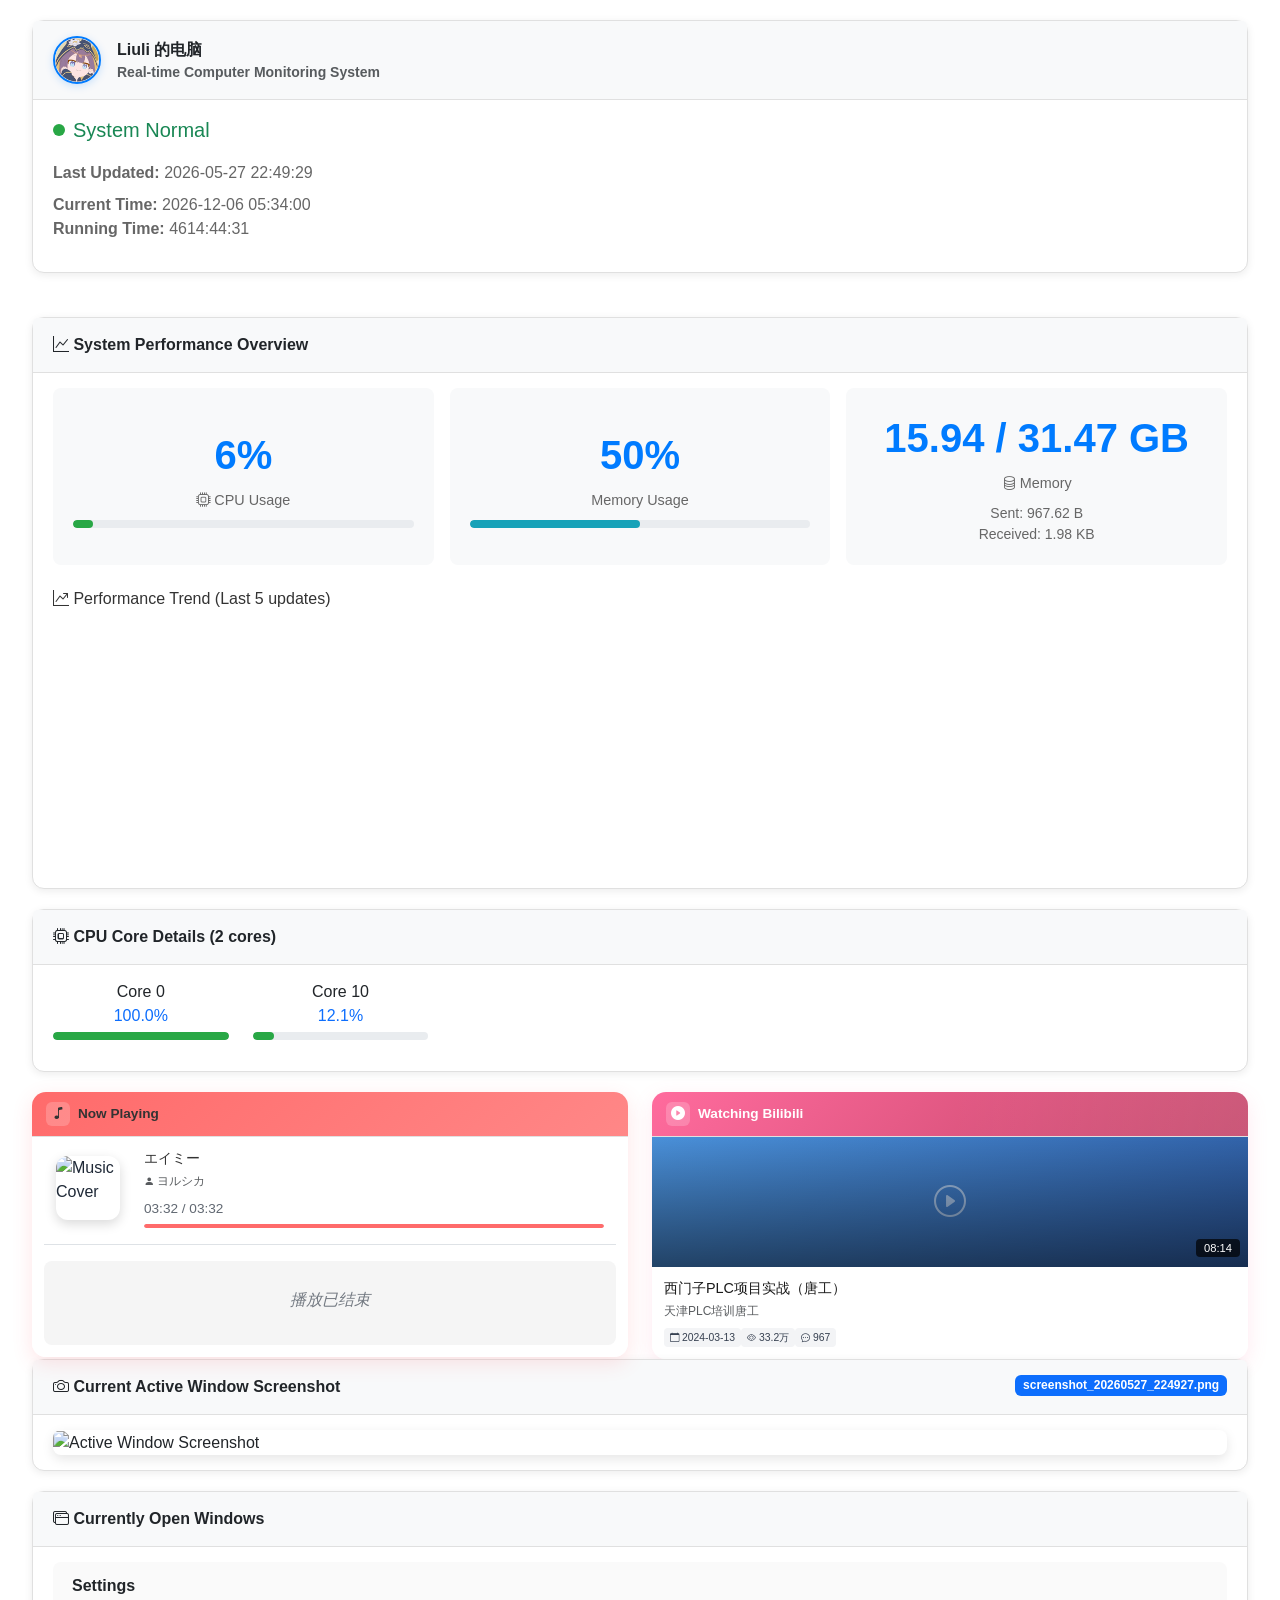
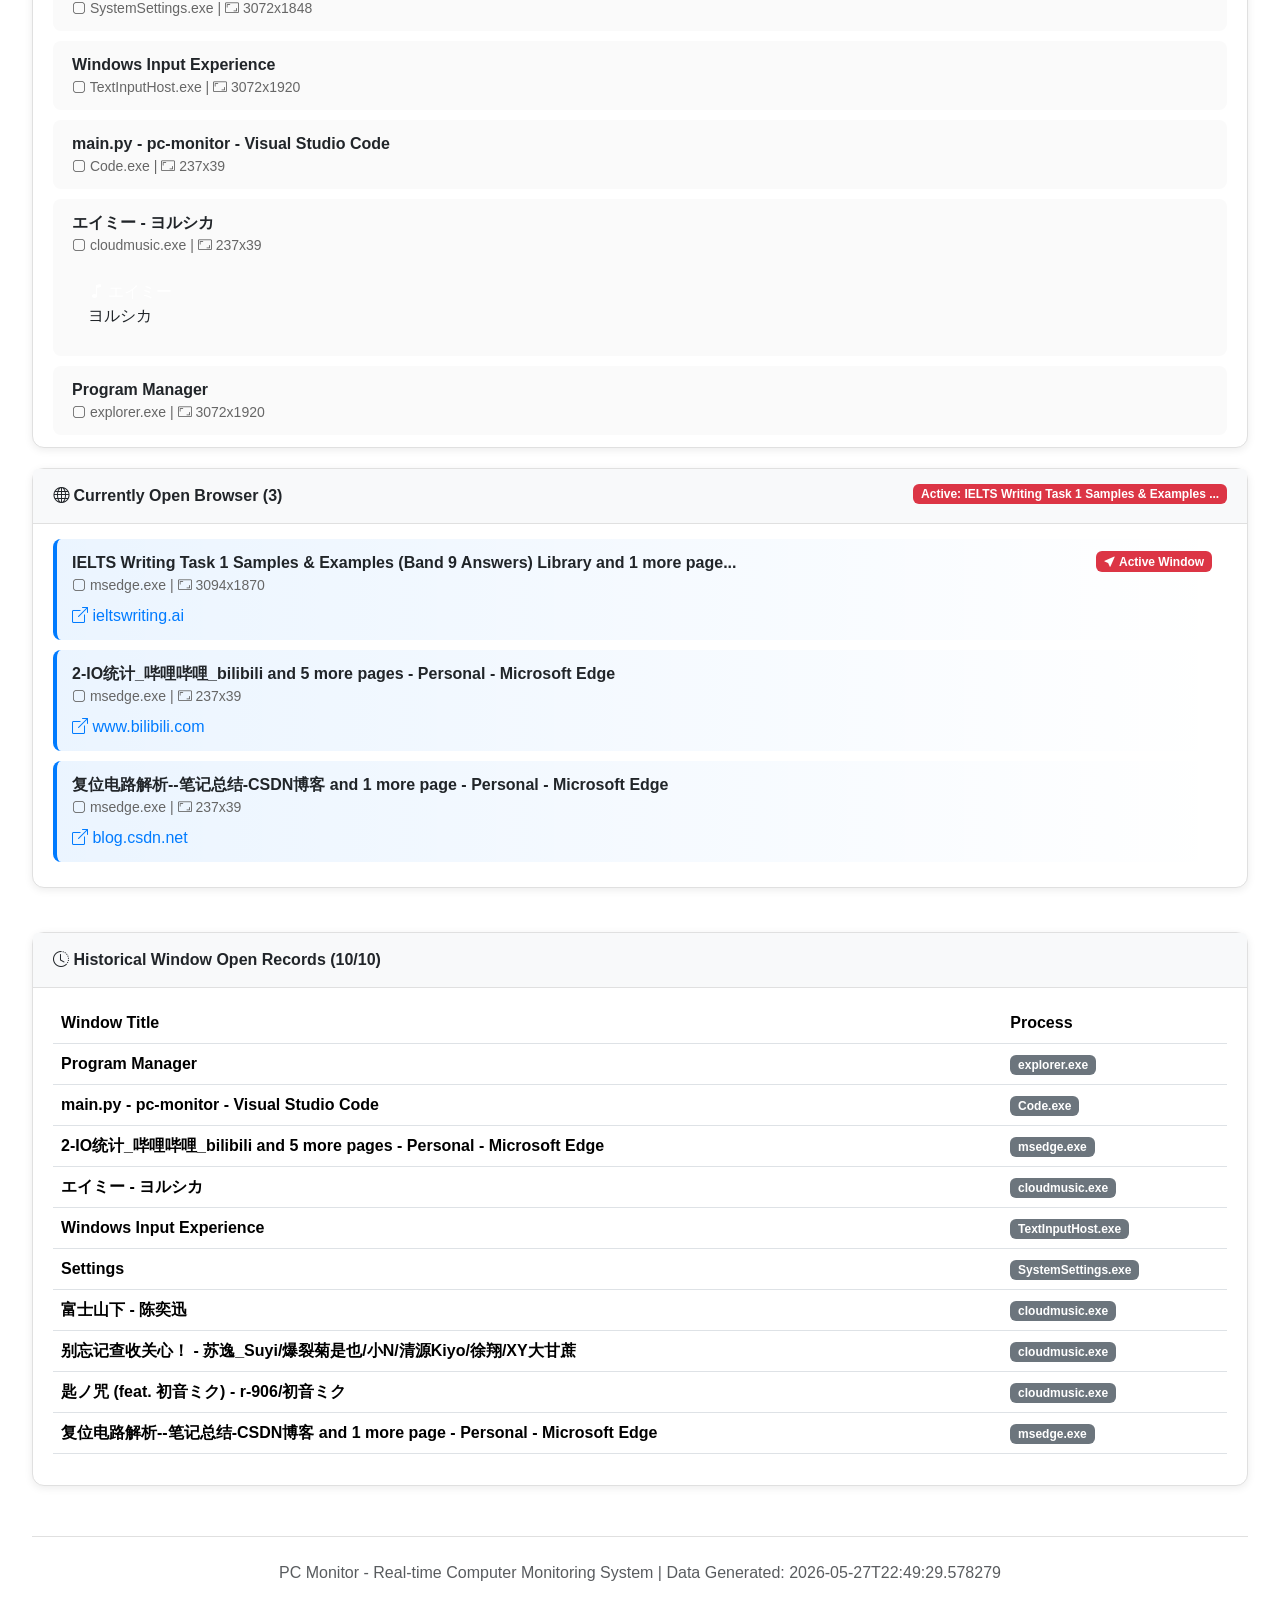
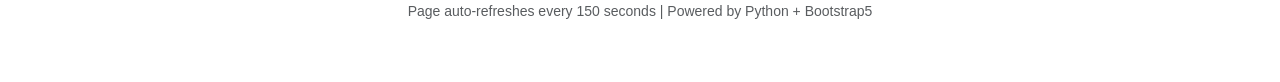
==== commit 663a2786: "Auto update: 2026-05-27 22:52:10" ====
--- a/index.html
+++ b/index.html
@@ -427,7 +427,7 @@
                             <span id="statusText" class="fs-5 status-text"></span>
                         </div>
                         <div class="text-muted-custom mb-2">
-                            <strong>Last Updated:</strong> <span id="lastUpdatedDisplay" class="last-updated-display">2026-05-27 22:46:46</span>
+                            <strong>Last Updated:</strong> <span id="lastUpdatedDisplay" class="last-updated-display">2026-05-27 22:49:29</span>
                         </div>
                         <div class="text-muted-custom">
                             <strong>Current Time:</strong> <span id="currentTimeDisplay" class="current-time-display"></span>
@@ -451,29 +451,29 @@
                         <div class="row g-3">
                             <div class="col">
                                 <div class="stats-card h-100">
-                                    <div class="stats-number">4%</div>
+                                    <div class="stats-number">6%</div>
                                     <div class="stats-label"><i class="bi bi-cpu"></i> CPU Usage</div>
                                     <div class="progress-bar-custom mt-2">
-                                        <div class="progress-fill progress-cpu" data-width="4%"></div>
+                                        <div class="progress-fill progress-cpu" data-width="6%"></div>
                                     </div>
                                 </div>
                             </div>
                             <div class="col">
                                 <div class="stats-card h-100">
-                                    <div class="stats-number">51%</div>
+                                    <div class="stats-number">50%</div>
                                     <div class="stats-label"><i class="bi bi-memory-stick"></i> Memory Usage</div>
                                     <div class="progress-bar-custom mt-2">
-                                        <div class="progress-fill progress-memory" data-width="51%"></div>
+                                        <div class="progress-fill progress-memory" data-width="50%"></div>
                                     </div>
                                 </div>
                             </div>
                             <div class="col">
                                 <div class="stats-card h-100">
-                                    <div class="stats-number">16.18 / 31.47 GB</div>
+                                    <div class="stats-number">15.94 / 31.47 GB</div>
                                     <div class="stats-label"><i class="bi bi-database"></i> Memory</div>
                                     <div class="text-muted-custom small mt-2">
-                                        Sent: 960.47 B<br>
-                                        Received: 1.97 KB
+                                        Sent: 967.62 B<br>
+                                        Received: 1.98 KB
                                     </div>
                                 </div>
                             </div>
@@ -498,37 +498,27 @@
             <div class="col-12">
                 <div class="card">
                     <div class="card-header">
-                        <i class="bi bi-cpu"></i> CPU Core Details (3 cores)
+                        <i class="bi bi-cpu"></i> CPU Core Details (2 cores)
                     </div>
                     <div class="card-body">
                         <div class="row">
                             
                             <div class="col-md-2 col-sm-3 mb-3">
                                 <div class="text-center">
-                                    <div class="font-weight-bold">Core 10</div>
-                                    <div class="text-primary font-size-lg">35.3%</div>
+                                    <div class="font-weight-bold">Core 0</div>
+                                    <div class="text-primary font-size-lg">100.0%</div>
                                     <div class="progress-bar-custom mt-1">
-                                        <div class="progress-fill progress-cpu" data-width="35.3%"></div>
+                                        <div class="progress-fill progress-cpu" data-width="100.0%"></div>
                                     </div>
                                 </div>
                             </div>
                             
                             <div class="col-md-2 col-sm-3 mb-3">
                                 <div class="text-center">
-                                    <div class="font-weight-bold">Core 12</div>
-                                    <div class="text-primary font-size-lg">37.5%</div>
+                                    <div class="font-weight-bold">Core 10</div>
+                                    <div class="text-primary font-size-lg">12.1%</div>
                                     <div class="progress-bar-custom mt-1">
-                                        <div class="progress-fill progress-cpu" data-width="37.5%"></div>
-                                    </div>
-                                </div>
-                            </div>
-                            
-                            <div class="col-md-2 col-sm-3 mb-3">
-                                <div class="text-center">
-                                    <div class="font-weight-bold">Core 14</div>
-                                    <div class="text-primary font-size-lg">3.0%</div>
-                                    <div class="progress-bar-custom mt-1">
-                                        <div class="progress-fill progress-cpu" data-width="3.0%"></div>
+                                        <div class="progress-fill progress-cpu" data-width="12.1%"></div>
                                     </div>
                                 </div>
                             </div>
@@ -570,7 +560,7 @@
                                     <div class="col-auto" style="padding: 10;">
                                         
                                         <div id="music-cover-1" class="music-cover music-spin" style="width: 64px; height: 64px; border-radius: 12px; overflow: hidden; box-shadow: 0 4px 12px rgba(0,0,0,0.15);">
-                                            <img src="https://p2.music.126.net/oH-hPC-coG6spFpbaA4xjw==/109951164327687331.jpg" alt="Music Cover" class="w-100 h-100" style="object-fit: cover;">
+                                            <img src="https://p1.music.126.net/oH-hPC-coG6spFpbaA4xjw==/109951164327687331.jpg" alt="Music Cover" class="w-100 h-100" style="object-fit: cover;">
                                         </div>
                                         
                                     </div>
@@ -696,11 +686,11 @@
                 <div class="card">
                     <div class="card-header">
                         <i class="bi bi-camera"></i> Current Active Window Screenshot
-                        <span class="badge bg-primary float-end">screenshot_20260527_224644.png</span>
+                        <span class="badge bg-primary float-end">screenshot_20260527_224927.png</span>
                     </div>
                     <div class="card-body">
                         <div class="screenshot-container">
-                            <img src="https://hk.gh-proxy.org/https://github.com/llmic/pc-monitor/blob/master/screenshots/screenshot_20260527_224644.png?raw=true" alt="Active Window Screenshot" class="img-fluid lazy-load-image" data-src="https://hk.gh-proxy.org/https://github.com/llmic/pc-monitor/blob/master/screenshots/screenshot_20260527_224644.png?raw=true">
+                            <img src="https://hk.gh-proxy.org/https://github.com/llmic/pc-monitor/blob/master/screenshots/screenshot_20260527_224927.png?raw=true" alt="Active Window Screenshot" class="img-fluid lazy-load-image" data-src="https://hk.gh-proxy.org/https://github.com/llmic/pc-monitor/blob/master/screenshots/screenshot_20260527_224927.png?raw=true">
                         </div>
                     </div>
                 </div>
@@ -906,6 +896,33 @@
                                     
                                     <tr>
                                         <td>
+                                            <strong>Program Manager</strong>
+                                        </td>
+                                        <td>
+                                            <span class="badge bg-secondary">explorer.exe</span>
+                                        </td>
+                                    </tr>
+                                    
+                                    <tr>
+                                        <td>
+                                            <strong>main.py - pc-monitor - Visual Studio Code</strong>
+                                        </td>
+                                        <td>
+                                            <span class="badge bg-secondary">Code.exe</span>
+                                        </td>
+                                    </tr>
+                                    
+                                    <tr>
+                                        <td>
+                                            <strong>2-IO统计_哔哩哔哩_bilibili and 5 more pages - Personal - Microsoft​ Edge</strong>
+                                        </td>
+                                        <td>
+                                            <span class="badge bg-secondary">msedge.exe</span>
+                                        </td>
+                                    </tr>
+                                    
+                                    <tr>
+                                        <td>
                                             <strong>エイミー - ヨルシカ</strong>
                                         </td>
                                         <td>
@@ -967,33 +984,6 @@
                                         </td>
                                     </tr>
                                     
-                                    <tr>
-                                        <td>
-                                            <strong>IELTS Writing Task 1 Samples & Examples (Band 9 Answers) Library and 1 more page...</strong>
-                                        </td>
-                                        <td>
-                                            <span class="badge bg-secondary">msedge.exe</span>
-                                        </td>
-                                    </tr>
-                                    
-                                    <tr>
-                                        <td>
-                                            <strong>Program Manager</strong>
-                                        </td>
-                                        <td>
-                                            <span class="badge bg-secondary">explorer.exe</span>
-                                        </td>
-                                    </tr>
-                                    
-                                    <tr>
-                                        <td>
-                                            <strong>main.py - pc-monitor - Visual Studio Code</strong>
-                                        </td>
-                                        <td>
-                                            <span class="badge bg-secondary">Code.exe</span>
-                                        </td>
-                                    </tr>
-                                    
                                 </tbody>
                             </table>
                         </div>
@@ -1003,7 +993,7 @@
         </div>
 
         <footer class="text-center text-muted py-4">
-            <p>PC Monitor - Real-time Computer Monitoring System | Data Generated: 2026-05-27T22:46:46.559947</p>
+            <p>PC Monitor - Real-time Computer Monitoring System | Data Generated: 2026-05-27T22:49:29.578279</p>
             <p class="small">Page auto-refreshes every 150 seconds | Powered by Python + Bootstrap5</p>
         </footer>
     </div>
@@ -1013,13 +1003,13 @@
     <script>
         // 全局数据变量（由后端生成）
         window.PCMONITOR_DATA = {
-            timestamp: '2026-05-27T22:46:46.559947',
+            timestamp: '2026-05-27T22:49:29.578279',
             startTime: '2026-05-27T21:53:58.385910',
             bilibiliCoverCache: {"BV1Tj421f7ng": "screenshots\\BV1Tj421f7ng.jpg"},
             hasMusic: true,
-            metricsHistory: [{"cpu": 2.3277777777777775, "memory": 54.0}, {"cpu": 6.066666666666666, "memory": 52.7}, {"cpu": 6.055555555555555, "memory": 52.7}, {"cpu": 4.972222222222222, "memory": 51.5}, {"cpu": 4.211111111111111, "memory": 51.4}],
-            cpuPercent: 4,
-            memoryPercent: 51,
+            metricsHistory: [{"cpu": 6.066666666666666, "memory": 52.7}, {"cpu": 6.055555555555555, "memory": 52.7}, {"cpu": 4.972222222222222, "memory": 51.5}, {"cpu": 4.211111111111111, "memory": 51.4}, {"cpu": 6.227777777777778, "memory": 50.6}],
+            cpuPercent: 6,
+            memoryPercent: 50,
             musicData: {
                 currentSeconds: 0,
                 totalSeconds: 212.908,
@@ -1029,7 +1019,7 @@
                 songName: "\u30a8\u30a4\u30df\u30fc",
                 artistName: "\u30e8\u30eb\u30b7\u30ab"
             },
-            maxUsage: 64
+            maxUsage: 62
         };
     </script>
     <script>
